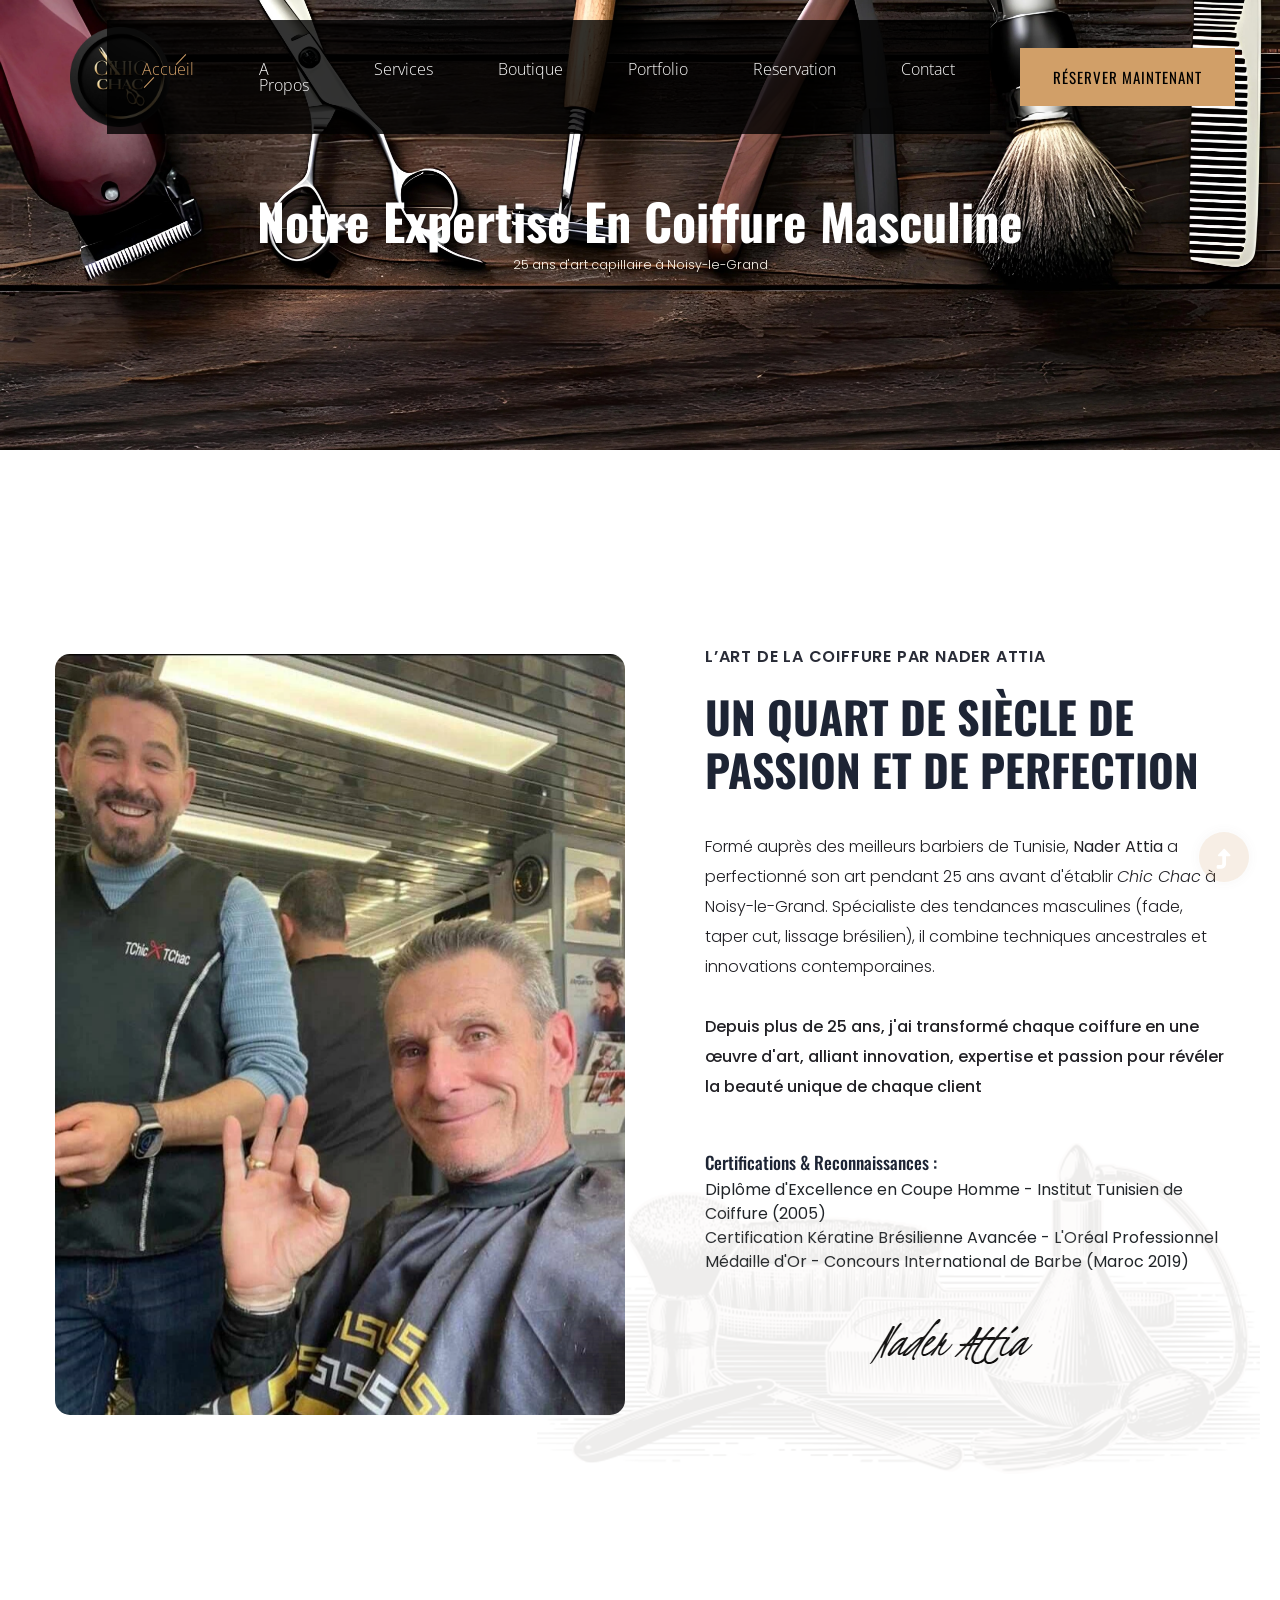
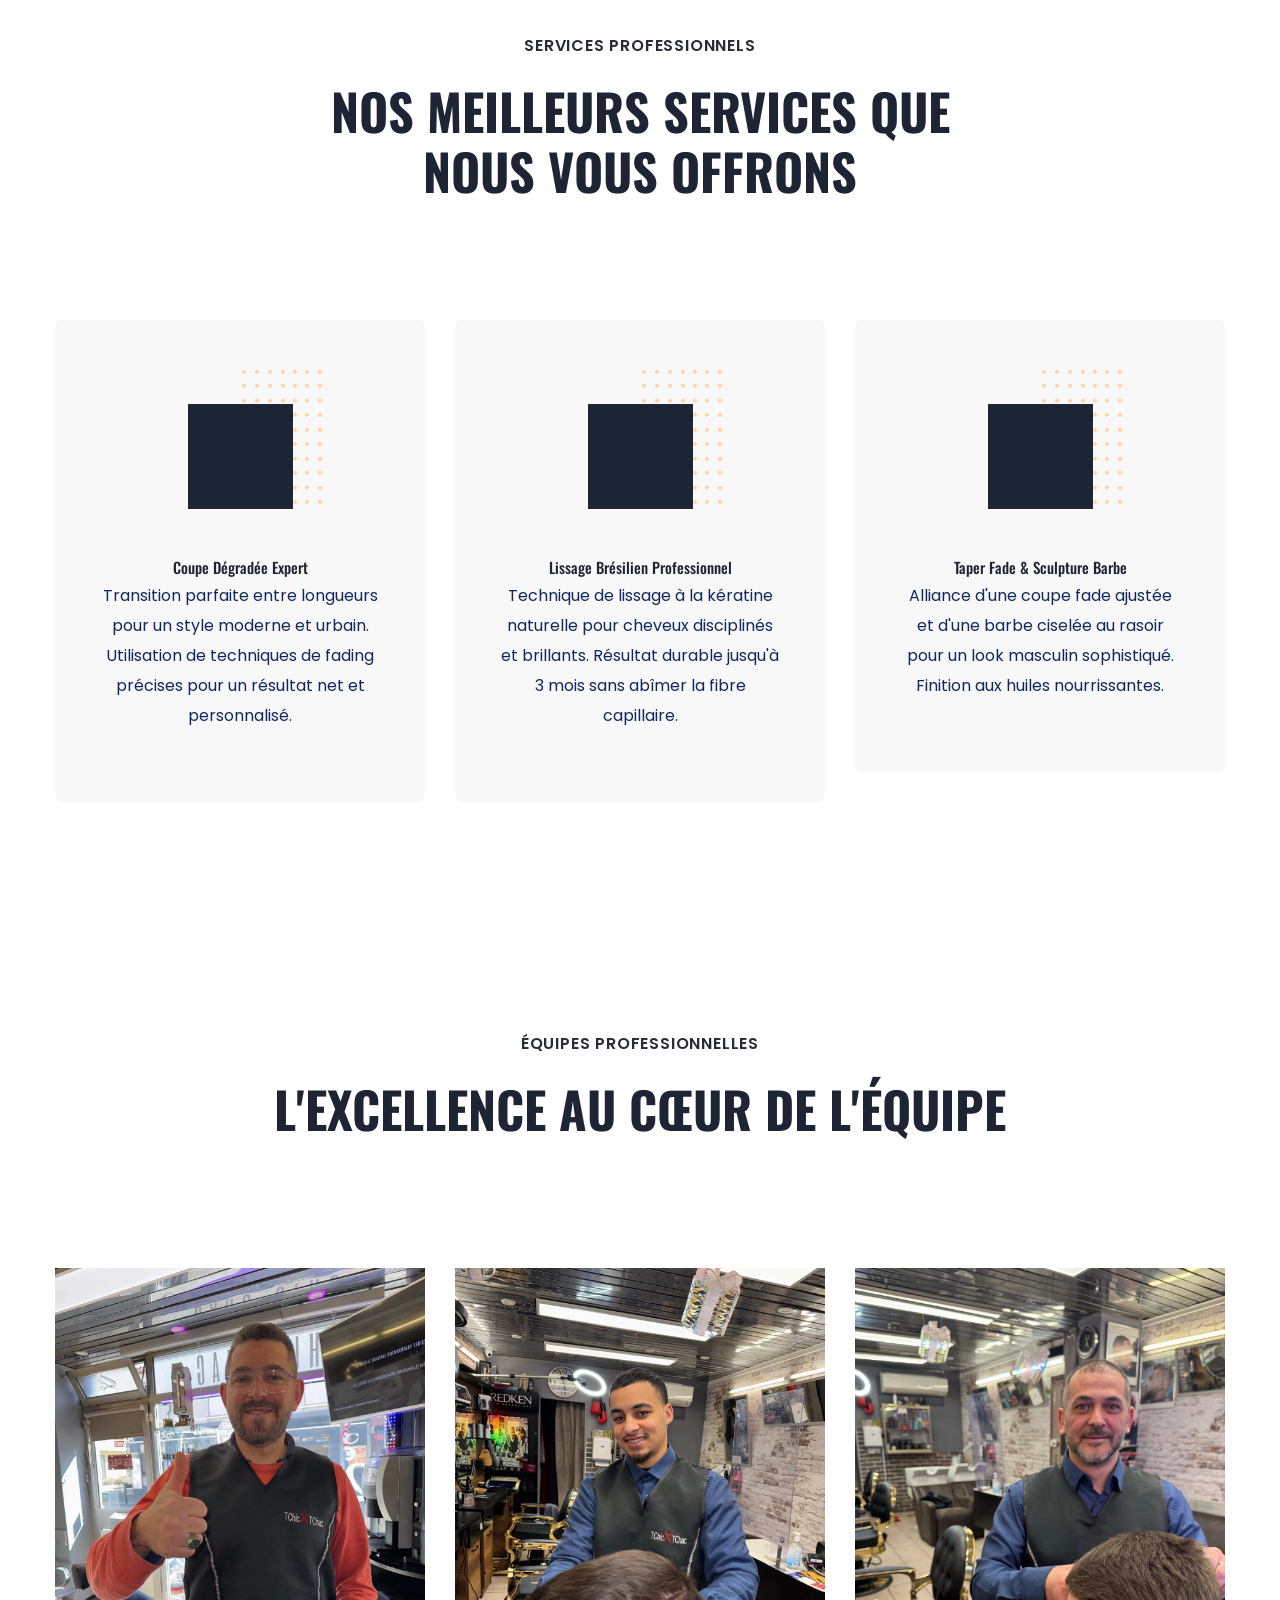
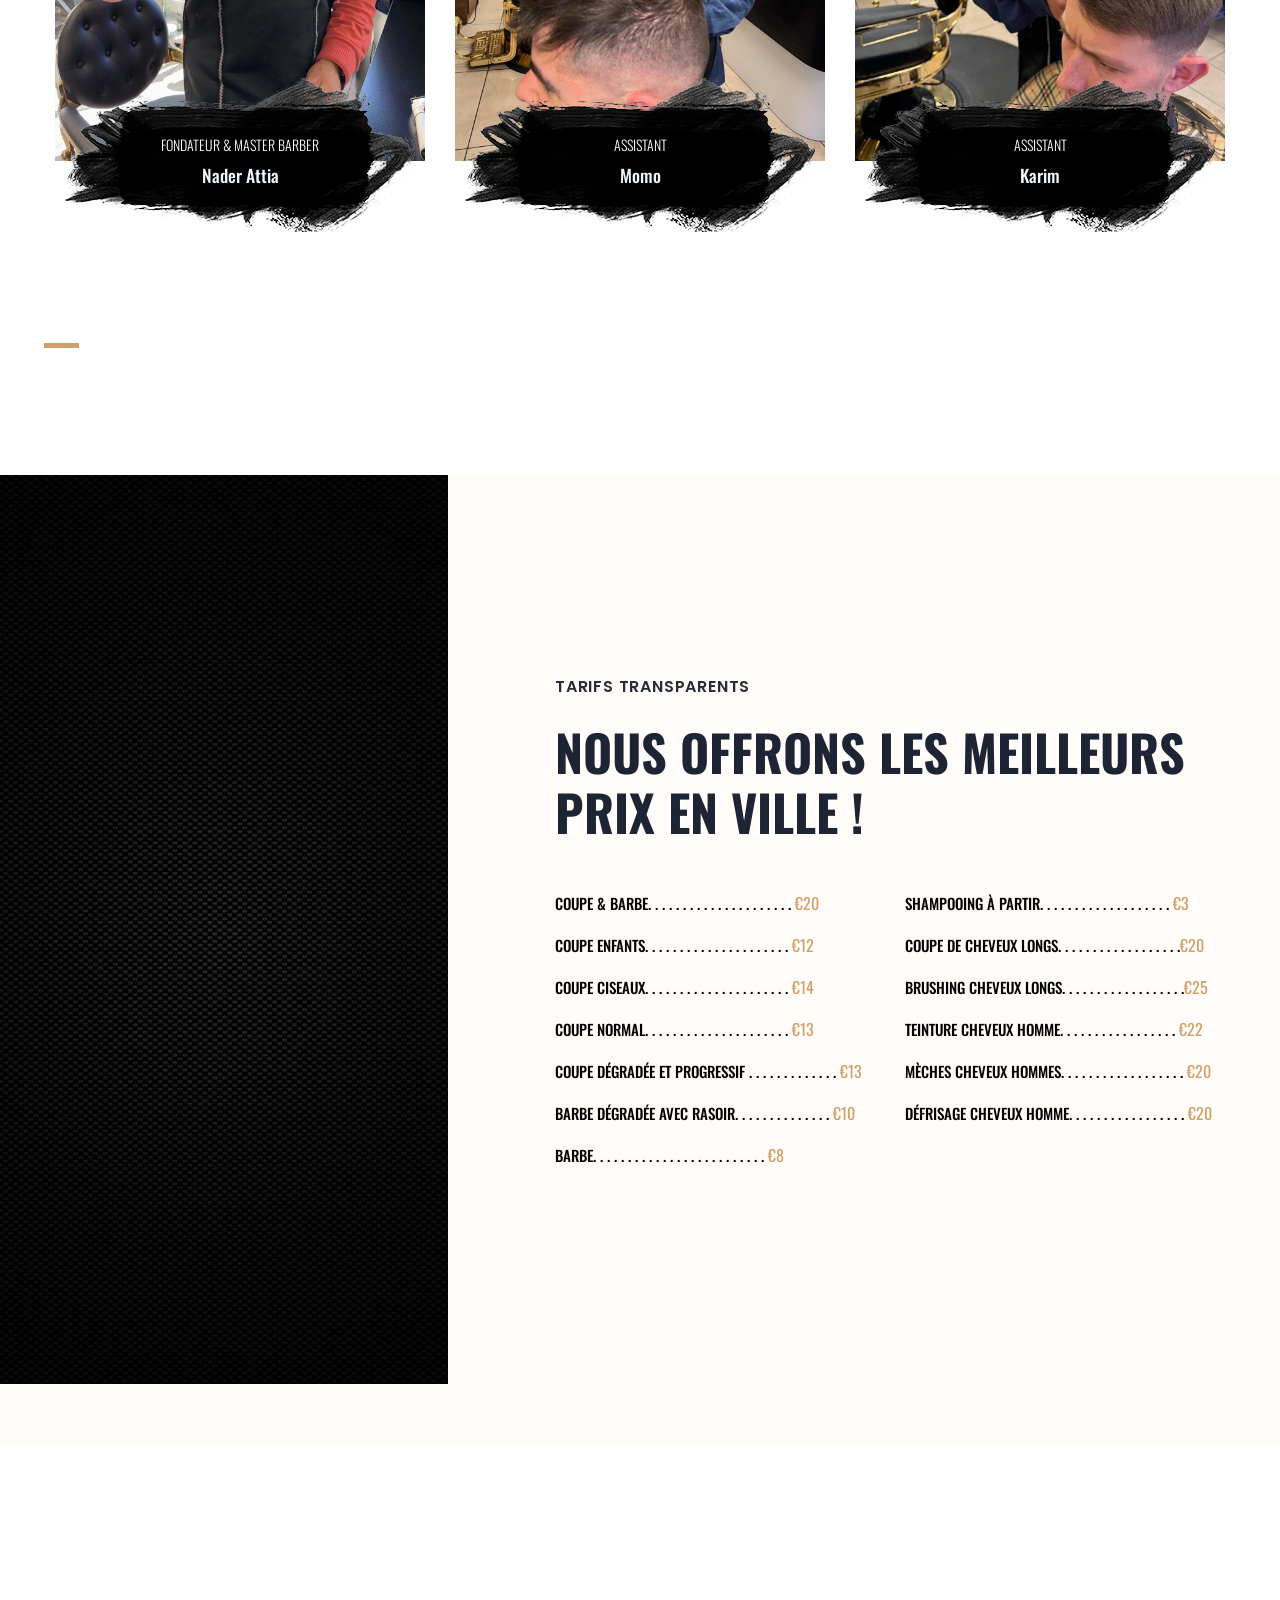
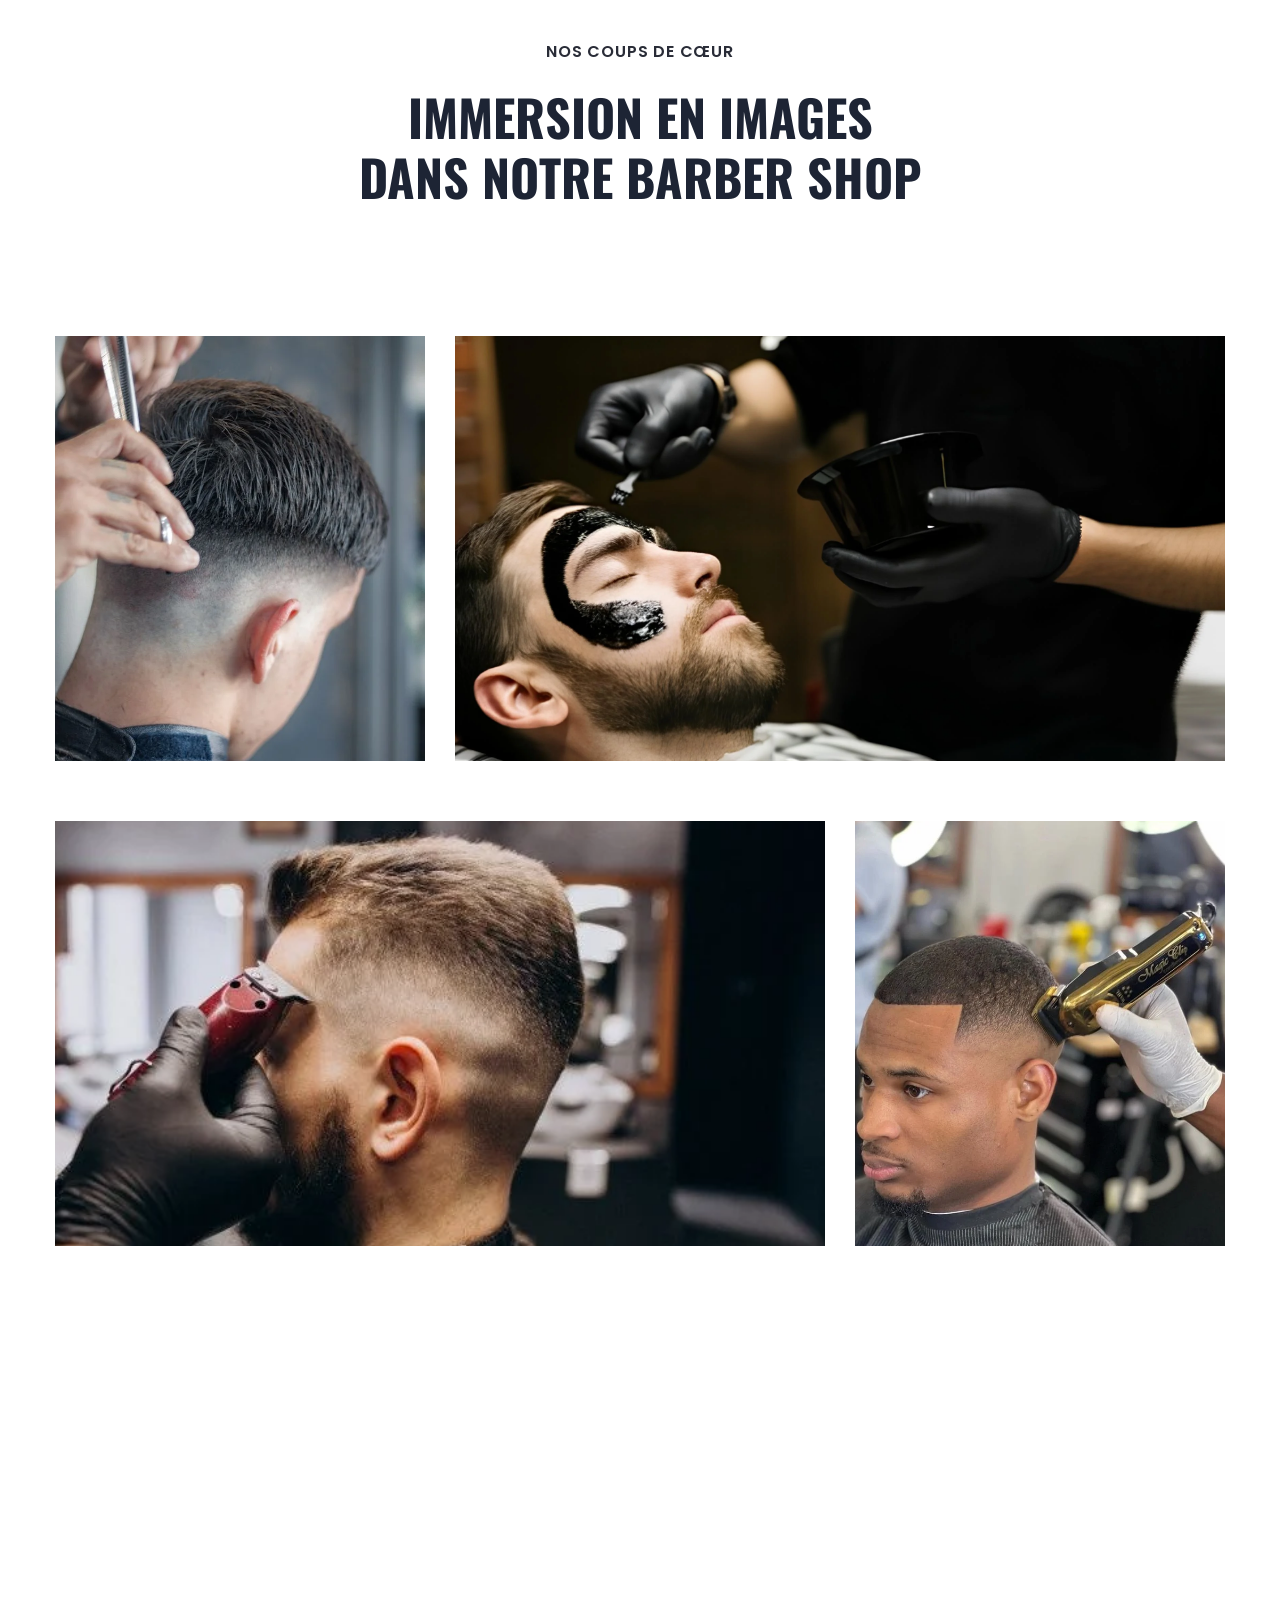
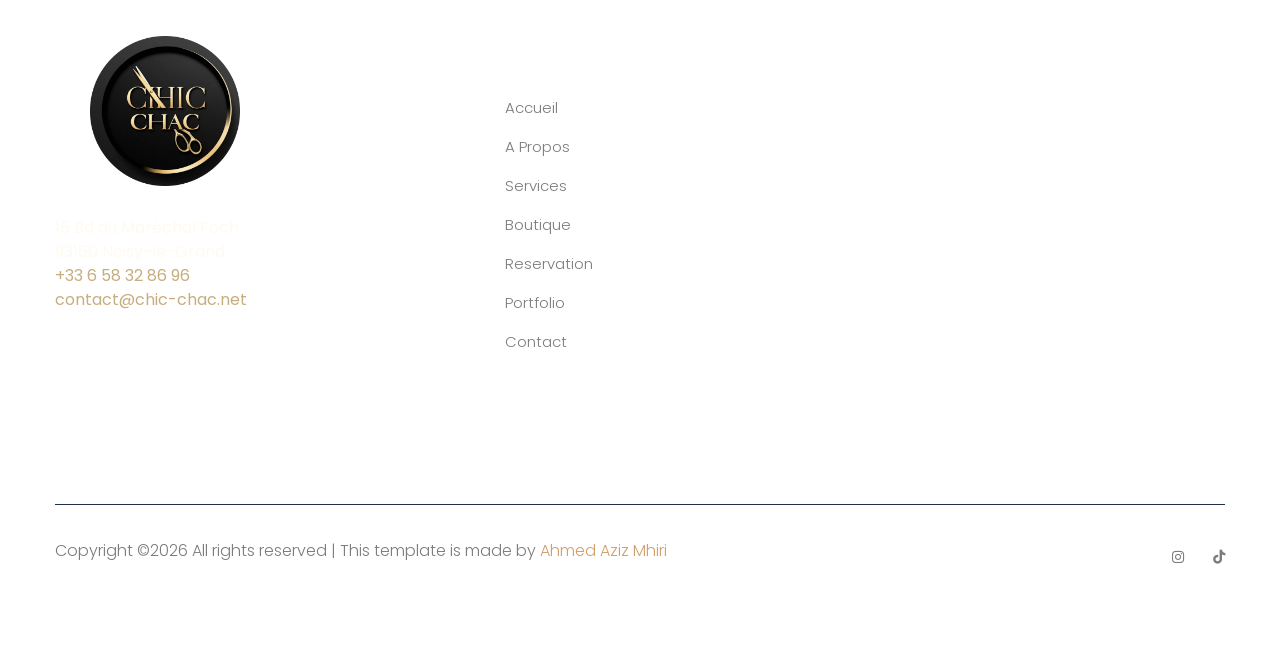
==== about.html @ d38f0640 "Chic Chac website - first commit" ====
<!doctype html>
<html class="no-js" lang="fr" dir="ltr">
<head>
    <script async src="https://www.googletagmanager.com/gtag/js?id=G-BL8CVHNL11"></script>
<script>
  window.dataLayer = window.dataLayer || [];
  function gtag(){dataLayer.push(arguments);}
  gtag('js', new Date());

  gtag('config', 'G-BL8CVHNL11');
</script>
<script>
    const CACHE_VERSION = 1.23; // Incrémentez ce numéro à CHAQUE modification
    document.write(`<link rel="stylesheet" href="assets/css/style.css?v=${CACHE_VERSION}">`);
  </script>
    <meta charset="utf-8">
    <meta http-equiv="x-ua-compatible" content="ie=edge">
    <title>À Propos | Chic Chac - Coiffeur Expert Homme à Noisy-le-Grand (93160)</title>
    <meta name="description" content="Découvrez Nader Attia, coiffeur expert homme à Noisy-le-Grand avec 25 ans d'expérience. Certifications professionnelles, tendances actuelles & savoir-faire artisanal.">
    <meta name="viewport" content="width=device-width, initial-scale=1">
    <meta name="geo.placename" content="Noisy-le-Grand">
    <meta name="geo.position" content="48.8478;2.5526">
    <meta name="ICBM" content="48.8478, 2.5526">
    <meta property="og:type" content="website">
    <meta property="og:title" content="Chic Chac - 25 ans d'expertise en coiffure masculine à Noisy-le-Grand">
    <meta property="og:image" content="https://www.chic-chac.net/assets/img/logo/logo-chicchac.webp">
    <link rel="manifest" href="site.webmanifest">
    <link rel="shortcut icon" type="image/x-icon" href="assets/img/logo/logo-chicchac.webp">

	<!-- CSS here -->
	<link rel="stylesheet" href="assets/css/bootstrap.min.css">
	<link rel="stylesheet" href="assets/css/owl.carousel.min.css">
	<link rel="stylesheet" href="assets/css/slicknav.css">
    <link rel="stylesheet" href="assets/css/flaticon.css">
    <link rel="stylesheet" href="assets/css/gijgo.css">
    <link rel="stylesheet" href="assets/css/animate.min.css">
    <link rel="stylesheet" href="assets/css/animated-headline.css">
	<link rel="stylesheet" href="assets/css/magnific-popup.css">
	<link rel="stylesheet" href="assets/css/fontawesome-all.min.css">
	<link rel="stylesheet" href="assets/css/themify-icons.css">
	<link rel="stylesheet" href="assets/css/slick.css">
	<link rel="stylesheet" href="assets/css/nice-select.css">
	<link rel="stylesheet" href="assets/css/style.css">
    <link rel='stylesheet' href='https://cdn-uicons.flaticon.com/2.6.0/uicons-thin-straight/css/uicons-thin-straight.css'>
    <link rel='stylesheet' href='https://cdn-uicons.flaticon.com/2.6.0/uicons-solid-straight/css/uicons-solid-straight.css'>
    <link rel='stylesheet' href='https://cdn-uicons.flaticon.com/2.6.0/uicons-regular-straight/css/uicons-regular-straight.css'>
    <link rel="stylesheet" href="https://cdnjs.cloudflare.com/ajax/libs/font-awesome/6.4.0/css/all.min.css">
</head>
<body>
    <!-- ? Preloader Start -->
    <div id="preloader-active">
        <div class="preloader d-flex align-items-center justify-content-center">
            <div class="preloader-inner position-relative">
                <div class="preloader-circle"></div>
                <div class="preloader-img pere-text">
                    <img src="assets/img/logo/logo-chicchac.webp" alt="Logo Chic Chac - Coiffeur homme Noisy-le-Grand">
                </div>
            </div>
        </div>
    </div>
    <a class="sr-only sr-only-focusable" href="#main-content">Aller au contenu principal</a>
    <!-- Preloader Start -->
    <header>
        <!--? Header Start -->
        <div class="header-area header-transparent pt-20">
            <div class="main-header header-sticky">
                <div class="container-fluid">
                    <div class="row align-items-center justify-content-between">
                        <!-- Logo -->
                        <div class="col-xl-2 col-lg-2 col-md-1">
                            <div class="logo">
                                <a href="index.html"><img src="assets/img/logo/logo-chicchac.webp" alt="Logo Chic Chac - Coiffeur homme Noisy-le-Grand"></a>
                            </div>
                        </div>
                        <div class="col-xl-10 col-lg-10 col-md-10">
                            <div class="menu-main d-flex align-items-center justify-content-end">
                                <!-- Main-menu -->
                                <div class="main-menu f-right d-none d-lg-block">
                                    <nav aria-label="Navigation principale">
                                        <ul id="navigation">
                                            <li class="active"><a href="index.html">Accueil</a></li>
                                            <li><a href="about.html">A Propos</a></li>
                                            <li><a href="services.html">Services</a></li>
                                            <li><a href="shop.html">Boutique</a></li>
                                            <li><a href="portfolio.html">Portfolio</a></li>
                                            <li><a href="reservation.html">Reservation</a></li>
                                            <li><a href="contact.html">Contact</a></li>
                                        </ul>
                                    </nav>
                                </div>
                                <div class="header-right-btn f-right d-none d-lg-block ml-30">
                                    <a href="reservation.html" class="btn header-btn">Réserver maintenant</a>
                                </div>
                            </div>
                        </div>   
                        <!-- Mobile Menu -->
                        <div class="col-12 d-block d-lg-none">
                            <button class="mobile-menu-toggle">
                              <i class="fas fa-bars"></i>
                            </button>
                          
                            <!-- Menu Latéral -->
                            <div class="mobile-sidebar">
                              <div class="mobile-menu-overlay"></div>
                              <nav class="mobile-nav">
                                <div class="mobile-nav-header">
                                  <button class="mobile-menu-close">&times;</button>
                                </div>
                                <ul>
                                  <li><a href="index.html">Accueil</a></li>
                                  <li><a href="about.html">À Propos</a></li>
                                  <li><a href="services.html">Services</a></li>
                                  <li><a href="shop.html">Boutique</a></li>
                                  <li><a href="portfolio.html">Portfolio</a></li>
                                  <li><a href="reservation.html">Réservation</a></li>
                                  <li><a href="contact.html">Contact</a></li>
                                </ul>
                              </nav>
                            </div>
                          </div>
                    </div>
                </div>
            </div>
        </div>
        <!-- Header End -->
    </header>
    <main id="main-content">
        
        <!--? Hero Start -->
        <div class="slider-area2">
            <div class="slider-height2 d-flex align-items-center">
                <div class="container">
                    <div class="row">
                        <div class="col-xl-12">
                            <div class="hero-cap hero-cap2 pt-70 text-center">
                                <h2>Notre Expertise en Coiffure Masculine</h2>
                                <p class="lead" style="color: floralwhite;">25 ans d'art capillaire à Noisy-le-Grand</p>
                            </div>
                        </div>
                    </div>
                </div>
            </div>
        </div>
        <!-- Hero End -->
        <!--? About Area Start -->
        <section class="about-area section-padding30 position-relative">
            <div class="container">
                <div class="row align-items-center">
                    <div class="col-lg-6 col-md-11">
                        <!-- about-img -->
                        <div class="about-img ">
                            <img src="assets/img/gallery/neder-et-client.webp" alt="Nader Attia en démonstration de coupe homme - Salon Chic Chac">
                        </div>
                    </div>
                    <div class="col-lg-6 col-md-12">
                        <div class="about-caption">
                            <!-- Section Tittle -->
                            <div class="section-tittle section-tittle3 mb-35">
                                <span>L’Art de la Coiffure par Nader Attia</span>
                                <h2>Un Quart de Siècle de Passion et de Perfection</h2>
                            </div>
                            <p class="mb-30 pera-bottom">Formé auprès des meilleurs barbiers de Tunisie, <strong>Nader Attia</strong> a perfectionné son art pendant 25 ans avant d'établir <em>Chic Chac</em> à Noisy-le-Grand. Spécialiste des tendances masculines (fade, taper cut, lissage brésilien), il combine techniques ancestrales et innovations contemporaines.</p>
                            <p class="pera-top mb-50">Depuis plus de 25 ans, j'ai transformé chaque coiffure en une œuvre d'art, alliant innovation, expertise et passion pour révéler la beauté unique de chaque client</p>
                            <div class="certifications mt-4">
                                <h3>Certifications &amp; Reconnaissances :</h3>
                                <ul>
                                    <li>Diplôme d'Excellence en Coupe Homme - Institut Tunisien de Coiffure (2005)</li>
                                    <li>Certification Kératine Brésilienne Avancée - L'Oréal Professionnel</li>
                                    <li>Médaille d'Or - Concours International de Barbe (Maroc 2019)</li>
                            <img src="assets/img/gallery/signature.png" alt="Signature Nader Attia Chic Chac - Coiffeur homme Noisy-le-Grand">
                        </div>
                    </div>
                </div>
            </div>
            <!-- About Shape -->
            <div class="about-shape">
                <img src="assets/img/gallery/about-shape.png" alt="Chic Chac - Coiffeur homme Noisy-le-Grand">
            </div>
        </section>
        <!-- About-2 Area End -->
        <!--? Services Area Start -->
        <section class="service-area pb-170">
            <div class="container">
                <!-- Section Tittle -->
                <div class="row d-flex justify-content-center">
                    <div class="col-xl-7 col-lg-8 col-md-11 col-sm-11">
                        <div class="section-tittle text-center mb-90">
                            <span>Services Professionnels</span>
                            <h2>Nos Meilleurs Services Que Nous Vous Offrons</h2>
                        </div>
                    </div>
                </div>
                <!-- Section caption -->
                <div class="row">
                    <div class="col-xl-4 col-lg-4 col-md-6" itemscope itemtype="https://schema.org/Service">
                        <div class="services-caption text-center mb-30">
                            <div class="service-icon">
                                <i class="fi fi-ts-barber-shop"></i>
                            </div>
                            <div class="service-cap">
                                <h4 itemprop="name">Coupe Dégradée Expert</h4>
                                <p itemprop="description">Transition parfaite entre longueurs pour un style moderne et urbain. Utilisation de techniques de fading précises pour un résultat net et personnalisé.</p>
                                <meta itemprop="price" content="20 EUR">
                                <meta itemprop="serviceType" content="Coupe homme">
                            </div>
                        </div>
                    </div>
                    <div class="col-xl-4 col-lg-4 col-md-6" itemscope itemtype="https://schema.org/Service">
                        <div class="services-caption active text-center mb-30">
                            <div class="service-icon">
                                <i class="fi fi-ss-soap"></i>
                            </div>
                            <div class="service-cap">
                                <h4 itemprop="name">Lissage Brésilien Professionnel</h4>
                                <p itemprop="description">Technique de lissage à la kératine naturelle pour cheveux disciplinés et brillants. Résultat durable jusqu'à 3 mois sans abîmer la fibre capillaire.</p>
                                <meta itemprop="price" content="25 EUR">
                                <meta itemprop="serviceType" content="Soin capillaire">
                            </div>
                        </div>
                    </div>
                    <div class="col-xl-4 col-lg-4 col-md-6" itemscope itemtype="https://schema.org/Service">
                        <div class="services-caption text-center mb-30">
                            <div class="service-icon">
                                <i class="fi fi-rs-hair-clipper"></i>
                            </div>
                            <div class="service-cap">
                                <h4 itemprop="name">Taper Fade & Sculpture Barbe</h4>
                                <p itemprop="description">Alliance d'une coupe fade ajustée et d'une barbe ciselée au rasoir pour un look masculin sophistiqué. Finition aux huiles nourrissantes.</p>
                                <meta itemprop="price" content="30 EUR">
                                <meta itemprop="serviceType" content="Coupe barbe">
                            </div>
                        </div>
                    </div>
                    

                    <!-- Ajouter les autres services avec la même structure -->
                </div>
                    
                </div>
            </div>
        </section>
        <!-- Services Area End -->
        <!--? Team Start -->
        <div class="team-area pb-180">
            <div class="container">
                <!-- Section Tittle -->
                <div class="row justify-content-center">
                    <div class="col-xl-8 col-lg-8 col-md-11 col-sm-11">
                        <div class="section-tittle text-center mb-100">
                            <span>Équipes Professionnelles</span>
                            <h2>L'excellence au cœur de l'équipe</h2>
                        </div>
                    </div>
                </div>
                <div class="row team-active dot-style">
                    <!-- single Tem -->
                    <div class="col-xl-4 col-lg-4 col-md-6 col-sm-"itemscope itemtype="https://schema.org/Person">
                        <div class="single-team mb-80 text-center">
                            <div class="team-img">
                                <img src="assets/img/Equipe/Nader-Master-Barber.webp" alt="Nader Attia - Fondateur & Master Barber" itemprop="image">
                            </div>
                            <div class="team-caption">
                                <span itemprop="jobTitle">Fondateur & Master Barber</span>
                                <h3 itemprop="name" style="color: aliceblue;">Nader Attia</h3>
                                <meta itemprop="affiliation" content="Chic Chac">
                                <meta itemprop="email" content="contact@chic-chac.net">
                            </div>
                        </div>
                    </div>
                    <div class="col-xl-4 col-lg-4 col-md-6 col-sm-" itemscope itemtype="https://schema.org/Person">
                        <div class="single-team mb-80 text-center">
                            <div class="team-img">
                                <img src="assets/img/Equipe/Momo-Assistant.webp" alt="Momo - Assistant" itemprop="image" >
                            </div>
                            <div class="team-caption">
                                <span itemprop="jobTitle">Assistant</span>
                                <h3 itemprop="name" style="color: aliceblue;">Momo</h3>
                                <meta itemprop="affiliation" content="Chic Chac">
                                <meta itemprop="email" content="contact@chic-chac.net">
                            </div>
                        </div>
                    </div>
                    <div class="col-xl-4 col-lg-4 col-md-6 col-sm-" itemscope itemtype="https://schema.org/Person">
                        <div class="single-team mb-80 text-center">
                            <div class="team-img">
                                <img src="assets/img/Equipe/karim-Assistant.webp" alt="Karim - Assistant " itemprop="image">
                            </div>
                            <div class="team-caption">
                                <span itemprop="jobTitle">Assistant</span>
                                <h3 itemprop="name" style="color: aliceblue;">Karim</h3>
                                <meta itemprop="affiliation" content="Chic Chac">
                                <meta itemprop="email" content="contact@chic-chac.net">
                            </div>
                        </div>
                    </div>
                </div>
            </div>
        </div>
        <!-- Team End -->
        <!-- Best Pricing Area Start -->
        <div class="best-pricing section-padding2 position-relative">
            <div class="container">
                <div class="row justify-content-end">
                    <div class="col-xl-7 col-lg-7">
                        <div class="section-tittle mb-50">
                            <span>Tarifs Transparents</span>
                            <h2>Nous offrons les meilleurs prix en ville !</h2>
                        </div>
                        <!-- Pricing  -->
                        <div class="row">
                            <div class="col-lg-6 col-md-6 col-sm-6">
                                <div class="pricing-list">
                                    <ul>
                                        <li>Coupe & Barbe. . . . . . . . . . . . . . . . . . . . . <span>€20</span></li>
                                        <li>Coupe enfants. . . . . . . . . . . . . . . . . . . . . <span>€12</span></li>
                                        <li>Coupe ciseaux. . . . . . . . . . . . . . . . . . . . . <span>€14</span></li>
                                        <li>Coupe normal. . . . . . . . . . . . . . . . . . . . .  <span>€13</span></li>
                                        <li>Coupe dégradée et progressif . . . . . . . . . . . . . <span>€13</span></li>
                                        <li>Barbe dégradée avec rasoir. . . . . . . . . . . . .  . <span>€10</span></li>
                                        <li>Barbe. . . . . . . . . . . . . . . . . . . . . . . . . <span>€8</span></li>
                                    </ul>
                                </div>
                            </div>
                            <div class="col-lg-6 col-md-6 col-sm-6">
                                <div class="pricing-list">
                                    <ul>
                                        <li>Shampooing à partir. . . . . . . . . . . . . . . . . . . <span>€3</span></li>
                                        <li>Coupe de cheveux longs. . . . . . . . . . . . . . . . . .<span>€20</span></li>
                                        <li>Brushing cheveux longs. . . . . . . . . . . . . . . . . .<span>€25</span></li>
                                        <li>Teinture cheveux homme. . . . . . . . . . . . . . . . .  <span>€22</span></li>
                                        <li>Mèches cheveux hommes. . . . . . . . . . . . . . . . . . <span>€20</span></li>
                                        <li>Défrisage cheveux homme. . . . . . . . . . . . . . . . . <span>€20</span></li>
                                    </ul>
                                </div>
                            </div>
                        </div>
                    </div>
                </div>
            </div>
            <!-- pricing img -->
            <div class="pricing-img">
                <img class="pricing-img1" src="assets/img/gallery/bg.jpg" alt="Prix Chic Chac - Coiffeur homme Noisy-le-Grand">
              <!--   <img class="pricing-img2" src="assets/img/gallery/salon.png" alt="Prix Chic Chac - Coiffeur homme Noisy-le-Grand"> -->
            </div>
        </div>
        <!-- Best Pricing Area End -->
        <!--? Gallery Area Start -->
        <div class="gallery-area section-padding30">
            <div class="container">
                <!-- Section Tittle -->
                <div class="row justify-content-center">
                    <div class="col-xl-6 col-lg-7 col-md-9 col-sm-10">
                        <div class="section-tittle text-center mb-100">
                            <span>Nos coups de cœur</span>
                            <h2>Immersion en images dans notre barber shop</h2>
                        </div>
                    </div>
                </div>
                <div class="row">
                    <div class="col-lg-4 col-md-6 col-sm-6">
                        <div class="box snake mb-30">
                            <div class="gallery-img " style="background-image: url(assets/img/Coupe/Degrade-Progressif.webp);"></div>
                            <div class="overlay"></div>
                        </div>
                    </div>
                    <div class="col-lg-8 col-md-6 col-sm-6">
                        <div class="box snake mb-30">
                            <div class="gallery-img " style="background-image: url(assets/img/Coupe/Soin-De-Visage.webp);"></div>
                            <div class="overlay"></div>
                        </div>
                    </div>
                    <div class="col-lg-8 col-md-6 col-sm-6">
                        <div class="box snake mb-30">
                            <div class="gallery-img " style="background-image: url(assets/img/Coupe/Coupe-Barbe-Degrade.webp);"></div>
                            <div class="overlay"></div>
                        </div>
                    </div>
                    <div class="col-lg-4 col-md-6 col-sm-6">
                        <div class="box snake mb-30">
                            <div class="gallery-img " style="background-image: url(assets/img/Coupe/Buzz-Cut.webp);"></div>
                            <div class="overlay"></div>
                        </div>
                    </div>
                </div>
            </div>
        </div>
        <!-- Gallery Area End -->


    </main>
    <footer>
        <!--? Footer Start-->
        <div class="footer-area section-bg" data-background="assets/img/gallery/footer_bg.png">
            <div class="container">
                <div class="footer-top footer-padding">
                    <div class="row d-flex justify-content-between">
                        <div class="col-xl-3 col-lg-4 col-md-5 col-sm-8">
                            <div class="single-footer-caption mb-50">
                                <!-- logo -->
                                <div class="footer-logo">
                                    <a href="index.html"><img src="assets/img/logo/logo-chicchac.webp" alt="Chic Chac - Coiffeur homme 93160 Noisy-le-Grand"></a>
                                </div>
                                <address class="footer-number" itemprop="address" itemscope itemtype="http://schema.org/PostalAddress"> <!-- SEO: Microdata -->
                                    <span itemprop="streetAddress" style="color: floralwhite;" >15 Bd du Maréchal Foch</span><br>
                                    <span itemprop="postalCode" style="color: floralwhite;">93160</span> 
                                    <span itemprop="addressLocality" style="color: floralwhite;">Noisy-le-Grand</span><br>
                                    <a href="tel:+336583286296" itemprop="telephone" style="color:#c8ad7f;">+33 6 58 32 86 96</a><br> <!-- SEO: Tel cliquable -->
                                    <a href="mailto:contact@chic-chac.net" itemprop="email" style="color:#c8ad7f;">contact@chic-chac.net</a>
                                </address>
                            </div>
                        </div>
                        <div class="col-xl-2 col-lg-2 col-md-3 col-sm-5">
                            <div class="single-footer-caption mb-50">
                                <div class="footer-tittle">
                                    <h4>Liens</h4>
                                    <ul>
                                        <li><a href="index.html">Accueil</a></li>
                                        <li><a href="about.html">A propos</a></li>
                                        <li><a href="services.html">Services</a></li>
                                        <li><a href="shop.html">Boutique</a></li>
                                        <li><a href="reservation.html">Reservation</a></li>
                                        <li><a href="portfolio.html">Portfolio</a></li>
                                        <li><a href="contact.html">Contact</a></li>
                                    </ul>
                                </div>
                            </div>
                        </div>
                       
                        <div class="col-xl-4 col-lg-4 col-md-6 col-sm-8">
                            <div class="single-footer-caption mb-50">
                                <div class="footer-tittle">
                                    <h4>Confidentialité</h4>
                                    <p class="privacy-text">
                                        Nous respectons votre vie privée. Aucune donnée personnelle n'est collectée ou utilisée, 
                                        à l'exception de votre numéro de téléphone qui est exclusivement utilisé pour vous prévenir 
                                        en cas de modification de votre rendez-vous.
                                    </p>
                                    <a href="javascript:void(0)" class="footer-link" onclick="openPrivacyModal()">Politique de confidentialité</a>
                                </div>
                            </div>
                        </div>
                    </div>
                </div>
                <div class="footer-bottom">
                    <div class="row d-flex justify-content-between align-items-center">
                        <div class="col-xl-9 col-lg-8">
                            <div class="footer-copy-right">
                                <p><!-- Link back to Colorlib can't be removed. Template is licensed under CC BY 3.0. -->
  Copyright &copy;<script>document.write(new Date().getFullYear());</script> All rights reserved | This template is made  by <a href="https://github.com/azizmhiri" target="_blank">Ahmed Aziz Mhiri</a>
  <!-- Link back to Colorlib can't be removed. Template is licensed under CC BY 3.0. --></p>
                            </div>
                        </div>
                        <div class="col-xl-3 col-lg-4">
                            <!-- Footer Social -->
                            <div class="footer-social f-right">
                                <a href="https://www.instagram.com/chicchac.barber/" aria-label="Instagram Chic Chac" rel="nofollow"><i class="fab fa-instagram"></i></a>
                                <a href="https://www.tiktok.com/@chicchacparis" aria-label="TikTok Chic Chac" rel="nofollow"><i class="fab fa-tiktok"></i></a>
                            </div>
                        </div>
                    </div>
                </div>
            </div>
        </div>
        <!-- Footer End-->
    </footer>
        
    <!-- Scroll Up -->
    <div id="back-top" >
        <a title="Go to Top" href="#"> <i class="fas fa-level-up-alt"></i></a>
    </div>

    <!-- JS here -->

    <script src="./assets/js/vendor/modernizr-3.5.0.min.js"></script>
    <!-- Jquery, Popper, Bootstrap -->
    <script src="./assets/js/vendor/jquery-1.12.4.min.js"></script>
    <script src="./assets/js/popper.min.js"></script>
    <script src="./assets/js/bootstrap.min.js"></script>
    <!-- Jquery Mobile Menu -->
    <script src="./assets/js/jquery.slicknav.min.js"></script>

    <!-- Jquery Slick , Owl-Carousel Plugins -->
    <script src="./assets/js/owl.carousel.min.js"></script>
    <script src="./assets/js/slick.min.js"></script>
    <!-- One Page, Animated-HeadLin -->
    <script src="./assets/js/wow.min.js"></script>
    <script src="./assets/js/animated.headline.js"></script>
    <script src="./assets/js/jquery.magnific-popup.js"></script>

    <!-- Date Picker -->
    <script src="./assets/js/gijgo.min.js"></script>
    <!-- Nice-select, sticky -->
    <script src="./assets/js/jquery.nice-select.min.js"></script>
    <script src="./assets/js/jquery.sticky.js"></script>
    
    <!-- counter , waypoint,Hover Direction -->
    <script src="./assets/js/jquery.counterup.min.js"></script>
    <script src="./assets/js/waypoints.min.js"></script>
    <script src="./assets/js/jquery.countdown.min.js"></script>
    <script src="./assets/js/hover-direction-snake.min.js"></script>

    <!-- contact js -->
    <script src="./assets/js/contact.js"></script>
    <script src="./assets/js/jquery.form.js"></script>
    <script src="./assets/js/jquery.validate.min.js"></script>
    <script src="./assets/js/mail-script.js"></script>
    <script src="./assets/js/jquery.ajaxchimp.min.js"></script>
    
    <!-- Jquery Plugins, main Jquery -->	
    <script src="./assets/js/plugins.js"></script>
    <script src="./assets/js/main.js"></script>

    <script>
        window.__ow = window.__ow || {};
        window.__ow.organizationId = "2f47ddd8-2a41-41f1-8153-087cf910a4b9";
        window.__ow.integration_name = "manual_settings";
        window.__ow.product_name = "openwidget";   
        ;(function(n,t,c){function i(n){return e._h?e._h.apply(null,n):e._q.push(n)}var e={_q:[],_h:null,_v:"2.0",on:function(){i(["on",c.call(arguments)])},once:function(){i(["once",c.call(arguments)])},off:function(){i(["off",c.call(arguments)])},get:function(){if(!e._h)throw new Error("[OpenWidget] You can't use getters before load.");return i(["get",c.call(arguments)])},call:function(){i(["call",c.call(arguments)])},init:function(){var n=t.createElement("script");n.async=!0,n.type="text/javascript",n.src="https://cdn.openwidget.com/openwidget.js",t.head.appendChild(n)}};!n.__ow.asyncInit&&e.init(),n.OpenWidget=n.OpenWidget||e}(window,document,[].slice))
      </script>
      <noscript>You need to <a href="https://www.openwidget.com/enable-javascript" rel="noopener nofollow">enable JavaScript</a> to use the communication tool powered by <a href="https://www.openwidget.com/" rel="noopener nofollow" target="_blank">OpenWidget</a></noscript>
      <div id="privacyModal" class="privacy-modal">
        <div class="modal-content">
            <span class="close-modal">&times;</span>
            <h2>Politique de confidentialité complète</h2>
            <div class="policy-text">
                <h3>1. Collecte des données</h3>
                <p>Seul votre numéro de téléphone est collecté lors de la prise de rendez-vous.</p>
    
                <h3>2. Utilisation</h3>
                <p>Utilisé exclusivement pour :</p>
                <ul>
                    <li>Confirmation des rendez-vous</li>
                    <li>Alerte en cas de modification</li>
                </ul>
    
                <h3>3. Conservation</h3>
                <p>Vos données sont supprimées :</p>
                <ul>
                    <li>6 mois après votre dernier rendez-vous</li>
                    <li>Sur simple demande à <a href="mailto:contact@chic-chac.net">contact@chic-chac.net</a></li>
                </ul>
    
                <h3>4. Sécurité</h3>
                <p>Vos informations sont stockées dans un système sécurisé et ne sont jamais partagées avec des tiers.</p>
            </div>
        </div>
    </div>
    
    <style>
    .privacy-modal {
        display: none;
        position: fixed;
        top: 0;
        left: 0;
        width: 100%;
        height: 100%;
        background: rgba(0,0,0,0.8);
        z-index: 10000;
    }
    
    .modal-content {
        background: #1a1a1a;
        margin: 5% auto;
        padding: 30px;
        width: 80%;
        max-width: 700px;
        border-radius: 10px;
        position: relative;
        color: #fff; /* Texte principal en blanc */
    }
    
    .close-modal {
        color: #fff;
        position: absolute;
        top: 15px;
        right: 25px;
        font-size: 28px;
        cursor: pointer;
    }
    
    .policy-text {
        max-height: 70vh;
        overflow-y: auto;
        padding-right: 15px;
    }
    
    .policy-text h3 {
        color: #fff;
        margin-top: 25px;
    }
    .modal-content * {
        color: #fff !important;
    }
    .modal-content a {
        color: #fff !important;
        text-decoration: underline;
    }
    .modal-content a:hover {
        color: #e6e6e6 !important; /* Léger changement au survol */
    }
    .close-modal {
        color: #fff !important;
    }
    </style>
    
    <script>
    // Fonction pour ouvrir la modal
    function openPrivacyModal() {
        document.getElementById('privacyModal').style.display = 'block';
    }
    
    // Fermer en cliquant sur ×
    document.querySelector('.close-modal').onclick = function() {
        document.getElementById('privacyModal').style.display = 'none';
    }
    
    // Fermer en cliquant en dehors
    window.onclick = function(event) {
        if (event.target == document.getElementById('privacyModal')) {
            document.getElementById('privacyModal').style.display = 'none';
        }
    }
    </script> 
    </body>
</html>
---- assets/css/style.css ----
@import url(https://fonts.googleapis.com/css2?family=Open+Sans:wght@400;600;700&family=Oswald:wght@300;400;500;600;700&family=Poppins:wght@300;400;500;600&display=swap);.boxed-btn,.btn,body,p{font-weight:400}.single-post-area .blog-author h4,body,p{font-size:16px}.boxed-btn,.uppercase{text-transform:uppercase}hr,ul{padding:0}.categories_post img,.img,img{max-width:100%}.boxed-btn{background:#fff;color:#d19f68!important;display:inline-block;padding:18px 44px;font-family:Oswald,sans-serif;font-size:14px;border:1px solid #d19f68;letter-spacing:3px;text-align:center;cursor:pointer}.boxed-btn:hover{background:#d19f68;color:#fff!important;border:1px solid #d19f68}.boxed-btn:focus,.genric-btn:focus,.single-input:focus,.single-textarea:focus,.slick-initialized .slick-slide,a,button,button:focus,input:focus,textarea,textarea:focus{outline:0}.boxed-btn.large-width{width:220px}[data-overlay]{position:relative;background-size:cover;background-repeat:no-repeat;background-position:center center}[data-overlay]::before{position:absolute;left:0;top:0;right:0;bottom:0;content:""}.about-img,.blog_item_img,.border-btn,.box,.btn,.btn-primary,.causes_item .causes_img,.footer-area .footer-top .single-footer-caption .footer-form form,.form-group,.full_image.single-blog,.gallery-area .box,.input-group-icon,.modal-title,.team-area .single-team,.theme-overlay,label{position:relative}[data-opacity="1"]::before{opacity:.1}[data-opacity="2"]::before{opacity:.2}[data-opacity="3"]::before{opacity:.3}[data-opacity="4"]::before{opacity:.4}.single-post-area .navigation-area .nav-left:hover .thumb img,.single-post-area .navigation-area .nav-right:hover .thumb img,[data-opacity="5"]::before{opacity:.5}[data-opacity="6"]::before{opacity:.6}[data-opacity="7"]::before{opacity:.7}[data-opacity="8"]::before{opacity:.8}.logo a:hover img,[data-opacity="9"]::before{opacity:.9}body{font-family:Poppins,sans-serif;font-style:normal}.btn,h1,h2,h3,h4,h5,h6{font-family:Oswald,sans-serif}h1,h2,h3,h4,h5,h6{color:#1d2434;margin-top:0;font-style:normal;font-weight:500;text-transform:normal}.popup_box .nice-select,.slider-area .hero__caption p,p{font-family:Poppins,sans-serif}p{color:#10285d;line-height:30px;margin-bottom:15px}#scrollUp:hover,.blog_right_sidebar .popular_post_widget .post_item .media-body a:hover,.blog_right_sidebar .search_widget .input-group button i,.footer-area .footer-bottom .footer-copy-right p a:hover,.footer-area .footer-social a:hover,.footer-area .footer-top .single-footer-caption .footer-number h4 span,.full_image.single-blog .date,.main-menu nav ul li a:hover,.section-tittle2 h2,.white-color,a,a:hover,button{color:#fff}.bg-img-1{background-image:url(../img/slider/slider-img-1.jpg)}.bg-img-2{background-image:url(../img/background-img/bg-img-2.jpg)}.cta-bg-1{background-image:url(../img/background-img/bg-img-3.jpg)}.button,.img,.single-post-area .navigation-area .nav-left .thumb img,.single-post-area .navigation-area .nav-right .thumb img,a{-webkit-transition:.3s;-moz-transition:.3s;-o-transition:.3s;transition:.3s}.f-left{float:left}.f-right{float:right}.fix,.pricing-area,.single-blog,.single-recent-blog-post .thumb,.slider-area .hero__caption,.team-area .single-team .team-img{overflow:hidden}.clear{clear:both}.button:focus,a:focus{text-decoration:none;outline:0}.genric-btn.link,.genric-btn.link-border{text-decoration:underline}.footer -menu li a:hover,.portfolio-cat a:hover,a:focus,a:hover{text-decoration:none}input:focus::-moz-placeholder{opacity:0;-webkit-transition:.4s;-o-transition:.4s;transition:.4s}.header-area .main-header .main-menu ul li.active>a::after,.header-area .main-header .main-menu ul li.active>a::before,.header-area .main-header .main-menu ul li:hover>a::after,.header-area .main-header .main-menu ul li:hover>a::before,.owl-carousel .owl-nav div,.owl-carousel:hover .owl-nav div,.team-area .single-team:hover .team-caption::before{opacity:1;visibility:visible}.border-btn,.btn{letter-spacing:1px;transition:color .4s linear;display:inline-block;-moz-user-select:none;overflow:hidden;cursor:pointer}.capitalize{text-transform:capitalize}h1 a,h2 a,h3 a,h4 a,h5 a,h6 a{color:inherit}.single-post-area .navigation-top .social-icons li:last-child,.slicknav_btn,ul{margin:0}li{list-style:none}hr{border-bottom:1px solid #eceff8;border-top:0;margin:30px 0}.overlay2::before,.theme-overlay::before{position:absolute;content:"";top:0;left:0;height:100%;width:100%}.theme-overlay::before{background:#1696e7;opacity:.6}.overlay2::before{background-color:#2e2200;z-index:-1;opacity:.5}.border-btn::before,.btn::before{position:absolute;width:101%;height:101%;transition:transform .5s cubic-bezier(.5,1.6,.4,.7);left:0;content:""}.overlay2{position:relative;z-index:0}.section-padding{padding-top:120px;padding-bottom:120px}.separator{border-top:1px solid #f2f2f2}@media (max-width:767px){.mb-90,.single-post-area .navigation-area .nav-left{margin-bottom:30px}}@media (min-width:768px) and (max-width:991px){.mb-90{margin-bottom:45px}}.owl-carousel .owl-nav div{background:rgba(255,255,255,.8);height:40px;left:20px;line-height:40px;font-size:22px;color:#646464;position:absolute;text-align:center;top:50%;transform:translateY(-50%);transition:.3s;width:40px}.owl-carousel .owl-nav div.owl-next{left:auto;right:-30px}.owl-carousel .owl-nav div.owl-next i{position:relative;right:0;top:1px}.owl-carousel .owl-nav div.owl-prev i{position:relative;right:1px;top:0}.owl-carousel:hover .owl-nav div:hover{color:#fff;background:#ff3500}.btn{background:#d19f68;text-transform:uppercase;padding:27px 44px;color:#000;font-size:15px;border-radius:0;line-height:0;margin:0;z-index:1;border:0}.btn::before{top:0;background:#af804d;z-index:1;border-radius:0;transform-origin:0 0;transform:scaleX(0)}.btn:hover::before{transform:scaleX(1);color:#fff!important;z-index:-1}.btn:hover{background-position:right}.btn.focus,.btn:focus,.comment-form .form-control:focus,.form-contact .form-control:focus{outline:0;box-shadow:none}.about-btn{padding:19px 97px 19px 20px}.header-btn{padding:29px 33px}.hero-btn{padding:32px 41px}.white-btn{padding:30px 39px;color:#331391!important}.black-btn{padding:14px 35px;background:#000}.black-btn::before{background:#331391}.submit-btn2{background:#ec5b53;width:100%;height:60px;padding:10px 20px;border:0;color:#fff;text-transform:capitalize;cursor:pointer;font-size:16px;border-radius:0}.button-area,.causes_item,.white-bg,.white-btn{background:#fff}.white-btn::before{background:#000;color:#fff}.border-btn{border:1px solid #ff5600;color:#464d65;background:0 0;border-radius:5px;text-transform:capitalize;padding:19px 47px;font-size:14px;font-weight:500;margin:0}.btn-primary,.modal-title,.section-tittle span,label{letter-spacing:.05em}.border-btn::before{border:1px solid transparent;top:0;background:#d19f68;z-index:-1;transform-origin:0 0;transform:scaleY(0);border-radius:0}.preloader,.preloader .preloader-circle{-webkit-transition:.6s;-o-transition:.6s}.border-btn:hover::before{transform:scaleY(1);border:1px solid transparent}.breadcrumb>.active{color:#888}#back-top,#scrollUp{background:#d19f68;height:50px;width:50px;right:31px;bottom:18px;position:fixed;color:#fff;font-size:20px;text-align:center;border-radius:50%;line-height:48px;border:2px solid transparent;box-shadow:0 0 10px 3px rgba(108,98,98,.2)}#back-top a i,#scrollUp a i{display:block;line-height:50px}.sticky-bar{left:0;margin:auto;position:fixed;top:0;width:100%;box-shadow:0 10px 15px rgba(25,25,25,.1);z-index:9999;-webkit-animation:.3s ease-in-out fadeInDown;animation:.3s ease-in-out fadeInDown;-webkit-box-shadow:0 10px 15px rgba(25,25,25,.1);background:#fff}.mt-5{margin-top:5px}.mt-15{margin-top:15px}.blog_right_sidebar .popular_post_widget .post_item+.post_item,.mt-20{margin-top:20px}.mt-25{margin-top:25px}.mt-35{margin-top:35px}.mt-40{margin-top:40px}.mt-45{margin-top:45px}.mt-50{margin-top:50px}.mt-55{margin-top:55px}.mt-60{margin-top:60px}.mt-65{margin-top:65px}.mt-70{margin-top:70px}.mt-75{margin-top:75px}.blog-pagination,.mt-80{margin-top:80px}.mt-85{margin-top:85px}.mt-90{margin-top:90px}.mt-95{margin-top:95px}.mt-100{margin-top:100px}.mt-105{margin-top:105px}.mt-110{margin-top:110px}.mt-115{margin-top:115px}.mt-120{margin-top:120px}.mt-125{margin-top:125px}.mt-130{margin-top:130px}.mt-135{margin-top:135px}.mt-140{margin-top:140px}.mt-145{margin-top:145px}.mt-150{margin-top:150px}.mt-155{margin-top:155px}.mt-160{margin-top:160px}.mt-165{margin-top:165px}.mt-170{margin-top:170px}.mt-175{margin-top:175px}.mt-180{margin-top:180px}.mt-185{margin-top:185px}.mt-190{margin-top:190px}.mt-195{margin-top:195px}.mt-200{margin-top:200px}.mb-5{margin-bottom:5px}.mb-10,.switch-wrap{margin-bottom:10px}.mb-15{margin-bottom:15px}.mb-20{margin-bottom:20px}.contact-info,.mb-25{margin-bottom:25px}.mb-35{margin-bottom:35px}.mb-40{margin-bottom:40px}.mb-45{margin-bottom:45px}.blog_item,.mb-50{margin-bottom:50px}.mb-55{margin-bottom:55px}.mb-60{margin-bottom:60px}.mb-65{margin-bottom:65px}.latest-blog-area .area-heading,.mb-70{margin-bottom:70px}.mb-75{margin-bottom:75px}.mb-80{margin-bottom:80px}.mb-85{margin-bottom:85px}.mb-90{margin-bottom:90px}.mb-95{margin-bottom:95px}.mb-100{margin-bottom:100px}.mb-105{margin-bottom:105px}.mb-110{margin-bottom:110px}.mb-115{margin-bottom:115px}.mb-120{margin-bottom:120px}.mb-125{margin-bottom:125px}.mb-130{margin-bottom:130px}.mb-135{margin-bottom:135px}.mb-140{margin-bottom:140px}.mb-145{margin-bottom:145px}.mb-150{margin-bottom:150px}.mb-155{margin-bottom:155px}.mb-160{margin-bottom:160px}.mb-165{margin-bottom:165px}.mb-170{margin-bottom:170px}.mb-175{margin-bottom:175px}.mb-180{margin-bottom:180px}.mb-185{margin-bottom:185px}.mb-190{margin-bottom:190px}.mb-195{margin-bottom:195px}.mb-200{margin-bottom:200px}.ml-5{margin-left:5px}.genric-btn.arrow span,.ml-10{margin-left:10px}.ml-15{margin-left:15px}.ml-20{margin-left:20px}.ml-25{margin-left:25px}.ml-30,.ordered-list{margin-left:30px}.ml-35{margin-left:35px}.ml-40{margin-left:40px}.ml-45{margin-left:45px}.ml-50{margin-left:50px}.ml-55{margin-left:55px}.ml-60{margin-left:60px}.ml-65{margin-left:65px}.ml-70{margin-left:70px}.ml-75{margin-left:75px}.ml-80{margin-left:80px}.ml-85{margin-left:85px}.ml-90{margin-left:90px}.ml-95{margin-left:95px}.ml-100{margin-left:100px}.ml-105{margin-left:105px}.ml-110{margin-left:110px}.ml-115{margin-left:115px}.ml-120{margin-left:120px}.ml-125{margin-left:125px}.ml-130{margin-left:130px}.ml-135{margin-left:135px}.ml-140{margin-left:140px}.ml-145{margin-left:145px}.ml-150{margin-left:150px}.ml-155{margin-left:155px}.ml-160{margin-left:160px}.ml-165{margin-left:165px}.ml-170{margin-left:170px}.ml-175{margin-left:175px}.ml-180{margin-left:180px}.ml-185{margin-left:185px}.ml-190{margin-left:190px}.ml-195{margin-left:195px}.ml-200{margin-left:200px}.mr-5{margin-right:5px}.mr-10{margin-right:10px}.mr-15,.progress-table .table-row .country img{margin-right:15px}.comments-area .thumb,.contact-info__icon,.mr-20{margin-right:20px}.mr-25{margin-right:25px}.mr-30{margin-right:30px}.mr-35{margin-right:35px}.mr-40{margin-right:40px}.mr-45{margin-right:45px}.mr-50{margin-right:50px}.mr-55{margin-right:55px}.mr-60{margin-right:60px}.mr-65{margin-right:65px}.mr-70{margin-right:70px}.mr-75{margin-right:75px}.mr-80{margin-right:80px}.mr-85{margin-right:85px}.mr-90{margin-right:90px}.mr-95{margin-right:95px}.mr-100{margin-right:100px}.mr-105{margin-right:105px}.mr-110{margin-right:110px}.mr-115{margin-right:115px}.mr-120{margin-right:120px}.mr-125{margin-right:125px}.mr-130{margin-right:130px}.mr-135{margin-right:135px}.mr-140{margin-right:140px}.mr-145{margin-right:145px}.mr-150{margin-right:150px}.mr-155{margin-right:155px}.mr-160{margin-right:160px}.mr-165{margin-right:165px}.mr-170{margin-right:170px}.mr-175{margin-right:175px}.mr-180{margin-right:180px}.mr-185{margin-right:185px}.mr-190{margin-right:190px}.mr-195{margin-right:195px}.mr-200{margin-right:200px}.pt-5{padding-top:5px}.pt-10,.single-post-area .social-links{padding-top:10px}.blog_right_sidebar .post_category_widget .cat-list li+li,.pt-15{padding-top:15px}.pt-20{padding-top:20px}.pt-25{padding-top:25px}.pt-30,.single-recent-blog-post .details{padding-top:30px}.pt-35{padding-top:35px}.pt-40{padding-top:40px}.pt-45{padding-top:45px}.pt-50{padding-top:50px}.pt-55{padding-top:55px}.pt-60{padding-top:60px}.pt-65{padding-top:65px}.pt-70{padding-top:70px}.pt-75{padding-top:75px}.pt-80{padding-top:80px}.pt-85{padding-top:85px}.pt-90{padding-top:90px}.pt-95{padding-top:95px}.pt-100{padding-top:100px}.pt-105{padding-top:105px}.pt-110{padding-top:110px}.pt-115{padding-top:115px}.pt-120{padding-top:120px}.pt-125{padding-top:125px}.pt-130{padding-top:130px}.pt-135{padding-top:135px}.pt-140{padding-top:140px}.pt-145{padding-top:145px}.pt-150{padding-top:150px}.pt-155{padding-top:155px}.pt-160{padding-top:160px}.pt-165{padding-top:165px}.pt-170{padding-top:170px}.pt-175{padding-top:175px}.pt-180{padding-top:180px}.pt-185{padding-top:185px}.pt-190{padding-top:190px}.pt-195{padding-top:195px}.pb-top,.pt-200,.section-padding2{padding-top:200px}.pt-260{padding-top:260px}.pb-5{padding-bottom:5px}.pb-10{padding-bottom:10px}.pb-15{padding-bottom:15px}.pb-20{padding-bottom:20px}.pb-25{padding-bottom:25px}.pb-30{padding-bottom:30px}.pb-35{padding-bottom:35px}.pb-40{padding-bottom:40px}.pb-45{padding-bottom:45px}.pb-50{padding-bottom:50px}.pb-55{padding-bottom:55px}.pb-60{padding-bottom:60px}.pb-65{padding-bottom:65px}.pb-70{padding-bottom:70px}.pb-75{padding-bottom:75px}.pb-80{padding-bottom:80px}.pb-85{padding-bottom:85px}.pb-90{padding-bottom:90px}.pb-95{padding-bottom:95px}.pb-100{padding-bottom:100px}.pb-105{padding-bottom:105px}.pb-110{padding-bottom:110px}.pb-115{padding-bottom:115px}.pb-120{padding-bottom:120px}.pb-125{padding-bottom:125px}.pb-130{padding-bottom:130px}.pb-135{padding-bottom:135px}.pb-140{padding-bottom:140px}.pb-145{padding-bottom:145px}.pb-150{padding-bottom:150px}.pb-155{padding-bottom:155px}.pb-160{padding-bottom:160px}.pb-165{padding-bottom:165px}.pb-170{padding-bottom:170px}.pb-175{padding-bottom:175px}.pb-180{padding-bottom:180px}.pb-185{padding-bottom:185px}.pb-190{padding-bottom:190px}.pb-195{padding-bottom:195px}.pb-200,.pb-bottom,.section-padding2{padding-bottom:200px}.pl-5{padding-left:5px}.pl-10{padding-left:10px}.pl-15{padding-left:15px}.pl-20{padding-left:20px}.comments-area .comment-list.left-padding,.pl-25,label{padding-left:25px}.pl-30{padding-left:30px}.pl-35{padding-left:35px}.pl-40{padding-left:40px}.input-group-icon .single-input,.pl-45{padding-left:45px}.about-area .about-caption,.pl-50{padding-left:50px}.pl-55{padding-left:55px}.pl-60{padding-left:60px}.pl-65{padding-left:65px}.pl-70{padding-left:70px}.pl-75{padding-left:75px}.pl-80{padding-left:80px}.pl-85{padding-left:85px}.pl-90{padding-left:90px}.pl-95{padding-left:95px}.pl-100{padding-left:100px}.pl-105{padding-left:105px}.pl-110{padding-left:110px}.pl-115{padding-left:115px}.pl-120{padding-left:120px}.pl-125{padding-left:125px}.pl-130{padding-left:130px}.pl-135{padding-left:135px}.pl-140{padding-left:140px}.pl-145{padding-left:145px}.pl-150{padding-left:150px}.pl-155{padding-left:155px}.pl-160{padding-left:160px}.pl-165{padding-left:165px}.pl-170{padding-left:170px}.pl-175{padding-left:175px}.pl-180{padding-left:180px}.pl-185{padding-left:185px}.pl-190{padding-left:190px}.pl-195{padding-left:195px}.pl-200{padding-left:200px}.pr-5{padding-right:5px}.pr-10{padding-right:10px}.pr-15{padding-right:15px}.pr-20{padding-right:20px}.pr-25{padding-right:25px}.pr-30{padding-right:30px}.pr-35{padding-right:35px}.pr-40{padding-right:40px}.pr-45{padding-right:45px}.pr-50{padding-right:50px}.pr-55{padding-right:55px}.pr-60{padding-right:60px}.pr-65{padding-right:65px}.pr-70{padding-right:70px}.pr-75{padding-right:75px}.pr-80{padding-right:80px}.pr-85{padding-right:85px}.pr-90{padding-right:90px}.pr-95{padding-right:95px}.pr-100{padding-right:100px}.pr-105{padding-right:105px}.pr-110{padding-right:110px}.pr-115{padding-right:115px}.pr-120{padding-right:120px}.pr-125{padding-right:125px}.pr-130{padding-right:130px}.pr-135{padding-right:135px}.pr-140{padding-right:140px}.pr-145{padding-right:145px}.pr-150{padding-right:150px}.pr-155{padding-right:155px}.pr-160{padding-right:160px}.pr-165{padding-right:165px}.pr-170{padding-right:170px}.pr-175{padding-right:175px}.pr-180{padding-right:180px}.pr-185{padding-right:185px}.pr-190{padding-right:190px}.pr-195{padding-right:195px}.pr-200{padding-right:200px}.bounce-animate{animation-name:float-bob;animation-duration:2s;animation-iteration-count:infinite;-moz-animation-name:float-bob;-moz-animation-duration:2s;-moz-animation-iteration-count:infinite;-moz-animation-timing-function:linear;-ms-animation-name:float-bob;-ms-animation-duration:2s;-ms-animation-iteration-count:infinite;-ms-animation-timing-function:linear;-o-animation-name:float-bob;-o-animation-duration:2s;-o-animation-iteration-count:infinite;-o-animation-timing-function:linear}@-webkit-keyframes float-bob{0%,100%{-webkit-transform:translateY(-20px);transform:translateY(-20px)}50%{-webkit-transform:translateY(-10px);transform:translateY(-10px)}}.heartbeat{animation:1s infinite alternate heartbeat}@-webkit-keyframes heartbeat{to{-webkit-transform:scale(1.03);transform:scale(1.03)}}.rotateme{-webkit-animation-name:rotateme;animation-name:rotateme;-webkit-animation-duration:30s;animation-duration:30s;-webkit-animation-iteration-count:infinite;animation-iteration-count:infinite;-webkit-animation-timing-function:linear;animation-timing-function:linear}@keyframes rotateme{from{-webkit-transform:rotate(0);transform:rotate(0)}to{-webkit-transform:rotate(360deg);transform:rotate(360deg)}}@-webkit-keyframes rotateme{from{-webkit-transform:rotate(0)}to{-webkit-transform:rotate(360deg)}}.preloader{background-color:#f7f7f7;width:100%;height:100%;position:fixed;top:0;left:0;right:0;bottom:0;z-index:999999;transition:.6s;margin:0 auto}.preloader .preloader-circle{width:100px;height:100px;position:relative;border-style:solid;border-width:1px;border-color:#d19f68 transparent transparent;z-index:10;border-radius:50%;-webkit-box-shadow:0 1px 5px 0 rgba(35,181,185,.15);box-shadow:0 1px 5px 0 rgba(35,181,185,.15);background-color:#fff;-webkit-animation:2s infinite zoom;animation:2s infinite zoom;transition:.6s}.preloader .preloader-circle2{border-top-color:#0078ff}.preloader .preloader-img{position:absolute;top:50%;z-index:200;left:0;right:0;margin:0 auto;text-align:center;display:inline-block;-webkit-transform:translateY(-50%);-ms-transform:translateY(-50%);transform:translateY(-50%);padding-top:6px;-webkit-transition:.6s;-o-transition:.6s;transition:.6s}.preloader .preloader-img img{max-width:55px}.preloader .pere-text strong{font-weight:800;color:#dca73a;text-transform:uppercase}@-webkit-keyframes zoom{0%{-webkit-transform:rotate(0);transform:rotate(0);-webkit-transition:.6s;-o-transition:.6s;transition:.6s}100%{-webkit-transform:rotate(360deg);transform:rotate(360deg);-webkit-transition:.6s;-o-transition:.6s;transition:.6s}}@keyframes zoom{0%{-webkit-transform:rotate(0);transform:rotate(0);-webkit-transition:.6s;-o-transition:.6s;transition:.6s}100%{-webkit-transform:rotate(360deg);transform:rotate(360deg);-webkit-transition:.6s;-o-transition:.6s;transition:.6s}}.testimonial-padding{padding-top:190px;padding-bottom:170px}.w-padding{padding-top:100px;padding-bottom:95px}.section-padding30{padding-top:195px;padding-bottom:180px}.services-padding{padding-top:145px;padding-bottom:170px}.section-paddingt30{padding-top:195px;padding-bottom:90px}.section-padding3{padding-top:150px;padding-bottom:0}.footer-padding{padding-top:150px;padding-bottom:70px}.section-tittle span{font-size:16px;font-weight:600;margin-bottom:22px;color:#292c37;text-transform:uppercase;display:inline-block}.section-tittle h2{font-size:50px;display:block;color:#1d2434;font-weight:700;text-transform:uppercase}.section-tittle3 h2{font-size:44px}.section-bg{background-size:cover;background-repeat:no-repeat;background-position:center center;background-attachment:fixed}.gray-bg{background:#f7f7fd}.black-bg{background:#16161a}.home-blog-single:hover .blog-img-cap .blog-img .blog-date,.services-caption:hover .service-icon i,.theme-bg{background:#d19f68}.brand-bg{background:#f1f4fa}.testimonial-bg{background:#f9fafc}.slider-area,.slider-area2{background-repeat:no-repeat}.slider-area,.slider-area2,.slider-height2{background-size:cover}.black-color{color:#16161a}.blog_details a:hover,.footer-area .footer-bottom .footer-copy-right p a,.footer-area .footer-bottom .footer-copy-right p i,.header-area .main-header .main-menu ul li.active>a,.header-area .main-header .main-menu ul li:hover>a,.home-blog-area .home-blog-single .blog-img-cap .blog-cap h3 a:hover,.service-area .services-caption .service-cap h4 a:hover,.single-post-area .blog-author a:hover,.theme-color{color:#d19f68}.header-area .main-header{padding:0 130px}.header-area .main-header .main-menu ul li{display:inline-block;position:relative;z-index:1}.header-area .main-header .main-menu ul li a{color:#fff;font-weight:300;padding:39px 25px;display:block;font-size:16px;-webkit-transition:.3s;-moz-transition:.3s;-o-transition:.3s;transition:.3s;text-transform:capitalize;font-family:"Open Sans",sans-serif;position:relative}.header-area .main-header .main-menu ul li a::before{position:absolute;content:"";width:14px;height:1px;background:#d19f68;left:25px;bottom:33px;transform:rotate(-46deg);opacity:0;visibility:hidden;-webkit-transition:.4s;-moz-transition:.4s;-o-transition:.4s;transition:.4s}.header-area .main-header .main-menu ul li a::after{position:absolute;content:"";width:14px;height:1px;background:#d19f68;left:57px;top:37px;transform:rotate(-46deg);opacity:0;visibility:hidden;-webkit-transition:.4s;-moz-transition:.4s;-o-transition:.4s;transition:.4s}.header-area .main-header .main-menu ul ul.submenu{position:absolute;width:170px;background:rgba(43,43,43,.7);left:0;top:80%;visibility:hidden;opacity:0;box-shadow:0 0 10px 3px rgba(0,0,0,.05);padding:17px 0;-webkit-transition:.3s;-moz-transition:.3s;-o-transition:.3s;transition:.3s}.header-area .main-header .main-menu ul ul.submenu>li{margin-left:7px;display:block}.header-area .main-header .main-menu ul ul.submenu>li>a{padding:6px 10px!important;font-size:16px;text-transform:capitalize;margin:0}.header-area .main-header .main-menu ul ul.submenu>li>a:hover{color:#d19f68;background:0 0}.header-area .main-header .main-menu ul ul.submenu>li>a::after,.header-area .main-header .main-menu ul ul.submenu>li>a::before{position:unset}.header-area .main-menu ul ul.submenu>li>a:hover{padding-left:13px!important}.header-area .main-menu ul>li:hover>ul.submenu{visibility:visible;opacity:1;top:100%}.header-sticky.sticky-bar{background:#000}.header-sticky.sticky-bar.sticky .main-menu ul li a{padding:20px!important}.mobile_menu{position:absolute;right:0;width:100%;z-index:99}.mobile_menu .slicknav_menu{background:0 0;margin-top:0!important}.mobile_menu .slicknav_menu .slicknav_btn{top:-36px}.mobile_menu .slicknav_menu .slicknav_btn .slicknav_icon-bar{background-color:#d19f68!important}.mobile_menu .slicknav_menu .slicknav_nav{margin-top:16px!important}.mobile_menu .slicknav_menu .slicknav_nav a:hover{background:0 0;color:#d19f68}.mobile_menu .slicknav_menu .slicknav_nav a{font-size:15px;padding:7px 10px}.mobile_menu .slicknav_menu .slicknav_nav .slicknav_item a{padding:0!important}.slider-height{height:1000px}.slider-height2{height:450px}.slider-area2{background-image:url(../img/Carrousel/Deuxieme-Slider-Chic-Chac-Noisy-Le-Grand.webp)}.slider-area{margin-top:-1px;background-image:url(../img/Carrousel/Deuxieme-Slider-Chic-Chac-Noisy-Le-Grand.webp);background-position:top center;background-attachment:fixed}.slider-area .hero__caption span{overflow:hidden;font-size:20px;color:#d19f68;font-weight:500;margin-bottom:26px;display:block;text-transform:uppercase;letter-spacing:.08em}.slider-area .hero__caption h1{overflow:hidden;font-size:60px;font-weight:700;margin-bottom:14px;color:#fff;line-height:1.4;text-transform:uppercase}.slider-area .hero__caption p{font-size:18px;color:#fff;margin-bottom:50px;padding-right:35px}.slider-area .stock-text{position:absolute;left:22px;bottom:345px;width:100%}.slider-area .stock-text h2{font-size:122px;font-weight:700;font-family:Oswald,sans-serif;color:#fff;margin:0;line-height:1;text-transform:uppercase;position:absolute}.slider-area .stock-text h2:first-child{color:transparent;-webkit-text-stroke:1px rgba(255,255,255,0.1);-webkit-text-fill-color:transparent}.slider-area .stock-text h2:nth-child(2){color:rgba(0,0,0,.2);-webkit-animation:4s ease-in-out infinite animate;animation:4s ease-in-out infinite animate}@keyframes animate{0%,100%{clip-path:polygon(0% 45%,15% 44%,32% 50%,54% 60%,70% 61%,84% 69%,100% 52%,100% 100%,0% 100%)}50%{clip-path:polygon(0% 60%,16% 65%,34% 66%,51% 62%,67% 50%,84% 45%,100% 46%,100% 100%,0% 100%)}}.slider-area .thumb-content-box{position:absolute;bottom:0;right:0;z-index:2;width:35%}.slider-area .thumb-content-box .thumb-content{-webkit-box-align:end;-ms-flex-align:end;align-items:end;display:-webkit-box;display:-ms-flexbox;display:flex;-webkit-box-pack:justify;-ms-flex-pack:justify;justify-content:space-between;padding:50px 143px 45px 80px;width:100%;line-height:1;background:rgba(209,159,104,.7)}.slider-area .thumb-content-box .thumb-content h3{color:#000;font-weight:600;font-size:20px;margin:0;text-transform:uppercase}.slider-area .thumb-content-box .thumb-content a{color:#000;display:block;position:relative;right:-34px;top:6px;font-size:30px}.hero-overly{position:relative;z-index:1}.hero-overly::before{position:absolute;content:"";background-color:rgba(1,10,28,.3);width:100%;height:100%;left:0;top:0;bottom:0;right:0;z-index:-1;background-repeat:no-repeat}.header-transparent{position:absolute;top:0;right:0;left:0;z-index:9}.slider-area2 .hero-cap h2{color:#fff;font-size:50px;font-weight:800;text-transform:capitalize;line-height:1}@media only screen and (min-width:1200px) and (max-width:1600px){.section-padding2{padding-top:200px;padding-bottom:200px}.header-area .main-header{padding:0 30px}.slider-area .thumb-content-box .thumb-content{padding:50px 69px 45px 61px}.about-area .about-caption{padding-left:50px}}.about-area .about-caption .pera-top{font-size:16px;font-weight:500;color:#212025}.about-area .about-caption .pera-bottom{font-size:16px;color:#212025;font-weight:300}.about-area .about-img img,.box img,.main-menu nav ul li:hover::after{width:100%}.about-area .about-shape{position:absolute;right:20px;bottom:160px}.service-area .services-caption{background:#f8f8f8;padding:84px 45px 56px;border-radius:7px;-webkit-transition:.5s;-moz-transition:.5s;-o-transition:.5s;transition:.5s}.service-area .services-caption .service-icon{display:inline-block;position:relative}.service-area .services-caption .service-icon::before{background-image:url(../img/gallery/dot.png);content:"";width:80px;height:135px;position:absolute;right:-29px;top:-35px;z-index:0;-webkit-transition:.5s;-moz-transition:.5s;-o-transition:.5s;transition:.5s}.service-area .services-caption .service-icon i{position:relative;color:#fff;font-size:40px;height:105px;width:105px;display:block;line-height:105px;text-align:center;background:#1d2434;margin-bottom:42px;-webkit-transition:.5s;-moz-transition:.5s;-o-transition:.5s;transition:.5s}.service-area .services-caption .service-cap h4 a{font-size:24px;font-weight:700;line-height:1.2;margin-bottom:27px;display:inline-block}.services-caption:hover .service-icon::before{right:-32px}.best-pricing{background:#fffcf9}.best-pricing .pricing-list ul li{font-family:Oswald,sans-serif;text-transform:uppercase;font-size:15px;font-weight:500;color:#010101;margin-bottom:18px}.best-pricing .pricing-list ul li span{color:#d19f68!important;font-weight:400;font-size:16px}.best-pricing .pricing-img .pricing-img1{position:absolute;left:0;top:0;height:909px;width:36%}.best-pricing .pricing-img .pricing-img2{position:absolute;bottom:10%;left:17%}@media only screen and (min-width:1200px) and (max-width:1400px){.best-pricing .pricing-img .pricing-img1{width:35%}.best-pricing .pricing-img .pricing-img2{left:8%;width:33%}}@media (min-width:1401px) and (max-width:1600px){.best-pricing .pricing-img .pricing-img1{width:35%}.best-pricing .pricing-img .pricing-img2{left:9%;width:33%}}@media only screen and (min-width:1601px) and (max-width:1800px){.best-pricing .pricing-img .pricing-img1{width:33%}.best-pricing .pricing-img .pricing-img2{left:13%}}.cut-details .single-cut{margin-right:50px;padding-right:50px}.cut-details .single-cut .cut-descriptions p{color:#fff;margin-bottom:20px;padding-bottom:30px;border-bottom:1px solid #fff}.cut-details .single-cut .cut-descriptions span{color:#d19f68;font-size:12px}.cut-details .dot-style .slick-dots{text-align:center;bottom:-105px;position:relative}.blog_right_sidebar .tag_cloud_widget ul li,.cut-details .dot-style .slick-dots li,.single-post-area .blog-author a,.team-area .dot-style .slick-dots li{display:inline-block}.cut-details .dot-style .slick-dots li button,.team-area .dot-style .slick-dots li button{text-indent:-999999px;padding:0;height:5px;width:20px;margin:0 4px;border:0;background:#bfbfbf;transition:.3s;cursor:pointer}.cut-details .dot-style .slick-dots li.slick-active button,.team-area .dot-style .slick-dots li.slick-active button{background:#d19f68;width:35px}.gallery-area .box .gallery-img{height:425px;background-size:cover;background-repeat:no-repeat;transform:scale(1.06);-webkit-transition:.4s;-moz-transition:.4s;-o-transition:.4s;transition:.4s}.gallery-area .box .big-img{height:900px}.gallery-area .box .small-img{height:435px}.gallery-area .box .overlay,.overlay{position:absolute;text-align:center;width:100%;height:100%;background-color:rgba(0,0,0,.3);top:0;left:0}.gallery-area .box .overlay .overlay-content{position:absolute;top:50%;transform:translateY(-50%);left:0;right:0;margin:0 auto}.box.snake,.gallery-area .box.snake{position:relative;overflow:hidden}.team-area .single-team .team-caption,.team-area .single-team .team-caption::before{position:absolute;width:350px;height:155px;background-repeat:no-repeat;margin:0 auto;background-size:contain}.box:hover .gallery-img{transform:scale(1)}.team-area .single-team .team-img img{width:100%;transform:scale(1);transition:.6s ease-out}.team-area .single-team .team-caption{background-image:url(../img/gallery/team_bg.png);padding-top:57px;left:0;right:0;z-index:1;bottom:-71px;-webkit-transition:.4s;-moz-transition:.4s;-o-transition:.4s;transition:.4s}.team-area .single-team .team-caption::before{background-image:url(../img/gallery/team_bg2.png);content:"";transform:translateY(-53%);left:1px;bottom:-84px;z-index:-1;opacity:0;visibility:hidden;-webkit-transition:.4s;-moz-transition:.4s;-o-transition:.4s;transition:.4s}.blog_details p,.comment-form .form-group,.footer-area .footer-top .single-footer-caption .footer-cap,.footer-area .footer-top .single-footer-caption .footer-form,.footer-area .footer-top .single-footer-caption .footer-logo,.form-contact .form-group,.mb-30,.single-blog,.single-recent-blog-post{margin-bottom:30px}.team-area .single-team .team-caption span{color:#fff;font-size:14px;font-weight:300;font-family:Oswald,sans-serif;text-transform:uppercase;display:block;margin-bottom:10px}.team-area .single-team .team-caption h3 a{color:#ffff;font-weight:600;font-size:18px;margin-bottom:10px;display:block;text-transform:uppercase}.team-area .dot-style .slick-dots{text-align:center;bottom:-72px;position:relative}.about-img:hover img,.single-team:hover .team-img img{transform:scale(1.05)}.footer-area .footer-top{border-bottom:1px solid #233148}.footer-area .footer-top .single-footer-caption .footer-pera .info1{line-height:1.8;margin-bottom:35px;color:#7c7c7c}.footer-area .footer-top .single-footer-caption .footer-number h4{color:#d19f68;font-size:30px;font-weight:500;text-transform:capitalize}.footer-area .footer-top .single-footer-caption .footer-number p{color:#bdbdbd}.footer-area .footer-top .single-footer-caption .footer-tittle h4{color:#fff;font-family:Poppins,sans-serif;font-size:18px;margin-bottom:38px;font-weight:500;text-transform:uppercase}.footer-area .footer-top .single-footer-caption .footer-tittle ul li{color:#7c7c7c;margin-bottom:15px;text-transform:capitalize}.footer-area .footer-top .single-footer-caption .footer-tittle ul li a{color:#7c7c7c;font-weight:300;font-size:15px}.footer-area .footer-top .single-footer-caption .footer-tittle ul li a:hover{color:#fff;padding-left:5px}.footer-area .footer-top .single-footer-caption .footer-form form input{width:100%;height:43px;padding:10px 20px;border:0;background:#101720;color:#fff}.footer-area .footer-top .single-footer-caption .footer-form form input::placeholder{color:#9fa6bd;font-weight:300;font-size:14px}.footer-area .footer-top .single-footer-caption .footer-form form .form-icon button{position:absolute;top:0;right:0;background:#0a0f17;border:0;cursor:pointer;padding:14px 22px;line-height:1;color:#d19f68;font-size:14px;font-weight:300}.footer-area .footer-top .single-footer-caption .info.error{color:red}.footer-area .footer-top .single-footer-caption .footer-cap span{color:#d19f68;font-size:16px;font-weight:300;margin-bottom:10px;display:block}.footer-area .footer-top .single-footer-caption .footer-cap p{color:#7c7c7c;font-size:16px}.footer-area .footer-bottom{padding-bottom:50px;padding-top:30px}.footer-area .footer-bottom .footer-copy-right p{color:#7c7c7c;font-weight:300;font-size:16px;line-height:2;margin-bottom:12px}.footer-area .footer-social span{color:#fff;position:relative;margin-right:57px}.footer-area .footer-social span::before{position:absolute;content:"";width:43px;height:2px;background:#3b3647;top:50%;transform:translateY(-50%);right:-56px}.footer-area .footer-social a{color:#7c7c7c;font-size:14px;padding-left:25px}.footer-area .footer-social a i{-webkit-transition:.4s;-moz-transition:.4s;-o-transition:.4s;transition:.4s;transform:rotateY(0)}.footer-area .footer-social a:hover i{transform:rotateY(180deg)}.home-blog-area .home-blog-single{-webkit-transition:.4s;-moz-transition:.4s;-o-transition:.4s;transition:.4s}.home-blog-area .home-blog-single .blog-img-cap .blog-img,.single-blog .thumb{overflow:hidden;position:relative}.home-blog-area .home-blog-single .blog-img-cap .blog-img img{width:100%;-webkit-transform:scale 1;-moz-transform:scale 1;-ms-transform:scale 1;transform:scale 1;transition:.5s ease-out}.home-blog-area .home-blog-single .blog-img-cap .blog-img .blog-date{background:#070b11;padding:15px 34px;display:inline-block;position:absolute;bottom:0;left:0;-webkit-transition:.4s;-moz-transition:.4s;-o-transition:.4s;transition:.4s}.home-blog-area .home-blog-single .blog-img-cap .blog-img .blog-date span{color:#fff;font-size:25px;font-weight:600;line-height:1;margin:0}.home-blog-area .home-blog-single .blog-img-cap .blog-img .blog-date p{color:#fff;margin:0}.home-blog-area .home-blog-single .blog-img-cap .blog-cap{background:#fff;padding:37px 129px 37px 50px;border:1px solid #f7f7f7;border-top:0;-webkit-transition:.4s;-moz-transition:.4s;-o-transition:.4s;transition:.4s}@media only screen and (min-width:992px) and (max-width:1199px){.pb-bottom,.section-padding2{padding-bottom:200px}.section-padding2{padding-top:200px}.testimonial-padding{padding-top:190px;padding-bottom:170px}.section-padding30{padding-top:150px;padding-bottom:140px}.services-padding{padding-top:145px;padding-bottom:170px}.section-paddingt30{padding-top:150px;padding-bottom:90px}.section-padding3{padding-top:150px;padding-bottom:0}.footer-padding{padding-top:150px;padding-bottom:70px}.section-tittle h2{font-size:48px}.section-tittle2 h2{font-size:39px}.section-tittle3 h2{font-size:38px}.header-area .main-header{padding:0 15px}.header-area .main-header .main-menu ul li a{padding:39px 15px}.header-area .main-header .main-menu ul li a::before{left:17px}.header-area .main-header .main-menu ul li a::after{left:45px}.slider-height{height:800px}.slider-area .hero__caption h1{font-size:54px}.slider-area .stock-text{bottom:235px}.slider-area .stock-text h2{font-size:90px}.slider-area .thumb-content-box{width:40%}.slider-area .thumb-content-box .thumb-content{padding:28px 69px 31px 45px}.about-area .about-caption{padding-left:0}.about-area .about-shape{right:48px}.service-area .services-caption{padding:84px 25px 56px}.best-pricing .pricing-list ul li{font-size:14px}.best-pricing .pricing-img .pricing-img1{width:39%;height:905px}.best-pricing .pricing-img .pricing-img2{display:none}.team-area .single-team .team-caption{width:256px;padding-top:32px;bottom:-92px}.team-area .single-team .team-caption::before{width:256px}.footer-area .footer-top .single-footer-caption .footer-pera .info1{padding-right:0}.home-blog-area .home-blog-single .blog-img-cap .blog-cap{padding:37px 23px 37px 45px}}.home-blog-area .home-blog-single .blog-img-cap .blog-cap p{color:#707b8e}.home-blog-area .home-blog-single .blog-img-cap .blog-cap h3 a{color:#191d34;font-size:24px;font-weight:700;line-height:1.4;margin-bottom:20px;display:block;text-transform:uppercase}@media only screen and (min-width:768px) and (max-width:991px){.section-padding2{padding-top:100px;padding-bottom:100px}.pb-bottom{padding-bottom:50px}.pb-top{padding-top:70px}.testimonial-padding{padding-top:70px;padding-bottom:60px}.section-padding30,.services-padding{padding-top:100px;padding-bottom:70px}.section-paddingt30{padding-top:100px;padding-bottom:40px}.section-padding3{padding-top:60px;padding-bottom:0}.footer-padding{padding-top:100px;padding-bottom:50px}.header-area .main-header{padding:22px 50px}.header-sticky.sticky-bar.sticky{padding:15px 0}.slider-height{height:650px}.slider-height2{height:350px}.slider-area .hero__caption h1{font-size:50px}.slider-area .hero__caption p{padding-right:13px}.slider-area .stock-text{bottom:178px}.slider-area .stock-text h2{font-size:60px}.slider-area .thumb-content-box{width:45%}.slider-area .thumb-content-box .thumb-content{padding:21px 56px 25px 29px}.slider-area .thumb-content-box .thumb-content h3{font-size:16px}.about-area .about-caption{padding-top:50px;padding-left:0}.about-area .about-shape{right:63px}.service-area,.team-area{padding-bottom:100px}.best-pricing .pricing-img{padding-top:80px}.best-pricing .pricing-img .pricing-img1{position:unset;width:70%}.best-pricing .pricing-img .pricing-img2{bottom:9%}.cut-details .dot-style .slick-dots{bottom:-50px}.gallery-area .box .big-img{height:435px}.team-area .single-team .team-caption{width:260px;padding-top:32px;bottom:-92px}.team-area .single-team .team-caption::before{width:260px}.team-area .dot-style .slick-dots{bottom:-36px}.footer-area .footer-top .single-footer-caption .footer-pera .info1{padding-right:0}.footer-area .footer-social{float:left;padding-top:10px}.home-blog-area .home-blog-single .blog-img-cap .blog-img .blog-date{padding:8px 20px}.home-blog-area .home-blog-single .blog-img-cap .blog-img .blog-date span{font-size:22px}.home-blog-area .home-blog-single .blog-img-cap .blog-cap{padding:19px 8px 17px 18px}.home-blog-area .home-blog-single .blog-img-cap .blog-cap h3 a{font-size:19px}}@media only screen and (min-width:576px) and (max-width:767px){.section-padding2,.w-padding{padding-top:70px;padding-bottom:70px}.pb-bottom{padding-bottom:10px}.pb-top{padding-top:70px}.testimonial-padding{padding-top:60px;padding-bottom:40px}.section-padding30,.services-padding{padding-top:65px;padding-bottom:70px}.section-paddingt30{padding-top:65px;padding-bottom:10px}.section-padding3{padding-top:60px;padding-bottom:0}.footer-padding{padding-top:80px;padding-bottom:50px}.section-tittle{margin-bottom:50px}.section-tittle h2{font-size:31px}.header-area .main-header{padding:22px 20px}.header-sticky.sticky-bar.sticky{padding:15px 0}.slider-height{height:600px}.slider-height2{height:260px}.slider-area .hero__caption h1{font-size:35px}.footer-area .footer-top .single-footer-caption .footer-pera .info1,.slider-area .hero__caption p{padding-right:0}.slider-area .stock-text{bottom:178px}.slider-area .stock-text h2{font-size:52px}.slider-area .thumb-content-box{width:58%}.slider-area .thumb-content-box .thumb-content{padding:11px 49px 14px 26px}.slider-area .thumb-content-box .thumb-content a{top:4px}.slider-area2 .hero-cap h2{font-size:50px}.about-area .about-caption{padding-top:50px;padding-left:0}.about-area .about-shape{right:82px;bottom:61px}.service-area{padding-bottom:70px}.best-pricing .pricing-list ul li{font-size:13px}.best-pricing .pricing-img{padding-top:60px}.best-pricing .pricing-img .pricing-img1{position:unset;width:80%;height:450px}.best-pricing .pricing-img .pricing-img2{display:none}.cut-details .dot-style .slick-dots{bottom:-30px}.gallery-area .box .big-img{height:435px}.team-area{padding-bottom:50px}.team-area .single-team .team-caption{width:220px;padding-top:25px;bottom:-92px}.team-area .single-team .team-caption::before{width:220px}.team-area .dot-style .slick-dots{bottom:0}.footer-area .footer-social{float:left;padding-top:10px}.home-blog-area .home-blog-single .blog-img-cap .blog-img .blog-date{padding:8px 20px}.home-blog-area .home-blog-single .blog-img-cap .blog-img .blog-date span{font-size:22px}.home-blog-area .home-blog-single .blog-img-cap .blog-cap{padding:19px 8px 17px 18px}.home-blog-area .home-blog-single .blog-img-cap .blog-cap h3 a{font-size:19px}}.home-blog-area .home-blog-single .blog-img-cap .blog-cap .more-btn{text-transform:uppercase;font-size:14px;font-family:Oswald,sans-serif;color:#3a3a3a}.home-blog-area .home-blog-single .blog-img-cap .blog-cap .more-btn:hover{color:#014b85}.home-blog-single:hover .blog-img-cap .blog-img img{-webkit-transform:scale(1.04);-moz-transform:scale(1.04);-ms-transform:scale(1.04);transform:scale(1.04)}.home-blog-single:hover .blog-img-cap .blog-cap{border:1px solid #d19f68;border-top:0}.blog_area a{color:"Oswald",sans-serif!important;text-decoration:none;transition:.4s}.blog_area a :hover,.blog_area a:hover{background:-webkit-linear-gradient(131deg,#d19f68 0,#d19f68 99%);-webkit-background-clip:text;-webkit-text-fill-color:transparent;text-decoration:none;transition:.4s}.single-blog:hover{box-shadow:0 10px 20px 0 rgba(42,34,123,.1)}.single-blog .thumb:after{content:'';position:absolute;left:0;top:0;width:100%;height:100%;background:#000;opacity:0;-webkit-transition:.3s;-moz-transition:.3s;-o-transition:.3s;transition:.3s}.single-blog h4{border-bottom:1px solid #dfdfdf;padding-bottom:34px;margin-bottom:25px}.full_image.single-blog a,.single-blog a,.single-post-area .arrow .lnr{font-size:20px;font-weight:600}.single-blog .date{color:#666;text-align:left;display:inline-block;font-size:13px;font-weight:300}.single-blog .tag{text-align:left;display:inline-block;float:left;font-size:13px;font-weight:300;margin-right:22px;position:relative}.single-blog .tag:after{content:'';position:absolute;width:1px;height:10px;background:#acacac;right:-12px;top:7px}.single-blog .likes{margin-right:16px}@media (max-width:800px){.single-blog{margin-bottom:30px}}.single-blog .single-blog-content{padding:30px}.single-blog .single-blog-content .meta-bottom p{font-size:13px;font-weight:300}.single-blog .single-blog-content .meta-bottom i{color:#fdcb9e;font-size:13px;margin-right:7px}.single-blog:hover .thumb:after{opacity:.7;-webkit-transition:.3s;-moz-transition:.3s;-o-transition:.3s;transition:.3s}.full_image.single-blog .single-blog-content{position:absolute;left:35px;bottom:0;opacity:0;visibility:hidden;-webkit-transition:.3s;-moz-transition:.3s;-o-transition:.3s;transition:.3s}@media (min-width:992px){.full_image.single-blog .single-blog-content{bottom:100px}}.full_image.single-blog h4{-webkit-transition:.3s;-moz-transition:.3s;-o-transition:.3s;transition:.3s;border-bottom:none;padding-bottom:5px}.full_image.single-blog:hover .single-blog-content{opacity:1;visibility:visible;-webkit-transition:.3s;-moz-transition:.3s;-o-transition:.3s;transition:.3s}.l_blog_item .l_blog_text .date{margin-top:24px;margin-bottom:15px}.l_blog_item .l_blog_text .date a{font-size:12px}.l_blog_item .l_blog_text h4{font-size:18px;border-bottom:1px solid #eee;margin-bottom:0;padding-bottom:20px;-webkit-transition:.3s;-moz-transition:.3s;-o-transition:.3s;transition:.3s}.l_blog_item .l_blog_text p{margin-bottom:0;padding-top:20px}.causes_slider .owl-dots{text-align:center;margin-top:80px}.causes_slider .owl-dots .owl-dot{height:14px;width:14px;background:#eee;display:inline-block;margin-right:7px}.blog-pagination .page-item:last-child .page-link,.button-group-area .genric-btn:last-child,.causes_slider .owl-dots .owl-dot:last-child{margin-right:0}.causes_item .causes_img .c_parcent{position:absolute;bottom:0;width:100%;left:0;height:3px;background:rgba(255,255,255,.5)}.causes_item .causes_img .c_parcent span{width:70%;height:3px;position:absolute;left:0;bottom:0}.causes_item .causes_img .c_parcent span:before{content:"75%";position:absolute;right:-10px;bottom:0;color:#fff;padding:0 5px}.causes_item .causes_text{padding:30px 35px 40px 30px}.causes_item .causes_text h4{font-size:18px;font-weight:600;margin-bottom:15px;cursor:pointer}.causes_item .causes_text p{font-size:14px;line-height:24px;font-weight:300;margin-bottom:0}.causes_item .causes_bottom a{width:50%;border:1px solid;text-align:center;float:left;line-height:50px;color:#fff;font-size:14px;font-weight:500}.causes_item .causes_bottom a+a{border-color:#eee;background:#fff;font-size:14px}.latest_blog_area{background:#f9f9ff}.single-recent-blog-post .thumb img{transition:.7s linear}.single-recent-blog-post .details .sec_h4{line-height:24px;padding:10px 0 13px;transition:.3s linear}.single-recent-blog-post .date{font-size:14px;line-height:24px;font-weight:400}.single-recent-blog-post:hover img{transform:scale(1.23) rotate(10deg)}.tags .tag_btn{font-size:12px;font-weight:500;line-height:20px;border:1px solid #eee;display:inline-block;padding:1px 18px;text-align:center}.tags .tag_btn+.tag_btn{margin-left:2px}.blog_categorie_area{padding-top:30px;padding-bottom:30px}@media (min-width:900px){.blog_categorie_area{padding-top:80px;padding-bottom:80px}}@media (min-width:1100px){.blog_categorie_area{padding-top:120px;padding-bottom:120px}}.categories_post{position:relative;text-align:center;cursor:pointer}.categories_post .categories_details{position:absolute;top:20px;left:20px;right:20px;bottom:20px;background:rgba(34,34,34,.75);color:#fff;transition:.3s linear;display:flex;align-items:center;justify-content:center}.categories_post .categories_details h5{margin-bottom:0;font-size:18px;line-height:26px;text-transform:uppercase;color:#fff;position:relative}.categories_post .categories_details p{font-weight:300;font-size:14px;line-height:26px;margin-bottom:0}.categories_post .categories_details .border_line{margin:10px 0;background:#fff;width:100%;height:1px}.categories_post:hover .categories_details{background:rgba(222,99,32,.85)}.blog_details{padding:30px 0 20px 10px;box-shadow:0 10px 20px 0 rgba(221,221,221,.3)}.blog_details a{color:#242b5e}.blog_details h2{font-size:18px;font-weight:600;margin-bottom:8px}.blog-info-link li{float:left;font-size:14px}.blog-info-link li a{color:#999}.blog-info-link li i,.blog-info-link li span{font-size:13px;margin-right:5px}.blog-info-link li::after{content:"|";padding-left:10px;padding-right:10px}.blog-info-link li:last-child::after{display:none}.blog-info-link::after{content:"";clear:both;display:table}.blog_item_img .blog_item_date{position:absolute;bottom:-10px;left:10px;display:block;color:#fff;background-color:#d19f68;padding:8px 15px;border-radius:5px}.blog_item_img .blog_item_date h3{font-size:22px;font-weight:600;color:#fff;margin-bottom:0;line-height:1.2}.blog_item_img .blog_item_date p{font-size:18px;margin-bottom:0;color:#fff}.blog_right_sidebar .widget_title{font-size:20px;margin-bottom:40px}.blog_right_sidebar .widget_title::after{content:"";display:block;padding-top:15px;border-bottom:1px solid #f0e9ff}.blog_right_sidebar .single_sidebar_widget{background:#fbf9ff;padding:30px;margin-bottom:30px}.blog_right_sidebar .single_sidebar_widget .btn_1{margin-top:0}.blog_right_sidebar .search_widget .form-control{height:50px;border-color:#f0e9ff;font-size:13px;color:#999;padding-left:20px;border-radius:0;border-right:0}.blog_right_sidebar .search_widget .form-control::placeholder{color:#999}.blog_right_sidebar .newsletter_widget .form-control:focus,.blog_right_sidebar .search_widget .form-control:focus{border-color:#f0e9ff;outline:0;box-shadow:none}.blog_right_sidebar .search_widget .input-group button{background:#d19f68;border-left:0;border:1px solid #f0e9ff;padding:4px 15px;cursor:pointer}.blog_right_sidebar .search_widget .input-group button span,.single-post-area .navigation-top .social-icons li i,.single-post-area .navigation-top .social-icons li span{font-size:14px;color:#999}.blog_right_sidebar .newsletter_widget .form-control{height:50px;border-color:#f0e9ff;font-size:13px;color:#999;padding-left:20px;border-radius:0}.blog_right_sidebar .newsletter_widget .form-control::placeholder{color:#999}.blog_right_sidebar .newsletter_widget .input-group button{background:#fff;border-left:0;border:1px solid #f0e9ff;padding:4px 15px}.blog_right_sidebar .newsletter_widget .input-group button i,.blog_right_sidebar .newsletter_widget .input-group button span{font-size:14px;color:#fff}.blog_right_sidebar .post_category_widget .cat-list li{border-bottom:1px solid #f0e9ff;transition:.3s;padding-bottom:12px}.blog_right_sidebar .post_category_widget .cat-list li:last-child{border-bottom:0}.blog_right_sidebar .post_category_widget .cat-list li a{font-size:14px;line-height:20px;color:#888}.blog_right_sidebar .post_category_widget .cat-list li a p,.single-post-area .navigation-area p,.single-post-area .navigation-top p{margin-bottom:0}.blog_right_sidebar .popular_post_widget .post_item .media-body{justify-content:center;align-self:center;padding-left:20px}.blog_right_sidebar .popular_post_widget .post_item .media-body h3{font-size:16px;line-height:20px;margin-bottom:6px;transition:.3s linear}.blog_right_sidebar .popular_post_widget .post_item .media-body p{font-size:14px;line-height:21px;margin-bottom:0}.blog_right_sidebar .tag_cloud_widget ul li a{display:inline-block;border:1px solid #eee;background:#fff;padding:4px 20px;margin-bottom:8px;margin-right:3px;transition:.3s;color:#888;font-size:13px}.blog_right_sidebar .tag_cloud_widget ul li a:hover{background:#d19f68;color:#fff!important;-webkit-text-fill-color:#fff;text-decoration:none;-webkit-transition:.5s;transition:.5s}.blog_right_sidebar .instagram_feeds .instagram_row{display:flex;margin-right:-6px;margin-left:-6px}.blog_right_sidebar .instagram_feeds .instagram_row li{width:33.33%;float:left;padding-right:6px;padding-left:6px;margin-bottom:15px}.blog_right_sidebar .br{width:100%;height:1px;background:#eee;margin:30px 0}.blog-pagination .page-link{font-size:14px;position:relative;display:block;padding:0;text-align:center;margin-left:-1px;line-height:45px;width:45px;height:45px;border-radius:0!important;color:#8a8a8a;border:1px solid #f0e9ff;margin-right:10px}.blog-pagination .page-link i,.blog-pagination .page-link span{font-size:13px}.blog-pagination .page-item.active .page-link{background-color:#fbf9ff;border-color:#f0e9ff;color:#888}.comment-form,.comments-area{border-top:1px solid #eee;margin-top:50px}.single-post-area .blog_details{box-shadow:none;padding:26px 0 0}.single-post-area .social-links li{display:inline-block;margin-bottom:10px}.single-post-area .social-links li a{color:#ccc;padding:7px;font-size:14px;transition:.2s linear}.single-post-area .blog_details p{margin-bottom:20px;font-size:15px}.single-post-area .quote-wrapper{background:rgba(130,139,178,.1);padding:15px;line-height:1.733;color:#888;font-style:italic;margin-top:25px;margin-bottom:25px}.single-post-area .quotes{background:#fff;padding:15px 15px 15px 20px;border-left:2px solid}@media (min-width:768px){.blog_details{padding:60px 30px 35px 35px}.blog_details h2{font-size:24px;margin-bottom:15px}.blog_item_img .blog_item_date{bottom:-20px;left:40px;padding:13px 30px}.blog_item_img .blog_item_date h3{font-size:30px}.blog_item_img .blog_item_date p{font-size:18px}.single-post-area .quote-wrapper{padding:30px}.single-post-area .quotes{padding:25px 25px 25px 30px}}.single-post-area .arrow{position:absolute}.single-post-area .thumb .overlay-bg{background:rgba(0,0,0,.8)}.single-post-area .navigation-top{padding-top:15px;border-top:1px solid #f0e9ff}.form-contact label,.single-post-area .navigation-top .comment-count,.single-post-area .navigation-top .like-info{font-size:14px}.single-post-area .navigation-top .comment-count i,.single-post-area .navigation-top .comment-count span,.single-post-area .navigation-top .like-info i,.single-post-area .navigation-top .like-info span{font-size:16px;margin-right:5px}.single-post-area .navigation-top .social-icons li{display:inline-block;margin-right:15px}.single-post-area .blog-author{padding:40px 30px;background:#fbf9ff;margin-top:50px}.single-post-area .blog-author img{width:90px;height:90px;border-radius:50%;margin-right:30px}@media (max-width:600px){.single-post-area .blog-author{padding:20px 8px}.single-post-area .blog-author img{margin-right:15px;width:45px;height:45px}}.single-post-area .blog-author p{margin-bottom:0;font-size:15px}.single-post-area .navigation-area{border-bottom:1px solid #eee;padding-bottom:30px;margin-top:55px}.single-post-area .navigation-area h4{font-size:18px;line-height:25px}.single-post-area .navigation-area .nav-left{text-align:left}.single-post-area .navigation-area .nav-left .thumb{margin-right:20px;background:#000}.single-post-area .navigation-area .nav-left .lnr{margin-left:20px;opacity:0;-webkit-transition:.3s;-moz-transition:.3s;-o-transition:.3s;transition:.3s}.about-img:hover::before,.single-post-area .navigation-area .nav-left:hover .lnr,.single-post-area .navigation-area .nav-right:hover .lnr{opacity:1}.single-post-area .navigation-area .nav-right{text-align:right}.single-post-area .navigation-area .nav-right .thumb{margin-left:20px;background:#000}.single-post-area .navigation-area .nav-right .lnr{margin-right:20px;opacity:0;-webkit-transition:.3s;-moz-transition:.3s;-o-transition:.3s;transition:.3s}.comments-area{background:0 0;padding:45px 0}@media (max-width:414px){.comments-area{padding:50px 8px}}.comments-area h4{margin-bottom:35px;font-size:18px}.comments-area h5{font-size:16px;margin-bottom:0}.comments-area .comment-list{padding-bottom:48px}.comments-area .comment-list:last-child{padding-bottom:0}@media (max-width:413px){.comments-area .comment-list .single-comment h5{font-size:12px}.comments-area .comment-list .single-comment .date{font-size:11px}.comments-area .comment-list .single-comment .comment{font-size:10px}}.comments-area .thumb img{width:70px;border-radius:50%}.comments-area .date{font-size:14px;color:#999;margin-bottom:0;margin-left:20px}.comments-area .comment{margin-bottom:10px;color:#777;font-size:15px}.comments-area .btn-reply{background-color:transparent;color:#888;padding:5px 18px;font-size:14px;display:block;font-weight:400}.comment-form{padding-top:45px;margin-bottom:20px}.comment-form h4{margin-bottom:40px;font-size:18px;line-height:22px}.ordered-list li,.ordered-list-alpha li,.ordered-list-roman li,.unordered-list li{line-height:1.82em!important}.comment-form .name{padding-left:0}.comment-form .email{padding-right:0}.comment-form .form-control,.form-contact .form-control{height:48px;padding-left:18px;font-size:13px;background:0 0}.comment-form .form-control{border:1px solid #f0e9ff;border-radius:5px}.comment-form .form-control::placeholder{font-weight:300;color:#777}.comment-form textarea{padding-top:18px;border-radius:12px;height:100%!important}.comment-form ::-webkit-input-placeholder{font-size:13px;color:#777}.comment-form ::-moz-placeholder{font-size:13px;color:#777}.comment-form :-ms-input-placeholder{font-size:13px;color:#777}.comment-form :-moz-placeholder{font-size:13px;color:#777}.dropdown .dropdown-menu{-webkit-transition:.3s;-moz-transition:.3s;-ms-transition:.3s;-o-transition:.3s;transition:.3s}.contact-info__icon i,.contact-info__icon span{color:#8f9195;font-size:27px}.contact-info .media-body h3{margin-bottom:0;font-size:16px;color:#2a2a2a}.contact-info .media-body h3 a:hover,b,del,sub,sup,u{color:#1f2b7b}.contact-info .media-body p{color:#8a8a8a}.contact-title{font-size:27px;font-weight:600;margin-bottom:20px}.form-contact .form-control{border:1px solid #e5e6e9;border-radius:0}.form-contact .form-control::placeholder{font-weight:300;color:#999}.form-contact textarea{border-radius:0;height:100%!important}.modal-message .modal-dialog{position:absolute;top:36%;left:50%;transform:translateX(-50%) translateY(-50%)!important;margin:0;max-width:500px;width:100%}.modal-message .modal-dialog .modal-content .modal-header{text-align:center;display:block;border-bottom:none;padding-top:50px;padding-bottom:50px}.modal-message .modal-dialog .modal-content .modal-header .close{position:absolute;right:-15px;top:-15px;padding:0;color:#fff;opacity:1;cursor:pointer}.modal-message .modal-dialog .modal-content .modal-header h2{display:block;text-align:center;padding-bottom:10px}.modal-message .modal-dialog .modal-content .modal-header p{display:block}.contact-section{padding:130px 0 100px}@media (max-width:991px){.single-post-area .sidebar-widgets{padding-bottom:0}.comment-form .email{padding-left:0}.contact-section{padding:70px 0 40px}}@media only screen and (min-width:992px) and (max-width:1200px){.contact-section{padding:80px 0 50px}}.contact-section .btn_2{background-color:#191d34;padding:18px 60px;border-radius:50px;margin-top:0}.contact-section .btn_2:hover{background-color:#1f2b7b}.breadcam_bg{background-image:url(../img/banner/bradcam.png)}.breadcam_bg_1{background-image:url(../img/banner/bradcam2.png)}.breadcam_bg_2{background-image:url(../img/banner/bradcam3.png)}.bradcam_area{background-size:cover;padding:160px 0;background-position:bottom;background-repeat:no-repeat}.bradcam_area h3{font-size:50px;color:#fff;font-weight:900;margin-bottom:0;font-family:Oswald,sans-serif;text-transform:capitalize}@media (max-width:767px){.comment-form .name{padding-right:0;margin-bottom:1rem}.bradcam_area{padding:150px 0}.bradcam_area h3{font-size:30px}}@media (min-width:768px) and (max-width:991px){.bradcam_area{padding:150px 0}.bradcam_area h3{font-size:40px}}.popup_box{background:#fff;display:inline-block;z-index:9;width:681px;padding:60px 40px}@media (max-width:767px){.popup_box{width:320px;padding:45px 30px}}@media only screen and (min-width:480px) and (max-width:767px){.popup_box{width:420px!important;padding:45px 30px}}.popup_box h3{text-align:center;font-size:22px;color:#1f1f1f;margin-bottom:46px}.popup_box .boxed-btn3{width:100%;text-transform:capitalize}.popup_box .nice-select{-webkit-tap-highlight-color:transparent;background-color:#fff;border:1px solid #e2e2e2;box-sizing:border-box;clear:both;cursor:pointer;display:block;float:left;width:100%!important;line-height:50px;outline:0;padding-left:18px;padding-right:30px;position:relative;text-align:left!important;-webkit-transition:.2s ease-in-out;transition:.2s ease-in-out;-webkit-user-select:none;-moz-user-select:none;-ms-user-select:none;user-select:none;white-space:nowrap;border-radius:0;margin-bottom:30px;height:50px!important;font-size:16px;font-weight:400;color:#919191}.popup_box .nice-select::after{content:"\f0d7";display:block;height:5px;margin-top:-5px;pointer-events:none;position:absolute;right:17px;top:3px;transition:.15s ease-in-out;width:5px;font-family:fontawesome;color:#919191;font-size:15px}.default-select .nice-select .list .option,.genric-btn{-webkit-transition:.3s;-moz-transition:.3s;-o-transition:.3s}.popup_box .nice-select.open .list{opacity:1;pointer-events:auto;-webkit-transform:scale(1) translateY(0);-ms-transform:scale(1) translateY(0);transform:scale(1) translateY(0);height:200px;overflow-y:scroll}.popup_box .nice-select.list{height:200px;overflow-y:scroll}#test-form{display:inline-block;margin:auto;text-align:center;position:absolute;left:50%;top:50%;-webkit-transform:translate(-50%,-50%);-moz-transform:translate(-50%,-50%);-ms-transform:translate(-50%,-50%);transform:translate(-50%,-50%)}#test-form .mfp-close-btn-in .mfp-close{color:#333;display:none!important}#test-form button.mfp-close{display:none!important}@media (max-width:767px){#test-form{top:0;left:0;width:100%;height:100%;-webkit-transform:none;-moz-transform:none;-ms-transform:none;transform:none}#test-form button.mfp-close{display:block!important;position:absolute;left:0;right:0;margin:auto}.gj-picker.gj-picker-md.timepicker{width:310px;left:6px!important}}#test-form button.mfp-close{overflow:visible;cursor:pointer;background:#4a3600;border:0;-webkit-appearance:none;outline:0;padding:0;z-index:1046;box-shadow:none;touch-action:manipulation;width:40px;height:40px;text-align:center;line-height:20px;border-bottom-right-radius:20px;border-bottom-left-radius:20px;position:absolute;right:-6px;color:#fff!important}.mfp-bg{top:0;left:0;width:100%;height:100%;z-index:1042;overflow:hidden;position:fixed;background:#4a3600;opacity:.6}.flex-center-start{display:-webkit-box;display:-ms-flexbox;display:flex;-webkit-box-align:center;-ms-flex-align:center;align-items:center;-webkit-box-pack:start;-ms-flex-pack:start;justify-content:start}.overlay2::before{background-image:-moz-linear-gradient(170deg,rgba(34,34,34,0) 0,#000 100%);background-image:-webkit-linear-gradient(170deg,rgba(34,34,34,0) 0,#000 100%);background-image:-ms-linear-gradient(170deg,rgba(34,34,34,0) 0,#000 100%)}.sample-text-area{background:#fff;padding:100px 0 70px}.text-heading{margin-bottom:30px;font-size:24px}.typography h1,.typography h2,.typography h3,.typography h4,.typography h5,.typography h6{color:#828bb2}.button-area .border-top-generic{padding:70px 15px;border-top:1px dotted #eee}.button-group-area .genric-btn{margin-right:10px;margin-top:10px}.genric-btn{display:inline-block;outline:0;line-height:40px;padding:0 30px;font-size:.8em;text-align:center;text-decoration:none;font-weight:500;cursor:pointer;transition:.3s}.genric-btn.e-large{padding:0 40px;line-height:50px}.genric-btn.large{line-height:45px}.genric-btn.medium{line-height:30px}.genric-btn.small{line-height:25px}.genric-btn.radius{border-radius:3px}.genric-btn.circle{border-radius:20px}.genric-btn.arrow{display:-webkit-inline-box;display:-ms-inline-flexbox;display:inline-flex;-webkit-box-align:center;-ms-flex-align:center;align-items:center}.genric-btn.default,.genric-btn.default-border:hover,.genric-btn.link,.genric-btn.link-border:hover{color:#415094;background:#f9f9ff;border:1px solid transparent}.genric-btn.default-border,.genric-btn.default:hover{border:1px solid #f9f9ff;background:#fff}.genric-btn.primary,.genric-btn.primary-border:hover{color:#fff;background:#1f2b7b;border:1px solid transparent}.genric-btn.primary-border,.genric-btn.primary:hover{color:#1f2b7b;border:1px solid #1f2b7b;background:#fff}.genric-btn.success,.genric-btn.success-border:hover{color:#fff;background:#4cd3e3;border:1px solid transparent}.genric-btn.success-border,.genric-btn.success:hover{color:#4cd3e3;border:1px solid #4cd3e3;background:#fff}.genric-btn.info,.genric-btn.info-border:hover{color:#fff;background:#38a4ff;border:1px solid transparent}.genric-btn.info-border,.genric-btn.info:hover{color:#38a4ff;border:1px solid #38a4ff;background:#fff}.genric-btn.warning,.genric-btn.warning-border:hover{color:#fff;background:#f4e700;border:1px solid transparent}.genric-btn.warning-border,.genric-btn.warning:hover{color:#f4e700;border:1px solid #f4e700;background:#fff}.genric-btn.danger,.genric-btn.danger-border:hover{color:#fff;background:#f44a40;border:1px solid transparent}.genric-btn.danger-border,.genric-btn.danger:hover{color:#f44a40;border:1px solid #f44a40;background:#fff}.genric-btn.link-border,.genric-btn.link:hover{border:1px solid #f9f9ff;color:#415094;background:#fff}.genric-btn.disable{color:#222,.3;background:#f9f9ff;border:1px solid transparent;cursor:not-allowed}.generic-blockquote{padding:30px 50px 30px 30px;background:#f9f9ff;border-left:2px solid #1f2b7b}.progress-table-wrap{overflow-x:scroll}.progress-table{background:#f9f9ff;padding:15px 0 30px;min-width:800px}.progress-table .serial{width:11.83%;padding-left:30px}.progress-table .country{width:28.07%}.progress-table .visit{width:19.74%}.progress-table .percentage{width:40.36%;padding-right:50px}.progress-table .table-head{display:flex}.progress-table .table-head .country,.progress-table .table-head .percentage,.progress-table .table-head .serial,.progress-table .table-head .visit{color:#415094;line-height:40px;text-transform:uppercase;font-weight:500}.progress-table .table-row{padding:15px 0;border-top:1px solid #edf3fd;display:flex}.progress-table .table-row .country,.progress-table .table-row .percentage,.progress-table .table-row .serial,.progress-table .table-row .visit{display:flex;align-items:center}.progress-table .table-row .percentage .progress{width:80%;border-radius:0;background:0 0}.progress-table .table-row .percentage .progress .progress-bar{height:5px;line-height:5px}.progress-table .table-row .percentage .progress .progress-bar.color-1,.progress-table .table-row .percentage .progress .progress-bar.color-6{background-color:#6382e6}.progress-table .table-row .percentage .progress .progress-bar.color-2,.progress-table .table-row .percentage .progress .progress-bar.color-8{background-color:#e66686}.progress-table .table-row .percentage .progress .progress-bar.color-3{background-color:#f09359}.progress-table .table-row .percentage .progress .progress-bar.color-4,.progress-table .table-row .percentage .progress .progress-bar.color-5{background-color:#73fbaf}.progress-table .table-row .percentage .progress .progress-bar.color-7{background-color:#a367e7}.single-gallery-image{margin-top:30px;background-repeat:no-repeat!important;background-position:center center!important;background-size:cover!important;height:200px}.list-style{width:14px;height:14px}.unordered-list li{position:relative;padding-left:30px}.unordered-list li:before{content:"";position:absolute;width:14px;height:14px;border:3px solid #1f2b7b;background:#fff;top:4px;left:0;border-radius:50%}.single-input,.single-textarea{border:none;line-height:40px;padding:0 20px;outline:0;width:100%;background:#f9f9ff;display:block}.ordered-list li{list-style-type:decimal-leading-zero;color:#1f2b7b;font-weight:500}.ordered-list li span,.ordered-list-alpha li span,.ordered-list-roman li span{font-weight:300;color:#828bb2}.ordered-list-alpha li{margin-left:30px;list-style-type:lower-alpha;color:#1f2b7b;font-weight:500}.ordered-list-roman li{margin-left:30px;list-style-type:lower-roman;color:#1f2b7b;font-weight:500}.input-group-icon .icon{position:absolute;left:20px;top:0;line-height:40px;z-index:3}.input-group-icon .icon i{color:#797979}.single-textarea{height:100px;resize:none}.single-input-accent,.single-input-primary,.single-input-secondary{display:block;width:100%;line-height:40px;border:1px solid transparent;outline:0;background:#f9f9ff;padding:0 20px}.single-input-primary:focus{outline:0;border:1px solid #1f2b7b}.single-input-accent:focus{outline:0;border:1px solid #eb6b55}.single-input-secondary:focus{outline:0;border:1px solid #f09359}.confirm-switch,.default-switch,.primary-switch{width:35px;height:17px;border-radius:8.5px;background:#f9f9ff;position:relative;cursor:pointer}.default-switch input{position:absolute;left:0;top:0;right:0;bottom:0;width:100%;height:100%;opacity:0;cursor:pointer}.default-switch input+label{position:absolute;top:1px;left:1px;width:15px;height:15px;border-radius:50%;background:#1f2b7b;-webkit-transition:.2s;-moz-transition:.2s;-o-transition:.2s;transition:.2s;box-shadow:0 4px 5px 0 rgba(0,0,0,.2);cursor:pointer}.confirm-switch input:checked+label:after,.default-switch input:checked+label,.primary-switch input:checked+label:after{left:19px}.confirm-switch input+label,.primary-switch input+label,.primary-switch input+label:before{left:0;top:0;width:100%;height:100%;right:0;bottom:0;position:absolute}.confirm-checkbox input,.confirm-radio input,.confirm-switch input,.disabled-checkbox input,.disabled-radio input,.primary-checkbox input,.primary-radio input,.primary-switch input{position:absolute;left:0;top:0;right:0;bottom:0;width:100%;height:100%;opacity:0}.primary-switch input+label:before{content:"";background:0 0;border-radius:8.5px;cursor:pointer;-webkit-transition:.2s;-moz-transition:.2s;-o-transition:.2s;transition:.2s}.confirm-switch input+label:after,.primary-switch input+label:after{content:"";position:absolute;top:1px;left:1px;width:15px;height:15px;border-radius:50%;background:#fff;-webkit-transition:.2s;-moz-transition:.2s;-o-transition:.2s;transition:.2s;box-shadow:0 4px 5px 0 rgba(0,0,0,.2);cursor:pointer}.primary-switch input:checked+label:before{background:#1f2b7b}.confirm-switch input+label:before{content:"";position:absolute;left:0;top:0;right:0;bottom:0;width:100%;height:100%;background:0 0;border-radius:8.5px;-webkit-transition:.2s;-moz-transition:.2s;-o-transition:.2s;transition:.2s;cursor:pointer}.confirm-switch input:checked+label:before{background:#4cd3e3}.confirm-checkbox,.disabled-checkbox,.primary-checkbox{width:16px;height:16px;border-radius:3px;background:#f9f9ff;position:relative;cursor:pointer}.confirm-checkbox input+label,.disabled-checkbox input+label,.primary-checkbox input+label{position:absolute;left:0;top:0;right:0;bottom:0;width:100%;height:100%;border-radius:3px;cursor:pointer;border:1px solid #f1f1f1}.primary-checkbox input:checked+label{background:url(../img/elements/primary-check.png) center center/cover no-repeat;border:none}.confirm-checkbox input:checked+label{background:url(../img/elements/success-check.png) center center/cover no-repeat;border:none}.disabled-checkbox input:disabled,.disabled-radio input:disabled{cursor:not-allowed;z-index:3}.disabled-checkbox input:checked+label{background:url(../img/elements/disabled-check.png) center center/cover no-repeat;border:none}.confirm-radio,.disabled-radio,.primary-radio{width:16px;height:16px;border-radius:8px;background:#f9f9ff;position:relative;cursor:pointer}.confirm-radio input+label,.disabled-radio input+label,.primary-radio input+label{position:absolute;left:0;top:0;right:0;bottom:0;width:100%;height:100%;border-radius:8px;cursor:pointer;border:1px solid #f1f1f1}.primary-radio input:checked+label{background:url(../img/elements/primary-radio.png) center center/cover no-repeat;border:none}.confirm-radio input:checked+label{background:url(../img/elements/success-radio.png) center center/cover no-repeat;border:none}.disabled-radio input:checked+label{background:url(../img/elements/disabled-radio.png) center center/cover no-repeat;border:none}.default-select{height:40px}.default-select .nice-select{border:none;border-radius:0;height:40px;background:#f9f9ff;padding-left:20px;padding-right:40px}.default-select .nice-select .list,.form-select .nice-select .list{margin-top:0;border:none;border-radius:0;box-shadow:none;width:100%;padding:10px 0}.default-select .nice-select .list .option{font-weight:300;transition:.3s;line-height:28px;min-height:28px;font-size:12px;padding-left:20px}.default-select .nice-select .list .option.selected,.default-select .nice-select .list .option:hover,.form-select .nice-select .list .option.selected,.form-select .nice-select .list .option:hover{color:#1f2b7b;background:0 0}.default-select .current,.form-select .current{margin-right:50px;font-weight:300}.default-select .nice-select::after,.form-select .nice-select::after{right:20px}.form-select{height:40px;width:100%}.form-select .nice-select{border:none;border-radius:0;height:40px;background:#f9f9ff;padding-left:45px;padding-right:40px;width:100%}.form-select .nice-select .list .option{font-weight:300;-webkit-transition:.3s;-moz-transition:.3s;-o-transition:.3s;transition:.3s;line-height:28px;min-height:28px;font-size:12px;padding-left:45px}.mt-10{margin-top:10px}.section-top-border{padding:50px 0;border-top:1px dotted #eee}.mt-30{margin-top:30px}.main-header{max-height:30%}.is-invalid{border-color:red;box-shadow:0 0 0 .2rem rgba(255,0,0,.25)}.logo img{width:150px!important;height:100px!important;object-fit:contain;transition:opacity .3s}.main-menu{background:rgba(0,0,0,.8);padding:2px 0;animation:.8s ease-in-out slideDown}.main-menu nav ul{list-style:none;display:flex;gap:15px;margin:0;padding:0 10px}.main-menu nav ul li{position:relative;line-height:1}.main-menu nav ul li a{color:#d4af37;font-size:16px;font-weight:700;text-transform:uppercase;transition:color .3s ease-in-out;padding:4px 0;display:block}.main-menu nav ul li::after{content:"";position:absolute;width:0%;height:2px;background:#d4af37;left:50%;bottom:-2px;transition:.3s ease-in-out;transform:translateX(-50%)}@keyframes slideDown{from{opacity:0;transform:translateY(-20px)}to{opacity:1;transform:translateY(0)}}.hero__caption h1{position:relative;padding:10px;background:linear-gradient(to right,transparent 20%,rgba(0,0,0,.4) 50%,transparent 80%)}.product-area{background:#f8f9fa}.product-card{background:#fff;border-radius:8px;overflow:hidden;transition:.3s;margin-bottom:30px;box-shadow:0 5px 15px rgba(0,0,0,.08)}.product-card:hover{transform:translateY(-5px);box-shadow:0 10px 25px rgba(0,0,0,.12)}.product-img{height:250px;background-size:cover;background-position:center;position:relative}.modal-title::after,.product-badge{position:absolute;background:#d4af37}.product-badge{top:15px;right:15px;color:#fff;padding:5px 15px;border-radius:20px;font-size:12px}.product-content{padding:25px}.product-price{color:#d4af37;font-size:24px;font-weight:700;margin:10px 0}.product-description{color:#666;margin-bottom:20px}.add-to-cart,.thumb-content-box:hover a i{color:#fff;transition:.3s}.add-to-cart{background:#2a2a2a;border:none;padding:12px 30px;border-radius:25px;cursor:pointer}.add-to-cart:hover{background:#d4af37;transform:scale(1.05)}.modal-content{border:none;border-radius:15px;box-shadow:0 10px 30px rgba(0,0,0,.3);overflow:hidden;animation:.4s cubic-bezier(.23,1,.32,1) slideIn}.modal-header{border-bottom:2px solid #d4af37;background:linear-gradient(45deg,#2b1d13 0,#3d2b1f 100%);padding:1.5rem 2rem}.modal-title{color:#f5e6d3;font-family:'Playfair Display',serif;font-size:2rem}.modal-title::after{content:'';bottom:-10px;left:0;width:50px;height:2px}.about-img::before,.btn-primary::before{top:0;height:100%;width:100%;position:absolute;content:''}.close{color:#f5e6d3;opacity:.8;transition:.3s}.close:hover{opacity:1;transform:rotate(90deg)}.form-control{background:rgba(245,230,211,.1);border:1px solid #3d2b1f;color:#f5e6d3;border-radius:4px;padding:12px 20px;transition:.3s}.form-control:focus{background:rgba(245,230,211,.05);border-color:#d4af37;box-shadow:0 0 0 3px rgba(212,175,55,.1)}.form-control::placeholder{color:#7a6855;font-style:italic}label{color:beige;font-weight:500;margin-bottom:8px;display:block}label::before{position:absolute;left:0;top:50%;transform:translateY(-50%);width:15px;height:15px;border:2px solid beige;border-radius:3px}select.form-control{appearance:none;background-image:url("data:image/svg+xml;charset=UTF-8,%3csvg xmlns='http://www.w3.org/2000/svg' viewBox='0 0 24 24' fill='%23D4AF37'%3e%3cpath d='M7 10l5 5 5-5z'/%3e%3c/svg%3e");background-repeat:no-repeat;background-position:right 1rem center;background-size:1em}.btn-primary{background:linear-gradient(45deg,#3d2b1f 0,#2b1d13 100%);border:none;border-radius:30px;padding:15px 30px;font-weight:600;text-transform:uppercase;overflow:hidden;transition:.4s cubic-bezier(.23, 1, .32, 1)}.btn-primary::before{left:-100%;background:linear-gradient(120deg,transparent,rgba(212,175,55,.2),transparent);transition:.6s}.btn-primary:hover{transform:translateY(-2px);box-shadow:0 5px 15px rgba(61,43,31,.4)}.btn-primary:hover::before{left:100%}@keyframes slideIn{from{transform:translateY(-20px);opacity:0}to{transform:translateY(0);opacity:1}}.form-group i{position:absolute;right:20px;top:38px;color:beige;font-size:1.1em}.thumb-content-box:hover a{transform:translateX(5px)}.about-img{overflow:hidden;border-radius:15px;transform:translateZ(0)}.about-img img{display:block;width:100%;height:auto;transition:.6s cubic-bezier(.25, .46, .45, .94);transform:scale(1);animation:1.2s cubic-bezier(.25,.46,.45,.94) forwards fadeInZoom}.about-img::before{left:0;background:linear-gradient(45deg,rgba(212,175,55,.1) 0,rgba(0,0,0,.4) 100%);opacity:0;transition:opacity .5s;z-index:1}.about-img::after{content:'';position:absolute;top:50%;left:50%;width:300%;height:300%;background:radial-gradient(circle,rgba(255,255,255,.3) 10%,transparent 70%);transform:translate(-50%,-50%) scale(0);transition:transform .8s cubic-bezier(.25, .46, .45, .94);z-index:2}.about-img:hover::after{transform:translate(-50%,-50%) scale(1);opacity:0}@keyframes fadeInZoom{0%{opacity:0;transform:scale(.95)}100%{opacity:1;transform:scale(1)}}@media (max-width:1199px){.single-blog .tag{margin-right:8px}.single-blog .tag:after{display:none}.single-blog .single-blog-content{padding:15px}.single-blog h4{transition:.3s linear;border-bottom:1px solid #dfdfdf;padding-bottom:14px;margin-bottom:12px}.single-blog h4 a{font-size:18px}.hero__caption h1{font-size:45px}.about-caption{padding-left:20px}.services-caption{padding:25px}}@media (max-width:991px){.main-menu{display:none}.mobile_menu{display:block!important}.hero__caption h1{font-size:38px;line-height:1.3}.about-img img{margin:0 auto 30px}.about-caption{padding-left:0;text-align:center}.team-single{margin-bottom:30px}.logo img{max-width:180px;height:auto;transition:.3s}.header-area .logo{max-width:200px;padding:10px 0}.pricing-img,.pricing-img1,.pricing-img2{position:relative!important;width:100%!important}.pricing-img{height:auto!important}.pricing-img1,.pricing-img2{height:400px!important;object-fit:cover;margin-bottom:30px}.pricing-img2{margin-top:-80px}}.container,[class*=col-]{padding:0 15px}@media (max-width:767px){.gj-picker.gj-picker-md.datepicker.gj-unselectable{width:320px;left:0!important}.footer-tittle,.pricing-list ul,.services-caption{margin-bottom:30px}.hero__caption h1{font-size:32px}.stock-text h2{font-size:60px}.gallery-img{height:250px}.footer-tittle{text-align:center}.modal-dialog{max-width:95%;margin:10px auto}}img{height:auto}[class*=col-]{width:100%;margin-bottom:30px}.row{display:flex;flex-wrap:wrap;margin:0 -15px}.slicknav_menu{background:0 0;position:absolute;right:15px;top:50%;transform:translateY(-50%)}@media (max-width:575px){.best-pricing .pricing-img .pricing-img2,.border-btn{display:none}#back-top,#scrollUp{right:16px}.section-padding2,.w-padding{padding-top:70px;padding-bottom:70px}.pb-bottom{padding-bottom:10px}.pb-top{padding-top:70px}.testimonial-padding{padding-top:60px;padding-bottom:40px}.section-padding30,.services-padding{padding-top:65px;padding-bottom:70px}.section-paddingt30{padding-top:65px;padding-bottom:10px}.section-padding3{padding-top:60px;padding-bottom:0}.footer-padding{padding-top:80px;padding-bottom:0}.section-tittle{margin-bottom:50px}.section-tittle span,.slider-area .thumb-content-box .thumb-content h3{font-size:14px}.section-tittle2 h2{font-size:25px}.hero__caption h1,.section-tittle3 h2{font-size:26px}.header-area .main-header{padding:22px 14px}.header-sticky.sticky-bar.sticky{padding:15px 0}.slider-height{height:460px}.slider-height2{height:260px}.slider-area .hero__caption h1{font-size:29px;line-height:1.5}.slider-area .hero__caption p{padding-right:0;font-size:15px}.slider-area .stock-text{bottom:135px}.slider-area .stock-text h2{font-size:27px;margin-bottom:25px}.slider-area .thumb-content-box{width:86%}.slider-area .thumb-content-box .thumb-content{padding:10px 66px 12px 10px}.slider-area .thumb-content-box .thumb-content a{top:7px}.slider-area2 .hero-cap h2{font-size:35px}.about-area .about-caption{padding-top:40px;padding-left:0}.about-area .about-shape{right:27px;bottom:27px}.service-area{padding-bottom:70px}.best-pricing .pricing-img{padding-top:60px}.best-pricing .pricing-img .pricing-img1{position:unset;width:90%;height:320px}.cut-details .dot-style .slick-dots{bottom:-40px}.team-area{padding-bottom:50px}.team-area .single-team .team-caption{width:235px;padding-top:25px;bottom:-92px}.team-area .single-team .team-caption::before{width:235px}.team-area .dot-style .slick-dots{bottom:-10px}.footer-area .footer-social{float:left;padding-top:10px}.home-blog-area .home-blog-single .blog-img-cap .blog-img .blog-date{padding:8px 20px}.home-blog-area .home-blog-single .blog-img-cap .blog-img .blog-date span{font-size:22px}.home-blog-area .home-blog-single .blog-img-cap .blog-cap{padding:19px 8px 17px 18px}.home-blog-area .home-blog-single .blog-img-cap .blog-cap h3 a{font-size:19px}.stock-text h2{font-size:40px}.section-tittle h2{font-size:24px}.services-caption h4{font-size:18px}.thumb-content-box{right:10px;bottom:10px}.footer-form input{width:100%}.product-card{max-width:300px;margin:0 auto 30px}.cut-details .single-cut{margin-right:15px;padding:15px}.logo img{max-width:150px}}@media (max-width:767px){.pricing-img1,.pricing-img2{height:300px!important}.pricing-img2{margin-top:-40px}}@media (max-width:480px){.pricing-img1,.pricing-img2{height:250px!important;margin-top:0}.pricing-img{display:flex;flex-direction:column}}.slider-area .single-slider{height:80vh!important;min-height:500px}.slider-area .single-slider::before{content:'';position:absolute;width:100%;height:100%;background:rgba(0,0,0,.3);z-index:1}.slider-area .slider-active .single-slider{background-size:cover!important;background-position:center center!important}@media (max-width:991px){.slider-area .single-slider{height:70vh!important;min-height:400px}.hero__caption{padding-top:100px!important}.stock-text h2{font-size:80px!important;top:60%!important}}@media (max-width:767px){.slider-area .single-slider{height:60vh!important;min-height:350px}.hero__caption h1{font-size:34px!important;line-height:1.2!important}.stock-text h2{font-size:60px!important;top:55%!important}}@media (max-width:575px){.slider-area .single-slider{height:50vh!important;min-height:300px}.hero__caption h1{font-size:28px!important;max-width:90%!important}.stock-text h2{font-size:40px!important;top:50%!important}.thumb-content-box{bottom:20px!important;right:20px!important}}.single-cut{position:relative;padding:25px;margin:20px 0;border-radius:8px;background:rgba(0,0,0,.05);border:1px solid rgba(0,0,0,.2);backdrop-filter:blur(2px);transition:.3s cubic-bezier(.4, 0, .2, 1)}.single-cut::before{content:'';position:absolute;top:-1px;left:-1px;right:-1px;bottom:-1px;border-radius:8px;border:1px solid rgba(0,0,0,.1);pointer-events:none}.single-cut:hover{background:rgba(0,0,0,.08);border-color:rgba(0,0,0,.3);box-shadow:0 4px 6px rgba(0,0,0,.1)}.cut-descriptions p{color:#333}.cut-descriptions span{color:#666;font-weight:500}.cut-icon svg image{filter:invert(15%)}.footer-logo img{width:250px!important;height:150px!important;object-fit:contain;transition:.3s;margin:0 auto;display:block}@media (max-width:768px){.footer-logo img{width:180px!important;height:108px!important}}.footer-logo img:hover{transform:scale(1.03);opacity:.9}
/* ======================== */
/* VARIABLES & BASE STYLES */
/* ======================== */
:root {
  --primary-color: #d19f68;
  --text-light: #ffffff;
  --bg-dark: #1a1a1a;
}

/* ======================== */
/* HEADER MOBILE */
/* ======================== */
@media (max-width: 991px) {
  .header-area {
    padding: 15px 0;
    height: 60px; /* Hauteur fixe */
    display: flex;
    align-items: center;
    box-shadow: none !important; /* Suppression ombre */
  }

  .header-area.hidden {
    transform: translateY(-100%);
  }

  .logo,
  .logo img {
    display: none !important; /* Suppression de tous les logos */
  }

  .mobile-menu-toggle {
    display: block !important;
    position: fixed !important;
    top: 20px !important;
    right: 20px !important;
    z-index: 1001 !important;
    background: rgba(0,0,0,0.5) !important;
    border: none !important;
    padding: 12px !important;
    border-radius: 50%;
  }

  .mobile-menu-toggle i {
    color: var(--text-light) !important;
    font-size: 1.5em !important;
  }

  .mobile-sidebar {
    top: 60px;
    height: calc(100vh - 60px);
    position: fixed;
    right: -100%;
    width: 85%;
    max-width: 300px;
    background: var(--bg-dark);
    z-index: 1002;
    transition: right 0.3s ease;
    padding: 30px 20px;
    overflow-y: auto;
    box-shadow: -5px 0 15px rgba(0,0,0,0.2);
  }

  .mobile-sidebar.active {
    right: 0;
  }

  .mobile-nav ul {
    margin-top: 60px;
    padding: 0;
  }

  .mobile-nav li {
    margin: 20px 0;
    text-align: center;
  }

  .mobile-nav a {
    color: var(--text-light) !important;
    font-size: 1.1rem !important;
    padding: 12px 0 !important;
    display: block !important;
    transition: opacity 0.3s ease;
  }

  .mobile-nav a:hover {
    opacity: 0.8;
  }

  .mobile-menu-close {
    position: absolute;
    top: 25px;
    right: 25px;
    color: var(--text-light) !important;
    font-size: 1.8rem !important;
    background: none !important;
  }

  .mobile-menu-overlay {
    display: block;
    opacity: 0;
    transition: opacity 0.3s;
  }

  .mobile-menu-overlay.active {
    opacity: 1;
  }
}

/* ======================== */
/* FOOTER MOBILE */
/* ======================== */
@media (max-width: 767px) {
  .footer-number {
    text-align: center !important;
    margin-top: 25px;
  }

  .footer-logo {
    margin: 0 auto 30px !important;
  }

  .privacy-text {
    font-size: 13px !important;
    text-align: center;
  }
}

/* ======================== */
/* STYLES GLOBAUX */
/* ======================== */
.privacy-text {
  color: var(--text-light) !important;
}

@media (min-width: 992px) {
  .footer-logo {
    margin-right: 50px !important;
  }
}
---- assets/css/gijgo.css ----
.gj-button {
    background-color: #f5f5f5;
    border: 1px solid #ddd;
    color: #000;
    border-radius: 3px;
    padding: 6px 10px;
    cursor: pointer;
}

.gj-unselectable {
    -webkit-touch-callout: none;
    -webkit-user-select: none;
    -khtml-user-select: none;
    -moz-user-select: none;
    -ms-user-select: none;
    user-select: none;
}

.gj-row {
    display: -webkit-box;
    display: -ms-flexbox;
    display: flex;
    -ms-flex-wrap: wrap;
    flex-wrap: wrap;
}

.gj-margin-left-5 {
    margin-left: 5px;
}

.gj-margin-left-10 {
    margin-left: 10px;
}

.gj-width-full {
    width: 100%;
}

.gj-cursor-pointer {
    cursor: pointer;
}

.gj-text-align-center {
    text-align: center;
}

.gj-font-size-16 {
    font-size: 16px;
}

.gj-hidden {
    display: none;
}

/** Material Design */
.gj-button-md {
    background: 0 0;
    border: none;
    border-radius: 2px;
    color: rgba(0, 0, 0, 0.87);
    position: relative;
    height: 36px;
    margin: 0;
    min-width: 64px;
    padding: 0 16px;
    display: inline-block;
    font-family: "Roboto","Helvetica","Arial",sans-serif;
    font-size: 1rem;
    font-weight: 500;
    text-transform: uppercase;
    letter-spacing: 0;
    overflow: hidden;
    will-change: box-shadow;
    transition: box-shadow .2s cubic-bezier(.4,0,1,1),background-color .2s cubic-bezier(.4,0,.2,1),color .2s cubic-bezier(.4,0,.2,1);
    outline: none;
    cursor: pointer;
    text-decoration: none;
    text-align: center;
    line-height: 36px;
    vertical-align: middle;
    overflow: hidden;
    -webkit-user-select: none;
    -moz-user-select: none;
    -ms-user-select: none;
    user-select: none;
}

.gj-button-md:hover {
    background-color: rgba(158,158,158,.2);
}

.gj-button-md:disabled {
    color: rgba(0,0,0,.26);
    background: 0 0;
}

.gj-button-md .material-icons,
.gj-button-md .gj-icon {
    vertical-align: middle;
    /*font-size: 1.3rem;
    margin-right: 4px;*/
}

.gj-button-md.gj-button-md-icon {
    width: 24px;
    height: 31px;
    min-width: 24px;
    padding: 0px;
    display: table;
}

.gj-button-md.gj-button-md-icon .material-icons,
.gj-button-md.gj-button-md-icon .gj-icon {
    display: table-cell;
    margin-right: 0px;
    width: 24px;
    height: 24px;
}

.gj-button-md.active {
    background-color: rgba(158,158,158,.4);
}

.gj-button-md-group {
    position: relative;
    display: inline-block;
    vertical-align: middle;
}
.gj-textbox-md {
	/* border: none; */
	/* border-bottom: 1px solid rgba(0,0,0,.42); */
	display: block;
	font-family: "Helvetica","Arial",sans-serif;
	font-size: 16px;
	line-height: 16px;
	/* padding: 4px 0px; */
	margin: 0;
	/* width: 100%; */
	background: 0 0;
	/* text-align: ; */
	color: rgba(0,0,0,.87);
	padding-left: 44px;
	border: 1px solid #dca73a;
	/* padding: 15px 15px; */
	/* text-align: center; */
	width: 177px;
	height: 55px;
	border-radius: 5px;
}
.gj-textbox-md:focus,
.gj-textbox-md:active {
    /* border-bottom: 2px solid rgba(0,0,0,.42); */
    outline: none;
}

.gj-textbox-md::placeholder {
    color: #8e8e8e;
}

.gj-textbox-md:-ms-input-placeholder {
    color: #8e8e8e;
}

.gj-textbox-md::-ms-input-placeholder {
    color: #8e8e8e;
}

.gj-md-spacer-24 {
    min-width: 24px;
    width: 24px;
    display: inline-block;
}

.gj-md-spacer-32 {
    min-width: 32px;
    width: 32px;
    display: inline-block;
}

.gj-modal {
    position: fixed;
    top: 0;
    right: 0;
    bottom: 0;
    left: 0;
    z-index: 1203;
    display: none;
    overflow: hidden;
    -webkit-overflow-scrolling: touch;
    outline: 0;
    background-color: rgba(0, 0, 0, 0.54118);
    transition: 200ms ease opacity;
    will-change: opacity;
}

/* List */
ul.gj-list li [data-role="wrapper"] {
    display: table;
    width: 100%;
}

ul.gj-list li [data-role="checkbox"] {
    display: table-cell;
    vertical-align:middle;
    text-align:center;
}

ul.gj-list li [data-role="image"] {
    display: table-cell;
    vertical-align:middle;
    text-align:center;
}

ul.gj-list li [data-role="display"] {
    display: table-cell;
    vertical-align:middle;
    cursor: pointer;
}

ul.gj-list li [data-role="display"]:empty:before {
  content: "\200b"; /* unicode zero width space character */
}

/* List - Bootstrap */
ul.gj-list-bootstrap {
    padding-left: 0px;
    margin-bottom: 0px;
}

ul.gj-list-bootstrap li {
    padding: 0px;
}

ul.gj-list-bootstrap li [data-role="wrapper"] {
    padding: 0px 10px;
}

ul.gj-list-bootstrap li [data-role="checkbox"] {
    width: 24px;
    padding: 3px;
}

ul.gj-list-bootstrap li [data-role="image"] {
    width: 24px;
    height: 24px;
}

ul.gj-list-bootstrap li [data-role="display"] {
    padding: 8px 0px 8px 4px;
}

.list-group-item.active ul li, .list-group-item.active:focus ul li, .list-group-item.active:hover ul li {
    text-shadow: none;
    color:initial;
}

/* List - Material Design */
ul.gj-list-md {
    padding: 0px;
    list-style: none;
    list-style-type: none;
    line-height: 24px;
    letter-spacing: 0;
    color: #616161; /* Gray 700 */
}

ul.gj-list-md li {
    display: list-item;
    list-style-type: none;
    padding: 0px;
    min-height: unset;
    box-sizing: border-box;
    align-items: center;
    cursor: default;
    overflow: hidden;

    font-family: "Roboto","Helvetica","Arial",sans-serif;
    font-size: 16px;
    font-weight: 400;
    letter-spacing: .04em;
    line-height: 1;
    
    -webkit-flex-direction: row;
    -ms-flex-direction: row;
    flex-direction: row;
    -webkit-flex-wrap: nowrap;
    -ms-flex-wrap: nowrap;
    flex-wrap: nowrap;
}

ul.gj-list-md li [data-role="checkbox"] {
    height: 24px;
    width: 24px;
}

ul.gj-list-md li [data-role="image"] {
    height: 24px;
    width: 24px;
}

ul.gj-list-md li [data-role="display"] {
    padding: 8px 0px 8px 5px;
    order: 0;
    flex-grow: 2;
    text-decoration: none;
    box-sizing: border-box;
    align-items: center;
    text-align: left;
    color: rgba(0,0,0,.87);
}

ul.gj-list-md li.disabled>[data-role="wrapper"]>[data-role="display"] {
    color: #9E9E9E; /* Gray 500 */
}

.gj-list-md-active {
    background: #e0e0e0;
    color: #3f51b5;
}


/* Picker */
.gj-picker {
    position: absolute;
    z-index: 1203;
    background-color: #fff;
}

.gj-picker .selected {
    color: #fff;
}

/* Material Design */
.gj-picker-md {
    font-family: "Roboto","Helvetica","Arial",sans-serif;
    font-size: 16px;
    font-weight: 400;
    letter-spacing: .04em;
    line-height: 1;
    color: rgba(0,0,0,.87);
    border: 1px solid #E0E0E0;
}

.gj-modal .gj-picker-md {
    border: 0px;
}

.gj-picker-md [role="header"] {
    color: rgba(255, 255, 255, 0.54);
    display: flex;
    background: #2196f3;
    align-items: baseline;
    user-select: none;
    justify-content: center;
}

.gj-picker-md [role="footer"] {
    float: right;
    padding: 10px;
}

.gj-picker-md [role="footer"] button.gj-button-md {
    color: #2196f3;
    font-weight: bold;
    font-size: 13px;
}

/* Bootstrap */
.gj-picker-bootstrap {
    border-radius: 4px;
    border: 1px solid #E0E0E0;
}

.gj-picker-bootstrap .selected {
    color: #888;
}

.gj-picker-bootstrap [role="header"] {
    background: #eee;
    color: #AAA;
}
@font-face {
    font-family: 'gijgo-material';
    src: url('../fonts/gijgo-material.eot?235541');
    src: url('../fonts/gijgo-material.eot?235541#iefix') format('embedded-opentype'), url('../fonts/gijgo-material.ttf?235541') format('truetype'), url('../fonts/gijgo-material.woff?235541') format('woff'), url('../fonts/gijgo-material.svg?235541#gijgo-material') format('svg');
    font-weight: normal;
    font-style: normal;
}

.gj-icon {
    /* use !important to prevent issues with browser extensions that change fonts */
    font-family: 'gijgo-material' !important;
    font-size: 24px;
    speak: none;
    font-style: normal;
    font-weight: normal;
    font-variant: normal;
    text-transform: none;
    line-height: 1;
    /* Enable Ligatures ================ */
    letter-spacing: 0;
    -webkit-font-feature-settings: "liga";
    -moz-font-feature-settings: "liga=1";
    -moz-font-feature-settings: "liga";
    -ms-font-feature-settings: "liga" 1;
    font-feature-settings: "liga";
    -webkit-font-variant-ligatures: discretionary-ligatures;
    font-variant-ligatures: discretionary-ligatures;
    /* Better Font Rendering =========== */
    -webkit-font-smoothing: antialiased;
    -moz-osx-font-smoothing: grayscale;
}

.gj-icon.undo:before {
    content: "\e900";
}

.gj-icon.vertical-align-top:before {
    content: "\e901";
}

.gj-icon.vertical-align-center:before {
    content: "\e902";
}

.gj-icon.vertical-align-bottom:before {
    content: "\e903";
}

.gj-icon.arrow-dropup:before {
    content: "\e904";
}

.gj-icon.clock:before {
    content: "\e905";
}

.gj-icon.refresh:before {
    content: "\e906";
}

.gj-icon.last-page:before {
    content: "\e907";
}

.gj-icon.first-page:before {
    content: "\e908";
}

.gj-icon.cancel:before {
    content: "\e909";
}

.gj-icon.clear:before {
    content: "\e90a";
}

.gj-icon.check-circle:before {
    content: "\e90b";
}

.gj-icon.delete:before {
    content: "\e90c";
}

.gj-icon.arrow-upward:before {
    content: "\e90d";
}

.gj-icon.arrow-forward:before {
    content: "\e90e";
}

.gj-icon.arrow-downward:before {
    content: "\e90f";
}

.gj-icon.arrow-back:before {
    content: "\e910";
}

.gj-icon.list-numbered:before {
    content: "\e911";
}

.gj-icon.list-bulleted:before {
    content: "\e912";
}

.gj-icon.indent-increase:before {
    content: "\e913";
}

.gj-icon.indent-decrease:before {
    content: "\e914";
}

.gj-icon.redo:before {
    content: "\e915";
}

.gj-icon.align-right:before {
    content: "\e916";
}

.gj-icon.align-left:before {
    content: "\e917";
}

.gj-icon.align-justify:before {
    content: "\e918";
}

.gj-icon.align-center:before {
    content: "\e919";
}

.gj-icon.strikethrough:before {
    content: "\e91a";
}

.gj-icon.italic:before {
    content: "\e91b";
}

.gj-icon.underlined:before {
    content: "\e91c";
}

.gj-icon.bold:before {
    content: "\e91d";
}

.gj-icon.arrow-dropdown:before {
    content: "\e91e";
}

.gj-icon.done:before {
    content: "\e91f";
}

.gj-icon.pencil:before {
    content: "\e920";
}

.gj-icon.minus:before {
    content: "\e921";
}

.gj-icon.plus:before {
    content: "\e922";
}

.gj-icon.chevron-up:before {
    content: "\e923";
}

.gj-icon.chevron-right:before {
    content: "\e924";
}

.gj-icon.chevron-down:before {
    content: "\e925";
}

.gj-icon.chevron-left:before {
    content: "\e926";
}

.gj-icon.event:before {
    content: "\e927";
}
.gj-draggable {
    cursor: move;
}
.gj-resizable-handle {
    position: absolute;
    font-size: 0.1px;
    display: block;
    -ms-touch-action: none;
    touch-action: none;
    z-index: 1203;
}

.gj-resizable-n {
    cursor: n-resize;
    height: 7px;
    width: 100%;
    top: -5px;
    left: 0;
}
.gj-resizable-e {
    cursor: e-resize;
    width: 7px;
    right: -5px;
    top: 0;
    height: 100%;
}
.gj-resizable-s {
    cursor: s-resize;
    height: 7px;
    width: 100%;
    bottom: -5px;
    left: 0;
}
.gj-resizable-w {
	cursor: w-resize;
	width: 7px;
	left: -5px;
	top: 0;
	height: 100%;
}
.gj-resizable-se {
	cursor: se-resize;
	width: 12px;
	height: 12px;
	right: 1px;
	bottom: 1px;
}
.gj-resizable-sw {
	cursor: sw-resize;
	width: 9px;
	height: 9px;
	left: -5px;
	bottom: -5px;
}
.gj-resizable-nw {
	cursor: nw-resize;
	width: 9px;
	height: 9px;
	left: -5px;
	top: -5px;
}
.gj-resizable-ne {
	cursor: ne-resize;
	width: 9px;
	height: 9px;
	right: -5px;
	top: -5px;
}

.gj-dialog-footer {
    position: absolute;
    bottom: 0px;
    width: 100%;
    margin-top: 0px;
}

.gj-dialog-scrollable [data-role="body"] {
    overflow-x: hidden;
    overflow-y: scroll;
}

/** Bootstrap 3 **/
.gj-dialog-bootstrap {
    overflow: hidden;
    z-index: 1202;
}

.gj-dialog-bootstrap [data-role="title"] {
    display: inline;
}
.gj-dialog-bootstrap [data-role="close"] {
    line-height: 1.42857143;
}

/** Bootstrap 4 **/
.gj-dialog-bootstrap4 {
    overflow: hidden;
    z-index: 1202;
}

.gj-dialog-bootstrap4 [data-role="title"] {
    display: inline;
}
.gj-dialog-bootstrap4 [data-role="close"] {
    line-height: 1.5;
}

/** Material Design **/
.gj-dialog-md {
    background-color: #FFF;
    overflow: hidden;
    border: none;
    box-shadow: 0 11px 15px -7px rgba(0,0,0,.2), 0 24px 38px 3px rgba(0,0,0,.14), 0 9px 46px 8px rgba(0,0,0,.12);
    box-sizing: border-box;
    position: relative;
    display: -webkit-box;
    display: -webkit-flex;
    display: -ms-flexbox;
    display: flex;
    -webkit-box-orient: vertical;
    -webkit-box-direction: normal;
    -webkit-flex-direction: column;
    -ms-flex-direction: column;
    flex-direction: column;
    -webkit-background-clip: padding-box;
    background-clip: padding-box;
    outline: 0;
    z-index: 1202;
}

.gj-dialog-md-header {
    padding: 24px 24px 0px 24px;
    font-family: "Roboto","Helvetica","Arial",sans-serif;
}

.gj-dialog-md-title {
    margin: 0;
    font-weight: 400;
    display: inline;
    line-height: 28px;
    font-size: 20px;
}

.gj-dialog-md-close {
    -webkit-appearance: none;
    padding: 0;
    cursor: pointer;
    background: 0 0;
    border: 0;
    float: right;
    line-height: 28px;
    font-size: 28px;
}

.gj-dialog-md-body {
    padding: 20px 24px 24px 24px;
    color: rgba(0,0,0,.54);
    font-family: "Helvetica","Arial",sans-serif;
    font-size: 14px;
    font-weight: 400;
    line-height: 20px;
}

.gj-dialog-md-footer {
    padding: 8px 8px 8px 24px;
    display: -webkit-flex;
    display: -ms-flexbox;
    display: flex;
    -webkit-flex-direction: row-reverse;
    -ms-flex-direction: row-reverse;
    flex-direction: row-reverse;
    -webkit-flex-wrap: wrap;
    -ms-flex-wrap: wrap;
    flex-wrap: wrap;

    box-sizing: border-box;
}

.gj-dialog-md-footer>*:first-child {
    margin-right: 0;
}

.gj-dialog-md-footer>* {
    margin-right: 8px;
    height: 36px;
}
DIV.gj-grid-wrapper {
    margin: auto;
    position: relative;
    clear:both;
    z-index: 1;
}

TABLE.gj-grid {
    margin: auto;    
    border-collapse: collapse;
    width: 100%;
    table-layout: fixed;
}

TABLE.gj-grid THEAD TH [data-role="selectAll"] {
    margin: auto;
}

TABLE.gj-grid THEAD TH [data-role="title"] {
    display: inline-block;
}

TABLE.gj-grid THEAD TH [data-role="sorticon"] {
    display: inline-block;
}

TABLE.gj-grid THEAD TH {
    overflow: hidden;
    text-overflow: ellipsis;
}

TABLE.gj-grid.autogrow-header-row THEAD TH {
    overflow: auto;
    text-overflow: initial;
    white-space: pre-wrap;
    -ms-word-break: break-word;
    word-break: break-word;
}

TABLE.gj-grid > tbody > tr > td {
    overflow: hidden;
    position: relative;
}

table.gj-grid tbody div[data-role="display"] {
    vertical-align: middle;
    text-indent: 0;
    white-space: pre-wrap;
    -ms-word-break: break-word;
    word-break: break-word;
}

table.gj-grid.fixed-body-rows tbody div[data-role="display"] {
    overflow: hidden;
    text-overflow: ellipsis;
    white-space: nowrap;
    -ms-word-break: initial;
    word-break: initial;
}

table.gj-grid tfoot DIV[data-role="display"] {
    vertical-align: middle;
    text-indent: 0;
    display: flex;
}

TABLE.gj-grid .fa {
    padding: 2px;
}

TABLE.gj-grid > tbody > tr > td > div {
    padding: 2px;
    overflow: hidden;
}

DIV.gj-grid-wrapper DIV.gj-grid-loading-cover
{
    background: #BBBBBB;
    opacity: 0.5;
    position: absolute;
    vertical-align: middle;
}

DIV.gj-grid-wrapper DIV.gj-grid-loading-text
{
    position: absolute;
    font-weight: bold;
}

/* Bootstrap Theme */
table.gj-grid-bootstrap thead th {
    background-color: #f5f5f5;
    vertical-align:middle;
}

table.gj-grid-bootstrap thead th [data-role="sorticon"] {
    margin-left: 5px;
}

table.gj-grid-bootstrap thead th [data-role="sorticon"] i.gj-icon,
table.gj-grid-bootstrap thead th [data-role="sorticon"] i.material-icons {
    position: absolute;
    font-size: 20px;
    top: 15px;
}

table.gj-grid-bootstrap tbody tr td div[data-role="display"] {
    padding: 0px;
}

.gj-grid-bootstrap-4 .gj-checkbox-bootstrap {
    display: inline-block;
    padding-top: 2px;
}

.gj-grid-bootstrap-4 tbody tr.active {
    background-color: rgba(0,0,0,.075);
}

/* Material Design Theme */
.gj-grid-md {
    position: relative;
    border: 1px solid #e0e0e0;
    border-collapse: collapse;
    white-space: nowrap;
    font-size: 13px;
    font-family: "Roboto","Helvetica","Arial",sans-serif;
    background-color: #fff;
}

.gj-grid-md td:first-of-type, .gj-grid-md th:first-of-type {
    padding-left: 24px;
}

.gj-grid-md th {
    position: relative;
    vertical-align: bottom;
    font-weight: 700;
    line-height: 31px;
    letter-spacing: 0;
    height: 56px;
    font-size: 12px;
    color: rgba(0,0,0,.54);
    padding-bottom: 8px;
    box-sizing: border-box;
    padding: 12px 18px;
    text-align: right;
}

.gj-grid-md td {
    position: relative;
    height: 48px;
    border-top: 1px solid #e0e0e0;
    border-bottom: 1px solid #e0e0e0;
    padding: 12px 18px;
    box-sizing: border-box;
    text-align: left;
    color: rgba(0,0,0,.87);
}

.gj-grid-md tbody tr {
    position: relative;
    height: 48px;
    transition-duration: .28s;
    transition-timing-function: cubic-bezier(.4,0,.2,1);
    transition-property: background-color;
}

.gj-grid-md tbody tr:hover {
    background-color: #EEEEEE; /* Gray 200 */
}

.gj-grid-md tbody tr.gj-grid-md-select {
    background-color: #F5F5F5; /* Grey 100 */
}


table.gj-grid-md thead th [data-role="sorticon"] {
    margin-left: 5px;
}

table.gj-grid-md thead th [data-role="sorticon"] i.gj-icon,
table.gj-grid-md thead th [data-role="sorticon"] i.material-icons {
    position: absolute;
    font-size: 16px;
    top: 19px;
}

table.gj-grid-md thead th.gj-grid-select-all {
    padding-bottom: 3px;
}
/* Hide all prioritized columns by default */
@media only all {
	th.display-1120,
	td.display-1120,
	th.display-960,
	td.display-960,
	th.display-800,
	td.display-800,
	th.display-640,
	td.display-640,
	th.display-480,
	td.display-480,
	th.display-320,
	td.display-320 {
		display: none;
	}
}

/* Show at 320px (20em x 16px) */
@media screen and (min-width: 20em) {
	TABLE.gj-grid-bootstrap th.display-320,
	TABLE.gj-grid-bootstrap td.display-320 {
		display: table-cell;
	}
}
/* Show at 480px (30em x 16px) */
@media screen and (min-width: 30em) {
	TABLE.gj-grid-bootstrap th.display-480,
	TABLE.gj-grid-bootstrap td.display-480 {
		display: table-cell;
	}
}
/* Show at 640px (40em x 16px) */
@media screen and (min-width: 40em) {
	TABLE.gj-grid-bootstrap th.display-640,
	TABLE.gj-grid-bootstrap td.display-640 {
		display: table-cell;
	}
}
/* Show at 800px (50em x 16px) */
@media screen and (min-width: 50em) {
	TABLE.gj-grid-bootstrap th.display-800,
	TABLE.gj-grid-bootstrap td.display-800 {
		display: table-cell;
	}
}
/* Show at 960px (60em x 16px) */
@media screen and (min-width: 60em) {
	TABLE.gj-grid-bootstrap th.display-960,
	TABLE.gj-grid-bootstrap td.display-960 {
		display: table-cell;
	}
}
/* Show at 1,120px (70em x 16px) */
@media screen and (min-width: 70em) {
	TABLE.gj-grid-bootstrap th.display-1120,
	TABLE.gj-grid-bootstrap td.display-1120 {
		display: table-cell;
	}
}

/* Material Design Theme */
.gj-grid-md tfoot tr th {
    padding-right: 14px;
}

.gj-grid-md tfoot tr[data-role="pager"] .gj-grid-mdl-pager-label {
    padding-left: 5px;
    padding-right: 5px;
}

.gj-grid-md tfoot tr[data-role="pager"] .gj-dropdown-md {
    margin-left: 12px;
}

.gj-grid-md tfoot tr[data-role="pager"] .gj-dropdown-md [role="presenter"] {
    font-size: 12px;
    font-weight: bold;
    color: rgba(0,0,0,.54);
}

.gj-grid-md tfoot tr[data-role="pager"] .gj-dropdown-md [role="presenter"] [role="display"] {
    text-align: right;
}

.gj-grid-md tfoot tr[data-role="pager"] .gj-grid-md-limit-select {
    margin-left: 10px;
    font-size: 12px;
    font-weight: bold;
    color: rgba(0,0,0,.54);
}

/* Bootstrap */
.gj-grid-bootstrap tfoot tr[data-role="pager"] th {
    line-height: 30px;
    background-color: #f5f5f5;
}

.gj-grid-bootstrap tfoot tr[data-role="pager"] th > div > div {
    margin-right: 5px;
}

.gj-grid-bootstrap tfoot tr[data-role="pager"] th > div > button {
    margin-right: 5px;
}

.gj-grid-bootstrap-4 tfoot tr[data-role="pager"] th > div button {
    height: 34px;
}

.gj-grid-bootstrap-4 tfoot tr[data-role="pager"] th div .gj-dropdown-bootstrap-4 .gj-dropdown-expander-mi .gj-icon {
    top: 5px;
}

.gj-grid-bootstrap-3 tfoot tr[data-role="pager"] th > div > input {
    margin-right: 5px;
    width: 40px;
    text-align: right;
    display: inline-block;
    font-weight: bold;
}

.gj-grid-bootstrap-4 tfoot tr[data-role="pager"] th > div > div.input-group {
    width: 40px;
}

.gj-grid-bootstrap-4 tfoot tr[data-role="pager"] th > div > div.input-group input {
    text-align: right;
    font-weight: bold;
    height: 34px;
    padding-top: 2px;
    padding-bottom: 6px;
}

.gj-grid-bootstrap tfoot tr[data-role="pager"] th > div > select {
    display: inline-block;
    margin-right: 5px;
    width: 60px;
}

.gj-grid-bootstrap tfoot tr[data-role="pager"] th .gj-dropdown-bootstrap .gj-list-bootstrap [data-role="display"] {
    line-height: 14px;
}

.gj-grid-bootstrap tfoot tr[data-role="pager"] th .gj-dropdown-bootstrap [role="presenter"] [role="display"] {
    font-weight: bold;
}

.gj-grid-bootstrap tfoot tr[data-role="pager"] th .gj-dropdown-bootstrap-3 [role="presenter"] {
    padding: 2px 8px;
}

.gj-grid-bootstrap tfoot tr[data-role="pager"] th .gj-dropdown-bootstrap-4 [role="presenter"] {
    padding: 1px 8px;
}
.gj-grid thead tr th div.gj-grid-column-resizer-wrapper {
    position: relative;
    width: 100%;
    height: 0px; 
    top: 0px; 
    left: 0px; 
    padding: 0px;
}

span.gj-grid-column-resizer {
    position: absolute;
    right: 0px;
    width: 10px;
    top: -100px;
    height: 300px;
    z-index: 1203;
    cursor: e-resize;
}

.gj-grid-resize-cursor {
    cursor: e-resize;
}
.gj-grid-md tbody tr.gj-grid-top-border td {
  border-top: 2px solid #777;
}
.gj-grid-md tbody tr.gj-grid-bottom-border td {
  border-bottom: 2px solid #777;
}

.gj-grid-bootstrap tbody tr.gj-grid-top-border td {
  border-top: 2px solid #777;
}
.gj-grid-bootstrap tbody tr.gj-grid-bottom-border td {
  border-bottom: 2px solid #777;
}
.gj-grid-md thead tr th.gj-grid-left-border,
.gj-grid-md tbody tr td.gj-grid-left-border
{
    border-left: 3px solid #777;
}
.gj-grid-md thead tr th.gj-grid-right-border,
.gj-grid-md tbody tr td.gj-grid-right-border
{
    border-right: 3px solid #777;
}

.gj-grid-bootstrap thead tr th.gj-grid-left-border,
.gj-grid-bootstrap tbody tr td.gj-grid-left-border
{
    border-left: 5px solid #ddd;
}
.gj-grid-bootstrap thead tr th.gj-grid-right-border,
.gj-grid-bootstrap tbody tr td.gj-grid-right-border
{
    border-right: 5px solid #ddd;
}
.gj-dirty {
    position: absolute;
    top: 0px;
    left: 0px;
    border-style: solid;
    border-width: 3px;
    border-color: #f00 transparent transparent #f00;
    padding: 0;
    overflow: hidden;
    vertical-align: top;
}

/* Material Design */
.gj-grid-md tbody tr td.gj-grid-management-column {
    padding: 3px;
}

.gj-grid-md tbody tr td[data-mode="edit"] {
    padding: 0px 18px;
}

.gj-grid-md tbody .gj-dropdown-md [role="presenter"] [role="display"] {
    padding: 0px;
}

/* Bootstrap */
.gj-grid-bootstrap tbody tr td[data-mode="edit"] {
    padding: 0px;
}

.gj-grid-bootstrap tbody tr td[data-mode="edit"] [data-role="edit"] {
    padding: 0px;
}

/* Bootstrap 3 */
.gj-grid-bootstrap-3 tbody tr td.gj-grid-management-column {
    padding: 3px;
}

.gj-grid-bootstrap-3 tbody tr td[data-mode="edit"] {
    height: 38px;
}

.gj-grid-bootstrap-3 tbody tr td[data-mode="edit"] [data-role="edit"] input[type="text"] {
    height: 37px;
    padding: 8px;
}

.gj-grid-bootstrap-3 tbody tr td[data-mode="edit"] .gj-dropdown-bootstrap [role="presenter"] {
    border: 0px;
    border-radius: 0px;
    height: 37px;
    padding-left: 8px;
}

.gj-grid-bootstrap-3 tbody tr td[data-mode="edit"] .gj-datepicker-bootstrap {
    height: 37px;
}

.gj-grid-bootstrap-3 tbody tr td[data-mode="edit"] .gj-datepicker-bootstrap [role="input"] {
    height: 37px;
    border:0px;
    border-radius: 0px;
}

.gj-grid-bootstrap-3 tbody tr td[data-mode="edit"] .gj-datepicker-bootstrap [role="right-icon"] {
    border:0px;
    border-radius: 0px;
}

.gj-grid-bootstrap-3 tbody tr td[data-mode="edit"] .gj-checkbox-bootstrap {
    display: inline-block;
    padding-top: 10px;
    height: 32px;
}

/* Bootstrap 4 */
.gj-grid-bootstrap-4 tbody tr td.gj-grid-management-column {
    padding: 6px;
}

.gj-grid-bootstrap-4 tbody tr td[data-mode="edit"] [data-role="edit"] input[type="text"] {
    height: 48px;
    padding-left: 12px;
}

.gj-grid-bootstrap-4 tbody tr td[data-mode="edit"] .gj-dropdown-bootstrap [role="presenter"] {
    border: 0px;
    border-radius: 0px;
    height: 48px;
    padding-left: 12px;
    font-family: -apple-system,system-ui,BlinkMacSystemFont,"Segoe UI",Roboto,"Helvetica Neue",Arial,sans-serif;
}

.gj-grid-bootstrap-4 tbody tr td[data-mode="edit"] .gj-dropdown-bootstrap-4 [role="expander"].gj-dropdown-expander-mi .gj-icon,
.gj-grid-bootstrap-4 tbody tr td[data-mode="edit"] .gj-dropdown-bootstrap-4 [role="expander"].gj-dropdown-expander-mi .material-icons {
    top: 13px;
}

.gj-grid-bootstrap-4 tbody tr td[data-mode="edit"] .gj-datepicker-bootstrap {
    height: 48px;
}

.gj-grid-bootstrap-4 tbody tr td[data-mode="edit"] .gj-datepicker-bootstrap [role="input"] {
    height: 48px;
    border:0px;
    border-radius: 0px;
}

.gj-grid-bootstrap-4 tbody tr td[data-mode="edit"] .gj-datepicker-bootstrap [role="right-icon"] {
    background-color: #fff;
}

.gj-grid-bootstrap-4 tbody tr td[data-mode="edit"] .gj-datepicker-bootstrap [role="right-icon"] button {
    border: 0px;
    border-radius: 0px;
    width: 43px;
    position: relative;
}

.gj-grid-bootstrap-4 tbody tr td[data-mode="edit"] .gj-datepicker-bootstrap [role="right-icon"] .gj-icon,
.gj-grid-bootstrap-4 tbody tr td[data-mode="edit"] .gj-datepicker-bootstrap [role="right-icon"] .material-icons {
    top: 13px;
    left: 10px;
    font-size: 24px;
}

.gj-grid-bootstrap-4 tbody tr td[data-mode="edit"] .gj-checkbox-bootstrap {
    display: inline-block;
    padding-top: 15px;
    height: 42px;
}
.gj-grid-md thead tr[data-role="filter"] th {
    border-top: 1px solid #e0e0e0;
}

div.gj-grid-wrapper div.gj-grid-bootstrap-toolbar {
    background-color: #f5f5f5;
    padding: 8px;
    font-weight: bold;
    border: 1px solid #ddd;
}

div.gj-grid-wrapper div.gj-grid-bootstrap-4-toolbar {
    background-color: #f5f5f5;
    padding: 12px;
    font-weight: bold;
    border: 1px solid #ddd;
}

div.gj-grid-wrapper div.gj-grid-md-toolbar {
    font-weight: bold;
    font-size: 24px;
    font-family: "Helvetica","Arial",sans-serif;
    background-color: rgb(255, 255, 255);
    
    border-top: 1px solid #e0e0e0;
    border-left: 1px solid #e0e0e0;
    border-right: 1px solid #e0e0e0;
    border-bottom: 0px;
    border-collapse: collapse;

    padding: 0 18px 0px 18px;
    line-height: 56px;
}
table.gj-grid-scrollable tbody {
    overflow-y: auto;
    overflow-x: hidden;
    display: block;
}

/* Material Design */
table.gj-grid-md.gj-grid-scrollable {
    border-bottom: 0px;
}

table.gj-grid-md.gj-grid-scrollable tbody {
    border-right: 1px solid #e0e0e0;
    border-bottom: 1px solid #e0e0e0;
}

table.gj-grid-md.gj-grid-scrollable tfoot {
    border-bottom: 1px solid #e0e0e0;
}

/* Bootstrap 3 */
table.gj-grid-bootstrap.gj-grid-scrollable {
    border-bottom: 0px;
}

table.gj-grid-bootstrap.gj-grid-scrollable tbody {
    border-right: 1px solid #ddd;
    border-bottom: 1px solid #ddd;
}

table.gj-grid-bootstrap.gj-grid-scrollable tbody tr[data-role="row"]:first-child td {
    border-top: 0px;
}

table.gj-grid-bootstrap.gj-grid-scrollable tbody tr[data-role="row"] td:first-child {
    border-left: 0px;
}

table.gj-grid-bootstrap.gj-grid-scrollable tbody tr[data-role="row"] td:last-child {
    border-right: 0px;
}

table.gj-grid-bootstrap.gj-grid-scrollable tfoot {
    border-bottom: 1px solid #ddd;
}

ul.gj-list li [data-role="spacer"] {
    display: table-cell;
}

ul.gj-list li [data-role="expander"] {
    display: table-cell;
    vertical-align:middle;
    text-align:center;
    cursor: pointer;
}

[data-type="tree"] ul li [data-role="expander"].gj-tree-material-icons-expander {
    width: 24px;
}

[data-type="tree"] ul li [data-role="expander"].gj-tree-font-awesome-expander {
    width: 24px;
}

[data-type="tree"] ul li [data-role="expander"].gj-tree-glyphicons-expander {
    width: 24px;
}

[data-type="tree"] ul li [data-role="expander"].gj-tree-glyphicons-expander .glyphicon {
    top: 4px;
    height: 24px;
}

/* Bootstrap Theme */
.gj-tree-bootstrap-3 ul.gj-list-bootstrap li {
    border: 0px;
    border-radius: 0px;
    color: #333;
}

.gj-tree-bootstrap-3 ul.gj-list-bootstrap li.active {
    color: #fff;
}

.gj-tree-bootstrap-3 ul.gj-list-bootstrap li.disabled {
    color: #777;
    background-color: #eee;
}

.gj-tree-bootstrap-4 ul.gj-list-bootstrap li {
    border: 0px;
    border-radius: 0px;
    color: #212529;
}

.gj-tree-bootstrap-4 ul.gj-list-bootstrap li.active {
    color: #fff;
}

.gj-tree-bootstrap-4 ul.gj-list-bootstrap li.disabled {
    color: #868e96;
}

.gj-tree-bootstrap-4 ul.gj-list-bootstrap li ul.gj-list-bootstrap {
    width: 100%;
}

.gj-tree-bootstrap-border ul.gj-list-bootstrap li {
    border: 1px solid #ddd;
}

.gj-tree-bootstrap-border ul.gj-list-bootstrap li ul.gj-list-bootstrap li {
    border-left: 0px;
    border-right: 0px;
}

.gj-tree-bootstrap-border ul.gj-list-bootstrap li:first-child {
    border-top-left-radius: 4px;
    border-top-right-radius: 4px;
}

.gj-tree-bootstrap-border ul.gj-list-bootstrap li:last-child {
    border-bottom-left-radius: 4px;
    border-bottom-right-radius: 4px;
}

.gj-tree-bootstrap-border ul.gj-list-bootstrap li ul.gj-list-bootstrap li:first-child {
    border-top-left-radius: 0px;
    border-top-right-radius: 0px;
}

.gj-tree-bootstrap-border ul.gj-list-bootstrap li ul.gj-list-bootstrap li:last-child {
    border-bottom: 0px;
    border-bottom-left-radius: 0px;
    border-bottom-right-radius: 0px;
}

ul.gj-list-bootstrap li [data-role="expander"].gj-tree-material-icons-expander {
    padding-top: 8px;
    padding-bottom: 4px;
}

ul.gj-list-bootstrap li [data-role="expander"].gj-tree-material-icons-expander .gj-icon {
    width: 24px;
    height: 24px;
}

/* Material Design Theme */
ul.gj-list-md li.disabled > [data-role="wrapper"] > [data-role="expander"] {
    color: #9E9E9E; /* Gray 500 */
}

.gj-tree-md-border ul.gj-list-md li {
    border: 1px solid #616161; /* Gray 700 */
    margin-bottom: -1px;
}

.gj-tree-md-border ul.gj-list-md li ul.gj-list-md li {
    border-left: 0px;
    border-right: 0px;
}

.gj-tree-md-border ul.gj-list-md li ul.gj-list-md li:last-child {
    border-bottom: 0px;
}
.gj-tree-drop-above {    
    border-top: 1px solid #000;
}

.gj-tree-drop-below {
    border-bottom: 1px solid #000;
}

.gj-tree-bootstrap-3 ul.gj-list-bootstrap li [data-role="wrapper"].drop-above {
    border-top: 2px solid #000;
}

.gj-tree-bootstrap-3 ul.gj-list-bootstrap li [data-role="wrapper"].drop-below {
    border-bottom: 2px solid #000;
}

.gj-tree-bootstrap-4 ul.gj-list-bootstrap li [data-role="wrapper"].drop-above {
    border-top: 2px solid #000;
}

.gj-tree-bootstrap-4 ul.gj-list-bootstrap li [data-role="wrapper"].drop-below {
    border-bottom: 2px solid #000;
}

.gj-tree-drag-el {
    padding: 0px;
    margin: 0px;
    z-index: 1203;
}

.gj-tree-drag-el li {
    padding: 0px;
    margin: 0px;
}

.gj-tree-drag-el [data-role="wrapper"] {
    cursor: move;
    display: table;
}

.gj-tree-drag-el [data-role="indicator"] {
    width: 14px;
    padding: 0px 3px;
    display: table-cell;
    vertical-align: middle;
    text-align: center;
}

.gj-tree-bootstrap-drag-el li.list-group-item {
    border: 0px;
    background: unset;
}

.gj-tree-bootstrap-drag-el [data-role="indicator"] {
    width: 24px;
    height: 24px;
    padding: 0px;
}

.gj-tree-md-drag-el [data-role="indicator"] {
    width: 24px;
    height: 24px;
    padding: 0px;
}
/* Bootstrap */
.gj-checkbox-bootstrap {
    min-width: 0;
    font-size: 0;
    font-weight: normal;
    margin: 0px;
    text-align: center;
    width: 18px;
    height: 18px;
    position: relative;
    display: inline;
}

.gj-checkbox-bootstrap input[type="checkbox"] {
    display: none;
    margin-bottom: -12px;
}

.gj-checkbox-bootstrap span {
    background: #fff;
    display: block;
    content: " ";
    width: 18px;
    height: 18px;
    line-height: 11px;
    font-size: 11px;
    padding: 2px;
    color: #555555;
    border: 1px solid #CCCCCC;
    border-radius: 3px;
    transition: box-shadow 0.2s linear, border-color 0.2s linear;
    cursor: pointer;
    margin: auto;
}

.gj-checkbox-bootstrap input[type="checkbox"]:focus + span:before {
    outline: 0;
    box-shadow: 0 0 0 0 #66afe9, 0 0 6px rgba(102, 175, 233, .6);
    border-color: #66afe9;
}

.gj-checkbox-bootstrap input[type="checkbox"][disabled] + span {
    opacity: 0.6;
    cursor: not-allowed;
}

/* Bootstrap 4 */
.gj-checkbox-bootstrap.gj-checkbox-bootstrap-4 span {
    line-height: 16px;
    padding: 0px;
}

.gj-checkbox-bootstrap-4.gj-checkbox-material-icons input[type="checkbox"]:checked + span:after {
    font-size: 16px;
}

.gj-checkbox-bootstrap-4.gj-checkbox-material-icons input[type="checkbox"]:indeterminate + span:after {
    font-size: 16px;
}

/* Material Design */
.gj-checkbox-md {
    min-width: 0;
    font-size: 0;
    font-weight: normal;
    margin: 0px;
    text-align: center;
    width: 16px;
    height: 16px;
    position: relative;
}

.gj-checkbox-md input[type="checkbox"] {
    display: none;
    margin-bottom: -12px;
}

.gj-checkbox-md span {
    display: inline-block;
    box-sizing: border-box;
    width: 16px;
    height: 16px;
    margin: 0;
    cursor: pointer;
    overflow: hidden;
    border: 2px solid #616161; /* Gray 700 */
    border-radius: 2px;
    z-index: 2;
}

.gj-checkbox-md input[type="checkbox"]:checked + span {
    border: 2px solid #536DFE; /* Indigo A200 */
}

.gj-checkbox-md input[type="checkbox"]:checked + span:after {
    color: #FFF;
    background-color: #536DFE; /* Indigo A200 */
    position: absolute;
    left: 1px;
    top: -15px;
}

.gj-checkbox-md input[type="checkbox"]:indeterminate + span {
    border: 2px solid #616161; /* Gray 700 */
}

.gj-checkbox-md input[type="checkbox"]:indeterminate + span:after {    
    color: #616161;/*color: rgba(0, 0, 0, 1);*/
    position: absolute;
    left: 1px;
    top: -15px;
}

.gj-checkbox-md input[type="checkbox"][disabled] + span {
    border: 2px solid #9E9E9E;
}

.gj-checkbox-md input[type="checkbox"][disabled] + span:after {
    background-color: #9E9E9E;
}

.gj-checkbox-md input[type="checkbox"][disabled]:indeterminate + span:after {
    color: #FFFFFF;
}

/* Material Icons */
.gj-checkbox-material-icons input[type="checkbox"]:checked + span:after {
    content: "\e91f";
    font-size: 14px;
    font-weight: bold;
    white-space: pre;
}

.gj-checkbox-material-icons input[type="checkbox"]:indeterminate + span:after {
    content: "\e921";
    font-size: 14px;
    font-weight: bold;
    white-space: pre;
}

/* Glyphicons */
.gj-checkbox-glyphicons input[type="checkbox"]:checked + span:after {
    display: inline-block;
    font-family: 'Glyphicons Halflings';
    content: "\e013 ";
}

.gj-checkbox-glyphicons input[type="checkbox"]:indeterminate + span:after {
    display: inline-block;
    font-family: 'Glyphicons Halflings';
    content: "\2212 ";
    padding-right: 1px;
}

/* fontawesome */
.gj-checkbox-fontawesome .fa {
    font-size: 14px;
}
.gj-checkbox-bootstrap.gj-checkbox-fontawesome .fa {
    line-height: 18px;
}

.gj-checkbox-fontawesome input[type="checkbox"]:checked + span:before {
    content: "\f00c ";
}

.gj-checkbox-fontawesome input[type="checkbox"]:indeterminate + span:before {
    content: "\f068 ";
}
.gj-editor [role="body"] {
    overflow: auto;
    outline: 0px solid transparent;
    box-sizing: border-box;
}

/* Material Design */
.gj-editor-md {
    padding: 7px;
    font-family: "Roboto","Helvetica","Arial",sans-serif;
    font-size: 14px;
    font-weight: 500;
    letter-spacing: 0;
    border: 1px solid rgba(158,158,158,.2);
}

.gj-editor-md [role="toolbar"] {
    margin-bottom: 7px;
}

.gj-editor-md [role="toolbar"] .gj-button-md {
    min-width: 54px;
    margin-right: 5px;
}

.gj-editor-md [role="toolbar"] .gj-button-md .gj-icon {
    width: 24px;
    height: 24px;
}

.gj-editor-md [role="body"] {
    border: 1px solid rgba(158,158,158,.2);
}

.gj-editor-md p {
    margin: 0;
    padding: 0;
}

.gj-editor-md blockquote {
    font-size: 14px;
}

/* Bootstrap */
.gj-editor-bootstrap {
    padding: 7px;
    border: 1px solid #eceeef;
}

.gj-editor-bootstrap [role="toolbar"] {
    margin-bottom: 7px;
}

.gj-editor-bootstrap [role="toolbar"] .btn-group {
    margin-right: 10px;
}

.gj-editor-bootstrap [role="toolbar"] button {
    height: 36px;
}

.gj-editor-bootstrap [role="body"] {
    border: 1px solid #eceeef;
}

.gj-editor-bootstrap p {
    margin: 0;
    padding: 0;
}

.gj-editor-bootstrap blockquote {
    font-size: 14px;
}
.gj-dropdown {
    position: relative;
    border-collapse: separate;
}

.gj-dropdown [role="presenter"] {
    display: table;
    cursor: pointer;
    outline: none;
    position: relative;
}

.gj-dropdown [role="presenter"] [role="display"] {
    display: table-cell;
    text-align: left;
    width: 100%;
}

.gj-dropdown [role="presenter"] [role="expander"] {
    display: table-cell;
    vertical-align:middle;
    text-align:center;
    width: 24px;
    height: 24px;
}

/* Material Design */
.gj-dropdown-md [role="presenter"] {
    font-family: "Roboto","Helvetica","Arial",sans-serif;
    font-size: 16px;
    font-weight: 400;
    letter-spacing: .04em;
    line-height: 1;
    color: rgba(0,0,0,.87);
    padding: 0px;
    border: 0px;
    border-bottom: 1px solid rgba(0,0,0,.42);
    background: transparent;
}

.gj-dropdown-md [role="presenter"]:focus,
.gj-dropdown-md [role="presenter"]:active {
    border-bottom: 2px solid rgba(0,0,0,.42);
}

.gj-dropdown-md [role="presenter"] [role="display"] {
    padding: 4px 0px;
    line-height: 18px;
}

.gj-dropdown-md [role="presenter"] [role="display"] .placeholder {
    color: #8e8e8e;
}

.gj-dropdown-list-md {
    position: absolute;
    top: 0px;
    left: 0px;
    background-color: #f5f5f5;
    color: #000;
    margin: 0px;
    z-index: 1203;
}

.gj-dropdown-list-md li:hover, .gj-dropdown-list-md li.active {
    background-color: #eee;
}

/* Bootstrap */
.gj-dropdown-bootstrap [role="presenter"] [role="display"] {
    padding-right: 5px;
}

.gj-dropdown-bootstrap [role="presenter"] [role="expander"] {
    padding-left: 5px;
}

.gj-dropdown-bootstrap [role="presenter"] [role="expander"].gj-dropdown-expander-mi {
    width: 24px;
}

.gj-dropdown-bootstrap-3 [role="presenter"] [role="display"] {
    line-height: 20px;
}

.gj-dropdown-bootstrap-3 [role="presenter"] [role="display"] .placeholder {
    color: #9999b3;
}

.gj-dropdown-bootstrap-3 [role="presenter"] [role="expander"] {
    width: 20px;
    height: 20px;
}

.gj-dropdown-bootstrap-3 [role="presenter"] [role="expander"].gj-dropdown-expander-mi .gj-icon,
.gj-dropdown-bootstrap-3 [role="presenter"] [role="expander"].gj-dropdown-expander-mi .material-icons {
    top: 5px;
    right: 10px;
    position: absolute;
}

.gj-dropdown-bootstrap-4 [role="presenter"] {
    border: 1px solid #ced4da;
}

.gj-dropdown-bootstrap-4 [role="presenter"] [role="display"] {
    line-height: 24px;
}

.gj-dropdown-bootstrap-4 [role="presenter"] [role="expander"].gj-dropdown-expander-mi .gj-icon,
.gj-dropdown-bootstrap-4 [role="presenter"] [role="expander"].gj-dropdown-expander-mi .material-icons {
    top: 7px;
    right: 10px;
    position: absolute;
}

.gj-dropdown-list-bootstrap {
    position: absolute;
    top: 32px;
    left: 0px;
    margin: 0px;
    z-index: 1203;
}
.gj-datepicker [role="input"]::-ms-clear {
    display: none;
}

.gj-datepicker [role="right-icon"] {
    cursor: pointer;
}

.gj-picker div[role="navigator"] {
    display: -webkit-box;
    display: -ms-flexbox;
    display: flex;
    -ms-flex-wrap: wrap;
    flex-wrap: wrap;
}

.gj-picker div[role="navigator"] div {
    cursor: pointer;
    position: relative;
    flex-basis: 0;
    -webkit-box-flex: 1;
    -ms-flex-positive: 1;
    flex-grow: 1;
    max-width: 100%;
}

.gj-picker div[role="navigator"] div[role="period"] {
    width: 100%;
    text-align: center;
}

/* Material Design */
.gj-datepicker-md {
	font-family: "Roboto","Helvetica","Arial",sans-serif;
	font-size: 16px;
	font-weight: 400;
	letter-spacing: .04em;
	line-height: 1;
	color: #9d9d9d;
    position: relative;
    /* background-image: url(../img/logo/date-picker-icon.png); */
}
.gj-datepicker-md [role="right-icon"] {
	position: absolute;
	left: 13px;
	top: 16px;
	font-size: 24px;
}

.gj-datepicker-md.small .gj-textbox-md {
    font-size: 14px;
}

.gj-datepicker-md.small .gj-icon {
    font-size: 22px;
}

.gj-datepicker-md.large .gj-textbox-md {
    font-size: 18px;
}

.gj-datepicker-md.large .gj-icon {
    font-size: 28px;
}

.gj-picker-md.datepicker [role="header"] {
    padding: 20px 20px;
    display: block;
}

.gj-picker-md.datepicker [role="header"] [role="year"] {
    font-size: 17px;
    padding-bottom: 5px;
    cursor: pointer;
}

.gj-picker-md.datepicker [role="header"] [role="date"] {
    font-size: 36px;
    cursor: pointer;
}

.gj-picker-md div[role="navigator"] {
    height: 42px;
    line-height: 42px;
}

.gj-picker div[role="navigator"] div[role="period"] {
    font-weight: bold;
    font-size: 15px;
}

.gj-picker-md div[role="navigator"] div:first-child {
    max-width: 42px;
}

.gj-picker-md div[role="navigator"] div:last-child {
    max-width: 42px;
}

.gj-picker-md div[role="navigator"] div i.gj-icon,
.gj-picker-md div[role="navigator"] div i.material-icons {
    position: absolute;
    top: 8px;
}

.gj-picker-md div[role="navigator"] div:first-child i.gj-icon,
.gj-picker-md div[role="navigator"] div:first-child i.material-icons {
    left: 10px;
}

.gj-picker-md div[role="navigator"] div:last-child i.gj-icon,
.gj-picker-md div[role="navigator"] div:last-child i.material-icons {
    right: 11px;
}

.gj-picker-md table thead {
    color: #9E9E9E; /* Gray 500 */
}

.gj-picker-md table tr th div,
.gj-picker-md table tr td div {
    display: block;
    width: 40px;
    height: 40px;
    line-height: 40px;
    font-size: 13px;
    text-align: center;
    vertical-align: middle;
}

[type="year"].gj-picker-md table tr td div,
[type="decade"].gj-picker-md table tr td div,
[type="century"].gj-picker-md table tr td div {
    width: 73px;
    height: 73px;
    line-height: 73px;
    cursor: pointer;
}

.gj-picker-md table tr td.gj-cursor-pointer div:hover {
    background: #EEEEEE;
    border-radius: 50%;
    color: rgba(0,0,0,.87);
}

.gj-picker-md table tr td.other-month div,
.gj-picker-md table tr td.disabled div {
    color: #BDBDBD; /* Gray 400 */
}

.gj-picker-md table tr td.focused div {
    background: #E0E0E0; /* Gray 300 */
    border-radius: 50%;
}

.gj-picker-md table tr td.today div {
    color: #1976D2;
}

.gj-picker-md table tr td.selected.gj-cursor-pointer div {
    color: #FFFFFF;
    background: #1976D2; /* Blue 700 */
    border-radius: 50%;
}

.gj-picker-md table tr td.calendar-week div {
    font-weight: bold;
}

/* Bootstrap */
.gj-datepicker-bootstrap :focus,
.gj-datepicker-bootstrap :active {
    box-shadow: none;
}

.gj-picker-bootstrap {
    border: 1px solid rgba(0,0,0,0.15);
    border-radius: 4px;
    padding: 4px;
}

.gj-modal .gj-picker-bootstrap {
    padding: 0px;
}

.gj-picker-bootstrap.datepicker [role="header"] {
    padding: 10px 20px;
    display: block;
}

.gj-picker-bootstrap.datepicker [role="header"] [role="year"] {
    font-size: 15px;
    cursor: pointer;
}

.gj-picker-bootstrap [role="header"] [role="date"] {
    font-size: 24px;
    cursor: pointer;
}

.gj-modal .gj-picker-bootstrap.datepicker [role="body"] {
    padding: 15px;
}

.gj-picker-bootstrap div[role="navigator"] {
    height: 30px;
    line-height: 30px;
    text-align: center;
}

.gj-picker-bootstrap div[role="navigator"] div:first-child {
    max-width: 30px;
}

.gj-picker-bootstrap div[role="navigator"] div:last-child {
    max-width: 30px;
}

.gj-picker-bootstrap table tr td div,
.gj-picker-bootstrap table tr th div {
    display: block;
    width: 30px;
    height: 30px;
    line-height: 30px;
    text-align: center;
    vertical-align: middle;
}

[type="year"].gj-picker-bootstrap table tr td div,
[type="decade"].gj-picker-bootstrap table tr td div,
[type="century"].gj-picker-bootstrap table tr td div {
    width: 53px;
    height: 53px;
    line-height: 53px;
    cursor: pointer;
}

.gj-picker-bootstrap table tr th div i,
.gj-picker-bootstrap table tr th div span {
    line-height: 30px;
}

.gj-picker-bootstrap div[role="navigator"] .gj-icon,
.gj-picker-bootstrap div[role="navigator"] .material-icons {
    margin: 3px;
}

.gj-picker-bootstrap table tr td.focused div,
.gj-picker-bootstrap table tr td.gj-cursor-pointer div:hover {
    background: #EEEEEE;
    border-radius: 4px;
    color: #212529;
}

.gj-picker-bootstrap table tr td.today div {
    color: #204d74;
    font-weight: bold;
}

.gj-picker-bootstrap table tr td.selected.gj-cursor-pointer div {
    color: #fff;
    background-color: #204d74;
    border-color: #122b40;
    border-radius: 4px;
}

.gj-picker-bootstrap table tr td.other-month div,
.gj-picker-bootstrap table tr td.disabled div {
    color: #777;
}

/* Bootstrap 3 */
.gj-datepicker-bootstrap span[role="right-icon"].input-group-addon {
    border-top-left-radius: 0px;
    border-bottom-left-radius: 0px;
    border-top-right-radius: 4px;
    border-bottom-right-radius: 4px;
    border-left: 0px;
    position: relative;
    /*width: 38px;*/
}

.gj-datepicker-bootstrap span[role="right-icon"].input-group-addon .gj-icon,
.gj-datepicker-bootstrap span[role="right-icon"].input-group-addon .material-icons {
    position: absolute;
    top: 7px;
    left: 7px;
}

/* Bootstrap 4 */
.gj-datepicker-bootstrap [role="right-icon"] button {
    width: 38px;
    position: relative;
    border: 1px solid #ced4da;
}

.gj-datepicker-bootstrap [role="right-icon"] button:hover {
    color: #6c757d;
    background-color: transparent;
}

.gj-datepicker-bootstrap.input-group-sm [role="right-icon"] button {
    width: 30px;
}

.gj-datepicker-bootstrap.input-group-lg [role="right-icon"] button {
    width: 48px;
}

.gj-datepicker-bootstrap [role="right-icon"] button .gj-icon,
.gj-datepicker-bootstrap [role="right-icon"] button .material-icons {
    position: absolute;
    font-size: 21px;
    top: 9px;
    left: 9px;
}

.gj-datepicker-bootstrap.input-group-sm [role="right-icon"] button .gj-icon,
.gj-datepicker-bootstrap.input-group-sm [role="right-icon"] button .material-icons {
    top: 6px;
    left: 6px;
    font-size: 19px;
}

.gj-datepicker-bootstrap.input-group-lg [role="right-icon"] button .gj-icon,
.gj-datepicker-bootstrap.input-group-lg [role="right-icon"] button .material-icons {
    font-size: 27px;
    top: 10px;
    left: 10px;
}
.gj-timepicker [role="input"]::-ms-clear {
    display: none;
}

.gj-timepicker [role="right-icon"] {
    cursor: pointer;
}

.gj-picker.timepicker [role="header"] {
    font-size: 58px;
    padding: 20px 0;
    line-height: 58px;

    display: flex;
    align-items: baseline;
    user-select: none;
    justify-content: center;
}

.gj-picker.timepicker [role="header"] div {
    cursor: pointer;
    width: 66px;
    text-align: right;
}

.gj-picker [role="header"] [role="mode"] {
    position: relative;
    width: 0px;
}

.gj-picker [role="header"] [role="mode"] span {
    position: absolute;
    left: 7px;
    line-height: 18px;
    font-size: 18px;
}

.gj-picker [role="header"] [role="mode"] span[role="am"] {
    top: 7px;
}

.gj-picker [role="header"] [role="mode"] span[role="pm"] {
    bottom: 7px;
}

.gj-picker [role="body"] [role="dial"] {
    width: 256px;
    color: rgba(0, 0, 0, 0.87);
    height: 256px;
    position: relative;
    background: #eeeeee;
    border-radius: 50%;
    margin: 10px;
}

.gj-picker [role="body"] [role="hour"] {
    top: calc(50% - 16px);
    left: calc(50% - 16px);
    width: 32px;
    height: 32px;
    cursor: pointer;
    position: absolute;
    font-size: 14px;
    text-align: center;
    line-height: 32px;
    user-select: none;
    pointer-events: none;
}

.gj-picker [role="body"] [role="hour"].selected {
    color: rgba(255, 255, 255, 1);
}

.gj-picker [role="body"] [role="arrow"] {
    top: calc(50% - 1px);
    left: 50%;
    width: calc(50% - 20px);
    height: 2px;
    position: absolute;
    pointer-events: none;
    transform-origin: left center;
    transition: all 250ms cubic-bezier(0.4, 0, 0.2, 1);
    width: calc(50% - 52px);
}

.gj-picker .arrow-begin {
    top: -3px;
    left: -4px;
    width: 8px;
    height: 8px;
    position: absolute;
    border-radius: 50%;
}

.gj-picker .arrow-end {
    top: -15px;
    right: -16px;
    width: 0;
    height: 0;
    position: absolute;
    box-sizing: content-box;
    border-width: 16px;
    border-radius: 50%;
}

/* Material Design */
.gj-timepicker-md {
    font-family: "Roboto","Helvetica","Arial",sans-serif;
    font-size: 16px;
    font-weight: 400;
    letter-spacing: .04em;
    line-height: 1;
    color: rgba(0,0,0,.87);
    position: relative;
}

.gj-timepicker-md.small .gj-textbox-md {
    font-size: 14px;
}

.gj-timepicker-md.small .gj-icon {
    font-size: 22px;
}

.gj-timepicker-md.large .gj-textbox-md {
    font-size: 18px;
}

.gj-timepicker-md.large .gj-icon {
    font-size: 28px;
}

.gj-timepicker-md [role="right-icon"] {
    cursor: pointer;
    position: absolute;
    right: 0px;
    top: 0px;
    font-size: 24px;
}

.gj-picker-md .arrow-begin {
    background-color: #2196f3;
}
.gj-picker-md .arrow-end {
    border: 16px solid #2196f3;
}

.gj-picker-md [role="body"] [role="arrow"] {
    background-color: #2196f3;
}

/* Bootstrap */
.gj-timepicker-bootstrap :focus,
.gj-timepicker-bootstrap :active {
    box-shadow: none;
}

.gj-picker-bootstrap [role="body"] [role="arrow"] {
    background-color: #888;
}

.gj-picker-bootstrap .arrow-begin {
    background-color: #888;
}

.gj-picker-bootstrap .arrow-end {
    border: 16px solid #888;
}

/* Bootstrap 3 */
.gj-timepicker-bootstrap .input-group-addon {
    border-top-left-radius: 0px;
    border-bottom-left-radius: 0px;
    border-top-right-radius: 4px;
    border-bottom-right-radius: 4px;
    border-left: 0px;
    position: relative;
    width: 38px;
}

.gj-timepicker-bootstrap.input-group-sm .input-group-addon {
    width: 30px;
}

.gj-timepicker-bootstrap.input-group-lg .input-group-addon {
    width: 46px;
}

.gj-timepicker-bootstrap .input-group-addon .gj-icon,
.gj-timepicker-bootstrap .input-group-addon .material-icons {
    position: absolute;
    font-size: 21px;
    top: 6px;
    left: 8px;
}

.gj-timepicker-bootstrap.input-group-sm .input-group-addon .gj-icon,
.gj-timepicker-bootstrap.input-group-sm .input-group-addon .material-icons {
    font-size: 19px;
    top: 5px;
    left: 5px;
}

.gj-timepicker-bootstrap.input-group-lg .input-group-addon .gj-icon,
.gj-timepicker-bootstrap.input-group-lg .input-group-addon .material-icons {
    font-size: 27px;
    top: 10px;
    left: 10px;
}

/* Bootstrap 4 */
.gj-timepicker-bootstrap [role="right-icon"] button {
    width: 38px;
    position: relative;
}

.gj-timepicker-bootstrap.input-group-sm [role="right-icon"] button {
    width: 30px;
}

.gj-timepicker-bootstrap.input-group-lg [role="right-icon"] button {
    width: 48px;
}

.gj-timepicker-bootstrap [role="right-icon"] button .gj-icon,
.gj-timepicker-bootstrap [role="right-icon"] button .material-icons {
    position: absolute;
    font-size: 21px;
    top: 7px;
    left: 9px;
}

.gj-timepicker-bootstrap.input-group-sm [role="right-icon"] button .gj-icon,
.gj-timepicker-bootstrap.input-group-sm [role="right-icon"] button .material-icons {
    top: 4px;
    left: 6px;
    font-size: 19px;
}

.gj-timepicker-bootstrap.input-group-lg [role="right-icon"] button .gj-icon,
.gj-timepicker-bootstrap.input-group-lg [role="right-icon"] button .material-icons {
    font-size: 27px;
    top: 8px;
    left: 10px;
}
.gj-picker.datetimepicker [role="header"] [role="date"] {
    padding-bottom: 5px;
    text-align: center;
    cursor: pointer;
}

.gj-picker [role="switch"] {
    align-items: baseline;
    user-select: none;
    position: relative;
}

.gj-picker [role="switch"] [role="calendarMode"] {
    cursor: pointer;
    position: absolute;
    bottom: 2px;
    left: 0px;
}

.gj-picker [role="switch"] [role="time"] {
    width: 100%;
    text-align: center;
}

.gj-picker [role="switch"] [role="time"] div {
    display: inline;
    cursor: pointer;
}

.gj-picker [role="switch"] [role="calendarMode"] {
    cursor: pointer;
}

.gj-picker [role="switch"] [role="clockMode"] {
    position: absolute;
    right: 0px;
    bottom: 3px;
    cursor: pointer;
}

/* Material Design */
.gj-picker-md.datetimepicker [role="header"] {
    font-size: 36px;
    padding: 10px 20px;
    display: block;
}

.gj-picker-md [role="switch"] {
    color: rgba(255, 255, 255, 0.54);
    background: #2196f3;
    font-size: 32px;
}

/* Bootstrap */
.gj-picker-bootstrap.datetimepicker [role="header"] {
    font-size: 36px;
    padding: 10px 20px;
    display: block;
}

.gj-picker-bootstrap.datetimepicker [role="header"] [role="time"] {
    font-size: 22px;
}

.gj-slider {
    position: relative;
    padding: 8px 6px;
}

.gj-slider [role="track"] {
    width: 100%;
}

.gj-slider [role="progress"] {
    position: absolute;
    z-index: 1203;
}

.gj-slider [role="handle"] {
    position: absolute;
}

.gj-slider-md [role="track"] {
    display: -webkit-box;
    display: -ms-flexbox;
    display: flex;
    -webkit-box-orient: vertical;
    -webkit-box-direction: normal;
    -ms-flex-direction: column;
    flex-direction: column;
    -webkit-box-pack: center;
    -ms-flex-pack: center;
    justify-content: center;
    color: #fff;
    text-align: center;
    background-color: #e9ecef;
    height: 2px;
    background-color: rgba(0,0,0,.26);
}

.gj-slider-md [role="progress"] {
    display: -webkit-box;
    display: -ms-flexbox;
    display: flex;
    -webkit-box-orient: vertical;
    -webkit-box-direction: normal;
    -ms-flex-direction: column;
    flex-direction: column;
    -webkit-box-pack: center;
    -ms-flex-pack: center;
    justify-content: center;
    color: #fff;
    text-align: center;
    height: 2px;
    background-color: #536DFE; /* Indigo A200 */
    top: 8px;
    left: 6px;
}

.gj-slider-md [role="handle"] {
    top: 3px;
    left: 0px;
    width: 12px;
    height: 12px;
    background-color: #536DFE; /* Indigo A200 */
    filter: progid:DXImageTransform.Microsoft.gradient(startColorstr='#ff337ab7', endColorstr='#ff2e6da4', GradientType=0);
    filter: none;
    -webkit-box-shadow: inset 0 1px 0 rgba(255,255,255,.2), 0 1px 2px rgba(0,0,0,.05);
    box-shadow: inset 0 1px 0 rgba(255,255,255,.2), 0 1px 2px rgba(0,0,0,.05);
    border: 0px solid transparent;
    border-radius: 50%;
    cursor: pointer;
    z-index: 1204;
}

/* Bootstrap */
.gj-slider-bootstrap [role="track"] {
    border-radius: 4px;
    height: 10px;
}

.gj-slider-bootstrap [role="progress"] {
    height: 10px;
    border-radius: 4px;
    top: 8px;
    left: 6px;
    transition: none;
}

.gj-slider-bootstrap [role="handle"] {
    top: 2px;
    left: 0px;
    width: 20px;
    height: 20px;
    filter: progid:DXImageTransform.Microsoft.gradient(startColorstr='#ff337ab7', endColorstr='#ff2e6da4', GradientType=0);
    filter: none;
    -webkit-box-shadow: inset 0 1px 0 rgba(255,255,255,.2), 0 1px 2px rgba(0,0,0,.05);
    box-shadow: inset 0 1px 0 rgba(255,255,255,.2), 0 1px 2px rgba(0,0,0,.05);
    border: 0px solid transparent;
    border-radius: 50%;
    cursor: pointer;
    z-index: 1204;
}

.gj-slider-bootstrap-3 [role="handle"] {
    background-color: #337ab7;
    background-image: -webkit-linear-gradient(top, #337ab7 0%, #2e6da4 100%);
    background-image: -o-linear-gradient(top, #337ab7 0%, #2e6da4 100%);
    background-image: linear-gradient(to bottom, #337ab7 0%, #2e6da4 100%);
    background-repeat: repeat-x;
}

.gj-slider-bootstrap-4 [role="handle"] {
    background-color: #007bff;
    background-image: -webkit-linear-gradient(top, #007bff 0%, #2e6da4 100%);
    background-image: -o-linear-gradient(top, #007bff 0%, #2e6da4 100%);
    background-image: linear-gradient(to bottom, #007bff 0%, #2e6da4 100%);
    background-repeat: repeat-x;
}


.gj-colorpicker [role="right-icon"] {
    cursor: pointer;
}


/* Material Design */
.gj-colorpicker-md {
    font-family: "Roboto","Helvetica","Arial",sans-serif;
    font-size: 16px;
    font-weight: 400;
    letter-spacing: .04em;
    line-height: 1;
    color: rgba(0,0,0,.87);
    position: relative;
}

.gj-colorpicker-md [role="right-icon"] {
    position: absolute;
    right: 0px;
    top: 0px;
    font-size: 24px;
}
---- assets/css/animated-headline.css ----
/* -------------------------------- 

Primary style

-------------------------------- */
*, *::after, *::before {
  -webkit-box-sizing: border-box;
  -moz-box-sizing: border-box;
  box-sizing: border-box;
}

html * {
  -webkit-font-smoothing: antialiased;
  -moz-osx-font-smoothing: grayscale;
}

html {
  font-size: 62.5%;
}


a {
  text-decoration: none;
}

.cd-title {
  position: relative;
  height: 160px;
  line-height: 230px;
  text-align: center;
}
.cd-title h1 {
  font-size: 2.4rem;
  font-weight: 700;
}
@media only screen and (min-width: 768px) {
  .cd-title {
    line-height: 250px;
  }
}
@media only screen and (min-width: 1170px) {
  .cd-title {
    height: 200px;
    line-height: 300px;
  }
  .cd-title h1 {
    font-size: 3rem;
  }
}

.cd-intro {
  width: 90%;
  max-width: 768px;
  text-align: center;
}

.cd-intro {
  margin: 4em auto;
}
@media only screen and (min-width: 768px) {
  .cd-intro {
    margin: 5em auto;
  }
}
@media only screen and (min-width: 1170px) {
  .cd-intro {
    margin: 6em auto;
  }
}

.cd-headline {
  font-size: 3rem;
  line-height: 1.2;
}
@media only screen and (min-width: 768px) {
  .cd-headline {
    font-size: 4.4rem;
    font-weight: 300;
  }
}
@media only screen and (min-width: 1170px) {
  .cd-headline {
    font-size: 6rem;
  }
}

.cd-words-wrapper {
  display: inline-block;
  position: relative;
  text-align: left;
}
.cd-words-wrapper b {
  display: inline-block;
  position: absolute;
  white-space: nowrap;
  left: 0;
  top: 0;
}
.cd-words-wrapper b.is-visible {
  position: relative;
}
.no-js .cd-words-wrapper b {
  opacity: 0;
}
.no-js .cd-words-wrapper b.is-visible {
  opacity: 1;
}

/* -------------------------------- 

xrotate-1 

-------------------------------- */
.cd-headline.rotate-1 .cd-words-wrapper {
  -webkit-perspective: 300px;
  -moz-perspective: 300px;
  perspective: 300px;
}
.cd-headline.rotate-1 b {
  opacity: 0;
  -webkit-transform-origin: 50% 100%;
  -moz-transform-origin: 50% 100%;
  -ms-transform-origin: 50% 100%;
  -o-transform-origin: 50% 100%;
  transform-origin: 50% 100%;
  -webkit-transform: rotateX(180deg);
  -moz-transform: rotateX(180deg);
  -ms-transform: rotateX(180deg);
  -o-transform: rotateX(180deg);
  transform: rotateX(180deg);
}
.cd-headline.rotate-1 b.is-visible {
  opacity: 1;
  -webkit-transform: rotateX(0deg);
  -moz-transform: rotateX(0deg);
  -ms-transform: rotateX(0deg);
  -o-transform: rotateX(0deg);
  transform: rotateX(0deg);
  -webkit-animation: cd-rotate-1-in 1.2s;
  -moz-animation: cd-rotate-1-in 1.2s;
  animation: cd-rotate-1-in 1.2s;
}
.cd-headline.rotate-1 b.is-hidden {
  -webkit-transform: rotateX(180deg);
  -moz-transform: rotateX(180deg);
  -ms-transform: rotateX(180deg);
  -o-transform: rotateX(180deg);
  transform: rotateX(180deg);
  -webkit-animation: cd-rotate-1-out 1.2s;
  -moz-animation: cd-rotate-1-out 1.2s;
  animation: cd-rotate-1-out 1.2s;
}

@-webkit-keyframes cd-rotate-1-in {
  0% {
    -webkit-transform: rotateX(180deg);
    opacity: 0;
  }
  35% {
    -webkit-transform: rotateX(120deg);
    opacity: 0;
  }
  65% {
    opacity: 0;
  }
  100% {
    -webkit-transform: rotateX(360deg);
    opacity: 1;
  }
}
@-moz-keyframes cd-rotate-1-in {
  0% {
    -moz-transform: rotateX(180deg);
    opacity: 0;
  }
  35% {
    -moz-transform: rotateX(120deg);
    opacity: 0;
  }
  65% {
    opacity: 0;
  }
  100% {
    -moz-transform: rotateX(360deg);
    opacity: 1;
  }
}
@keyframes cd-rotate-1-in {
  0% {
    -webkit-transform: rotateX(180deg);
    -moz-transform: rotateX(180deg);
    -ms-transform: rotateX(180deg);
    -o-transform: rotateX(180deg);
    transform: rotateX(180deg);
    opacity: 0;
  }
  35% {
    -webkit-transform: rotateX(120deg);
    -moz-transform: rotateX(120deg);
    -ms-transform: rotateX(120deg);
    -o-transform: rotateX(120deg);
    transform: rotateX(120deg);
    opacity: 0;
  }
  65% {
    opacity: 0;
  }
  100% {
    -webkit-transform: rotateX(360deg);
    -moz-transform: rotateX(360deg);
    -ms-transform: rotateX(360deg);
    -o-transform: rotateX(360deg);
    transform: rotateX(360deg);
    opacity: 1;
  }
}
@-webkit-keyframes cd-rotate-1-out {
  0% {
    -webkit-transform: rotateX(0deg);
    opacity: 1;
  }
  35% {
    -webkit-transform: rotateX(-40deg);
    opacity: 1;
  }
  65% {
    opacity: 0;
  }
  100% {
    -webkit-transform: rotateX(180deg);
    opacity: 0;
  }
}
@-moz-keyframes cd-rotate-1-out {
  0% {
    -moz-transform: rotateX(0deg);
    opacity: 1;
  }
  35% {
    -moz-transform: rotateX(-40deg);
    opacity: 1;
  }
  65% {
    opacity: 0;
  }
  100% {
    -moz-transform: rotateX(180deg);
    opacity: 0;
  }
}
@keyframes cd-rotate-1-out {
  0% {
    -webkit-transform: rotateX(0deg);
    -moz-transform: rotateX(0deg);
    -ms-transform: rotateX(0deg);
    -o-transform: rotateX(0deg);
    transform: rotateX(0deg);
    opacity: 1;
  }
  35% {
    -webkit-transform: rotateX(-40deg);
    -moz-transform: rotateX(-40deg);
    -ms-transform: rotateX(-40deg);
    -o-transform: rotateX(-40deg);
    transform: rotateX(-40deg);
    opacity: 1;
  }
  65% {
    opacity: 0;
  }
  100% {
    -webkit-transform: rotateX(180deg);
    -moz-transform: rotateX(180deg);
    -ms-transform: rotateX(180deg);
    -o-transform: rotateX(180deg);
    transform: rotateX(180deg);
    opacity: 0;
  }
}
/* -------------------------------- 

xtype 

-------------------------------- */
.cd-headline.type .cd-words-wrapper {
  vertical-align: top;
  overflow: hidden;
}
.cd-headline.type .cd-words-wrapper::after {
  /* vertical bar */
  content: '';
  position: absolute;
  right: 0;
  top: 50%;
  bottom: auto;
  -webkit-transform: translateY(-50%);
  -moz-transform: translateY(-50%);
  -ms-transform: translateY(-50%);
  -o-transform: translateY(-50%);
  transform: translateY(-50%);
  height: 90%;
  width: 1px;
  background-color: #aebcb9;
}
.cd-headline.type .cd-words-wrapper.waiting::after {
  -webkit-animation: cd-pulse 1s infinite;
  -moz-animation: cd-pulse 1s infinite;
  animation: cd-pulse 1s infinite;
}
.cd-headline.type .cd-words-wrapper.selected {
  background-color: #aebcb9;
}
.cd-headline.type .cd-words-wrapper.selected::after {
  visibility: hidden;
}
.cd-headline.type .cd-words-wrapper.selected b {
  color: #0d0d0d;
}
.cd-headline.type b {
  visibility: hidden;
}
.cd-headline.type b.is-visible {
  visibility: visible;
}
.cd-headline.type i {
  position: absolute;
  visibility: hidden;
}
.cd-headline.type i.in {
  position: relative;
  visibility: visible;
}

@-webkit-keyframes cd-pulse {
  0% {
    -webkit-transform: translateY(-50%) scale(1);
    opacity: 1;
  }
  40% {
    -webkit-transform: translateY(-50%) scale(0.9);
    opacity: 0;
  }
  100% {
    -webkit-transform: translateY(-50%) scale(0);
    opacity: 0;
  }
}
@-moz-keyframes cd-pulse {
  0% {
    -moz-transform: translateY(-50%) scale(1);
    opacity: 1;
  }
  40% {
    -moz-transform: translateY(-50%) scale(0.9);
    opacity: 0;
  }
  100% {
    -moz-transform: translateY(-50%) scale(0);
    opacity: 0;
  }
}
@keyframes cd-pulse {
  0% {
    -webkit-transform: translateY(-50%) scale(1);
    -moz-transform: translateY(-50%) scale(1);
    -ms-transform: translateY(-50%) scale(1);
    -o-transform: translateY(-50%) scale(1);
    transform: translateY(-50%) scale(1);
    opacity: 1;
  }
  40% {
    -webkit-transform: translateY(-50%) scale(0.9);
    -moz-transform: translateY(-50%) scale(0.9);
    -ms-transform: translateY(-50%) scale(0.9);
    -o-transform: translateY(-50%) scale(0.9);
    transform: translateY(-50%) scale(0.9);
    opacity: 0;
  }
  100% {
    -webkit-transform: translateY(-50%) scale(0);
    -moz-transform: translateY(-50%) scale(0);
    -ms-transform: translateY(-50%) scale(0);
    -o-transform: translateY(-50%) scale(0);
    transform: translateY(-50%) scale(0);
    opacity: 0;
  }
}
/* -------------------------------- 

xrotate-2 

-------------------------------- */
.cd-headline.rotate-2 .cd-words-wrapper {
  -webkit-perspective: 300px;
  -moz-perspective: 300px;
  perspective: 300px;
}
.cd-headline.rotate-2 i, .cd-headline.rotate-2 em {
  display: inline-block;
  -webkit-backface-visibility: hidden;
  backface-visibility: hidden;
}
.cd-headline.rotate-2 b {
  opacity: 0;
}
.cd-headline.rotate-2 i {
  -webkit-transform-style: preserve-3d;
  -moz-transform-style: preserve-3d;
  -ms-transform-style: preserve-3d;
  -o-transform-style: preserve-3d;
  transform-style: preserve-3d;
  -webkit-transform: translateZ(-20px) rotateX(90deg);
  -moz-transform: translateZ(-20px) rotateX(90deg);
  -ms-transform: translateZ(-20px) rotateX(90deg);
  -o-transform: translateZ(-20px) rotateX(90deg);
  transform: translateZ(-20px) rotateX(90deg);
  opacity: 0;
}
.is-visible .cd-headline.rotate-2 i {
  opacity: 1;
}
.cd-headline.rotate-2 i.in {
  -webkit-animation: cd-rotate-2-in 0.4s forwards;
  -moz-animation: cd-rotate-2-in 0.4s forwards;
  animation: cd-rotate-2-in 0.4s forwards;
}
.cd-headline.rotate-2 i.out {
  -webkit-animation: cd-rotate-2-out 0.4s forwards;
  -moz-animation: cd-rotate-2-out 0.4s forwards;
  animation: cd-rotate-2-out 0.4s forwards;
}
.cd-headline.rotate-2 em {
  -webkit-transform: translateZ(20px);
  -moz-transform: translateZ(20px);
  -ms-transform: translateZ(20px);
  -o-transform: translateZ(20px);
  transform: translateZ(20px);
}

.no-csstransitions .cd-headline.rotate-2 i {
  -webkit-transform: rotateX(0deg);
  -moz-transform: rotateX(0deg);
  -ms-transform: rotateX(0deg);
  -o-transform: rotateX(0deg);
  transform: rotateX(0deg);
  opacity: 0;
}
.no-csstransitions .cd-headline.rotate-2 i em {
  -webkit-transform: scale(1);
  -moz-transform: scale(1);
  -ms-transform: scale(1);
  -o-transform: scale(1);
  transform: scale(1);
}

.no-csstransitions .cd-headline.rotate-2 .is-visible i {
  opacity: 1;
}

@-webkit-keyframes cd-rotate-2-in {
  0% {
    opacity: 0;
    -webkit-transform: translateZ(-20px) rotateX(90deg);
  }
  60% {
    opacity: 1;
    -webkit-transform: translateZ(-20px) rotateX(-10deg);
  }
  100% {
    opacity: 1;
    -webkit-transform: translateZ(-20px) rotateX(0deg);
  }
}
@-moz-keyframes cd-rotate-2-in {
  0% {
    opacity: 0;
    -moz-transform: translateZ(-20px) rotateX(90deg);
  }
  60% {
    opacity: 1;
    -moz-transform: translateZ(-20px) rotateX(-10deg);
  }
  100% {
    opacity: 1;
    -moz-transform: translateZ(-20px) rotateX(0deg);
  }
}
@keyframes cd-rotate-2-in {
  0% {
    opacity: 0;
    -webkit-transform: translateZ(-20px) rotateX(90deg);
    -moz-transform: translateZ(-20px) rotateX(90deg);
    -ms-transform: translateZ(-20px) rotateX(90deg);
    -o-transform: translateZ(-20px) rotateX(90deg);
    transform: translateZ(-20px) rotateX(90deg);
  }
  60% {
    opacity: 1;
    -webkit-transform: translateZ(-20px) rotateX(-10deg);
    -moz-transform: translateZ(-20px) rotateX(-10deg);
    -ms-transform: translateZ(-20px) rotateX(-10deg);
    -o-transform: translateZ(-20px) rotateX(-10deg);
    transform: translateZ(-20px) rotateX(-10deg);
  }
  100% {
    opacity: 1;
    -webkit-transform: translateZ(-20px) rotateX(0deg);
    -moz-transform: translateZ(-20px) rotateX(0deg);
    -ms-transform: translateZ(-20px) rotateX(0deg);
    -o-transform: translateZ(-20px) rotateX(0deg);
    transform: translateZ(-20px) rotateX(0deg);
  }
}
@-webkit-keyframes cd-rotate-2-out {
  0% {
    opacity: 1;
    -webkit-transform: translateZ(-20px) rotateX(0);
  }
  60% {
    opacity: 0;
    -webkit-transform: translateZ(-20px) rotateX(-100deg);
  }
  100% {
    opacity: 0;
    -webkit-transform: translateZ(-20px) rotateX(-90deg);
  }
}
@-moz-keyframes cd-rotate-2-out {
  0% {
    opacity: 1;
    -moz-transform: translateZ(-20px) rotateX(0);
  }
  60% {
    opacity: 0;
    -moz-transform: translateZ(-20px) rotateX(-100deg);
  }
  100% {
    opacity: 0;
    -moz-transform: translateZ(-20px) rotateX(-90deg);
  }
}
@keyframes cd-rotate-2-out {
  0% {
    opacity: 1;
    -webkit-transform: translateZ(-20px) rotateX(0);
    -moz-transform: translateZ(-20px) rotateX(0);
    -ms-transform: translateZ(-20px) rotateX(0);
    -o-transform: translateZ(-20px) rotateX(0);
    transform: translateZ(-20px) rotateX(0);
  }
  60% {
    opacity: 0;
    -webkit-transform: translateZ(-20px) rotateX(-100deg);
    -moz-transform: translateZ(-20px) rotateX(-100deg);
    -ms-transform: translateZ(-20px) rotateX(-100deg);
    -o-transform: translateZ(-20px) rotateX(-100deg);
    transform: translateZ(-20px) rotateX(-100deg);
  }
  100% {
    opacity: 0;
    -webkit-transform: translateZ(-20px) rotateX(-90deg);
    -moz-transform: translateZ(-20px) rotateX(-90deg);
    -ms-transform: translateZ(-20px) rotateX(-90deg);
    -o-transform: translateZ(-20px) rotateX(-90deg);
    transform: translateZ(-20px) rotateX(-90deg);
  }
}
/* -------------------------------- 

xloading-bar 

-------------------------------- */
.cd-headline.loading-bar span {
  display: inline-block;
  padding: .2em 0;
}
.cd-headline.loading-bar .cd-words-wrapper {
  overflow: hidden;
  vertical-align: top;
}
.cd-headline.loading-bar .cd-words-wrapper::after {
  /* loading bar */
  content: '';
  position: absolute;
  left: 0;
  bottom: 0;
  height: 3px;
  width: 0;
  background: #0096a7;
  z-index: 2;
  -webkit-transition: width 0.3s -0.1s;
  -moz-transition: width 0.3s -0.1s;
  transition: width 0.3s -0.1s;
}
.cd-headline.loading-bar .cd-words-wrapper.is-loading::after {
  width: 100%;
  -webkit-transition: width 3s;
  -moz-transition: width 3s;
  transition: width 3s;
}
.cd-headline.loading-bar b {
  top: .2em;
  opacity: 0;
  -webkit-transition: opacity 0.3s;
  -moz-transition: opacity 0.3s;
  transition: opacity 0.3s;
}
.cd-headline.loading-bar b.is-visible {
  opacity: 1;
  top: 0;
}

/* -------------------------------- 

xslide 

-------------------------------- */
.cd-headline.slide span {
  display: inline-block;
  padding: .2em 0;
}
.cd-headline.slide .cd-words-wrapper {
  overflow: hidden;
  vertical-align: top;
}
.cd-headline.slide b {
  opacity: 0;
  top: .2em;
}
.cd-headline.slide b.is-visible {
  top: 0;
  opacity: 1;
  -webkit-animation: slide-in 0.6s;
  -moz-animation: slide-in 0.6s;
  animation: slide-in 0.6s;
}
.cd-headline.slide b.is-hidden {
  -webkit-animation: slide-out 0.6s;
  -moz-animation: slide-out 0.6s;
  animation: slide-out 0.6s;
}

@-webkit-keyframes slide-in {
  0% {
    opacity: 0;
    -webkit-transform: translateY(-100%);
  }
  60% {
    opacity: 1;
    -webkit-transform: translateY(20%);
  }
  100% {
    opacity: 1;
    -webkit-transform: translateY(0);
  }
}
@-moz-keyframes slide-in {
  0% {
    opacity: 0;
    -moz-transform: translateY(-100%);
  }
  60% {
    opacity: 1;
    -moz-transform: translateY(20%);
  }
  100% {
    opacity: 1;
    -moz-transform: translateY(0);
  }
}
@keyframes slide-in {
  0% {
    opacity: 0;
    -webkit-transform: translateY(-100%);
    -moz-transform: translateY(-100%);
    -ms-transform: translateY(-100%);
    -o-transform: translateY(-100%);
    transform: translateY(-100%);
  }
  60% {
    opacity: 1;
    -webkit-transform: translateY(20%);
    -moz-transform: translateY(20%);
    -ms-transform: translateY(20%);
    -o-transform: translateY(20%);
    transform: translateY(20%);
  }
  100% {
    opacity: 1;
    -webkit-transform: translateY(0);
    -moz-transform: translateY(0);
    -ms-transform: translateY(0);
    -o-transform: translateY(0);
    transform: translateY(0);
  }
}
@-webkit-keyframes slide-out {
  0% {
    opacity: 1;
    -webkit-transform: translateY(0);
  }
  60% {
    opacity: 0;
    -webkit-transform: translateY(120%);
  }
  100% {
    opacity: 0;
    -webkit-transform: translateY(100%);
  }
}
@-moz-keyframes slide-out {
  0% {
    opacity: 1;
    -moz-transform: translateY(0);
  }
  60% {
    opacity: 0;
    -moz-transform: translateY(120%);
  }
  100% {
    opacity: 0;
    -moz-transform: translateY(100%);
  }
}
@keyframes slide-out {
  0% {
    opacity: 1;
    -webkit-transform: translateY(0);
    -moz-transform: translateY(0);
    -ms-transform: translateY(0);
    -o-transform: translateY(0);
    transform: translateY(0);
  }
  60% {
    opacity: 0;
    -webkit-transform: translateY(120%);
    -moz-transform: translateY(120%);
    -ms-transform: translateY(120%);
    -o-transform: translateY(120%);
    transform: translateY(120%);
  }
  100% {
    opacity: 0;
    -webkit-transform: translateY(100%);
    -moz-transform: translateY(100%);
    -ms-transform: translateY(100%);
    -o-transform: translateY(100%);
    transform: translateY(100%);
  }
}
/* -------------------------------- 

xclip 

-------------------------------- */
.cd-headline.clip span {
  display: inline-block;
  padding: .2em 0;
}
.cd-headline.clip .cd-words-wrapper {
  overflow: hidden;
  vertical-align: top;
}
.cd-headline.clip .cd-words-wrapper::after {
  /* line */
  content: '';
  position: absolute;
  top: 0;
  right: 0;
  width: 2px;
  height: 100%;
  background-color: #aebcb9;
}
.cd-headline.clip b {
  opacity: 0;
}
.cd-headline.clip b.is-visible {
  opacity: 1;
}

/* -------------------------------- 

xzoom 

-------------------------------- */
.cd-headline.zoom .cd-words-wrapper {
  -webkit-perspective: 300px;
  -moz-perspective: 300px;
  perspective: 300px;
}
.cd-headline.zoom b {
  opacity: 0;
}
.cd-headline.zoom b.is-visible {
  opacity: 1;
  -webkit-animation: zoom-in 0.8s;
  -moz-animation: zoom-in 0.8s;
  animation: zoom-in 0.8s;
}
.cd-headline.zoom b.is-hidden {
  -webkit-animation: zoom-out 0.8s;
  -moz-animation: zoom-out 0.8s;
  animation: zoom-out 0.8s;
}

@-webkit-keyframes zoom-in {
  0% {
    opacity: 0;
    -webkit-transform: translateZ(100px);
  }
  100% {
    opacity: 1;
    -webkit-transform: translateZ(0);
  }
}
@-moz-keyframes zoom-in {
  0% {
    opacity: 0;
    -moz-transform: translateZ(100px);
  }
  100% {
    opacity: 1;
    -moz-transform: translateZ(0);
  }
}
@keyframes zoom-in {
  0% {
    opacity: 0;
    -webkit-transform: translateZ(100px);
    -moz-transform: translateZ(100px);
    -ms-transform: translateZ(100px);
    -o-transform: translateZ(100px);
    transform: translateZ(100px);
  }
  100% {
    opacity: 1;
    -webkit-transform: translateZ(0);
    -moz-transform: translateZ(0);
    -ms-transform: translateZ(0);
    -o-transform: translateZ(0);
    transform: translateZ(0);
  }
}
@-webkit-keyframes zoom-out {
  0% {
    opacity: 1;
    -webkit-transform: translateZ(0);
  }
  100% {
    opacity: 0;
    -webkit-transform: translateZ(-100px);
  }
}
@-moz-keyframes zoom-out {
  0% {
    opacity: 1;
    -moz-transform: translateZ(0);
  }
  100% {
    opacity: 0;
    -moz-transform: translateZ(-100px);
  }
}
@keyframes zoom-out {
  0% {
    opacity: 1;
    -webkit-transform: translateZ(0);
    -moz-transform: translateZ(0);
    -ms-transform: translateZ(0);
    -o-transform: translateZ(0);
    transform: translateZ(0);
  }
  100% {
    opacity: 0;
    -webkit-transform: translateZ(-100px);
    -moz-transform: translateZ(-100px);
    -ms-transform: translateZ(-100px);
    -o-transform: translateZ(-100px);
    transform: translateZ(-100px);
  }
}
/* -------------------------------- 

xrotate-3 

-------------------------------- */
.cd-headline.rotate-3 .cd-words-wrapper {
  -webkit-perspective: 300px;
  -moz-perspective: 300px;
  perspective: 300px;
}
.cd-headline.rotate-3 b {
  opacity: 0;
}
.cd-headline.rotate-3 i {
  display: inline-block;
  -webkit-transform: rotateY(180deg);
  -moz-transform: rotateY(180deg);
  -ms-transform: rotateY(180deg);
  -o-transform: rotateY(180deg);
  transform: rotateY(180deg);
  -webkit-backface-visibility: hidden;
  backface-visibility: hidden;
}
.is-visible .cd-headline.rotate-3 i {
  -webkit-transform: rotateY(0deg);
  -moz-transform: rotateY(0deg);
  -ms-transform: rotateY(0deg);
  -o-transform: rotateY(0deg);
  transform: rotateY(0deg);
}
.cd-headline.rotate-3 i.in {
  -webkit-animation: cd-rotate-3-in 0.6s forwards;
  -moz-animation: cd-rotate-3-in 0.6s forwards;
  animation: cd-rotate-3-in 0.6s forwards;
}
.cd-headline.rotate-3 i.out {
  -webkit-animation: cd-rotate-3-out 0.6s forwards;
  -moz-animation: cd-rotate-3-out 0.6s forwards;
  animation: cd-rotate-3-out 0.6s forwards;
}

.no-csstransitions .cd-headline.rotate-3 i {
  -webkit-transform: rotateY(0deg);
  -moz-transform: rotateY(0deg);
  -ms-transform: rotateY(0deg);
  -o-transform: rotateY(0deg);
  transform: rotateY(0deg);
  opacity: 0;
}

.no-csstransitions .cd-headline.rotate-3 .is-visible i {
  opacity: 1;
}

@-webkit-keyframes cd-rotate-3-in {
  0% {
    -webkit-transform: rotateY(180deg);
  }
  100% {
    -webkit-transform: rotateY(0deg);
  }
}
@-moz-keyframes cd-rotate-3-in {
  0% {
    -moz-transform: rotateY(180deg);
  }
  100% {
    -moz-transform: rotateY(0deg);
  }
}
@keyframes cd-rotate-3-in {
  0% {
    -webkit-transform: rotateY(180deg);
    -moz-transform: rotateY(180deg);
    -ms-transform: rotateY(180deg);
    -o-transform: rotateY(180deg);
    transform: rotateY(180deg);
  }
  100% {
    -webkit-transform: rotateY(0deg);
    -moz-transform: rotateY(0deg);
    -ms-transform: rotateY(0deg);
    -o-transform: rotateY(0deg);
    transform: rotateY(0deg);
  }
}
@-webkit-keyframes cd-rotate-3-out {
  0% {
    -webkit-transform: rotateY(0);
  }
  100% {
    -webkit-transform: rotateY(-180deg);
  }
}
@-moz-keyframes cd-rotate-3-out {
  0% {
    -moz-transform: rotateY(0);
  }
  100% {
    -moz-transform: rotateY(-180deg);
  }
}
@keyframes cd-rotate-3-out {
  0% {
    -webkit-transform: rotateY(0);
    -moz-transform: rotateY(0);
    -ms-transform: rotateY(0);
    -o-transform: rotateY(0);
    transform: rotateY(0);
  }
  100% {
    -webkit-transform: rotateY(-180deg);
    -moz-transform: rotateY(-180deg);
    -ms-transform: rotateY(-180deg);
    -o-transform: rotateY(-180deg);
    transform: rotateY(-180deg);
  }
}
/* -------------------------------- 

xscale 

-------------------------------- */
.cd-headline.scale b {
  opacity: 0;
}
.cd-headline.scale i {
  display: inline-block;
  opacity: 0;
  -webkit-transform: scale(0);
  -moz-transform: scale(0);
  -ms-transform: scale(0);
  -o-transform: scale(0);
  transform: scale(0);
  font-style: normal;
}
.is-visible .cd-headline.scale i {
  opacity: 1;
}
.cd-headline.scale i.in {
  -webkit-animation: scale-up 0.6s forwards;
  -moz-animation: scale-up 0.6s forwards;
  animation: scale-up 0.6s forwards;
}
.cd-headline.scale i.out {
  -webkit-animation: scale-down 0.6s forwards;
  -moz-animation: scale-down 0.6s forwards;
  animation: scale-down 0.6s forwards;
}

.no-csstransitions .cd-headline.scale i {
  -webkit-transform: scale(1);
  -moz-transform: scale(1);
  -ms-transform: scale(1);
  -o-transform: scale(1);
  transform: scale(1);
  opacity: 0;
}

.no-csstransitions .cd-headline.scale .is-visible i {
  opacity: 1;
}

@-webkit-keyframes scale-up {
  0% {
    -webkit-transform: scale(0);
    opacity: 0;
  }
  60% {
    -webkit-transform: scale(1.2);
    opacity: 1;
  }
  100% {
    -webkit-transform: scale(1);
    opacity: 1;
  }
}
@-moz-keyframes scale-up {
  0% {
    -moz-transform: scale(0);
    opacity: 0;
  }
  60% {
    -moz-transform: scale(1.2);
    opacity: 1;
  }
  100% {
    -moz-transform: scale(1);
    opacity: 1;
  }
}
@keyframes scale-up {
  0% {
    -webkit-transform: scale(0);
    -moz-transform: scale(0);
    -ms-transform: scale(0);
    -o-transform: scale(0);
    transform: scale(0);
    opacity: 0;
  }
  60% {
    -webkit-transform: scale(1.2);
    -moz-transform: scale(1.2);
    -ms-transform: scale(1.2);
    -o-transform: scale(1.2);
    transform: scale(1.2);
    opacity: 1;
  }
  100% {
    -webkit-transform: scale(1);
    -moz-transform: scale(1);
    -ms-transform: scale(1);
    -o-transform: scale(1);
    transform: scale(1);
    opacity: 1;
  }
}
@-webkit-keyframes scale-down {
  0% {
    -webkit-transform: scale(1);
    opacity: 1;
  }
  60% {
    -webkit-transform: scale(0);
    opacity: 0;
  }
}
@-moz-keyframes scale-down {
  0% {
    -moz-transform: scale(1);
    opacity: 1;
  }
  60% {
    -moz-transform: scale(0);
    opacity: 0;
  }
}
@keyframes scale-down {
  0% {
    -webkit-transform: scale(1);
    -moz-transform: scale(1);
    -ms-transform: scale(1);
    -o-transform: scale(1);
    transform: scale(1);
    opacity: 1;
  }
  60% {
    -webkit-transform: scale(0);
    -moz-transform: scale(0);
    -ms-transform: scale(0);
    -o-transform: scale(0);
    transform: scale(0);
    opacity: 0;
  }
}
/* -------------------------------- 

xpush 

-------------------------------- */
.cd-headline.push b {
  opacity: 0;
}
.cd-headline.push b.is-visible {
  opacity: 1;
  -webkit-animation: push-in 0.6s;
  -moz-animation: push-in 0.6s;
  animation: push-in 0.6s;
}
.cd-headline.push b.is-hidden {
  -webkit-animation: push-out 0.6s;
  -moz-animation: push-out 0.6s;
  animation: push-out 0.6s;
}

@-webkit-keyframes push-in {
  0% {
    opacity: 0;
    -webkit-transform: translateX(-100%);
  }
  60% {
    opacity: 1;
    -webkit-transform: translateX(10%);
  }
  100% {
    opacity: 1;
    -webkit-transform: translateX(0);
  }
}
@-moz-keyframes push-in {
  0% {
    opacity: 0;
    -moz-transform: translateX(-100%);
  }
  60% {
    opacity: 1;
    -moz-transform: translateX(10%);
  }
  100% {
    opacity: 1;
    -moz-transform: translateX(0);
  }
}
@keyframes push-in {
  0% {
    opacity: 0;
    -webkit-transform: translateX(-100%);
    -moz-transform: translateX(-100%);
    -ms-transform: translateX(-100%);
    -o-transform: translateX(-100%);
    transform: translateX(-100%);
  }
  60% {
    opacity: 1;
    -webkit-transform: translateX(10%);
    -moz-transform: translateX(10%);
    -ms-transform: translateX(10%);
    -o-transform: translateX(10%);
    transform: translateX(10%);
  }
  100% {
    opacity: 1;
    -webkit-transform: translateX(0);
    -moz-transform: translateX(0);
    -ms-transform: translateX(0);
    -o-transform: translateX(0);
    transform: translateX(0);
  }
}
@-webkit-keyframes push-out {
  0% {
    opacity: 1;
    -webkit-transform: translateX(0);
  }
  60% {
    opacity: 0;
    -webkit-transform: translateX(110%);
  }
  100% {
    opacity: 0;
    -webkit-transform: translateX(100%);
  }
}
@-moz-keyframes push-out {
  0% {
    opacity: 1;
    -moz-transform: translateX(0);
  }
  60% {
    opacity: 0;
    -moz-transform: translateX(110%);
  }
  100% {
    opacity: 0;
    -moz-transform: translateX(100%);
  }
}
@keyframes push-out {
  0% {
    opacity: 1;
    -webkit-transform: translateX(0);
    -moz-transform: translateX(0);
    -ms-transform: translateX(0);
    -o-transform: translateX(0);
    transform: translateX(0);
  }
  60% {
    opacity: 0;
    -webkit-transform: translateX(110%);
    -moz-transform: translateX(110%);
    -ms-transform: translateX(110%);
    -o-transform: translateX(110%);
    transform: translateX(110%);
  }
  100% {
    opacity: 0;
    -webkit-transform: translateX(100%);
    -moz-transform: translateX(100%);
    -ms-transform: translateX(100%);
    -o-transform: translateX(100%);
    transform: translateX(100%);
  }
}
---- assets/css/style.css ----
@import url(https://fonts.googleapis.com/css2?family=Open+Sans:wght@400;600;700&family=Oswald:wght@300;400;500;600;700&family=Poppins:wght@300;400;500;600&display=swap);.boxed-btn,.btn,body,p{font-weight:400}.single-post-area .blog-author h4,body,p{font-size:16px}.boxed-btn,.uppercase{text-transform:uppercase}hr,ul{padding:0}.categories_post img,.img,img{max-width:100%}.boxed-btn{background:#fff;color:#d19f68!important;display:inline-block;padding:18px 44px;font-family:Oswald,sans-serif;font-size:14px;border:1px solid #d19f68;letter-spacing:3px;text-align:center;cursor:pointer}.boxed-btn:hover{background:#d19f68;color:#fff!important;border:1px solid #d19f68}.boxed-btn:focus,.genric-btn:focus,.single-input:focus,.single-textarea:focus,.slick-initialized .slick-slide,a,button,button:focus,input:focus,textarea,textarea:focus{outline:0}.boxed-btn.large-width{width:220px}[data-overlay]{position:relative;background-size:cover;background-repeat:no-repeat;background-position:center center}[data-overlay]::before{position:absolute;left:0;top:0;right:0;bottom:0;content:""}.about-img,.blog_item_img,.border-btn,.box,.btn,.btn-primary,.causes_item .causes_img,.footer-area .footer-top .single-footer-caption .footer-form form,.form-group,.full_image.single-blog,.gallery-area .box,.input-group-icon,.modal-title,.team-area .single-team,.theme-overlay,label{position:relative}[data-opacity="1"]::before{opacity:.1}[data-opacity="2"]::before{opacity:.2}[data-opacity="3"]::before{opacity:.3}[data-opacity="4"]::before{opacity:.4}.single-post-area .navigation-area .nav-left:hover .thumb img,.single-post-area .navigation-area .nav-right:hover .thumb img,[data-opacity="5"]::before{opacity:.5}[data-opacity="6"]::before{opacity:.6}[data-opacity="7"]::before{opacity:.7}[data-opacity="8"]::before{opacity:.8}.logo a:hover img,[data-opacity="9"]::before{opacity:.9}body{font-family:Poppins,sans-serif;font-style:normal}.btn,h1,h2,h3,h4,h5,h6{font-family:Oswald,sans-serif}h1,h2,h3,h4,h5,h6{color:#1d2434;margin-top:0;font-style:normal;font-weight:500;text-transform:normal}.popup_box .nice-select,.slider-area .hero__caption p,p{font-family:Poppins,sans-serif}p{color:#10285d;line-height:30px;margin-bottom:15px}#scrollUp:hover,.blog_right_sidebar .popular_post_widget .post_item .media-body a:hover,.blog_right_sidebar .search_widget .input-group button i,.footer-area .footer-bottom .footer-copy-right p a:hover,.footer-area .footer-social a:hover,.footer-area .footer-top .single-footer-caption .footer-number h4 span,.full_image.single-blog .date,.main-menu nav ul li a:hover,.section-tittle2 h2,.white-color,a,a:hover,button{color:#fff}.bg-img-1{background-image:url(../img/slider/slider-img-1.jpg)}.bg-img-2{background-image:url(../img/background-img/bg-img-2.jpg)}.cta-bg-1{background-image:url(../img/background-img/bg-img-3.jpg)}.button,.img,.single-post-area .navigation-area .nav-left .thumb img,.single-post-area .navigation-area .nav-right .thumb img,a{-webkit-transition:.3s;-moz-transition:.3s;-o-transition:.3s;transition:.3s}.f-left{float:left}.f-right{float:right}.fix,.pricing-area,.single-blog,.single-recent-blog-post .thumb,.slider-area .hero__caption,.team-area .single-team .team-img{overflow:hidden}.clear{clear:both}.button:focus,a:focus{text-decoration:none;outline:0}.genric-btn.link,.genric-btn.link-border{text-decoration:underline}.footer -menu li a:hover,.portfolio-cat a:hover,a:focus,a:hover{text-decoration:none}input:focus::-moz-placeholder{opacity:0;-webkit-transition:.4s;-o-transition:.4s;transition:.4s}.header-area .main-header .main-menu ul li.active>a::after,.header-area .main-header .main-menu ul li.active>a::before,.header-area .main-header .main-menu ul li:hover>a::after,.header-area .main-header .main-menu ul li:hover>a::before,.owl-carousel .owl-nav div,.owl-carousel:hover .owl-nav div,.team-area .single-team:hover .team-caption::before{opacity:1;visibility:visible}.border-btn,.btn{letter-spacing:1px;transition:color .4s linear;display:inline-block;-moz-user-select:none;overflow:hidden;cursor:pointer}.capitalize{text-transform:capitalize}h1 a,h2 a,h3 a,h4 a,h5 a,h6 a{color:inherit}.single-post-area .navigation-top .social-icons li:last-child,.slicknav_btn,ul{margin:0}li{list-style:none}hr{border-bottom:1px solid #eceff8;border-top:0;margin:30px 0}.overlay2::before,.theme-overlay::before{position:absolute;content:"";top:0;left:0;height:100%;width:100%}.theme-overlay::before{background:#1696e7;opacity:.6}.overlay2::before{background-color:#2e2200;z-index:-1;opacity:.5}.border-btn::before,.btn::before{position:absolute;width:101%;height:101%;transition:transform .5s cubic-bezier(.5,1.6,.4,.7);left:0;content:""}.overlay2{position:relative;z-index:0}.section-padding{padding-top:120px;padding-bottom:120px}.separator{border-top:1px solid #f2f2f2}@media (max-width:767px){.mb-90,.single-post-area .navigation-area .nav-left{margin-bottom:30px}}@media (min-width:768px) and (max-width:991px){.mb-90{margin-bottom:45px}}.owl-carousel .owl-nav div{background:rgba(255,255,255,.8);height:40px;left:20px;line-height:40px;font-size:22px;color:#646464;position:absolute;text-align:center;top:50%;transform:translateY(-50%);transition:.3s;width:40px}.owl-carousel .owl-nav div.owl-next{left:auto;right:-30px}.owl-carousel .owl-nav div.owl-next i{position:relative;right:0;top:1px}.owl-carousel .owl-nav div.owl-prev i{position:relative;right:1px;top:0}.owl-carousel:hover .owl-nav div:hover{color:#fff;background:#ff3500}.btn{background:#d19f68;text-transform:uppercase;padding:27px 44px;color:#000;font-size:15px;border-radius:0;line-height:0;margin:0;z-index:1;border:0}.btn::before{top:0;background:#af804d;z-index:1;border-radius:0;transform-origin:0 0;transform:scaleX(0)}.btn:hover::before{transform:scaleX(1);color:#fff!important;z-index:-1}.btn:hover{background-position:right}.btn.focus,.btn:focus,.comment-form .form-control:focus,.form-contact .form-control:focus{outline:0;box-shadow:none}.about-btn{padding:19px 97px 19px 20px}.header-btn{padding:29px 33px}.hero-btn{padding:32px 41px}.white-btn{padding:30px 39px;color:#331391!important}.black-btn{padding:14px 35px;background:#000}.black-btn::before{background:#331391}.submit-btn2{background:#ec5b53;width:100%;height:60px;padding:10px 20px;border:0;color:#fff;text-transform:capitalize;cursor:pointer;font-size:16px;border-radius:0}.button-area,.causes_item,.white-bg,.white-btn{background:#fff}.white-btn::before{background:#000;color:#fff}.border-btn{border:1px solid #ff5600;color:#464d65;background:0 0;border-radius:5px;text-transform:capitalize;padding:19px 47px;font-size:14px;font-weight:500;margin:0}.btn-primary,.modal-title,.section-tittle span,label{letter-spacing:.05em}.border-btn::before{border:1px solid transparent;top:0;background:#d19f68;z-index:-1;transform-origin:0 0;transform:scaleY(0);border-radius:0}.preloader,.preloader .preloader-circle{-webkit-transition:.6s;-o-transition:.6s}.border-btn:hover::before{transform:scaleY(1);border:1px solid transparent}.breadcrumb>.active{color:#888}#back-top,#scrollUp{background:#d19f68;height:50px;width:50px;right:31px;bottom:18px;position:fixed;color:#fff;font-size:20px;text-align:center;border-radius:50%;line-height:48px;border:2px solid transparent;box-shadow:0 0 10px 3px rgba(108,98,98,.2)}#back-top a i,#scrollUp a i{display:block;line-height:50px}.sticky-bar{left:0;margin:auto;position:fixed;top:0;width:100%;box-shadow:0 10px 15px rgba(25,25,25,.1);z-index:9999;-webkit-animation:.3s ease-in-out fadeInDown;animation:.3s ease-in-out fadeInDown;-webkit-box-shadow:0 10px 15px rgba(25,25,25,.1);background:#fff}.mt-5{margin-top:5px}.mt-15{margin-top:15px}.blog_right_sidebar .popular_post_widget .post_item+.post_item,.mt-20{margin-top:20px}.mt-25{margin-top:25px}.mt-35{margin-top:35px}.mt-40{margin-top:40px}.mt-45{margin-top:45px}.mt-50{margin-top:50px}.mt-55{margin-top:55px}.mt-60{margin-top:60px}.mt-65{margin-top:65px}.mt-70{margin-top:70px}.mt-75{margin-top:75px}.blog-pagination,.mt-80{margin-top:80px}.mt-85{margin-top:85px}.mt-90{margin-top:90px}.mt-95{margin-top:95px}.mt-100{margin-top:100px}.mt-105{margin-top:105px}.mt-110{margin-top:110px}.mt-115{margin-top:115px}.mt-120{margin-top:120px}.mt-125{margin-top:125px}.mt-130{margin-top:130px}.mt-135{margin-top:135px}.mt-140{margin-top:140px}.mt-145{margin-top:145px}.mt-150{margin-top:150px}.mt-155{margin-top:155px}.mt-160{margin-top:160px}.mt-165{margin-top:165px}.mt-170{margin-top:170px}.mt-175{margin-top:175px}.mt-180{margin-top:180px}.mt-185{margin-top:185px}.mt-190{margin-top:190px}.mt-195{margin-top:195px}.mt-200{margin-top:200px}.mb-5{margin-bottom:5px}.mb-10,.switch-wrap{margin-bottom:10px}.mb-15{margin-bottom:15px}.mb-20{margin-bottom:20px}.contact-info,.mb-25{margin-bottom:25px}.mb-35{margin-bottom:35px}.mb-40{margin-bottom:40px}.mb-45{margin-bottom:45px}.blog_item,.mb-50{margin-bottom:50px}.mb-55{margin-bottom:55px}.mb-60{margin-bottom:60px}.mb-65{margin-bottom:65px}.latest-blog-area .area-heading,.mb-70{margin-bottom:70px}.mb-75{margin-bottom:75px}.mb-80{margin-bottom:80px}.mb-85{margin-bottom:85px}.mb-90{margin-bottom:90px}.mb-95{margin-bottom:95px}.mb-100{margin-bottom:100px}.mb-105{margin-bottom:105px}.mb-110{margin-bottom:110px}.mb-115{margin-bottom:115px}.mb-120{margin-bottom:120px}.mb-125{margin-bottom:125px}.mb-130{margin-bottom:130px}.mb-135{margin-bottom:135px}.mb-140{margin-bottom:140px}.mb-145{margin-bottom:145px}.mb-150{margin-bottom:150px}.mb-155{margin-bottom:155px}.mb-160{margin-bottom:160px}.mb-165{margin-bottom:165px}.mb-170{margin-bottom:170px}.mb-175{margin-bottom:175px}.mb-180{margin-bottom:180px}.mb-185{margin-bottom:185px}.mb-190{margin-bottom:190px}.mb-195{margin-bottom:195px}.mb-200{margin-bottom:200px}.ml-5{margin-left:5px}.genric-btn.arrow span,.ml-10{margin-left:10px}.ml-15{margin-left:15px}.ml-20{margin-left:20px}.ml-25{margin-left:25px}.ml-30,.ordered-list{margin-left:30px}.ml-35{margin-left:35px}.ml-40{margin-left:40px}.ml-45{margin-left:45px}.ml-50{margin-left:50px}.ml-55{margin-left:55px}.ml-60{margin-left:60px}.ml-65{margin-left:65px}.ml-70{margin-left:70px}.ml-75{margin-left:75px}.ml-80{margin-left:80px}.ml-85{margin-left:85px}.ml-90{margin-left:90px}.ml-95{margin-left:95px}.ml-100{margin-left:100px}.ml-105{margin-left:105px}.ml-110{margin-left:110px}.ml-115{margin-left:115px}.ml-120{margin-left:120px}.ml-125{margin-left:125px}.ml-130{margin-left:130px}.ml-135{margin-left:135px}.ml-140{margin-left:140px}.ml-145{margin-left:145px}.ml-150{margin-left:150px}.ml-155{margin-left:155px}.ml-160{margin-left:160px}.ml-165{margin-left:165px}.ml-170{margin-left:170px}.ml-175{margin-left:175px}.ml-180{margin-left:180px}.ml-185{margin-left:185px}.ml-190{margin-left:190px}.ml-195{margin-left:195px}.ml-200{margin-left:200px}.mr-5{margin-right:5px}.mr-10{margin-right:10px}.mr-15,.progress-table .table-row .country img{margin-right:15px}.comments-area .thumb,.contact-info__icon,.mr-20{margin-right:20px}.mr-25{margin-right:25px}.mr-30{margin-right:30px}.mr-35{margin-right:35px}.mr-40{margin-right:40px}.mr-45{margin-right:45px}.mr-50{margin-right:50px}.mr-55{margin-right:55px}.mr-60{margin-right:60px}.mr-65{margin-right:65px}.mr-70{margin-right:70px}.mr-75{margin-right:75px}.mr-80{margin-right:80px}.mr-85{margin-right:85px}.mr-90{margin-right:90px}.mr-95{margin-right:95px}.mr-100{margin-right:100px}.mr-105{margin-right:105px}.mr-110{margin-right:110px}.mr-115{margin-right:115px}.mr-120{margin-right:120px}.mr-125{margin-right:125px}.mr-130{margin-right:130px}.mr-135{margin-right:135px}.mr-140{margin-right:140px}.mr-145{margin-right:145px}.mr-150{margin-right:150px}.mr-155{margin-right:155px}.mr-160{margin-right:160px}.mr-165{margin-right:165px}.mr-170{margin-right:170px}.mr-175{margin-right:175px}.mr-180{margin-right:180px}.mr-185{margin-right:185px}.mr-190{margin-right:190px}.mr-195{margin-right:195px}.mr-200{margin-right:200px}.pt-5{padding-top:5px}.pt-10,.single-post-area .social-links{padding-top:10px}.blog_right_sidebar .post_category_widget .cat-list li+li,.pt-15{padding-top:15px}.pt-20{padding-top:20px}.pt-25{padding-top:25px}.pt-30,.single-recent-blog-post .details{padding-top:30px}.pt-35{padding-top:35px}.pt-40{padding-top:40px}.pt-45{padding-top:45px}.pt-50{padding-top:50px}.pt-55{padding-top:55px}.pt-60{padding-top:60px}.pt-65{padding-top:65px}.pt-70{padding-top:70px}.pt-75{padding-top:75px}.pt-80{padding-top:80px}.pt-85{padding-top:85px}.pt-90{padding-top:90px}.pt-95{padding-top:95px}.pt-100{padding-top:100px}.pt-105{padding-top:105px}.pt-110{padding-top:110px}.pt-115{padding-top:115px}.pt-120{padding-top:120px}.pt-125{padding-top:125px}.pt-130{padding-top:130px}.pt-135{padding-top:135px}.pt-140{padding-top:140px}.pt-145{padding-top:145px}.pt-150{padding-top:150px}.pt-155{padding-top:155px}.pt-160{padding-top:160px}.pt-165{padding-top:165px}.pt-170{padding-top:170px}.pt-175{padding-top:175px}.pt-180{padding-top:180px}.pt-185{padding-top:185px}.pt-190{padding-top:190px}.pt-195{padding-top:195px}.pb-top,.pt-200,.section-padding2{padding-top:200px}.pt-260{padding-top:260px}.pb-5{padding-bottom:5px}.pb-10{padding-bottom:10px}.pb-15{padding-bottom:15px}.pb-20{padding-bottom:20px}.pb-25{padding-bottom:25px}.pb-30{padding-bottom:30px}.pb-35{padding-bottom:35px}.pb-40{padding-bottom:40px}.pb-45{padding-bottom:45px}.pb-50{padding-bottom:50px}.pb-55{padding-bottom:55px}.pb-60{padding-bottom:60px}.pb-65{padding-bottom:65px}.pb-70{padding-bottom:70px}.pb-75{padding-bottom:75px}.pb-80{padding-bottom:80px}.pb-85{padding-bottom:85px}.pb-90{padding-bottom:90px}.pb-95{padding-bottom:95px}.pb-100{padding-bottom:100px}.pb-105{padding-bottom:105px}.pb-110{padding-bottom:110px}.pb-115{padding-bottom:115px}.pb-120{padding-bottom:120px}.pb-125{padding-bottom:125px}.pb-130{padding-bottom:130px}.pb-135{padding-bottom:135px}.pb-140{padding-bottom:140px}.pb-145{padding-bottom:145px}.pb-150{padding-bottom:150px}.pb-155{padding-bottom:155px}.pb-160{padding-bottom:160px}.pb-165{padding-bottom:165px}.pb-170{padding-bottom:170px}.pb-175{padding-bottom:175px}.pb-180{padding-bottom:180px}.pb-185{padding-bottom:185px}.pb-190{padding-bottom:190px}.pb-195{padding-bottom:195px}.pb-200,.pb-bottom,.section-padding2{padding-bottom:200px}.pl-5{padding-left:5px}.pl-10{padding-left:10px}.pl-15{padding-left:15px}.pl-20{padding-left:20px}.comments-area .comment-list.left-padding,.pl-25,label{padding-left:25px}.pl-30{padding-left:30px}.pl-35{padding-left:35px}.pl-40{padding-left:40px}.input-group-icon .single-input,.pl-45{padding-left:45px}.about-area .about-caption,.pl-50{padding-left:50px}.pl-55{padding-left:55px}.pl-60{padding-left:60px}.pl-65{padding-left:65px}.pl-70{padding-left:70px}.pl-75{padding-left:75px}.pl-80{padding-left:80px}.pl-85{padding-left:85px}.pl-90{padding-left:90px}.pl-95{padding-left:95px}.pl-100{padding-left:100px}.pl-105{padding-left:105px}.pl-110{padding-left:110px}.pl-115{padding-left:115px}.pl-120{padding-left:120px}.pl-125{padding-left:125px}.pl-130{padding-left:130px}.pl-135{padding-left:135px}.pl-140{padding-left:140px}.pl-145{padding-left:145px}.pl-150{padding-left:150px}.pl-155{padding-left:155px}.pl-160{padding-left:160px}.pl-165{padding-left:165px}.pl-170{padding-left:170px}.pl-175{padding-left:175px}.pl-180{padding-left:180px}.pl-185{padding-left:185px}.pl-190{padding-left:190px}.pl-195{padding-left:195px}.pl-200{padding-left:200px}.pr-5{padding-right:5px}.pr-10{padding-right:10px}.pr-15{padding-right:15px}.pr-20{padding-right:20px}.pr-25{padding-right:25px}.pr-30{padding-right:30px}.pr-35{padding-right:35px}.pr-40{padding-right:40px}.pr-45{padding-right:45px}.pr-50{padding-right:50px}.pr-55{padding-right:55px}.pr-60{padding-right:60px}.pr-65{padding-right:65px}.pr-70{padding-right:70px}.pr-75{padding-right:75px}.pr-80{padding-right:80px}.pr-85{padding-right:85px}.pr-90{padding-right:90px}.pr-95{padding-right:95px}.pr-100{padding-right:100px}.pr-105{padding-right:105px}.pr-110{padding-right:110px}.pr-115{padding-right:115px}.pr-120{padding-right:120px}.pr-125{padding-right:125px}.pr-130{padding-right:130px}.pr-135{padding-right:135px}.pr-140{padding-right:140px}.pr-145{padding-right:145px}.pr-150{padding-right:150px}.pr-155{padding-right:155px}.pr-160{padding-right:160px}.pr-165{padding-right:165px}.pr-170{padding-right:170px}.pr-175{padding-right:175px}.pr-180{padding-right:180px}.pr-185{padding-right:185px}.pr-190{padding-right:190px}.pr-195{padding-right:195px}.pr-200{padding-right:200px}.bounce-animate{animation-name:float-bob;animation-duration:2s;animation-iteration-count:infinite;-moz-animation-name:float-bob;-moz-animation-duration:2s;-moz-animation-iteration-count:infinite;-moz-animation-timing-function:linear;-ms-animation-name:float-bob;-ms-animation-duration:2s;-ms-animation-iteration-count:infinite;-ms-animation-timing-function:linear;-o-animation-name:float-bob;-o-animation-duration:2s;-o-animation-iteration-count:infinite;-o-animation-timing-function:linear}@-webkit-keyframes float-bob{0%,100%{-webkit-transform:translateY(-20px);transform:translateY(-20px)}50%{-webkit-transform:translateY(-10px);transform:translateY(-10px)}}.heartbeat{animation:1s infinite alternate heartbeat}@-webkit-keyframes heartbeat{to{-webkit-transform:scale(1.03);transform:scale(1.03)}}.rotateme{-webkit-animation-name:rotateme;animation-name:rotateme;-webkit-animation-duration:30s;animation-duration:30s;-webkit-animation-iteration-count:infinite;animation-iteration-count:infinite;-webkit-animation-timing-function:linear;animation-timing-function:linear}@keyframes rotateme{from{-webkit-transform:rotate(0);transform:rotate(0)}to{-webkit-transform:rotate(360deg);transform:rotate(360deg)}}@-webkit-keyframes rotateme{from{-webkit-transform:rotate(0)}to{-webkit-transform:rotate(360deg)}}.preloader{background-color:#f7f7f7;width:100%;height:100%;position:fixed;top:0;left:0;right:0;bottom:0;z-index:999999;transition:.6s;margin:0 auto}.preloader .preloader-circle{width:100px;height:100px;position:relative;border-style:solid;border-width:1px;border-color:#d19f68 transparent transparent;z-index:10;border-radius:50%;-webkit-box-shadow:0 1px 5px 0 rgba(35,181,185,.15);box-shadow:0 1px 5px 0 rgba(35,181,185,.15);background-color:#fff;-webkit-animation:2s infinite zoom;animation:2s infinite zoom;transition:.6s}.preloader .preloader-circle2{border-top-color:#0078ff}.preloader .preloader-img{position:absolute;top:50%;z-index:200;left:0;right:0;margin:0 auto;text-align:center;display:inline-block;-webkit-transform:translateY(-50%);-ms-transform:translateY(-50%);transform:translateY(-50%);padding-top:6px;-webkit-transition:.6s;-o-transition:.6s;transition:.6s}.preloader .preloader-img img{max-width:55px}.preloader .pere-text strong{font-weight:800;color:#dca73a;text-transform:uppercase}@-webkit-keyframes zoom{0%{-webkit-transform:rotate(0);transform:rotate(0);-webkit-transition:.6s;-o-transition:.6s;transition:.6s}100%{-webkit-transform:rotate(360deg);transform:rotate(360deg);-webkit-transition:.6s;-o-transition:.6s;transition:.6s}}@keyframes zoom{0%{-webkit-transform:rotate(0);transform:rotate(0);-webkit-transition:.6s;-o-transition:.6s;transition:.6s}100%{-webkit-transform:rotate(360deg);transform:rotate(360deg);-webkit-transition:.6s;-o-transition:.6s;transition:.6s}}.testimonial-padding{padding-top:190px;padding-bottom:170px}.w-padding{padding-top:100px;padding-bottom:95px}.section-padding30{padding-top:195px;padding-bottom:180px}.services-padding{padding-top:145px;padding-bottom:170px}.section-paddingt30{padding-top:195px;padding-bottom:90px}.section-padding3{padding-top:150px;padding-bottom:0}.footer-padding{padding-top:150px;padding-bottom:70px}.section-tittle span{font-size:16px;font-weight:600;margin-bottom:22px;color:#292c37;text-transform:uppercase;display:inline-block}.section-tittle h2{font-size:50px;display:block;color:#1d2434;font-weight:700;text-transform:uppercase}.section-tittle3 h2{font-size:44px}.section-bg{background-size:cover;background-repeat:no-repeat;background-position:center center;background-attachment:fixed}.gray-bg{background:#f7f7fd}.black-bg{background:#16161a}.home-blog-single:hover .blog-img-cap .blog-img .blog-date,.services-caption:hover .service-icon i,.theme-bg{background:#d19f68}.brand-bg{background:#f1f4fa}.testimonial-bg{background:#f9fafc}.slider-area,.slider-area2{background-repeat:no-repeat}.slider-area,.slider-area2,.slider-height2{background-size:cover}.black-color{color:#16161a}.blog_details a:hover,.footer-area .footer-bottom .footer-copy-right p a,.footer-area .footer-bottom .footer-copy-right p i,.header-area .main-header .main-menu ul li.active>a,.header-area .main-header .main-menu ul li:hover>a,.home-blog-area .home-blog-single .blog-img-cap .blog-cap h3 a:hover,.service-area .services-caption .service-cap h4 a:hover,.single-post-area .blog-author a:hover,.theme-color{color:#d19f68}.header-area .main-header{padding:0 130px}.header-area .main-header .main-menu ul li{display:inline-block;position:relative;z-index:1}.header-area .main-header .main-menu ul li a{color:#fff;font-weight:300;padding:39px 25px;display:block;font-size:16px;-webkit-transition:.3s;-moz-transition:.3s;-o-transition:.3s;transition:.3s;text-transform:capitalize;font-family:"Open Sans",sans-serif;position:relative}.header-area .main-header .main-menu ul li a::before{position:absolute;content:"";width:14px;height:1px;background:#d19f68;left:25px;bottom:33px;transform:rotate(-46deg);opacity:0;visibility:hidden;-webkit-transition:.4s;-moz-transition:.4s;-o-transition:.4s;transition:.4s}.header-area .main-header .main-menu ul li a::after{position:absolute;content:"";width:14px;height:1px;background:#d19f68;left:57px;top:37px;transform:rotate(-46deg);opacity:0;visibility:hidden;-webkit-transition:.4s;-moz-transition:.4s;-o-transition:.4s;transition:.4s}.header-area .main-header .main-menu ul ul.submenu{position:absolute;width:170px;background:rgba(43,43,43,.7);left:0;top:80%;visibility:hidden;opacity:0;box-shadow:0 0 10px 3px rgba(0,0,0,.05);padding:17px 0;-webkit-transition:.3s;-moz-transition:.3s;-o-transition:.3s;transition:.3s}.header-area .main-header .main-menu ul ul.submenu>li{margin-left:7px;display:block}.header-area .main-header .main-menu ul ul.submenu>li>a{padding:6px 10px!important;font-size:16px;text-transform:capitalize;margin:0}.header-area .main-header .main-menu ul ul.submenu>li>a:hover{color:#d19f68;background:0 0}.header-area .main-header .main-menu ul ul.submenu>li>a::after,.header-area .main-header .main-menu ul ul.submenu>li>a::before{position:unset}.header-area .main-menu ul ul.submenu>li>a:hover{padding-left:13px!important}.header-area .main-menu ul>li:hover>ul.submenu{visibility:visible;opacity:1;top:100%}.header-sticky.sticky-bar{background:#000}.header-sticky.sticky-bar.sticky .main-menu ul li a{padding:20px!important}.mobile_menu{position:absolute;right:0;width:100%;z-index:99}.mobile_menu .slicknav_menu{background:0 0;margin-top:0!important}.mobile_menu .slicknav_menu .slicknav_btn{top:-36px}.mobile_menu .slicknav_menu .slicknav_btn .slicknav_icon-bar{background-color:#d19f68!important}.mobile_menu .slicknav_menu .slicknav_nav{margin-top:16px!important}.mobile_menu .slicknav_menu .slicknav_nav a:hover{background:0 0;color:#d19f68}.mobile_menu .slicknav_menu .slicknav_nav a{font-size:15px;padding:7px 10px}.mobile_menu .slicknav_menu .slicknav_nav .slicknav_item a{padding:0!important}.slider-height{height:1000px}.slider-height2{height:450px}.slider-area2{background-image:url(../img/Carrousel/Deuxieme-Slider-Chic-Chac-Noisy-Le-Grand.webp)}.slider-area{margin-top:-1px;background-image:url(../img/Carrousel/Deuxieme-Slider-Chic-Chac-Noisy-Le-Grand.webp);background-position:top center;background-attachment:fixed}.slider-area .hero__caption span{overflow:hidden;font-size:20px;color:#d19f68;font-weight:500;margin-bottom:26px;display:block;text-transform:uppercase;letter-spacing:.08em}.slider-area .hero__caption h1{overflow:hidden;font-size:60px;font-weight:700;margin-bottom:14px;color:#fff;line-height:1.4;text-transform:uppercase}.slider-area .hero__caption p{font-size:18px;color:#fff;margin-bottom:50px;padding-right:35px}.slider-area .stock-text{position:absolute;left:22px;bottom:345px;width:100%}.slider-area .stock-text h2{font-size:122px;font-weight:700;font-family:Oswald,sans-serif;color:#fff;margin:0;line-height:1;text-transform:uppercase;position:absolute}.slider-area .stock-text h2:first-child{color:transparent;-webkit-text-stroke:1px rgba(255,255,255,0.1);-webkit-text-fill-color:transparent}.slider-area .stock-text h2:nth-child(2){color:rgba(0,0,0,.2);-webkit-animation:4s ease-in-out infinite animate;animation:4s ease-in-out infinite animate}@keyframes animate{0%,100%{clip-path:polygon(0% 45%,15% 44%,32% 50%,54% 60%,70% 61%,84% 69%,100% 52%,100% 100%,0% 100%)}50%{clip-path:polygon(0% 60%,16% 65%,34% 66%,51% 62%,67% 50%,84% 45%,100% 46%,100% 100%,0% 100%)}}.slider-area .thumb-content-box{position:absolute;bottom:0;right:0;z-index:2;width:35%}.slider-area .thumb-content-box .thumb-content{-webkit-box-align:end;-ms-flex-align:end;align-items:end;display:-webkit-box;display:-ms-flexbox;display:flex;-webkit-box-pack:justify;-ms-flex-pack:justify;justify-content:space-between;padding:50px 143px 45px 80px;width:100%;line-height:1;background:rgba(209,159,104,.7)}.slider-area .thumb-content-box .thumb-content h3{color:#000;font-weight:600;font-size:20px;margin:0;text-transform:uppercase}.slider-area .thumb-content-box .thumb-content a{color:#000;display:block;position:relative;right:-34px;top:6px;font-size:30px}.hero-overly{position:relative;z-index:1}.hero-overly::before{position:absolute;content:"";background-color:rgba(1,10,28,.3);width:100%;height:100%;left:0;top:0;bottom:0;right:0;z-index:-1;background-repeat:no-repeat}.header-transparent{position:absolute;top:0;right:0;left:0;z-index:9}.slider-area2 .hero-cap h2{color:#fff;font-size:50px;font-weight:800;text-transform:capitalize;line-height:1}@media only screen and (min-width:1200px) and (max-width:1600px){.section-padding2{padding-top:200px;padding-bottom:200px}.header-area .main-header{padding:0 30px}.slider-area .thumb-content-box .thumb-content{padding:50px 69px 45px 61px}.about-area .about-caption{padding-left:50px}}.about-area .about-caption .pera-top{font-size:16px;font-weight:500;color:#212025}.about-area .about-caption .pera-bottom{font-size:16px;color:#212025;font-weight:300}.about-area .about-img img,.box img,.main-menu nav ul li:hover::after{width:100%}.about-area .about-shape{position:absolute;right:20px;bottom:160px}.service-area .services-caption{background:#f8f8f8;padding:84px 45px 56px;border-radius:7px;-webkit-transition:.5s;-moz-transition:.5s;-o-transition:.5s;transition:.5s}.service-area .services-caption .service-icon{display:inline-block;position:relative}.service-area .services-caption .service-icon::before{background-image:url(../img/gallery/dot.png);content:"";width:80px;height:135px;position:absolute;right:-29px;top:-35px;z-index:0;-webkit-transition:.5s;-moz-transition:.5s;-o-transition:.5s;transition:.5s}.service-area .services-caption .service-icon i{position:relative;color:#fff;font-size:40px;height:105px;width:105px;display:block;line-height:105px;text-align:center;background:#1d2434;margin-bottom:42px;-webkit-transition:.5s;-moz-transition:.5s;-o-transition:.5s;transition:.5s}.service-area .services-caption .service-cap h4 a{font-size:24px;font-weight:700;line-height:1.2;margin-bottom:27px;display:inline-block}.services-caption:hover .service-icon::before{right:-32px}.best-pricing{background:#fffcf9}.best-pricing .pricing-list ul li{font-family:Oswald,sans-serif;text-transform:uppercase;font-size:15px;font-weight:500;color:#010101;margin-bottom:18px}.best-pricing .pricing-list ul li span{color:#d19f68!important;font-weight:400;font-size:16px}.best-pricing .pricing-img .pricing-img1{position:absolute;left:0;top:0;height:909px;width:36%}.best-pricing .pricing-img .pricing-img2{position:absolute;bottom:10%;left:17%}@media only screen and (min-width:1200px) and (max-width:1400px){.best-pricing .pricing-img .pricing-img1{width:35%}.best-pricing .pricing-img .pricing-img2{left:8%;width:33%}}@media (min-width:1401px) and (max-width:1600px){.best-pricing .pricing-img .pricing-img1{width:35%}.best-pricing .pricing-img .pricing-img2{left:9%;width:33%}}@media only screen and (min-width:1601px) and (max-width:1800px){.best-pricing .pricing-img .pricing-img1{width:33%}.best-pricing .pricing-img .pricing-img2{left:13%}}.cut-details .single-cut{margin-right:50px;padding-right:50px}.cut-details .single-cut .cut-descriptions p{color:#fff;margin-bottom:20px;padding-bottom:30px;border-bottom:1px solid #fff}.cut-details .single-cut .cut-descriptions span{color:#d19f68;font-size:12px}.cut-details .dot-style .slick-dots{text-align:center;bottom:-105px;position:relative}.blog_right_sidebar .tag_cloud_widget ul li,.cut-details .dot-style .slick-dots li,.single-post-area .blog-author a,.team-area .dot-style .slick-dots li{display:inline-block}.cut-details .dot-style .slick-dots li button,.team-area .dot-style .slick-dots li button{text-indent:-999999px;padding:0;height:5px;width:20px;margin:0 4px;border:0;background:#bfbfbf;transition:.3s;cursor:pointer}.cut-details .dot-style .slick-dots li.slick-active button,.team-area .dot-style .slick-dots li.slick-active button{background:#d19f68;width:35px}.gallery-area .box .gallery-img{height:425px;background-size:cover;background-repeat:no-repeat;transform:scale(1.06);-webkit-transition:.4s;-moz-transition:.4s;-o-transition:.4s;transition:.4s}.gallery-area .box .big-img{height:900px}.gallery-area .box .small-img{height:435px}.gallery-area .box .overlay,.overlay{position:absolute;text-align:center;width:100%;height:100%;background-color:rgba(0,0,0,.3);top:0;left:0}.gallery-area .box .overlay .overlay-content{position:absolute;top:50%;transform:translateY(-50%);left:0;right:0;margin:0 auto}.box.snake,.gallery-area .box.snake{position:relative;overflow:hidden}.team-area .single-team .team-caption,.team-area .single-team .team-caption::before{position:absolute;width:350px;height:155px;background-repeat:no-repeat;margin:0 auto;background-size:contain}.box:hover .gallery-img{transform:scale(1)}.team-area .single-team .team-img img{width:100%;transform:scale(1);transition:.6s ease-out}.team-area .single-team .team-caption{background-image:url(../img/gallery/team_bg.png);padding-top:57px;left:0;right:0;z-index:1;bottom:-71px;-webkit-transition:.4s;-moz-transition:.4s;-o-transition:.4s;transition:.4s}.team-area .single-team .team-caption::before{background-image:url(../img/gallery/team_bg2.png);content:"";transform:translateY(-53%);left:1px;bottom:-84px;z-index:-1;opacity:0;visibility:hidden;-webkit-transition:.4s;-moz-transition:.4s;-o-transition:.4s;transition:.4s}.blog_details p,.comment-form .form-group,.footer-area .footer-top .single-footer-caption .footer-cap,.footer-area .footer-top .single-footer-caption .footer-form,.footer-area .footer-top .single-footer-caption .footer-logo,.form-contact .form-group,.mb-30,.single-blog,.single-recent-blog-post{margin-bottom:30px}.team-area .single-team .team-caption span{color:#fff;font-size:14px;font-weight:300;font-family:Oswald,sans-serif;text-transform:uppercase;display:block;margin-bottom:10px}.team-area .single-team .team-caption h3 a{color:#ffff;font-weight:600;font-size:18px;margin-bottom:10px;display:block;text-transform:uppercase}.team-area .dot-style .slick-dots{text-align:center;bottom:-72px;position:relative}.about-img:hover img,.single-team:hover .team-img img{transform:scale(1.05)}.footer-area .footer-top{border-bottom:1px solid #233148}.footer-area .footer-top .single-footer-caption .footer-pera .info1{line-height:1.8;margin-bottom:35px;color:#7c7c7c}.footer-area .footer-top .single-footer-caption .footer-number h4{color:#d19f68;font-size:30px;font-weight:500;text-transform:capitalize}.footer-area .footer-top .single-footer-caption .footer-number p{color:#bdbdbd}.footer-area .footer-top .single-footer-caption .footer-tittle h4{color:#fff;font-family:Poppins,sans-serif;font-size:18px;margin-bottom:38px;font-weight:500;text-transform:uppercase}.footer-area .footer-top .single-footer-caption .footer-tittle ul li{color:#7c7c7c;margin-bottom:15px;text-transform:capitalize}.footer-area .footer-top .single-footer-caption .footer-tittle ul li a{color:#7c7c7c;font-weight:300;font-size:15px}.footer-area .footer-top .single-footer-caption .footer-tittle ul li a:hover{color:#fff;padding-left:5px}.footer-area .footer-top .single-footer-caption .footer-form form input{width:100%;height:43px;padding:10px 20px;border:0;background:#101720;color:#fff}.footer-area .footer-top .single-footer-caption .footer-form form input::placeholder{color:#9fa6bd;font-weight:300;font-size:14px}.footer-area .footer-top .single-footer-caption .footer-form form .form-icon button{position:absolute;top:0;right:0;background:#0a0f17;border:0;cursor:pointer;padding:14px 22px;line-height:1;color:#d19f68;font-size:14px;font-weight:300}.footer-area .footer-top .single-footer-caption .info.error{color:red}.footer-area .footer-top .single-footer-caption .footer-cap span{color:#d19f68;font-size:16px;font-weight:300;margin-bottom:10px;display:block}.footer-area .footer-top .single-footer-caption .footer-cap p{color:#7c7c7c;font-size:16px}.footer-area .footer-bottom{padding-bottom:50px;padding-top:30px}.footer-area .footer-bottom .footer-copy-right p{color:#7c7c7c;font-weight:300;font-size:16px;line-height:2;margin-bottom:12px}.footer-area .footer-social span{color:#fff;position:relative;margin-right:57px}.footer-area .footer-social span::before{position:absolute;content:"";width:43px;height:2px;background:#3b3647;top:50%;transform:translateY(-50%);right:-56px}.footer-area .footer-social a{color:#7c7c7c;font-size:14px;padding-left:25px}.footer-area .footer-social a i{-webkit-transition:.4s;-moz-transition:.4s;-o-transition:.4s;transition:.4s;transform:rotateY(0)}.footer-area .footer-social a:hover i{transform:rotateY(180deg)}.home-blog-area .home-blog-single{-webkit-transition:.4s;-moz-transition:.4s;-o-transition:.4s;transition:.4s}.home-blog-area .home-blog-single .blog-img-cap .blog-img,.single-blog .thumb{overflow:hidden;position:relative}.home-blog-area .home-blog-single .blog-img-cap .blog-img img{width:100%;-webkit-transform:scale 1;-moz-transform:scale 1;-ms-transform:scale 1;transform:scale 1;transition:.5s ease-out}.home-blog-area .home-blog-single .blog-img-cap .blog-img .blog-date{background:#070b11;padding:15px 34px;display:inline-block;position:absolute;bottom:0;left:0;-webkit-transition:.4s;-moz-transition:.4s;-o-transition:.4s;transition:.4s}.home-blog-area .home-blog-single .blog-img-cap .blog-img .blog-date span{color:#fff;font-size:25px;font-weight:600;line-height:1;margin:0}.home-blog-area .home-blog-single .blog-img-cap .blog-img .blog-date p{color:#fff;margin:0}.home-blog-area .home-blog-single .blog-img-cap .blog-cap{background:#fff;padding:37px 129px 37px 50px;border:1px solid #f7f7f7;border-top:0;-webkit-transition:.4s;-moz-transition:.4s;-o-transition:.4s;transition:.4s}@media only screen and (min-width:992px) and (max-width:1199px){.pb-bottom,.section-padding2{padding-bottom:200px}.section-padding2{padding-top:200px}.testimonial-padding{padding-top:190px;padding-bottom:170px}.section-padding30{padding-top:150px;padding-bottom:140px}.services-padding{padding-top:145px;padding-bottom:170px}.section-paddingt30{padding-top:150px;padding-bottom:90px}.section-padding3{padding-top:150px;padding-bottom:0}.footer-padding{padding-top:150px;padding-bottom:70px}.section-tittle h2{font-size:48px}.section-tittle2 h2{font-size:39px}.section-tittle3 h2{font-size:38px}.header-area .main-header{padding:0 15px}.header-area .main-header .main-menu ul li a{padding:39px 15px}.header-area .main-header .main-menu ul li a::before{left:17px}.header-area .main-header .main-menu ul li a::after{left:45px}.slider-height{height:800px}.slider-area .hero__caption h1{font-size:54px}.slider-area .stock-text{bottom:235px}.slider-area .stock-text h2{font-size:90px}.slider-area .thumb-content-box{width:40%}.slider-area .thumb-content-box .thumb-content{padding:28px 69px 31px 45px}.about-area .about-caption{padding-left:0}.about-area .about-shape{right:48px}.service-area .services-caption{padding:84px 25px 56px}.best-pricing .pricing-list ul li{font-size:14px}.best-pricing .pricing-img .pricing-img1{width:39%;height:905px}.best-pricing .pricing-img .pricing-img2{display:none}.team-area .single-team .team-caption{width:256px;padding-top:32px;bottom:-92px}.team-area .single-team .team-caption::before{width:256px}.footer-area .footer-top .single-footer-caption .footer-pera .info1{padding-right:0}.home-blog-area .home-blog-single .blog-img-cap .blog-cap{padding:37px 23px 37px 45px}}.home-blog-area .home-blog-single .blog-img-cap .blog-cap p{color:#707b8e}.home-blog-area .home-blog-single .blog-img-cap .blog-cap h3 a{color:#191d34;font-size:24px;font-weight:700;line-height:1.4;margin-bottom:20px;display:block;text-transform:uppercase}@media only screen and (min-width:768px) and (max-width:991px){.section-padding2{padding-top:100px;padding-bottom:100px}.pb-bottom{padding-bottom:50px}.pb-top{padding-top:70px}.testimonial-padding{padding-top:70px;padding-bottom:60px}.section-padding30,.services-padding{padding-top:100px;padding-bottom:70px}.section-paddingt30{padding-top:100px;padding-bottom:40px}.section-padding3{padding-top:60px;padding-bottom:0}.footer-padding{padding-top:100px;padding-bottom:50px}.header-area .main-header{padding:22px 50px}.header-sticky.sticky-bar.sticky{padding:15px 0}.slider-height{height:650px}.slider-height2{height:350px}.slider-area .hero__caption h1{font-size:50px}.slider-area .hero__caption p{padding-right:13px}.slider-area .stock-text{bottom:178px}.slider-area .stock-text h2{font-size:60px}.slider-area .thumb-content-box{width:45%}.slider-area .thumb-content-box .thumb-content{padding:21px 56px 25px 29px}.slider-area .thumb-content-box .thumb-content h3{font-size:16px}.about-area .about-caption{padding-top:50px;padding-left:0}.about-area .about-shape{right:63px}.service-area,.team-area{padding-bottom:100px}.best-pricing .pricing-img{padding-top:80px}.best-pricing .pricing-img .pricing-img1{position:unset;width:70%}.best-pricing .pricing-img .pricing-img2{bottom:9%}.cut-details .dot-style .slick-dots{bottom:-50px}.gallery-area .box .big-img{height:435px}.team-area .single-team .team-caption{width:260px;padding-top:32px;bottom:-92px}.team-area .single-team .team-caption::before{width:260px}.team-area .dot-style .slick-dots{bottom:-36px}.footer-area .footer-top .single-footer-caption .footer-pera .info1{padding-right:0}.footer-area .footer-social{float:left;padding-top:10px}.home-blog-area .home-blog-single .blog-img-cap .blog-img .blog-date{padding:8px 20px}.home-blog-area .home-blog-single .blog-img-cap .blog-img .blog-date span{font-size:22px}.home-blog-area .home-blog-single .blog-img-cap .blog-cap{padding:19px 8px 17px 18px}.home-blog-area .home-blog-single .blog-img-cap .blog-cap h3 a{font-size:19px}}@media only screen and (min-width:576px) and (max-width:767px){.section-padding2,.w-padding{padding-top:70px;padding-bottom:70px}.pb-bottom{padding-bottom:10px}.pb-top{padding-top:70px}.testimonial-padding{padding-top:60px;padding-bottom:40px}.section-padding30,.services-padding{padding-top:65px;padding-bottom:70px}.section-paddingt30{padding-top:65px;padding-bottom:10px}.section-padding3{padding-top:60px;padding-bottom:0}.footer-padding{padding-top:80px;padding-bottom:50px}.section-tittle{margin-bottom:50px}.section-tittle h2{font-size:31px}.header-area .main-header{padding:22px 20px}.header-sticky.sticky-bar.sticky{padding:15px 0}.slider-height{height:600px}.slider-height2{height:260px}.slider-area .hero__caption h1{font-size:35px}.footer-area .footer-top .single-footer-caption .footer-pera .info1,.slider-area .hero__caption p{padding-right:0}.slider-area .stock-text{bottom:178px}.slider-area .stock-text h2{font-size:52px}.slider-area .thumb-content-box{width:58%}.slider-area .thumb-content-box .thumb-content{padding:11px 49px 14px 26px}.slider-area .thumb-content-box .thumb-content a{top:4px}.slider-area2 .hero-cap h2{font-size:50px}.about-area .about-caption{padding-top:50px;padding-left:0}.about-area .about-shape{right:82px;bottom:61px}.service-area{padding-bottom:70px}.best-pricing .pricing-list ul li{font-size:13px}.best-pricing .pricing-img{padding-top:60px}.best-pricing .pricing-img .pricing-img1{position:unset;width:80%;height:450px}.best-pricing .pricing-img .pricing-img2{display:none}.cut-details .dot-style .slick-dots{bottom:-30px}.gallery-area .box .big-img{height:435px}.team-area{padding-bottom:50px}.team-area .single-team .team-caption{width:220px;padding-top:25px;bottom:-92px}.team-area .single-team .team-caption::before{width:220px}.team-area .dot-style .slick-dots{bottom:0}.footer-area .footer-social{float:left;padding-top:10px}.home-blog-area .home-blog-single .blog-img-cap .blog-img .blog-date{padding:8px 20px}.home-blog-area .home-blog-single .blog-img-cap .blog-img .blog-date span{font-size:22px}.home-blog-area .home-blog-single .blog-img-cap .blog-cap{padding:19px 8px 17px 18px}.home-blog-area .home-blog-single .blog-img-cap .blog-cap h3 a{font-size:19px}}.home-blog-area .home-blog-single .blog-img-cap .blog-cap .more-btn{text-transform:uppercase;font-size:14px;font-family:Oswald,sans-serif;color:#3a3a3a}.home-blog-area .home-blog-single .blog-img-cap .blog-cap .more-btn:hover{color:#014b85}.home-blog-single:hover .blog-img-cap .blog-img img{-webkit-transform:scale(1.04);-moz-transform:scale(1.04);-ms-transform:scale(1.04);transform:scale(1.04)}.home-blog-single:hover .blog-img-cap .blog-cap{border:1px solid #d19f68;border-top:0}.blog_area a{color:"Oswald",sans-serif!important;text-decoration:none;transition:.4s}.blog_area a :hover,.blog_area a:hover{background:-webkit-linear-gradient(131deg,#d19f68 0,#d19f68 99%);-webkit-background-clip:text;-webkit-text-fill-color:transparent;text-decoration:none;transition:.4s}.single-blog:hover{box-shadow:0 10px 20px 0 rgba(42,34,123,.1)}.single-blog .thumb:after{content:'';position:absolute;left:0;top:0;width:100%;height:100%;background:#000;opacity:0;-webkit-transition:.3s;-moz-transition:.3s;-o-transition:.3s;transition:.3s}.single-blog h4{border-bottom:1px solid #dfdfdf;padding-bottom:34px;margin-bottom:25px}.full_image.single-blog a,.single-blog a,.single-post-area .arrow .lnr{font-size:20px;font-weight:600}.single-blog .date{color:#666;text-align:left;display:inline-block;font-size:13px;font-weight:300}.single-blog .tag{text-align:left;display:inline-block;float:left;font-size:13px;font-weight:300;margin-right:22px;position:relative}.single-blog .tag:after{content:'';position:absolute;width:1px;height:10px;background:#acacac;right:-12px;top:7px}.single-blog .likes{margin-right:16px}@media (max-width:800px){.single-blog{margin-bottom:30px}}.single-blog .single-blog-content{padding:30px}.single-blog .single-blog-content .meta-bottom p{font-size:13px;font-weight:300}.single-blog .single-blog-content .meta-bottom i{color:#fdcb9e;font-size:13px;margin-right:7px}.single-blog:hover .thumb:after{opacity:.7;-webkit-transition:.3s;-moz-transition:.3s;-o-transition:.3s;transition:.3s}.full_image.single-blog .single-blog-content{position:absolute;left:35px;bottom:0;opacity:0;visibility:hidden;-webkit-transition:.3s;-moz-transition:.3s;-o-transition:.3s;transition:.3s}@media (min-width:992px){.full_image.single-blog .single-blog-content{bottom:100px}}.full_image.single-blog h4{-webkit-transition:.3s;-moz-transition:.3s;-o-transition:.3s;transition:.3s;border-bottom:none;padding-bottom:5px}.full_image.single-blog:hover .single-blog-content{opacity:1;visibility:visible;-webkit-transition:.3s;-moz-transition:.3s;-o-transition:.3s;transition:.3s}.l_blog_item .l_blog_text .date{margin-top:24px;margin-bottom:15px}.l_blog_item .l_blog_text .date a{font-size:12px}.l_blog_item .l_blog_text h4{font-size:18px;border-bottom:1px solid #eee;margin-bottom:0;padding-bottom:20px;-webkit-transition:.3s;-moz-transition:.3s;-o-transition:.3s;transition:.3s}.l_blog_item .l_blog_text p{margin-bottom:0;padding-top:20px}.causes_slider .owl-dots{text-align:center;margin-top:80px}.causes_slider .owl-dots .owl-dot{height:14px;width:14px;background:#eee;display:inline-block;margin-right:7px}.blog-pagination .page-item:last-child .page-link,.button-group-area .genric-btn:last-child,.causes_slider .owl-dots .owl-dot:last-child{margin-right:0}.causes_item .causes_img .c_parcent{position:absolute;bottom:0;width:100%;left:0;height:3px;background:rgba(255,255,255,.5)}.causes_item .causes_img .c_parcent span{width:70%;height:3px;position:absolute;left:0;bottom:0}.causes_item .causes_img .c_parcent span:before{content:"75%";position:absolute;right:-10px;bottom:0;color:#fff;padding:0 5px}.causes_item .causes_text{padding:30px 35px 40px 30px}.causes_item .causes_text h4{font-size:18px;font-weight:600;margin-bottom:15px;cursor:pointer}.causes_item .causes_text p{font-size:14px;line-height:24px;font-weight:300;margin-bottom:0}.causes_item .causes_bottom a{width:50%;border:1px solid;text-align:center;float:left;line-height:50px;color:#fff;font-size:14px;font-weight:500}.causes_item .causes_bottom a+a{border-color:#eee;background:#fff;font-size:14px}.latest_blog_area{background:#f9f9ff}.single-recent-blog-post .thumb img{transition:.7s linear}.single-recent-blog-post .details .sec_h4{line-height:24px;padding:10px 0 13px;transition:.3s linear}.single-recent-blog-post .date{font-size:14px;line-height:24px;font-weight:400}.single-recent-blog-post:hover img{transform:scale(1.23) rotate(10deg)}.tags .tag_btn{font-size:12px;font-weight:500;line-height:20px;border:1px solid #eee;display:inline-block;padding:1px 18px;text-align:center}.tags .tag_btn+.tag_btn{margin-left:2px}.blog_categorie_area{padding-top:30px;padding-bottom:30px}@media (min-width:900px){.blog_categorie_area{padding-top:80px;padding-bottom:80px}}@media (min-width:1100px){.blog_categorie_area{padding-top:120px;padding-bottom:120px}}.categories_post{position:relative;text-align:center;cursor:pointer}.categories_post .categories_details{position:absolute;top:20px;left:20px;right:20px;bottom:20px;background:rgba(34,34,34,.75);color:#fff;transition:.3s linear;display:flex;align-items:center;justify-content:center}.categories_post .categories_details h5{margin-bottom:0;font-size:18px;line-height:26px;text-transform:uppercase;color:#fff;position:relative}.categories_post .categories_details p{font-weight:300;font-size:14px;line-height:26px;margin-bottom:0}.categories_post .categories_details .border_line{margin:10px 0;background:#fff;width:100%;height:1px}.categories_post:hover .categories_details{background:rgba(222,99,32,.85)}.blog_details{padding:30px 0 20px 10px;box-shadow:0 10px 20px 0 rgba(221,221,221,.3)}.blog_details a{color:#242b5e}.blog_details h2{font-size:18px;font-weight:600;margin-bottom:8px}.blog-info-link li{float:left;font-size:14px}.blog-info-link li a{color:#999}.blog-info-link li i,.blog-info-link li span{font-size:13px;margin-right:5px}.blog-info-link li::after{content:"|";padding-left:10px;padding-right:10px}.blog-info-link li:last-child::after{display:none}.blog-info-link::after{content:"";clear:both;display:table}.blog_item_img .blog_item_date{position:absolute;bottom:-10px;left:10px;display:block;color:#fff;background-color:#d19f68;padding:8px 15px;border-radius:5px}.blog_item_img .blog_item_date h3{font-size:22px;font-weight:600;color:#fff;margin-bottom:0;line-height:1.2}.blog_item_img .blog_item_date p{font-size:18px;margin-bottom:0;color:#fff}.blog_right_sidebar .widget_title{font-size:20px;margin-bottom:40px}.blog_right_sidebar .widget_title::after{content:"";display:block;padding-top:15px;border-bottom:1px solid #f0e9ff}.blog_right_sidebar .single_sidebar_widget{background:#fbf9ff;padding:30px;margin-bottom:30px}.blog_right_sidebar .single_sidebar_widget .btn_1{margin-top:0}.blog_right_sidebar .search_widget .form-control{height:50px;border-color:#f0e9ff;font-size:13px;color:#999;padding-left:20px;border-radius:0;border-right:0}.blog_right_sidebar .search_widget .form-control::placeholder{color:#999}.blog_right_sidebar .newsletter_widget .form-control:focus,.blog_right_sidebar .search_widget .form-control:focus{border-color:#f0e9ff;outline:0;box-shadow:none}.blog_right_sidebar .search_widget .input-group button{background:#d19f68;border-left:0;border:1px solid #f0e9ff;padding:4px 15px;cursor:pointer}.blog_right_sidebar .search_widget .input-group button span,.single-post-area .navigation-top .social-icons li i,.single-post-area .navigation-top .social-icons li span{font-size:14px;color:#999}.blog_right_sidebar .newsletter_widget .form-control{height:50px;border-color:#f0e9ff;font-size:13px;color:#999;padding-left:20px;border-radius:0}.blog_right_sidebar .newsletter_widget .form-control::placeholder{color:#999}.blog_right_sidebar .newsletter_widget .input-group button{background:#fff;border-left:0;border:1px solid #f0e9ff;padding:4px 15px}.blog_right_sidebar .newsletter_widget .input-group button i,.blog_right_sidebar .newsletter_widget .input-group button span{font-size:14px;color:#fff}.blog_right_sidebar .post_category_widget .cat-list li{border-bottom:1px solid #f0e9ff;transition:.3s;padding-bottom:12px}.blog_right_sidebar .post_category_widget .cat-list li:last-child{border-bottom:0}.blog_right_sidebar .post_category_widget .cat-list li a{font-size:14px;line-height:20px;color:#888}.blog_right_sidebar .post_category_widget .cat-list li a p,.single-post-area .navigation-area p,.single-post-area .navigation-top p{margin-bottom:0}.blog_right_sidebar .popular_post_widget .post_item .media-body{justify-content:center;align-self:center;padding-left:20px}.blog_right_sidebar .popular_post_widget .post_item .media-body h3{font-size:16px;line-height:20px;margin-bottom:6px;transition:.3s linear}.blog_right_sidebar .popular_post_widget .post_item .media-body p{font-size:14px;line-height:21px;margin-bottom:0}.blog_right_sidebar .tag_cloud_widget ul li a{display:inline-block;border:1px solid #eee;background:#fff;padding:4px 20px;margin-bottom:8px;margin-right:3px;transition:.3s;color:#888;font-size:13px}.blog_right_sidebar .tag_cloud_widget ul li a:hover{background:#d19f68;color:#fff!important;-webkit-text-fill-color:#fff;text-decoration:none;-webkit-transition:.5s;transition:.5s}.blog_right_sidebar .instagram_feeds .instagram_row{display:flex;margin-right:-6px;margin-left:-6px}.blog_right_sidebar .instagram_feeds .instagram_row li{width:33.33%;float:left;padding-right:6px;padding-left:6px;margin-bottom:15px}.blog_right_sidebar .br{width:100%;height:1px;background:#eee;margin:30px 0}.blog-pagination .page-link{font-size:14px;position:relative;display:block;padding:0;text-align:center;margin-left:-1px;line-height:45px;width:45px;height:45px;border-radius:0!important;color:#8a8a8a;border:1px solid #f0e9ff;margin-right:10px}.blog-pagination .page-link i,.blog-pagination .page-link span{font-size:13px}.blog-pagination .page-item.active .page-link{background-color:#fbf9ff;border-color:#f0e9ff;color:#888}.comment-form,.comments-area{border-top:1px solid #eee;margin-top:50px}.single-post-area .blog_details{box-shadow:none;padding:26px 0 0}.single-post-area .social-links li{display:inline-block;margin-bottom:10px}.single-post-area .social-links li a{color:#ccc;padding:7px;font-size:14px;transition:.2s linear}.single-post-area .blog_details p{margin-bottom:20px;font-size:15px}.single-post-area .quote-wrapper{background:rgba(130,139,178,.1);padding:15px;line-height:1.733;color:#888;font-style:italic;margin-top:25px;margin-bottom:25px}.single-post-area .quotes{background:#fff;padding:15px 15px 15px 20px;border-left:2px solid}@media (min-width:768px){.blog_details{padding:60px 30px 35px 35px}.blog_details h2{font-size:24px;margin-bottom:15px}.blog_item_img .blog_item_date{bottom:-20px;left:40px;padding:13px 30px}.blog_item_img .blog_item_date h3{font-size:30px}.blog_item_img .blog_item_date p{font-size:18px}.single-post-area .quote-wrapper{padding:30px}.single-post-area .quotes{padding:25px 25px 25px 30px}}.single-post-area .arrow{position:absolute}.single-post-area .thumb .overlay-bg{background:rgba(0,0,0,.8)}.single-post-area .navigation-top{padding-top:15px;border-top:1px solid #f0e9ff}.form-contact label,.single-post-area .navigation-top .comment-count,.single-post-area .navigation-top .like-info{font-size:14px}.single-post-area .navigation-top .comment-count i,.single-post-area .navigation-top .comment-count span,.single-post-area .navigation-top .like-info i,.single-post-area .navigation-top .like-info span{font-size:16px;margin-right:5px}.single-post-area .navigation-top .social-icons li{display:inline-block;margin-right:15px}.single-post-area .blog-author{padding:40px 30px;background:#fbf9ff;margin-top:50px}.single-post-area .blog-author img{width:90px;height:90px;border-radius:50%;margin-right:30px}@media (max-width:600px){.single-post-area .blog-author{padding:20px 8px}.single-post-area .blog-author img{margin-right:15px;width:45px;height:45px}}.single-post-area .blog-author p{margin-bottom:0;font-size:15px}.single-post-area .navigation-area{border-bottom:1px solid #eee;padding-bottom:30px;margin-top:55px}.single-post-area .navigation-area h4{font-size:18px;line-height:25px}.single-post-area .navigation-area .nav-left{text-align:left}.single-post-area .navigation-area .nav-left .thumb{margin-right:20px;background:#000}.single-post-area .navigation-area .nav-left .lnr{margin-left:20px;opacity:0;-webkit-transition:.3s;-moz-transition:.3s;-o-transition:.3s;transition:.3s}.about-img:hover::before,.single-post-area .navigation-area .nav-left:hover .lnr,.single-post-area .navigation-area .nav-right:hover .lnr{opacity:1}.single-post-area .navigation-area .nav-right{text-align:right}.single-post-area .navigation-area .nav-right .thumb{margin-left:20px;background:#000}.single-post-area .navigation-area .nav-right .lnr{margin-right:20px;opacity:0;-webkit-transition:.3s;-moz-transition:.3s;-o-transition:.3s;transition:.3s}.comments-area{background:0 0;padding:45px 0}@media (max-width:414px){.comments-area{padding:50px 8px}}.comments-area h4{margin-bottom:35px;font-size:18px}.comments-area h5{font-size:16px;margin-bottom:0}.comments-area .comment-list{padding-bottom:48px}.comments-area .comment-list:last-child{padding-bottom:0}@media (max-width:413px){.comments-area .comment-list .single-comment h5{font-size:12px}.comments-area .comment-list .single-comment .date{font-size:11px}.comments-area .comment-list .single-comment .comment{font-size:10px}}.comments-area .thumb img{width:70px;border-radius:50%}.comments-area .date{font-size:14px;color:#999;margin-bottom:0;margin-left:20px}.comments-area .comment{margin-bottom:10px;color:#777;font-size:15px}.comments-area .btn-reply{background-color:transparent;color:#888;padding:5px 18px;font-size:14px;display:block;font-weight:400}.comment-form{padding-top:45px;margin-bottom:20px}.comment-form h4{margin-bottom:40px;font-size:18px;line-height:22px}.ordered-list li,.ordered-list-alpha li,.ordered-list-roman li,.unordered-list li{line-height:1.82em!important}.comment-form .name{padding-left:0}.comment-form .email{padding-right:0}.comment-form .form-control,.form-contact .form-control{height:48px;padding-left:18px;font-size:13px;background:0 0}.comment-form .form-control{border:1px solid #f0e9ff;border-radius:5px}.comment-form .form-control::placeholder{font-weight:300;color:#777}.comment-form textarea{padding-top:18px;border-radius:12px;height:100%!important}.comment-form ::-webkit-input-placeholder{font-size:13px;color:#777}.comment-form ::-moz-placeholder{font-size:13px;color:#777}.comment-form :-ms-input-placeholder{font-size:13px;color:#777}.comment-form :-moz-placeholder{font-size:13px;color:#777}.dropdown .dropdown-menu{-webkit-transition:.3s;-moz-transition:.3s;-ms-transition:.3s;-o-transition:.3s;transition:.3s}.contact-info__icon i,.contact-info__icon span{color:#8f9195;font-size:27px}.contact-info .media-body h3{margin-bottom:0;font-size:16px;color:#2a2a2a}.contact-info .media-body h3 a:hover,b,del,sub,sup,u{color:#1f2b7b}.contact-info .media-body p{color:#8a8a8a}.contact-title{font-size:27px;font-weight:600;margin-bottom:20px}.form-contact .form-control{border:1px solid #e5e6e9;border-radius:0}.form-contact .form-control::placeholder{font-weight:300;color:#999}.form-contact textarea{border-radius:0;height:100%!important}.modal-message .modal-dialog{position:absolute;top:36%;left:50%;transform:translateX(-50%) translateY(-50%)!important;margin:0;max-width:500px;width:100%}.modal-message .modal-dialog .modal-content .modal-header{text-align:center;display:block;border-bottom:none;padding-top:50px;padding-bottom:50px}.modal-message .modal-dialog .modal-content .modal-header .close{position:absolute;right:-15px;top:-15px;padding:0;color:#fff;opacity:1;cursor:pointer}.modal-message .modal-dialog .modal-content .modal-header h2{display:block;text-align:center;padding-bottom:10px}.modal-message .modal-dialog .modal-content .modal-header p{display:block}.contact-section{padding:130px 0 100px}@media (max-width:991px){.single-post-area .sidebar-widgets{padding-bottom:0}.comment-form .email{padding-left:0}.contact-section{padding:70px 0 40px}}@media only screen and (min-width:992px) and (max-width:1200px){.contact-section{padding:80px 0 50px}}.contact-section .btn_2{background-color:#191d34;padding:18px 60px;border-radius:50px;margin-top:0}.contact-section .btn_2:hover{background-color:#1f2b7b}.breadcam_bg{background-image:url(../img/banner/bradcam.png)}.breadcam_bg_1{background-image:url(../img/banner/bradcam2.png)}.breadcam_bg_2{background-image:url(../img/banner/bradcam3.png)}.bradcam_area{background-size:cover;padding:160px 0;background-position:bottom;background-repeat:no-repeat}.bradcam_area h3{font-size:50px;color:#fff;font-weight:900;margin-bottom:0;font-family:Oswald,sans-serif;text-transform:capitalize}@media (max-width:767px){.comment-form .name{padding-right:0;margin-bottom:1rem}.bradcam_area{padding:150px 0}.bradcam_area h3{font-size:30px}}@media (min-width:768px) and (max-width:991px){.bradcam_area{padding:150px 0}.bradcam_area h3{font-size:40px}}.popup_box{background:#fff;display:inline-block;z-index:9;width:681px;padding:60px 40px}@media (max-width:767px){.popup_box{width:320px;padding:45px 30px}}@media only screen and (min-width:480px) and (max-width:767px){.popup_box{width:420px!important;padding:45px 30px}}.popup_box h3{text-align:center;font-size:22px;color:#1f1f1f;margin-bottom:46px}.popup_box .boxed-btn3{width:100%;text-transform:capitalize}.popup_box .nice-select{-webkit-tap-highlight-color:transparent;background-color:#fff;border:1px solid #e2e2e2;box-sizing:border-box;clear:both;cursor:pointer;display:block;float:left;width:100%!important;line-height:50px;outline:0;padding-left:18px;padding-right:30px;position:relative;text-align:left!important;-webkit-transition:.2s ease-in-out;transition:.2s ease-in-out;-webkit-user-select:none;-moz-user-select:none;-ms-user-select:none;user-select:none;white-space:nowrap;border-radius:0;margin-bottom:30px;height:50px!important;font-size:16px;font-weight:400;color:#919191}.popup_box .nice-select::after{content:"\f0d7";display:block;height:5px;margin-top:-5px;pointer-events:none;position:absolute;right:17px;top:3px;transition:.15s ease-in-out;width:5px;font-family:fontawesome;color:#919191;font-size:15px}.default-select .nice-select .list .option,.genric-btn{-webkit-transition:.3s;-moz-transition:.3s;-o-transition:.3s}.popup_box .nice-select.open .list{opacity:1;pointer-events:auto;-webkit-transform:scale(1) translateY(0);-ms-transform:scale(1) translateY(0);transform:scale(1) translateY(0);height:200px;overflow-y:scroll}.popup_box .nice-select.list{height:200px;overflow-y:scroll}#test-form{display:inline-block;margin:auto;text-align:center;position:absolute;left:50%;top:50%;-webkit-transform:translate(-50%,-50%);-moz-transform:translate(-50%,-50%);-ms-transform:translate(-50%,-50%);transform:translate(-50%,-50%)}#test-form .mfp-close-btn-in .mfp-close{color:#333;display:none!important}#test-form button.mfp-close{display:none!important}@media (max-width:767px){#test-form{top:0;left:0;width:100%;height:100%;-webkit-transform:none;-moz-transform:none;-ms-transform:none;transform:none}#test-form button.mfp-close{display:block!important;position:absolute;left:0;right:0;margin:auto}.gj-picker.gj-picker-md.timepicker{width:310px;left:6px!important}}#test-form button.mfp-close{overflow:visible;cursor:pointer;background:#4a3600;border:0;-webkit-appearance:none;outline:0;padding:0;z-index:1046;box-shadow:none;touch-action:manipulation;width:40px;height:40px;text-align:center;line-height:20px;border-bottom-right-radius:20px;border-bottom-left-radius:20px;position:absolute;right:-6px;color:#fff!important}.mfp-bg{top:0;left:0;width:100%;height:100%;z-index:1042;overflow:hidden;position:fixed;background:#4a3600;opacity:.6}.flex-center-start{display:-webkit-box;display:-ms-flexbox;display:flex;-webkit-box-align:center;-ms-flex-align:center;align-items:center;-webkit-box-pack:start;-ms-flex-pack:start;justify-content:start}.overlay2::before{background-image:-moz-linear-gradient(170deg,rgba(34,34,34,0) 0,#000 100%);background-image:-webkit-linear-gradient(170deg,rgba(34,34,34,0) 0,#000 100%);background-image:-ms-linear-gradient(170deg,rgba(34,34,34,0) 0,#000 100%)}.sample-text-area{background:#fff;padding:100px 0 70px}.text-heading{margin-bottom:30px;font-size:24px}.typography h1,.typography h2,.typography h3,.typography h4,.typography h5,.typography h6{color:#828bb2}.button-area .border-top-generic{padding:70px 15px;border-top:1px dotted #eee}.button-group-area .genric-btn{margin-right:10px;margin-top:10px}.genric-btn{display:inline-block;outline:0;line-height:40px;padding:0 30px;font-size:.8em;text-align:center;text-decoration:none;font-weight:500;cursor:pointer;transition:.3s}.genric-btn.e-large{padding:0 40px;line-height:50px}.genric-btn.large{line-height:45px}.genric-btn.medium{line-height:30px}.genric-btn.small{line-height:25px}.genric-btn.radius{border-radius:3px}.genric-btn.circle{border-radius:20px}.genric-btn.arrow{display:-webkit-inline-box;display:-ms-inline-flexbox;display:inline-flex;-webkit-box-align:center;-ms-flex-align:center;align-items:center}.genric-btn.default,.genric-btn.default-border:hover,.genric-btn.link,.genric-btn.link-border:hover{color:#415094;background:#f9f9ff;border:1px solid transparent}.genric-btn.default-border,.genric-btn.default:hover{border:1px solid #f9f9ff;background:#fff}.genric-btn.primary,.genric-btn.primary-border:hover{color:#fff;background:#1f2b7b;border:1px solid transparent}.genric-btn.primary-border,.genric-btn.primary:hover{color:#1f2b7b;border:1px solid #1f2b7b;background:#fff}.genric-btn.success,.genric-btn.success-border:hover{color:#fff;background:#4cd3e3;border:1px solid transparent}.genric-btn.success-border,.genric-btn.success:hover{color:#4cd3e3;border:1px solid #4cd3e3;background:#fff}.genric-btn.info,.genric-btn.info-border:hover{color:#fff;background:#38a4ff;border:1px solid transparent}.genric-btn.info-border,.genric-btn.info:hover{color:#38a4ff;border:1px solid #38a4ff;background:#fff}.genric-btn.warning,.genric-btn.warning-border:hover{color:#fff;background:#f4e700;border:1px solid transparent}.genric-btn.warning-border,.genric-btn.warning:hover{color:#f4e700;border:1px solid #f4e700;background:#fff}.genric-btn.danger,.genric-btn.danger-border:hover{color:#fff;background:#f44a40;border:1px solid transparent}.genric-btn.danger-border,.genric-btn.danger:hover{color:#f44a40;border:1px solid #f44a40;background:#fff}.genric-btn.link-border,.genric-btn.link:hover{border:1px solid #f9f9ff;color:#415094;background:#fff}.genric-btn.disable{color:#222,.3;background:#f9f9ff;border:1px solid transparent;cursor:not-allowed}.generic-blockquote{padding:30px 50px 30px 30px;background:#f9f9ff;border-left:2px solid #1f2b7b}.progress-table-wrap{overflow-x:scroll}.progress-table{background:#f9f9ff;padding:15px 0 30px;min-width:800px}.progress-table .serial{width:11.83%;padding-left:30px}.progress-table .country{width:28.07%}.progress-table .visit{width:19.74%}.progress-table .percentage{width:40.36%;padding-right:50px}.progress-table .table-head{display:flex}.progress-table .table-head .country,.progress-table .table-head .percentage,.progress-table .table-head .serial,.progress-table .table-head .visit{color:#415094;line-height:40px;text-transform:uppercase;font-weight:500}.progress-table .table-row{padding:15px 0;border-top:1px solid #edf3fd;display:flex}.progress-table .table-row .country,.progress-table .table-row .percentage,.progress-table .table-row .serial,.progress-table .table-row .visit{display:flex;align-items:center}.progress-table .table-row .percentage .progress{width:80%;border-radius:0;background:0 0}.progress-table .table-row .percentage .progress .progress-bar{height:5px;line-height:5px}.progress-table .table-row .percentage .progress .progress-bar.color-1,.progress-table .table-row .percentage .progress .progress-bar.color-6{background-color:#6382e6}.progress-table .table-row .percentage .progress .progress-bar.color-2,.progress-table .table-row .percentage .progress .progress-bar.color-8{background-color:#e66686}.progress-table .table-row .percentage .progress .progress-bar.color-3{background-color:#f09359}.progress-table .table-row .percentage .progress .progress-bar.color-4,.progress-table .table-row .percentage .progress .progress-bar.color-5{background-color:#73fbaf}.progress-table .table-row .percentage .progress .progress-bar.color-7{background-color:#a367e7}.single-gallery-image{margin-top:30px;background-repeat:no-repeat!important;background-position:center center!important;background-size:cover!important;height:200px}.list-style{width:14px;height:14px}.unordered-list li{position:relative;padding-left:30px}.unordered-list li:before{content:"";position:absolute;width:14px;height:14px;border:3px solid #1f2b7b;background:#fff;top:4px;left:0;border-radius:50%}.single-input,.single-textarea{border:none;line-height:40px;padding:0 20px;outline:0;width:100%;background:#f9f9ff;display:block}.ordered-list li{list-style-type:decimal-leading-zero;color:#1f2b7b;font-weight:500}.ordered-list li span,.ordered-list-alpha li span,.ordered-list-roman li span{font-weight:300;color:#828bb2}.ordered-list-alpha li{margin-left:30px;list-style-type:lower-alpha;color:#1f2b7b;font-weight:500}.ordered-list-roman li{margin-left:30px;list-style-type:lower-roman;color:#1f2b7b;font-weight:500}.input-group-icon .icon{position:absolute;left:20px;top:0;line-height:40px;z-index:3}.input-group-icon .icon i{color:#797979}.single-textarea{height:100px;resize:none}.single-input-accent,.single-input-primary,.single-input-secondary{display:block;width:100%;line-height:40px;border:1px solid transparent;outline:0;background:#f9f9ff;padding:0 20px}.single-input-primary:focus{outline:0;border:1px solid #1f2b7b}.single-input-accent:focus{outline:0;border:1px solid #eb6b55}.single-input-secondary:focus{outline:0;border:1px solid #f09359}.confirm-switch,.default-switch,.primary-switch{width:35px;height:17px;border-radius:8.5px;background:#f9f9ff;position:relative;cursor:pointer}.default-switch input{position:absolute;left:0;top:0;right:0;bottom:0;width:100%;height:100%;opacity:0;cursor:pointer}.default-switch input+label{position:absolute;top:1px;left:1px;width:15px;height:15px;border-radius:50%;background:#1f2b7b;-webkit-transition:.2s;-moz-transition:.2s;-o-transition:.2s;transition:.2s;box-shadow:0 4px 5px 0 rgba(0,0,0,.2);cursor:pointer}.confirm-switch input:checked+label:after,.default-switch input:checked+label,.primary-switch input:checked+label:after{left:19px}.confirm-switch input+label,.primary-switch input+label,.primary-switch input+label:before{left:0;top:0;width:100%;height:100%;right:0;bottom:0;position:absolute}.confirm-checkbox input,.confirm-radio input,.confirm-switch input,.disabled-checkbox input,.disabled-radio input,.primary-checkbox input,.primary-radio input,.primary-switch input{position:absolute;left:0;top:0;right:0;bottom:0;width:100%;height:100%;opacity:0}.primary-switch input+label:before{content:"";background:0 0;border-radius:8.5px;cursor:pointer;-webkit-transition:.2s;-moz-transition:.2s;-o-transition:.2s;transition:.2s}.confirm-switch input+label:after,.primary-switch input+label:after{content:"";position:absolute;top:1px;left:1px;width:15px;height:15px;border-radius:50%;background:#fff;-webkit-transition:.2s;-moz-transition:.2s;-o-transition:.2s;transition:.2s;box-shadow:0 4px 5px 0 rgba(0,0,0,.2);cursor:pointer}.primary-switch input:checked+label:before{background:#1f2b7b}.confirm-switch input+label:before{content:"";position:absolute;left:0;top:0;right:0;bottom:0;width:100%;height:100%;background:0 0;border-radius:8.5px;-webkit-transition:.2s;-moz-transition:.2s;-o-transition:.2s;transition:.2s;cursor:pointer}.confirm-switch input:checked+label:before{background:#4cd3e3}.confirm-checkbox,.disabled-checkbox,.primary-checkbox{width:16px;height:16px;border-radius:3px;background:#f9f9ff;position:relative;cursor:pointer}.confirm-checkbox input+label,.disabled-checkbox input+label,.primary-checkbox input+label{position:absolute;left:0;top:0;right:0;bottom:0;width:100%;height:100%;border-radius:3px;cursor:pointer;border:1px solid #f1f1f1}.primary-checkbox input:checked+label{background:url(../img/elements/primary-check.png) center center/cover no-repeat;border:none}.confirm-checkbox input:checked+label{background:url(../img/elements/success-check.png) center center/cover no-repeat;border:none}.disabled-checkbox input:disabled,.disabled-radio input:disabled{cursor:not-allowed;z-index:3}.disabled-checkbox input:checked+label{background:url(../img/elements/disabled-check.png) center center/cover no-repeat;border:none}.confirm-radio,.disabled-radio,.primary-radio{width:16px;height:16px;border-radius:8px;background:#f9f9ff;position:relative;cursor:pointer}.confirm-radio input+label,.disabled-radio input+label,.primary-radio input+label{position:absolute;left:0;top:0;right:0;bottom:0;width:100%;height:100%;border-radius:8px;cursor:pointer;border:1px solid #f1f1f1}.primary-radio input:checked+label{background:url(../img/elements/primary-radio.png) center center/cover no-repeat;border:none}.confirm-radio input:checked+label{background:url(../img/elements/success-radio.png) center center/cover no-repeat;border:none}.disabled-radio input:checked+label{background:url(../img/elements/disabled-radio.png) center center/cover no-repeat;border:none}.default-select{height:40px}.default-select .nice-select{border:none;border-radius:0;height:40px;background:#f9f9ff;padding-left:20px;padding-right:40px}.default-select .nice-select .list,.form-select .nice-select .list{margin-top:0;border:none;border-radius:0;box-shadow:none;width:100%;padding:10px 0}.default-select .nice-select .list .option{font-weight:300;transition:.3s;line-height:28px;min-height:28px;font-size:12px;padding-left:20px}.default-select .nice-select .list .option.selected,.default-select .nice-select .list .option:hover,.form-select .nice-select .list .option.selected,.form-select .nice-select .list .option:hover{color:#1f2b7b;background:0 0}.default-select .current,.form-select .current{margin-right:50px;font-weight:300}.default-select .nice-select::after,.form-select .nice-select::after{right:20px}.form-select{height:40px;width:100%}.form-select .nice-select{border:none;border-radius:0;height:40px;background:#f9f9ff;padding-left:45px;padding-right:40px;width:100%}.form-select .nice-select .list .option{font-weight:300;-webkit-transition:.3s;-moz-transition:.3s;-o-transition:.3s;transition:.3s;line-height:28px;min-height:28px;font-size:12px;padding-left:45px}.mt-10{margin-top:10px}.section-top-border{padding:50px 0;border-top:1px dotted #eee}.mt-30{margin-top:30px}.main-header{max-height:30%}.is-invalid{border-color:red;box-shadow:0 0 0 .2rem rgba(255,0,0,.25)}.logo img{width:150px!important;height:100px!important;object-fit:contain;transition:opacity .3s}.main-menu{background:rgba(0,0,0,.8);padding:2px 0;animation:.8s ease-in-out slideDown}.main-menu nav ul{list-style:none;display:flex;gap:15px;margin:0;padding:0 10px}.main-menu nav ul li{position:relative;line-height:1}.main-menu nav ul li a{color:#d4af37;font-size:16px;font-weight:700;text-transform:uppercase;transition:color .3s ease-in-out;padding:4px 0;display:block}.main-menu nav ul li::after{content:"";position:absolute;width:0%;height:2px;background:#d4af37;left:50%;bottom:-2px;transition:.3s ease-in-out;transform:translateX(-50%)}@keyframes slideDown{from{opacity:0;transform:translateY(-20px)}to{opacity:1;transform:translateY(0)}}.hero__caption h1{position:relative;padding:10px;background:linear-gradient(to right,transparent 20%,rgba(0,0,0,.4) 50%,transparent 80%)}.product-area{background:#f8f9fa}.product-card{background:#fff;border-radius:8px;overflow:hidden;transition:.3s;margin-bottom:30px;box-shadow:0 5px 15px rgba(0,0,0,.08)}.product-card:hover{transform:translateY(-5px);box-shadow:0 10px 25px rgba(0,0,0,.12)}.product-img{height:250px;background-size:cover;background-position:center;position:relative}.modal-title::after,.product-badge{position:absolute;background:#d4af37}.product-badge{top:15px;right:15px;color:#fff;padding:5px 15px;border-radius:20px;font-size:12px}.product-content{padding:25px}.product-price{color:#d4af37;font-size:24px;font-weight:700;margin:10px 0}.product-description{color:#666;margin-bottom:20px}.add-to-cart,.thumb-content-box:hover a i{color:#fff;transition:.3s}.add-to-cart{background:#2a2a2a;border:none;padding:12px 30px;border-radius:25px;cursor:pointer}.add-to-cart:hover{background:#d4af37;transform:scale(1.05)}.modal-content{border:none;border-radius:15px;box-shadow:0 10px 30px rgba(0,0,0,.3);overflow:hidden;animation:.4s cubic-bezier(.23,1,.32,1) slideIn}.modal-header{border-bottom:2px solid #d4af37;background:linear-gradient(45deg,#2b1d13 0,#3d2b1f 100%);padding:1.5rem 2rem}.modal-title{color:#f5e6d3;font-family:'Playfair Display',serif;font-size:2rem}.modal-title::after{content:'';bottom:-10px;left:0;width:50px;height:2px}.about-img::before,.btn-primary::before{top:0;height:100%;width:100%;position:absolute;content:''}.close{color:#f5e6d3;opacity:.8;transition:.3s}.close:hover{opacity:1;transform:rotate(90deg)}.form-control{background:rgba(245,230,211,.1);border:1px solid #3d2b1f;color:#f5e6d3;border-radius:4px;padding:12px 20px;transition:.3s}.form-control:focus{background:rgba(245,230,211,.05);border-color:#d4af37;box-shadow:0 0 0 3px rgba(212,175,55,.1)}.form-control::placeholder{color:#7a6855;font-style:italic}label{color:beige;font-weight:500;margin-bottom:8px;display:block}label::before{position:absolute;left:0;top:50%;transform:translateY(-50%);width:15px;height:15px;border:2px solid beige;border-radius:3px}select.form-control{appearance:none;background-image:url("data:image/svg+xml;charset=UTF-8,%3csvg xmlns='http://www.w3.org/2000/svg' viewBox='0 0 24 24' fill='%23D4AF37'%3e%3cpath d='M7 10l5 5 5-5z'/%3e%3c/svg%3e");background-repeat:no-repeat;background-position:right 1rem center;background-size:1em}.btn-primary{background:linear-gradient(45deg,#3d2b1f 0,#2b1d13 100%);border:none;border-radius:30px;padding:15px 30px;font-weight:600;text-transform:uppercase;overflow:hidden;transition:.4s cubic-bezier(.23, 1, .32, 1)}.btn-primary::before{left:-100%;background:linear-gradient(120deg,transparent,rgba(212,175,55,.2),transparent);transition:.6s}.btn-primary:hover{transform:translateY(-2px);box-shadow:0 5px 15px rgba(61,43,31,.4)}.btn-primary:hover::before{left:100%}@keyframes slideIn{from{transform:translateY(-20px);opacity:0}to{transform:translateY(0);opacity:1}}.form-group i{position:absolute;right:20px;top:38px;color:beige;font-size:1.1em}.thumb-content-box:hover a{transform:translateX(5px)}.about-img{overflow:hidden;border-radius:15px;transform:translateZ(0)}.about-img img{display:block;width:100%;height:auto;transition:.6s cubic-bezier(.25, .46, .45, .94);transform:scale(1);animation:1.2s cubic-bezier(.25,.46,.45,.94) forwards fadeInZoom}.about-img::before{left:0;background:linear-gradient(45deg,rgba(212,175,55,.1) 0,rgba(0,0,0,.4) 100%);opacity:0;transition:opacity .5s;z-index:1}.about-img::after{content:'';position:absolute;top:50%;left:50%;width:300%;height:300%;background:radial-gradient(circle,rgba(255,255,255,.3) 10%,transparent 70%);transform:translate(-50%,-50%) scale(0);transition:transform .8s cubic-bezier(.25, .46, .45, .94);z-index:2}.about-img:hover::after{transform:translate(-50%,-50%) scale(1);opacity:0}@keyframes fadeInZoom{0%{opacity:0;transform:scale(.95)}100%{opacity:1;transform:scale(1)}}@media (max-width:1199px){.single-blog .tag{margin-right:8px}.single-blog .tag:after{display:none}.single-blog .single-blog-content{padding:15px}.single-blog h4{transition:.3s linear;border-bottom:1px solid #dfdfdf;padding-bottom:14px;margin-bottom:12px}.single-blog h4 a{font-size:18px}.hero__caption h1{font-size:45px}.about-caption{padding-left:20px}.services-caption{padding:25px}}@media (max-width:991px){.main-menu{display:none}.mobile_menu{display:block!important}.hero__caption h1{font-size:38px;line-height:1.3}.about-img img{margin:0 auto 30px}.about-caption{padding-left:0;text-align:center}.team-single{margin-bottom:30px}.logo img{max-width:180px;height:auto;transition:.3s}.header-area .logo{max-width:200px;padding:10px 0}.pricing-img,.pricing-img1,.pricing-img2{position:relative!important;width:100%!important}.pricing-img{height:auto!important}.pricing-img1,.pricing-img2{height:400px!important;object-fit:cover;margin-bottom:30px}.pricing-img2{margin-top:-80px}}.container,[class*=col-]{padding:0 15px}@media (max-width:767px){.gj-picker.gj-picker-md.datepicker.gj-unselectable{width:320px;left:0!important}.footer-tittle,.pricing-list ul,.services-caption{margin-bottom:30px}.hero__caption h1{font-size:32px}.stock-text h2{font-size:60px}.gallery-img{height:250px}.footer-tittle{text-align:center}.modal-dialog{max-width:95%;margin:10px auto}}img{height:auto}[class*=col-]{width:100%;margin-bottom:30px}.row{display:flex;flex-wrap:wrap;margin:0 -15px}.slicknav_menu{background:0 0;position:absolute;right:15px;top:50%;transform:translateY(-50%)}@media (max-width:575px){.best-pricing .pricing-img .pricing-img2,.border-btn{display:none}#back-top,#scrollUp{right:16px}.section-padding2,.w-padding{padding-top:70px;padding-bottom:70px}.pb-bottom{padding-bottom:10px}.pb-top{padding-top:70px}.testimonial-padding{padding-top:60px;padding-bottom:40px}.section-padding30,.services-padding{padding-top:65px;padding-bottom:70px}.section-paddingt30{padding-top:65px;padding-bottom:10px}.section-padding3{padding-top:60px;padding-bottom:0}.footer-padding{padding-top:80px;padding-bottom:0}.section-tittle{margin-bottom:50px}.section-tittle span,.slider-area .thumb-content-box .thumb-content h3{font-size:14px}.section-tittle2 h2{font-size:25px}.hero__caption h1,.section-tittle3 h2{font-size:26px}.header-area .main-header{padding:22px 14px}.header-sticky.sticky-bar.sticky{padding:15px 0}.slider-height{height:460px}.slider-height2{height:260px}.slider-area .hero__caption h1{font-size:29px;line-height:1.5}.slider-area .hero__caption p{padding-right:0;font-size:15px}.slider-area .stock-text{bottom:135px}.slider-area .stock-text h2{font-size:27px;margin-bottom:25px}.slider-area .thumb-content-box{width:86%}.slider-area .thumb-content-box .thumb-content{padding:10px 66px 12px 10px}.slider-area .thumb-content-box .thumb-content a{top:7px}.slider-area2 .hero-cap h2{font-size:35px}.about-area .about-caption{padding-top:40px;padding-left:0}.about-area .about-shape{right:27px;bottom:27px}.service-area{padding-bottom:70px}.best-pricing .pricing-img{padding-top:60px}.best-pricing .pricing-img .pricing-img1{position:unset;width:90%;height:320px}.cut-details .dot-style .slick-dots{bottom:-40px}.team-area{padding-bottom:50px}.team-area .single-team .team-caption{width:235px;padding-top:25px;bottom:-92px}.team-area .single-team .team-caption::before{width:235px}.team-area .dot-style .slick-dots{bottom:-10px}.footer-area .footer-social{float:left;padding-top:10px}.home-blog-area .home-blog-single .blog-img-cap .blog-img .blog-date{padding:8px 20px}.home-blog-area .home-blog-single .blog-img-cap .blog-img .blog-date span{font-size:22px}.home-blog-area .home-blog-single .blog-img-cap .blog-cap{padding:19px 8px 17px 18px}.home-blog-area .home-blog-single .blog-img-cap .blog-cap h3 a{font-size:19px}.stock-text h2{font-size:40px}.section-tittle h2{font-size:24px}.services-caption h4{font-size:18px}.thumb-content-box{right:10px;bottom:10px}.footer-form input{width:100%}.product-card{max-width:300px;margin:0 auto 30px}.cut-details .single-cut{margin-right:15px;padding:15px}.logo img{max-width:150px}}@media (max-width:767px){.pricing-img1,.pricing-img2{height:300px!important}.pricing-img2{margin-top:-40px}}@media (max-width:480px){.pricing-img1,.pricing-img2{height:250px!important;margin-top:0}.pricing-img{display:flex;flex-direction:column}}.slider-area .single-slider{height:80vh!important;min-height:500px}.slider-area .single-slider::before{content:'';position:absolute;width:100%;height:100%;background:rgba(0,0,0,.3);z-index:1}.slider-area .slider-active .single-slider{background-size:cover!important;background-position:center center!important}@media (max-width:991px){.slider-area .single-slider{height:70vh!important;min-height:400px}.hero__caption{padding-top:100px!important}.stock-text h2{font-size:80px!important;top:60%!important}}@media (max-width:767px){.slider-area .single-slider{height:60vh!important;min-height:350px}.hero__caption h1{font-size:34px!important;line-height:1.2!important}.stock-text h2{font-size:60px!important;top:55%!important}}@media (max-width:575px){.slider-area .single-slider{height:50vh!important;min-height:300px}.hero__caption h1{font-size:28px!important;max-width:90%!important}.stock-text h2{font-size:40px!important;top:50%!important}.thumb-content-box{bottom:20px!important;right:20px!important}}.single-cut{position:relative;padding:25px;margin:20px 0;border-radius:8px;background:rgba(0,0,0,.05);border:1px solid rgba(0,0,0,.2);backdrop-filter:blur(2px);transition:.3s cubic-bezier(.4, 0, .2, 1)}.single-cut::before{content:'';position:absolute;top:-1px;left:-1px;right:-1px;bottom:-1px;border-radius:8px;border:1px solid rgba(0,0,0,.1);pointer-events:none}.single-cut:hover{background:rgba(0,0,0,.08);border-color:rgba(0,0,0,.3);box-shadow:0 4px 6px rgba(0,0,0,.1)}.cut-descriptions p{color:#333}.cut-descriptions span{color:#666;font-weight:500}.cut-icon svg image{filter:invert(15%)}.footer-logo img{width:250px!important;height:150px!important;object-fit:contain;transition:.3s;margin:0 auto;display:block}@media (max-width:768px){.footer-logo img{width:180px!important;height:108px!important}}.footer-logo img:hover{transform:scale(1.03);opacity:.9}
/* ======================== */
/* VARIABLES & BASE STYLES */
/* ======================== */
:root {
  --primary-color: #d19f68;
  --text-light: #ffffff;
  --bg-dark: #1a1a1a;
}

/* ======================== */
/* HEADER MOBILE */
/* ======================== */
@media (max-width: 991px) {
  .header-area {
    padding: 15px 0;
    height: 60px; /* Hauteur fixe */
    display: flex;
    align-items: center;
    box-shadow: none !important; /* Suppression ombre */
  }

  .header-area.hidden {
    transform: translateY(-100%);
  }

  .logo,
  .logo img {
    display: none !important; /* Suppression de tous les logos */
  }

  .mobile-menu-toggle {
    display: block !important;
    position: fixed !important;
    top: 20px !important;
    right: 20px !important;
    z-index: 1001 !important;
    background: rgba(0,0,0,0.5) !important;
    border: none !important;
    padding: 12px !important;
    border-radius: 50%;
  }

  .mobile-menu-toggle i {
    color: var(--text-light) !important;
    font-size: 1.5em !important;
  }

  .mobile-sidebar {
    top: 60px;
    height: calc(100vh - 60px);
    position: fixed;
    right: -100%;
    width: 85%;
    max-width: 300px;
    background: var(--bg-dark);
    z-index: 1002;
    transition: right 0.3s ease;
    padding: 30px 20px;
    overflow-y: auto;
    box-shadow: -5px 0 15px rgba(0,0,0,0.2);
  }

  .mobile-sidebar.active {
    right: 0;
  }

  .mobile-nav ul {
    margin-top: 60px;
    padding: 0;
  }

  .mobile-nav li {
    margin: 20px 0;
    text-align: center;
  }

  .mobile-nav a {
    color: var(--text-light) !important;
    font-size: 1.1rem !important;
    padding: 12px 0 !important;
    display: block !important;
    transition: opacity 0.3s ease;
  }

  .mobile-nav a:hover {
    opacity: 0.8;
  }

  .mobile-menu-close {
    position: absolute;
    top: 25px;
    right: 25px;
    color: var(--text-light) !important;
    font-size: 1.8rem !important;
    background: none !important;
  }

  .mobile-menu-overlay {
    display: block;
    opacity: 0;
    transition: opacity 0.3s;
  }

  .mobile-menu-overlay.active {
    opacity: 1;
  }
}

/* ======================== */
/* FOOTER MOBILE */
/* ======================== */
@media (max-width: 767px) {
  .footer-number {
    text-align: center !important;
    margin-top: 25px;
  }

  .footer-logo {
    margin: 0 auto 30px !important;
  }

  .privacy-text {
    font-size: 13px !important;
    text-align: center;
  }
}

/* ======================== */
/* STYLES GLOBAUX */
/* ======================== */
.privacy-text {
  color: var(--text-light) !important;
}

@media (min-width: 992px) {
  .footer-logo {
    margin-right: 50px !important;
  }
}
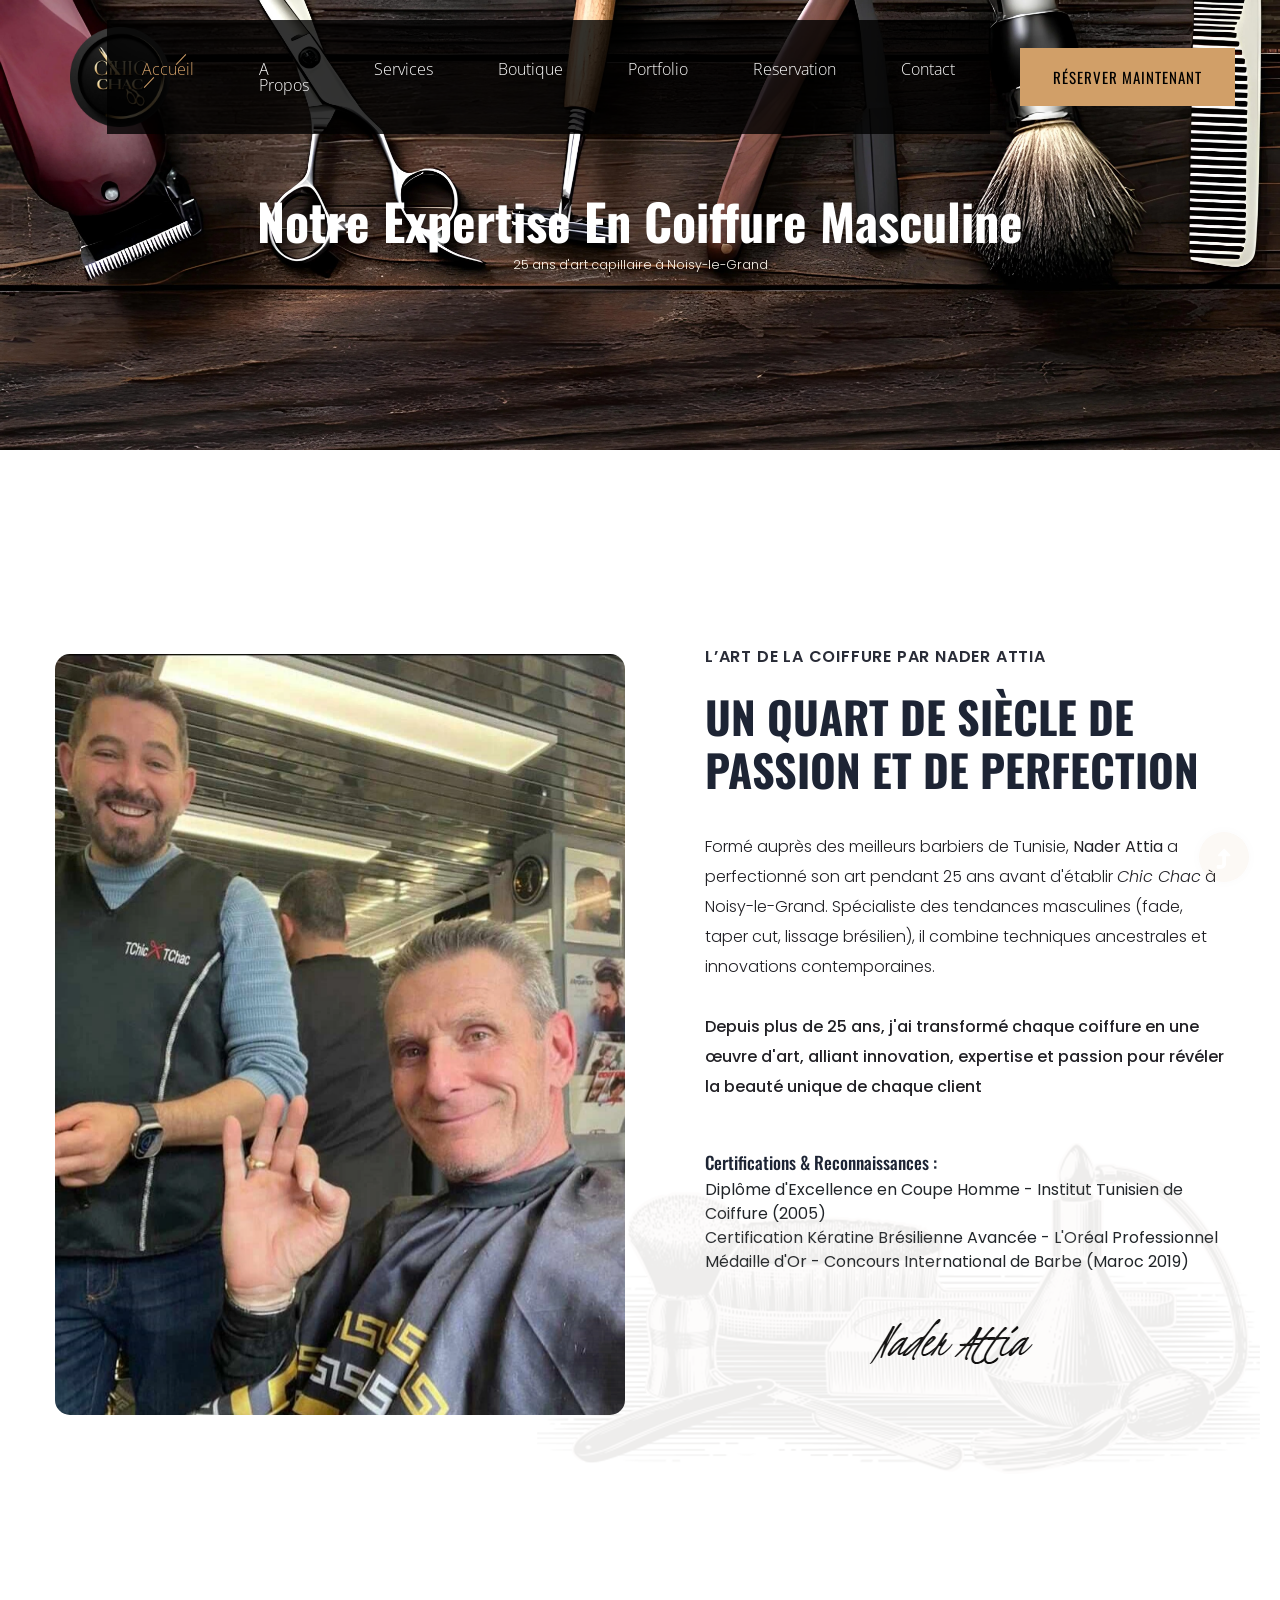
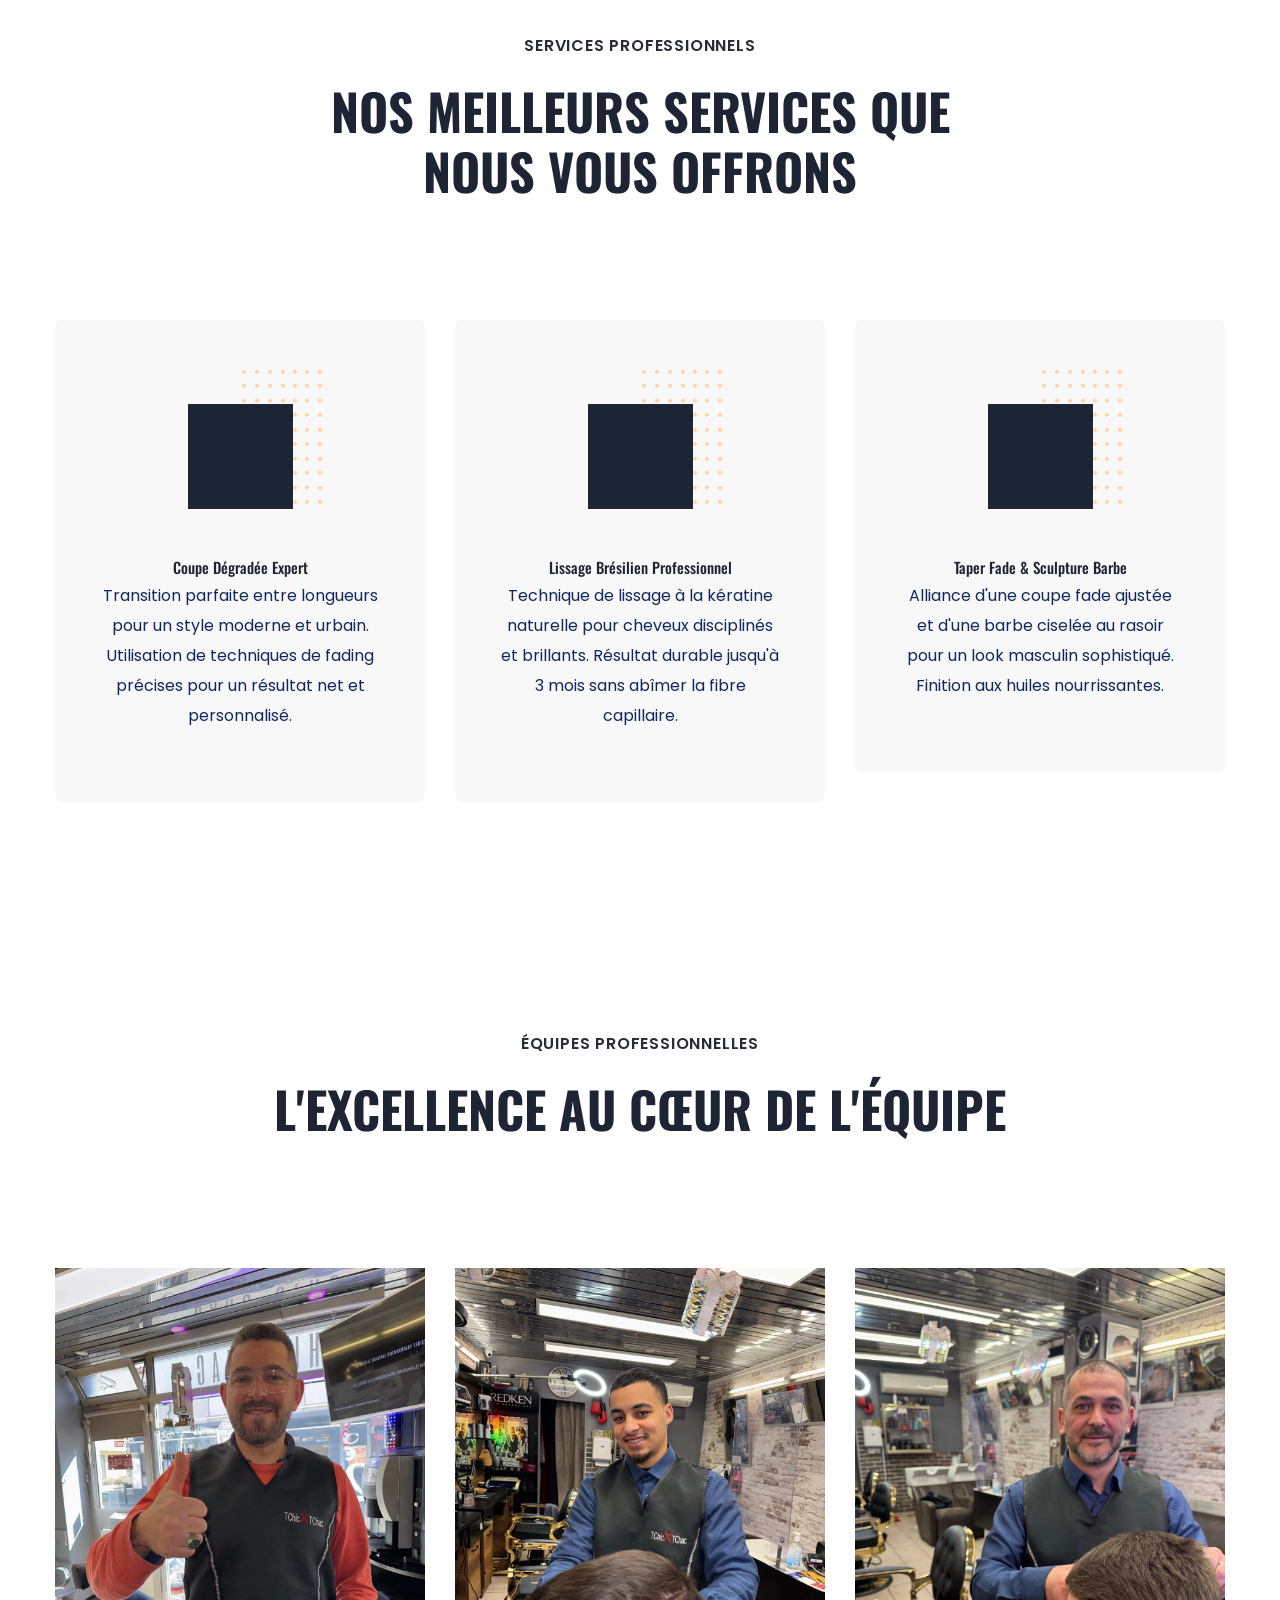
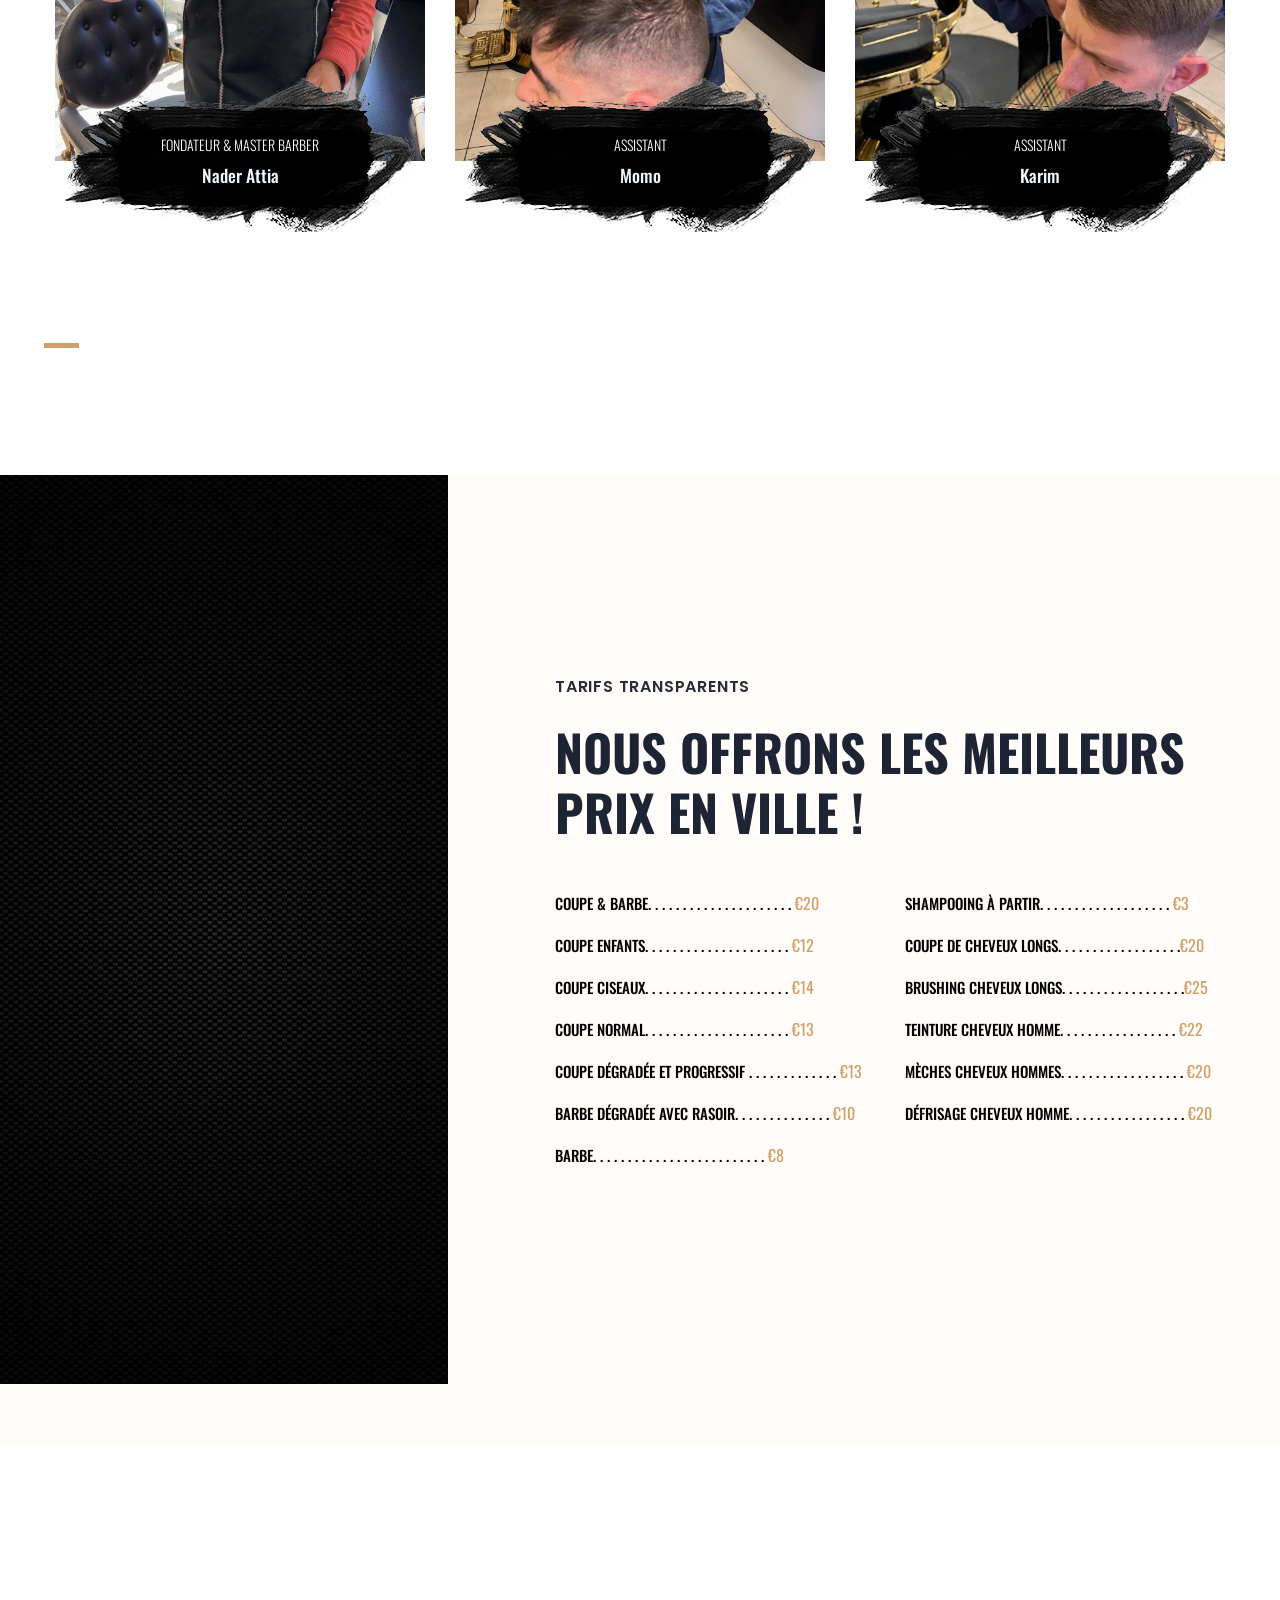
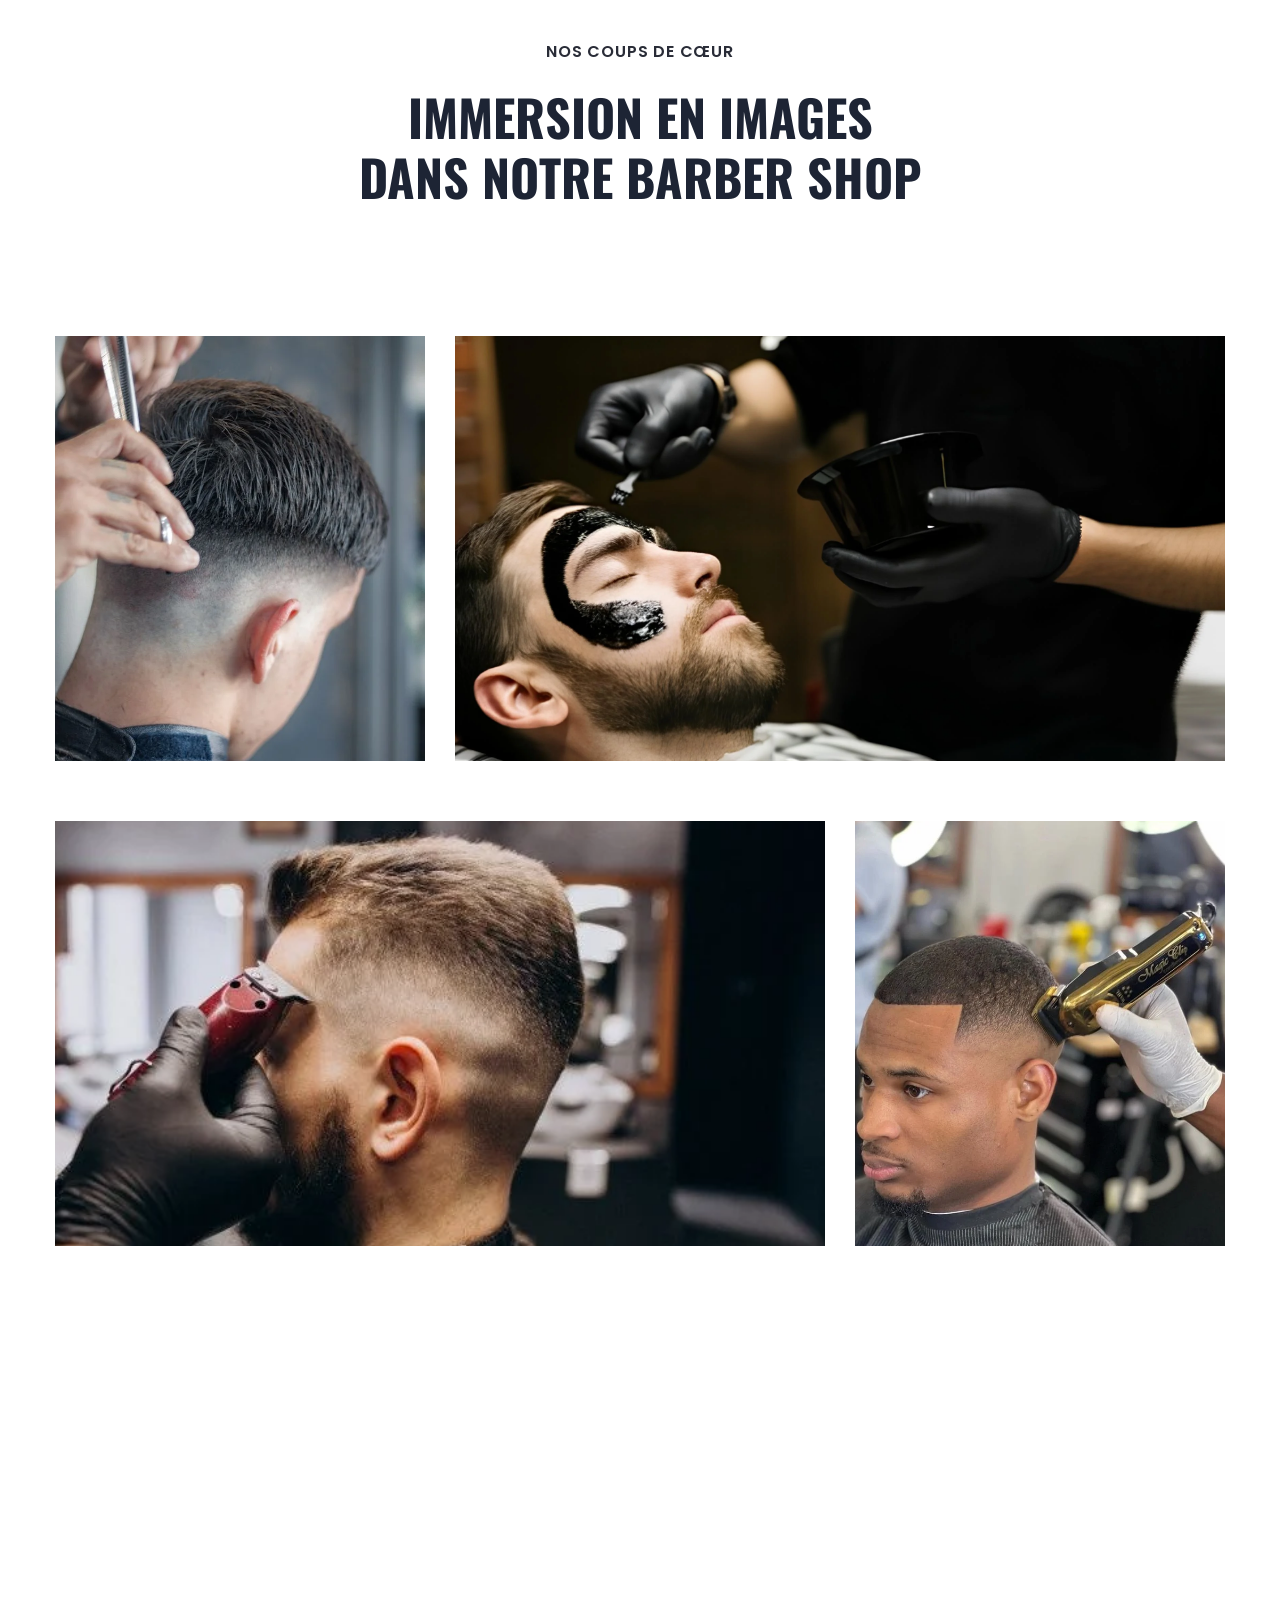
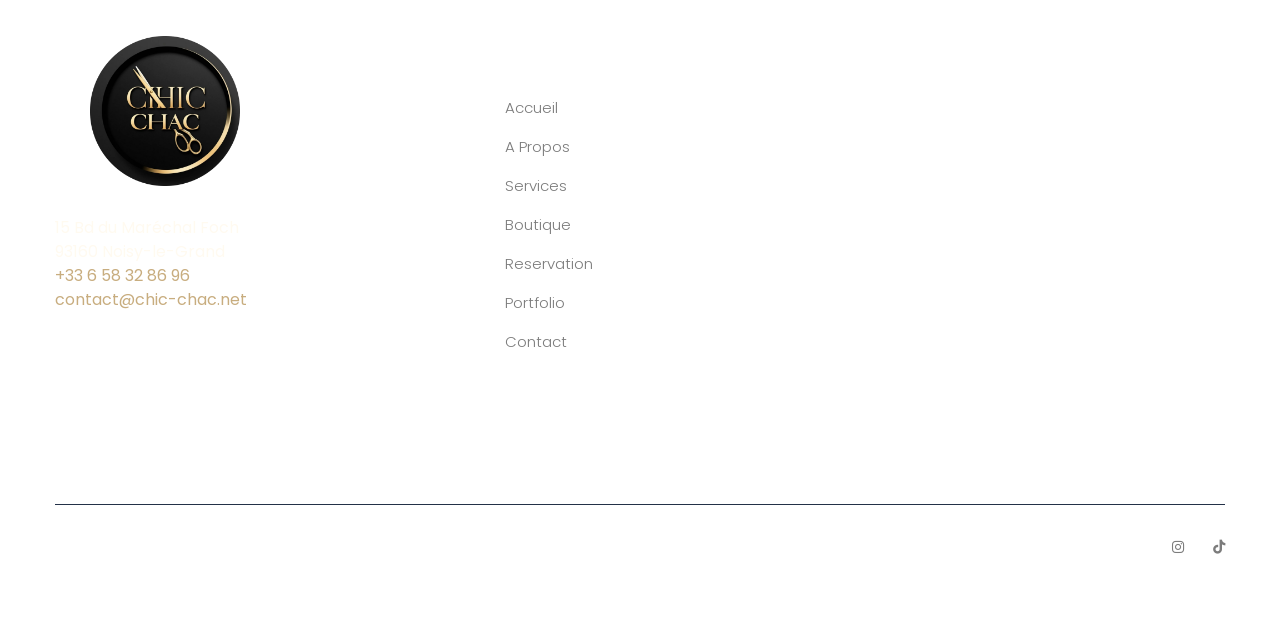
==== commit e75537cd: "Remove obsolete template comments" ====
--- a/about.html
+++ b/about.html
@@ -445,9 +445,6 @@
                     <div class="row d-flex justify-content-between align-items-center">
                         <div class="col-xl-9 col-lg-8">
                             <div class="footer-copy-right">
-                                <p><!-- Link back to Colorlib can't be removed. Template is licensed under CC BY 3.0. -->
-  Copyright &copy;<script>document.write(new Date().getFullYear());</script> All rights reserved | This template is made  by <a href="https://github.com/azizmhiri" target="_blank">Ahmed Aziz Mhiri</a>
-  <!-- Link back to Colorlib can't be removed. Template is licensed under CC BY 3.0. --></p>
                             </div>
                         </div>
                         <div class="col-xl-3 col-lg-4">
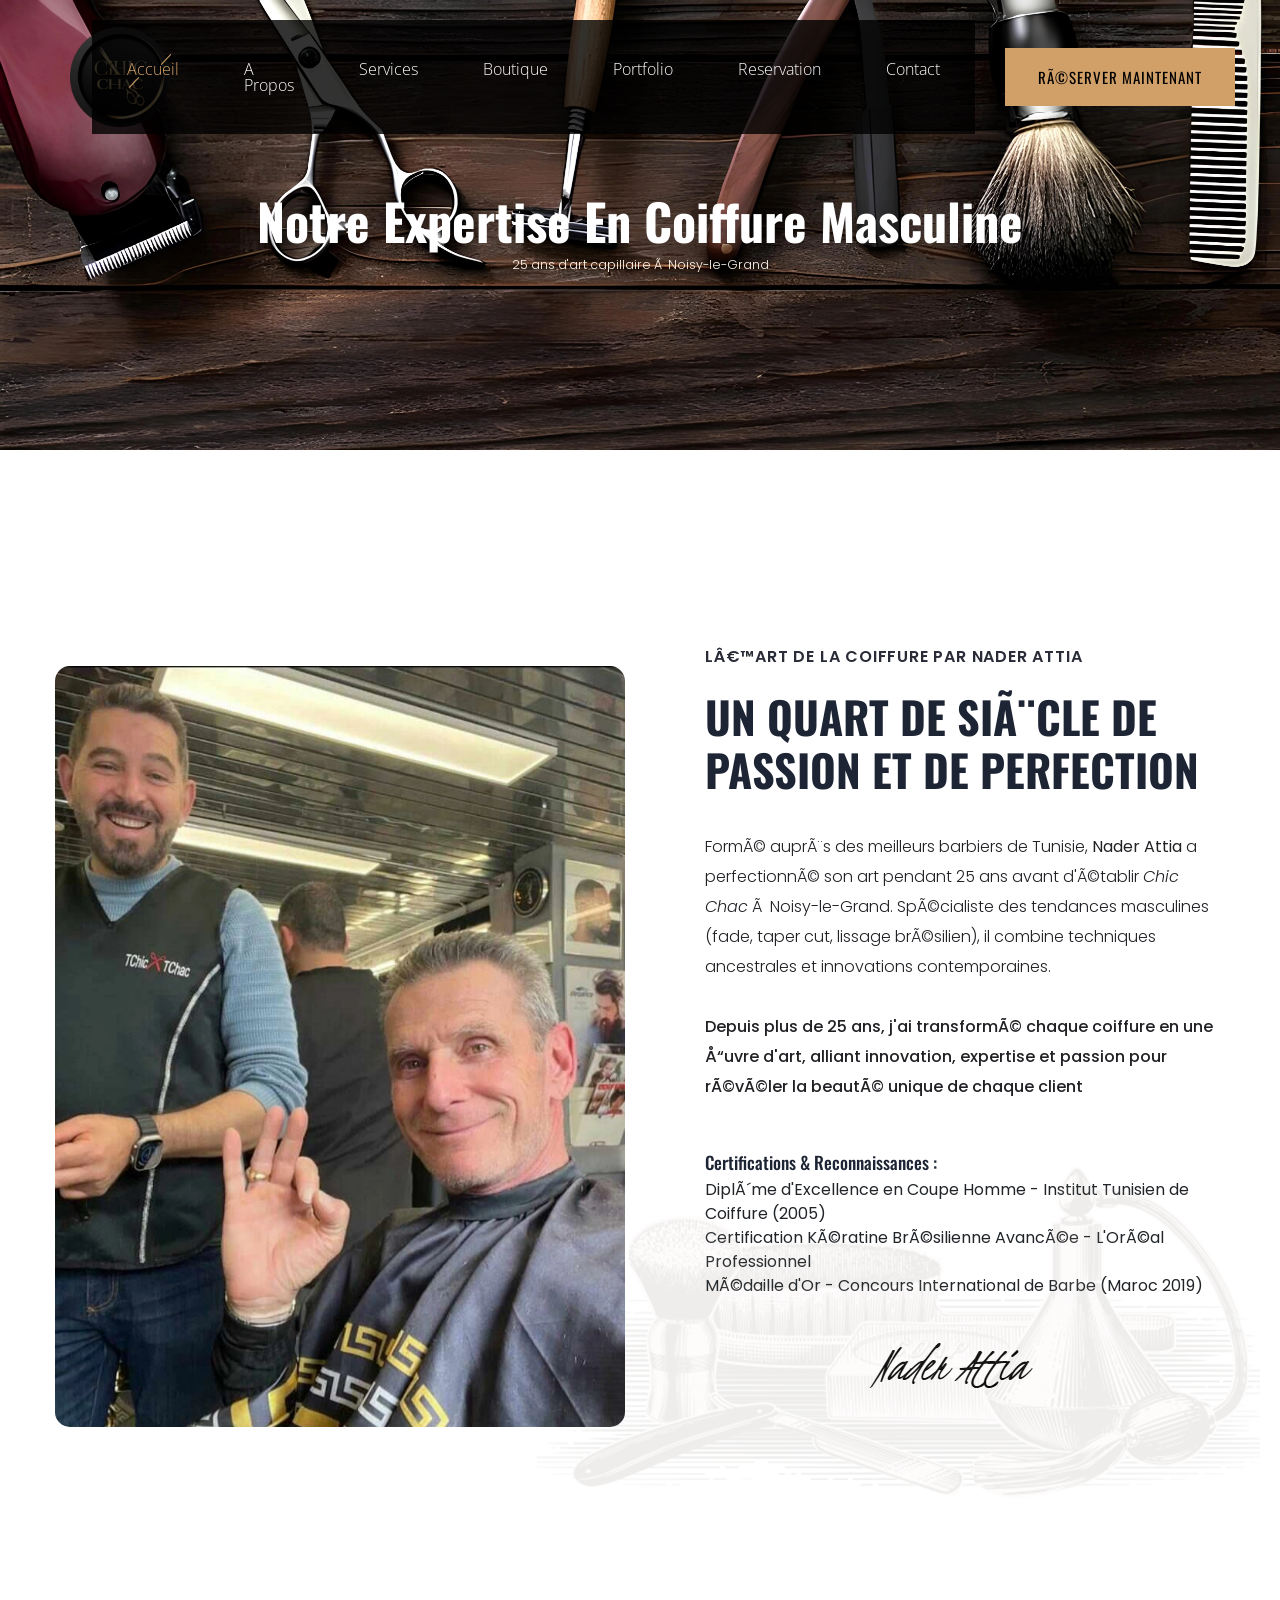
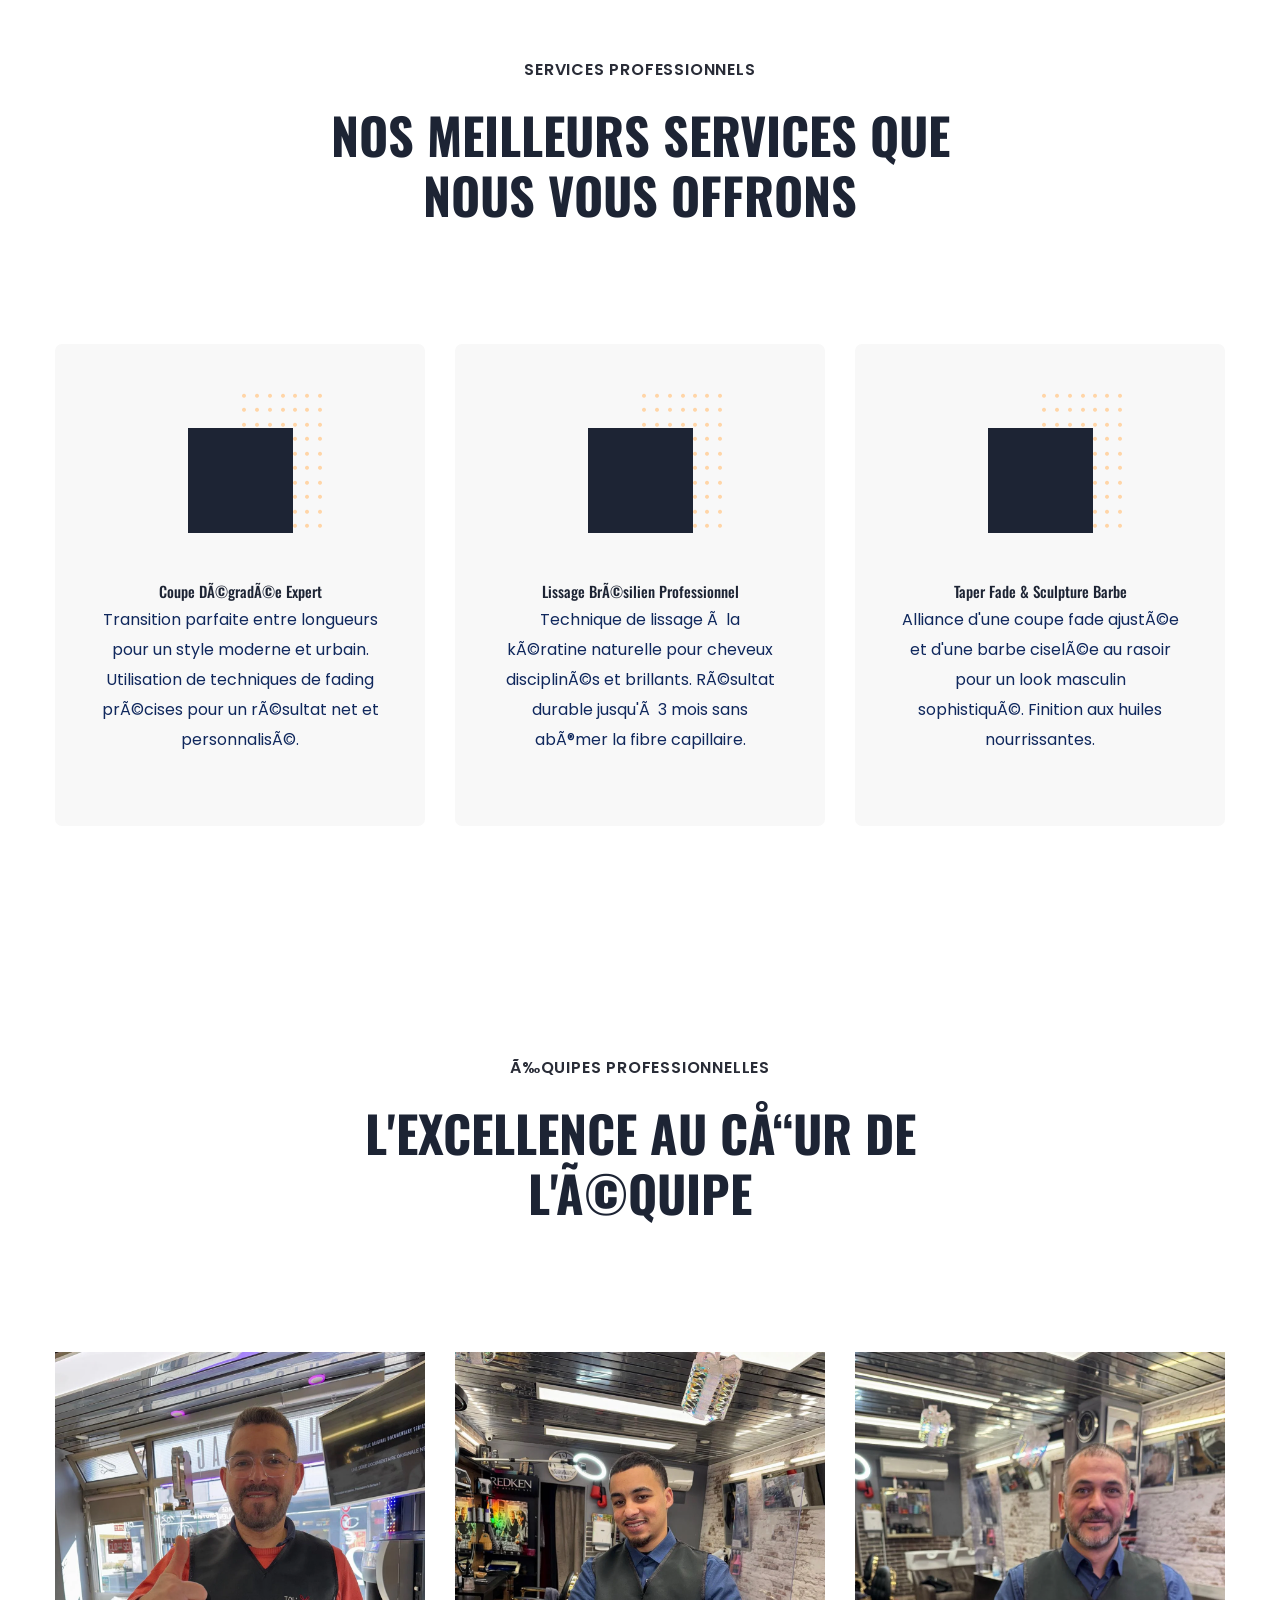
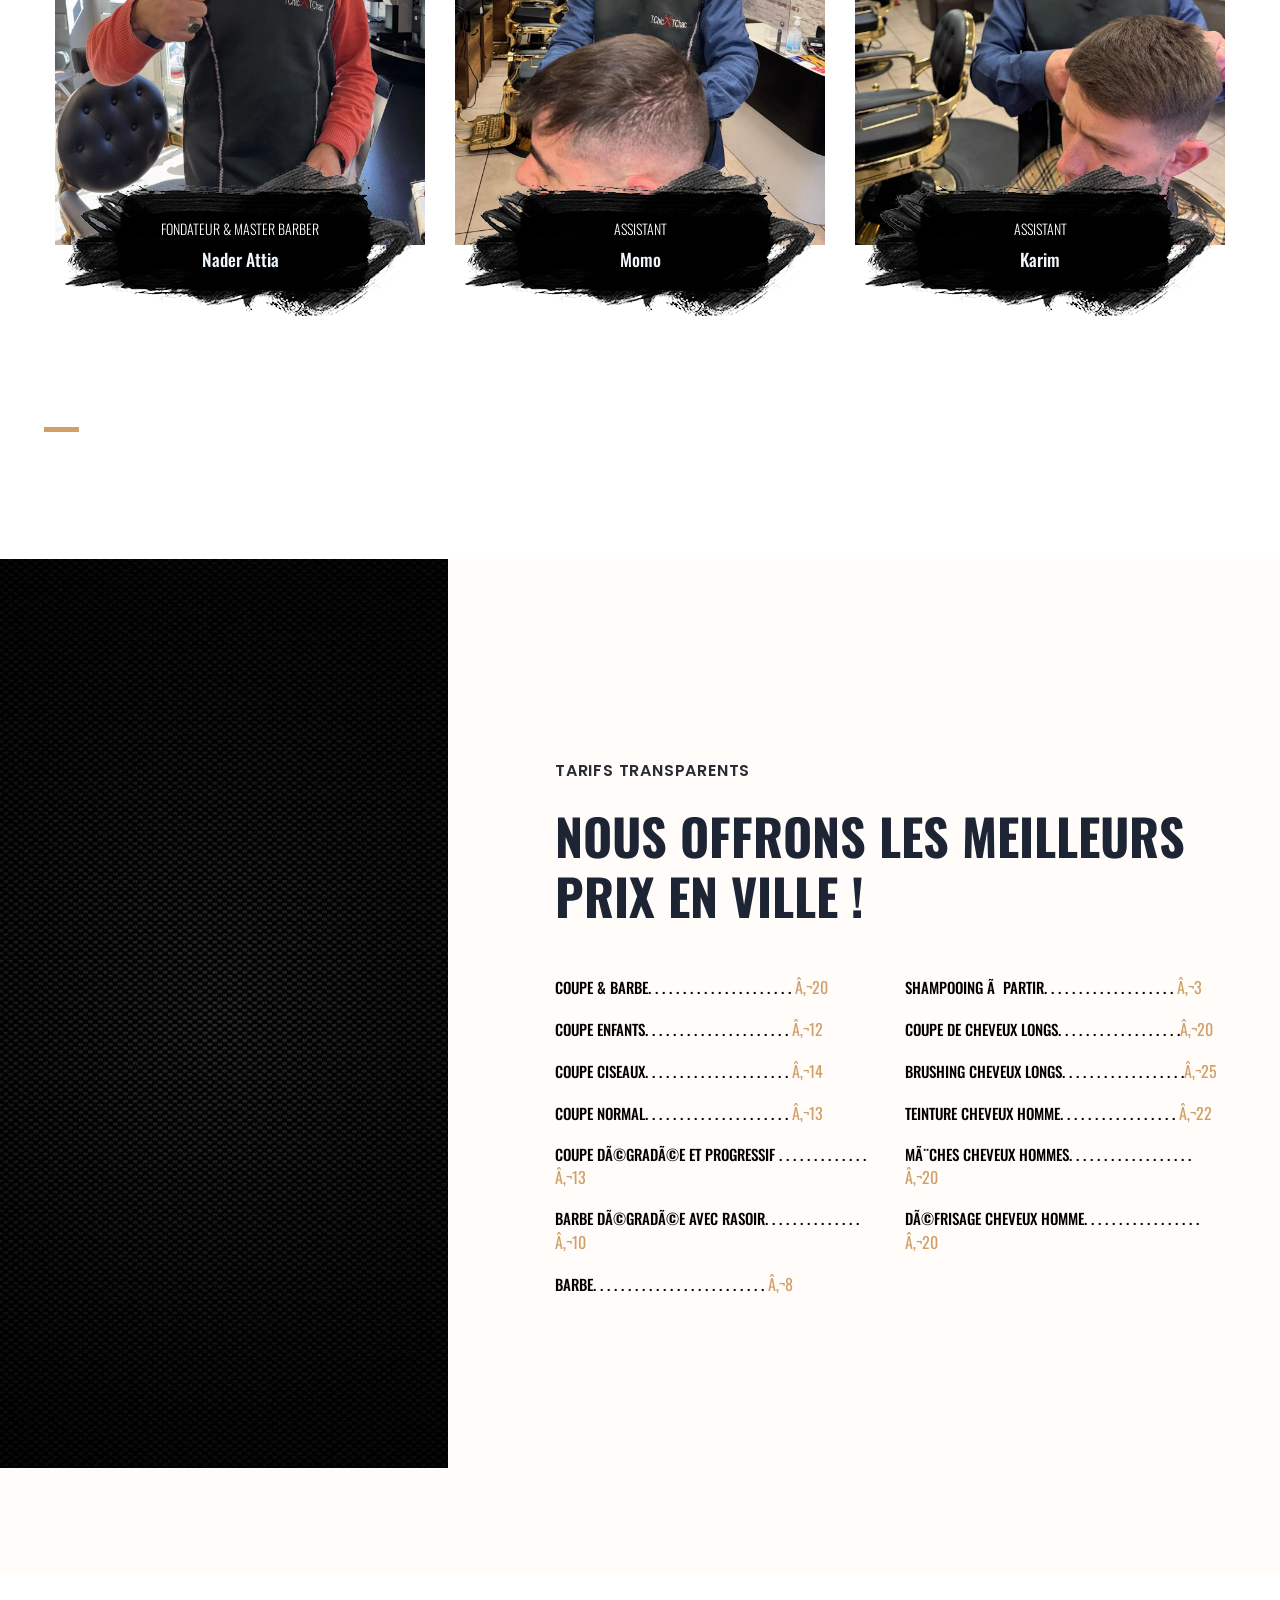
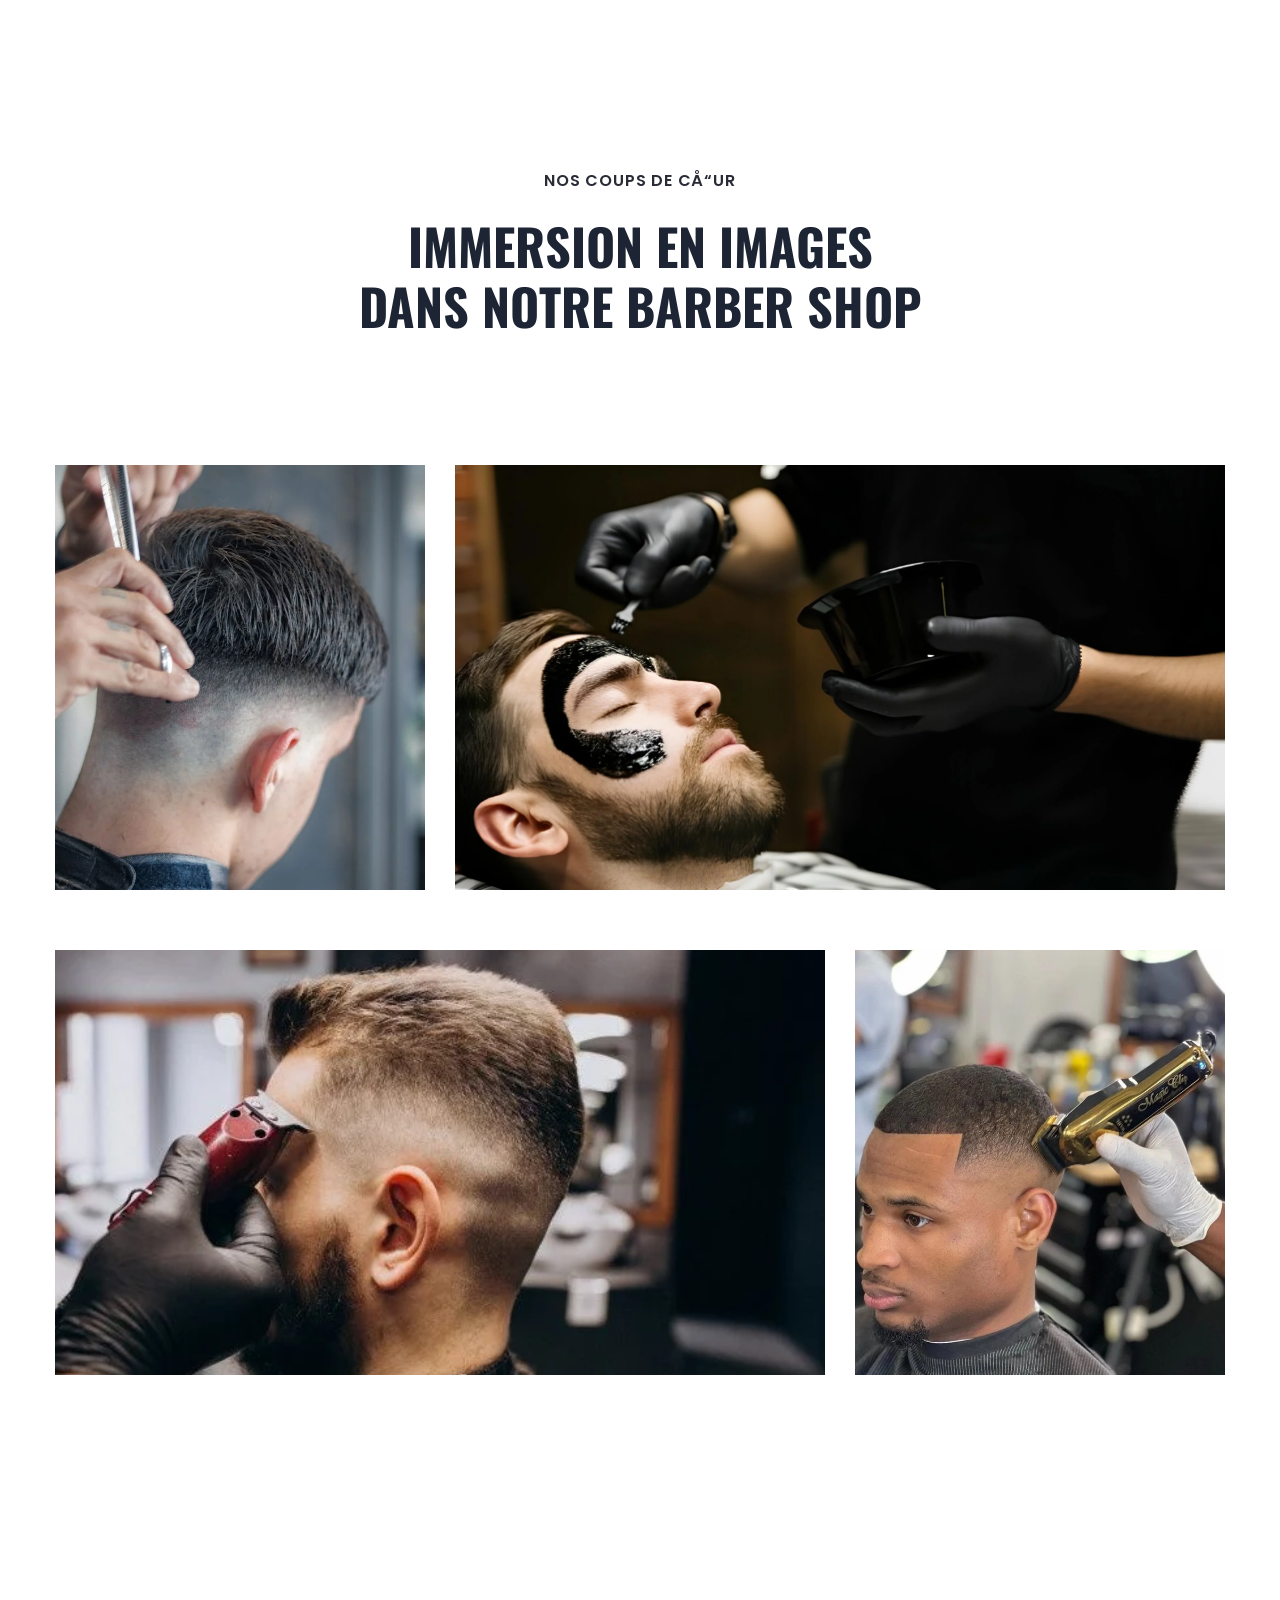
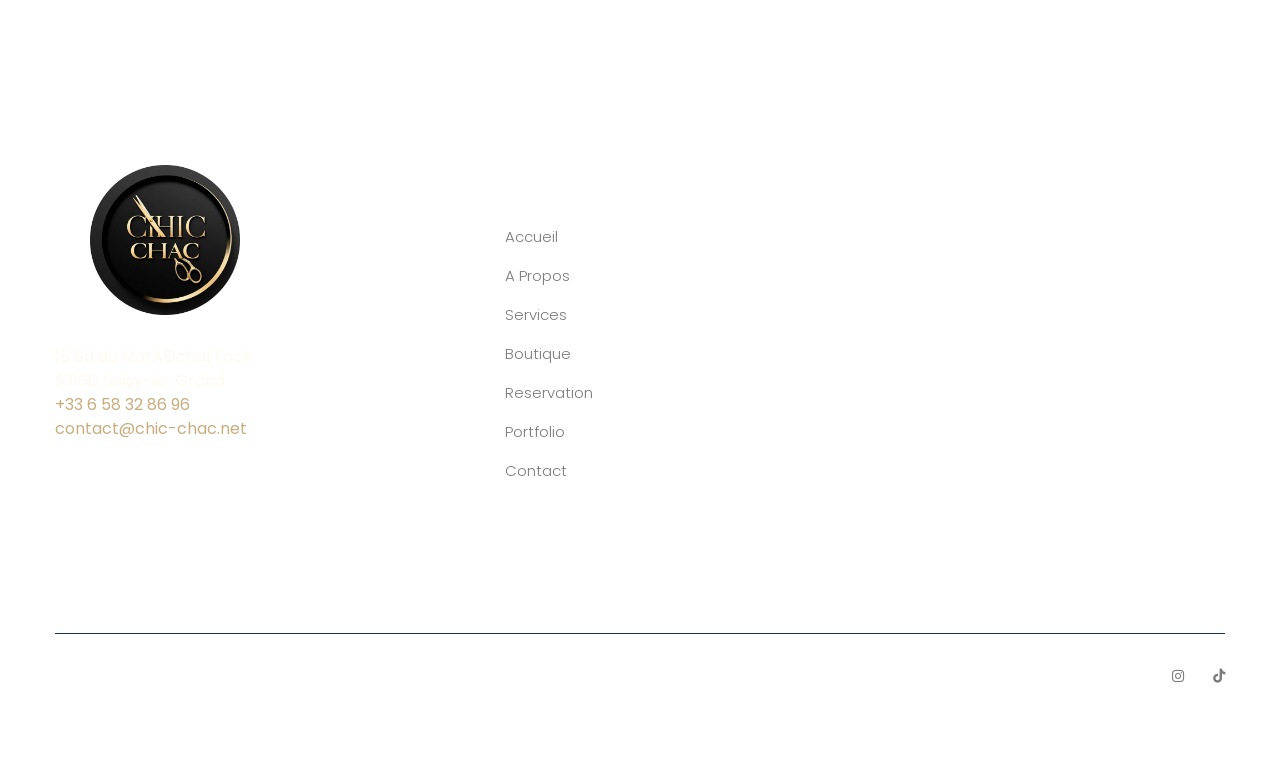
==== commit 80b26b9d: "Remove obsolete backend test script" ====
--- a/about.html
+++ b/about.html
@@ -1,4 +1,4 @@
-<!doctype html>
+﻿<!doctype html>
 <html class="no-js" lang="fr" dir="ltr">
 <head>
     <script async src="https://www.googletagmanager.com/gtag/js?id=G-BL8CVHNL11"></script>
@@ -10,19 +10,19 @@
   gtag('config', 'G-BL8CVHNL11');
 </script>
 <script>
-    const CACHE_VERSION = 1.23; // Incrémentez ce numéro à CHAQUE modification
+    const CACHE_VERSION = 1.23; // IncrÃ©mentez ce numÃ©ro Ã  CHAQUE modification
     document.write(`<link rel="stylesheet" href="assets/css/style.css?v=${CACHE_VERSION}">`);
   </script>
     <meta charset="utf-8">
     <meta http-equiv="x-ua-compatible" content="ie=edge">
-    <title>À Propos | Chic Chac - Coiffeur Expert Homme à Noisy-le-Grand (93160)</title>
-    <meta name="description" content="Découvrez Nader Attia, coiffeur expert homme à Noisy-le-Grand avec 25 ans d'expérience. Certifications professionnelles, tendances actuelles & savoir-faire artisanal.">
+    <title>Ã€ Propos | Chic Chac - Coiffeur Expert Homme Ã  Noisy-le-Grand (93160)</title>
+    <meta name="description" content="DÃ©couvrez Nader Attia, coiffeur expert homme Ã  Noisy-le-Grand avec 25 ans d'expÃ©rience. Certifications professionnelles, tendances actuelles & savoir-faire artisanal.">
     <meta name="viewport" content="width=device-width, initial-scale=1">
     <meta name="geo.placename" content="Noisy-le-Grand">
     <meta name="geo.position" content="48.8478;2.5526">
     <meta name="ICBM" content="48.8478, 2.5526">
     <meta property="og:type" content="website">
-    <meta property="og:title" content="Chic Chac - 25 ans d'expertise en coiffure masculine à Noisy-le-Grand">
+    <meta property="og:title" content="Chic Chac - 25 ans d'expertise en coiffure masculine Ã  Noisy-le-Grand">
     <meta property="og:image" content="https://www.chic-chac.net/assets/img/logo/logo-chicchac.webp">
     <link rel="manifest" href="site.webmanifest">
     <link rel="shortcut icon" type="image/x-icon" href="assets/img/logo/logo-chicchac.webp">
@@ -89,7 +89,7 @@
                                     </nav>
                                 </div>
                                 <div class="header-right-btn f-right d-none d-lg-block ml-30">
-                                    <a href="reservation.html" class="btn header-btn">Réserver maintenant</a>
+                                    <a href="reservation.html" class="btn header-btn">RÃ©server maintenant</a>
                                 </div>
                             </div>
                         </div>   
@@ -99,7 +99,7 @@
                               <i class="fas fa-bars"></i>
                             </button>
                           
-                            <!-- Menu Latéral -->
+                            <!-- Menu LatÃ©ral -->
                             <div class="mobile-sidebar">
                               <div class="mobile-menu-overlay"></div>
                               <nav class="mobile-nav">
@@ -108,11 +108,11 @@
                                 </div>
                                 <ul>
                                   <li><a href="index.html">Accueil</a></li>
-                                  <li><a href="about.html">À Propos</a></li>
+                                  <li><a href="about.html">Ã€ Propos</a></li>
                                   <li><a href="services.html">Services</a></li>
                                   <li><a href="shop.html">Boutique</a></li>
                                   <li><a href="portfolio.html">Portfolio</a></li>
-                                  <li><a href="reservation.html">Réservation</a></li>
+                                  <li><a href="reservation.html">RÃ©servation</a></li>
                                   <li><a href="contact.html">Contact</a></li>
                                 </ul>
                               </nav>
@@ -134,7 +134,7 @@
                         <div class="col-xl-12">
                             <div class="hero-cap hero-cap2 pt-70 text-center">
                                 <h2>Notre Expertise en Coiffure Masculine</h2>
-                                <p class="lead" style="color: floralwhite;">25 ans d'art capillaire à Noisy-le-Grand</p>
+                                <p class="lead" style="color: floralwhite;">25 ans d'art capillaire Ã  Noisy-le-Grand</p>
                             </div>
                         </div>
                     </div>
@@ -149,24 +149,24 @@
                     <div class="col-lg-6 col-md-11">
                         <!-- about-img -->
                         <div class="about-img ">
-                            <img src="assets/img/gallery/neder-et-client.webp" alt="Nader Attia en démonstration de coupe homme - Salon Chic Chac">
+                            <img src="assets/img/gallery/neder-et-client.webp" alt="Nader Attia en dÃ©monstration de coupe homme - Salon Chic Chac">
                         </div>
                     </div>
                     <div class="col-lg-6 col-md-12">
                         <div class="about-caption">
                             <!-- Section Tittle -->
                             <div class="section-tittle section-tittle3 mb-35">
-                                <span>L’Art de la Coiffure par Nader Attia</span>
-                                <h2>Un Quart de Siècle de Passion et de Perfection</h2>
-                            </div>
-                            <p class="mb-30 pera-bottom">Formé auprès des meilleurs barbiers de Tunisie, <strong>Nader Attia</strong> a perfectionné son art pendant 25 ans avant d'établir <em>Chic Chac</em> à Noisy-le-Grand. Spécialiste des tendances masculines (fade, taper cut, lissage brésilien), il combine techniques ancestrales et innovations contemporaines.</p>
-                            <p class="pera-top mb-50">Depuis plus de 25 ans, j'ai transformé chaque coiffure en une œuvre d'art, alliant innovation, expertise et passion pour révéler la beauté unique de chaque client</p>
+                                <span>Lâ€™Art de la Coiffure par Nader Attia</span>
+                                <h2>Un Quart de SiÃ¨cle de Passion et de Perfection</h2>
+                            </div>
+                            <p class="mb-30 pera-bottom">FormÃ© auprÃ¨s des meilleurs barbiers de Tunisie, <strong>Nader Attia</strong> a perfectionnÃ© son art pendant 25 ans avant d'Ã©tablir <em>Chic Chac</em> Ã  Noisy-le-Grand. SpÃ©cialiste des tendances masculines (fade, taper cut, lissage brÃ©silien), il combine techniques ancestrales et innovations contemporaines.</p>
+                            <p class="pera-top mb-50">Depuis plus de 25 ans, j'ai transformÃ© chaque coiffure en une Å“uvre d'art, alliant innovation, expertise et passion pour rÃ©vÃ©ler la beautÃ© unique de chaque client</p>
                             <div class="certifications mt-4">
                                 <h3>Certifications &amp; Reconnaissances :</h3>
                                 <ul>
-                                    <li>Diplôme d'Excellence en Coupe Homme - Institut Tunisien de Coiffure (2005)</li>
-                                    <li>Certification Kératine Brésilienne Avancée - L'Oréal Professionnel</li>
-                                    <li>Médaille d'Or - Concours International de Barbe (Maroc 2019)</li>
+                                    <li>DiplÃ´me d'Excellence en Coupe Homme - Institut Tunisien de Coiffure (2005)</li>
+                                    <li>Certification KÃ©ratine BrÃ©silienne AvancÃ©e - L'OrÃ©al Professionnel</li>
+                                    <li>MÃ©daille d'Or - Concours International de Barbe (Maroc 2019)</li>
                             <img src="assets/img/gallery/signature.png" alt="Signature Nader Attia Chic Chac - Coiffeur homme Noisy-le-Grand">
                         </div>
                     </div>
@@ -198,8 +198,8 @@
                                 <i class="fi fi-ts-barber-shop"></i>
                             </div>
                             <div class="service-cap">
-                                <h4 itemprop="name">Coupe Dégradée Expert</h4>
-                                <p itemprop="description">Transition parfaite entre longueurs pour un style moderne et urbain. Utilisation de techniques de fading précises pour un résultat net et personnalisé.</p>
+                                <h4 itemprop="name">Coupe DÃ©gradÃ©e Expert</h4>
+                                <p itemprop="description">Transition parfaite entre longueurs pour un style moderne et urbain. Utilisation de techniques de fading prÃ©cises pour un rÃ©sultat net et personnalisÃ©.</p>
                                 <meta itemprop="price" content="20 EUR">
                                 <meta itemprop="serviceType" content="Coupe homme">
                             </div>
@@ -211,8 +211,8 @@
                                 <i class="fi fi-ss-soap"></i>
                             </div>
                             <div class="service-cap">
-                                <h4 itemprop="name">Lissage Brésilien Professionnel</h4>
-                                <p itemprop="description">Technique de lissage à la kératine naturelle pour cheveux disciplinés et brillants. Résultat durable jusqu'à 3 mois sans abîmer la fibre capillaire.</p>
+                                <h4 itemprop="name">Lissage BrÃ©silien Professionnel</h4>
+                                <p itemprop="description">Technique de lissage Ã  la kÃ©ratine naturelle pour cheveux disciplinÃ©s et brillants. RÃ©sultat durable jusqu'Ã  3 mois sans abÃ®mer la fibre capillaire.</p>
                                 <meta itemprop="price" content="25 EUR">
                                 <meta itemprop="serviceType" content="Soin capillaire">
                             </div>
@@ -225,7 +225,7 @@
                             </div>
                             <div class="service-cap">
                                 <h4 itemprop="name">Taper Fade & Sculpture Barbe</h4>
-                                <p itemprop="description">Alliance d'une coupe fade ajustée et d'une barbe ciselée au rasoir pour un look masculin sophistiqué. Finition aux huiles nourrissantes.</p>
+                                <p itemprop="description">Alliance d'une coupe fade ajustÃ©e et d'une barbe ciselÃ©e au rasoir pour un look masculin sophistiquÃ©. Finition aux huiles nourrissantes.</p>
                                 <meta itemprop="price" content="30 EUR">
                                 <meta itemprop="serviceType" content="Coupe barbe">
                             </div>
@@ -233,7 +233,7 @@
                     </div>
                     
 
-                    <!-- Ajouter les autres services avec la même structure -->
+                    <!-- Ajouter les autres services avec la mÃªme structure -->
                 </div>
                     
                 </div>
@@ -247,8 +247,8 @@
                 <div class="row justify-content-center">
                     <div class="col-xl-8 col-lg-8 col-md-11 col-sm-11">
                         <div class="section-tittle text-center mb-100">
-                            <span>Équipes Professionnelles</span>
-                            <h2>L'excellence au cœur de l'équipe</h2>
+                            <span>Ã‰quipes Professionnelles</span>
+                            <h2>L'excellence au cÅ“ur de l'Ã©quipe</h2>
                         </div>
                     </div>
                 </div>
@@ -311,25 +311,25 @@
                             <div class="col-lg-6 col-md-6 col-sm-6">
                                 <div class="pricing-list">
                                     <ul>
-                                        <li>Coupe & Barbe. . . . . . . . . . . . . . . . . . . . . <span>€20</span></li>
-                                        <li>Coupe enfants. . . . . . . . . . . . . . . . . . . . . <span>€12</span></li>
-                                        <li>Coupe ciseaux. . . . . . . . . . . . . . . . . . . . . <span>€14</span></li>
-                                        <li>Coupe normal. . . . . . . . . . . . . . . . . . . . .  <span>€13</span></li>
-                                        <li>Coupe dégradée et progressif . . . . . . . . . . . . . <span>€13</span></li>
-                                        <li>Barbe dégradée avec rasoir. . . . . . . . . . . . .  . <span>€10</span></li>
-                                        <li>Barbe. . . . . . . . . . . . . . . . . . . . . . . . . <span>€8</span></li>
+                                        <li>Coupe & Barbe. . . . . . . . . . . . . . . . . . . . . <span>â‚¬20</span></li>
+                                        <li>Coupe enfants. . . . . . . . . . . . . . . . . . . . . <span>â‚¬12</span></li>
+                                        <li>Coupe ciseaux. . . . . . . . . . . . . . . . . . . . . <span>â‚¬14</span></li>
+                                        <li>Coupe normal. . . . . . . . . . . . . . . . . . . . .  <span>â‚¬13</span></li>
+                                        <li>Coupe dÃ©gradÃ©e et progressif . . . . . . . . . . . . . <span>â‚¬13</span></li>
+                                        <li>Barbe dÃ©gradÃ©e avec rasoir. . . . . . . . . . . . .  . <span>â‚¬10</span></li>
+                                        <li>Barbe. . . . . . . . . . . . . . . . . . . . . . . . . <span>â‚¬8</span></li>
                                     </ul>
                                 </div>
                             </div>
                             <div class="col-lg-6 col-md-6 col-sm-6">
                                 <div class="pricing-list">
                                     <ul>
-                                        <li>Shampooing à partir. . . . . . . . . . . . . . . . . . . <span>€3</span></li>
-                                        <li>Coupe de cheveux longs. . . . . . . . . . . . . . . . . .<span>€20</span></li>
-                                        <li>Brushing cheveux longs. . . . . . . . . . . . . . . . . .<span>€25</span></li>
-                                        <li>Teinture cheveux homme. . . . . . . . . . . . . . . . .  <span>€22</span></li>
-                                        <li>Mèches cheveux hommes. . . . . . . . . . . . . . . . . . <span>€20</span></li>
-                                        <li>Défrisage cheveux homme. . . . . . . . . . . . . . . . . <span>€20</span></li>
+                                        <li>Shampooing Ã  partir. . . . . . . . . . . . . . . . . . . <span>â‚¬3</span></li>
+                                        <li>Coupe de cheveux longs. . . . . . . . . . . . . . . . . .<span>â‚¬20</span></li>
+                                        <li>Brushing cheveux longs. . . . . . . . . . . . . . . . . .<span>â‚¬25</span></li>
+                                        <li>Teinture cheveux homme. . . . . . . . . . . . . . . . .  <span>â‚¬22</span></li>
+                                        <li>MÃ¨ches cheveux hommes. . . . . . . . . . . . . . . . . . <span>â‚¬20</span></li>
+                                        <li>DÃ©frisage cheveux homme. . . . . . . . . . . . . . . . . <span>â‚¬20</span></li>
                                     </ul>
                                 </div>
                             </div>
@@ -351,7 +351,7 @@
                 <div class="row justify-content-center">
                     <div class="col-xl-6 col-lg-7 col-md-9 col-sm-10">
                         <div class="section-tittle text-center mb-100">
-                            <span>Nos coups de cœur</span>
+                            <span>Nos coups de cÅ“ur</span>
                             <h2>Immersion en images dans notre barber shop</h2>
                         </div>
                     </div>
@@ -401,7 +401,7 @@
                                     <a href="index.html"><img src="assets/img/logo/logo-chicchac.webp" alt="Chic Chac - Coiffeur homme 93160 Noisy-le-Grand"></a>
                                 </div>
                                 <address class="footer-number" itemprop="address" itemscope itemtype="http://schema.org/PostalAddress"> <!-- SEO: Microdata -->
-                                    <span itemprop="streetAddress" style="color: floralwhite;" >15 Bd du Maréchal Foch</span><br>
+                                    <span itemprop="streetAddress" style="color: floralwhite;" >15 Bd du MarÃ©chal Foch</span><br>
                                     <span itemprop="postalCode" style="color: floralwhite;">93160</span> 
                                     <span itemprop="addressLocality" style="color: floralwhite;">Noisy-le-Grand</span><br>
                                     <a href="tel:+336583286296" itemprop="telephone" style="color:#c8ad7f;">+33 6 58 32 86 96</a><br> <!-- SEO: Tel cliquable -->
@@ -429,13 +429,13 @@
                         <div class="col-xl-4 col-lg-4 col-md-6 col-sm-8">
                             <div class="single-footer-caption mb-50">
                                 <div class="footer-tittle">
-                                    <h4>Confidentialité</h4>
+                                    <h4>ConfidentialitÃ©</h4>
                                     <p class="privacy-text">
-                                        Nous respectons votre vie privée. Aucune donnée personnelle n'est collectée ou utilisée, 
-                                        à l'exception de votre numéro de téléphone qui est exclusivement utilisé pour vous prévenir 
+                                        Nous respectons votre vie privÃ©e. Aucune donnÃ©e personnelle n'est collectÃ©e ou utilisÃ©e, 
+                                        Ã  l'exception de votre numÃ©ro de tÃ©lÃ©phone qui est exclusivement utilisÃ© pour vous prÃ©venir 
                                         en cas de modification de votre rendez-vous.
                                     </p>
-                                    <a href="javascript:void(0)" class="footer-link" onclick="openPrivacyModal()">Politique de confidentialité</a>
+                                    <a href="javascript:void(0)" class="footer-link" onclick="openPrivacyModal()">Politique de confidentialitÃ©</a>
                                 </div>
                             </div>
                         </div>
@@ -500,8 +500,7 @@
     <script src="./assets/js/contact.js"></script>
     <script src="./assets/js/jquery.form.js"></script>
     <script src="./assets/js/jquery.validate.min.js"></script>
-    <script src="./assets/js/mail-script.js"></script>
-    <script src="./assets/js/jquery.ajaxchimp.min.js"></script>
+<script src="./assets/js/jquery.ajaxchimp.min.js"></script>
     
     <!-- Jquery Plugins, main Jquery -->	
     <script src="./assets/js/plugins.js"></script>
@@ -518,27 +517,27 @@
       <div id="privacyModal" class="privacy-modal">
         <div class="modal-content">
             <span class="close-modal">&times;</span>
-            <h2>Politique de confidentialité complète</h2>
+            <h2>Politique de confidentialitÃ© complÃ¨te</h2>
             <div class="policy-text">
-                <h3>1. Collecte des données</h3>
-                <p>Seul votre numéro de téléphone est collecté lors de la prise de rendez-vous.</p>
+                <h3>1. Collecte des donnÃ©es</h3>
+                <p>Seul votre numÃ©ro de tÃ©lÃ©phone est collectÃ© lors de la prise de rendez-vous.</p>
     
                 <h3>2. Utilisation</h3>
-                <p>Utilisé exclusivement pour :</p>
+                <p>UtilisÃ© exclusivement pour :</p>
                 <ul>
                     <li>Confirmation des rendez-vous</li>
                     <li>Alerte en cas de modification</li>
                 </ul>
     
                 <h3>3. Conservation</h3>
-                <p>Vos données sont supprimées :</p>
+                <p>Vos donnÃ©es sont supprimÃ©es :</p>
                 <ul>
-                    <li>6 mois après votre dernier rendez-vous</li>
-                    <li>Sur simple demande à <a href="mailto:contact@chic-chac.net">contact@chic-chac.net</a></li>
+                    <li>6 mois aprÃ¨s votre dernier rendez-vous</li>
+                    <li>Sur simple demande Ã  <a href="mailto:contact@chic-chac.net">contact@chic-chac.net</a></li>
                 </ul>
     
-                <h3>4. Sécurité</h3>
-                <p>Vos informations sont stockées dans un système sécurisé et ne sont jamais partagées avec des tiers.</p>
+                <h3>4. SÃ©curitÃ©</h3>
+                <p>Vos informations sont stockÃ©es dans un systÃ¨me sÃ©curisÃ© et ne sont jamais partagÃ©es avec des tiers.</p>
             </div>
         </div>
     </div>
@@ -593,7 +592,7 @@
         text-decoration: underline;
     }
     .modal-content a:hover {
-        color: #e6e6e6 !important; /* Léger changement au survol */
+        color: #e6e6e6 !important; /* LÃ©ger changement au survol */
     }
     .close-modal {
         color: #fff !important;
@@ -606,7 +605,7 @@
         document.getElementById('privacyModal').style.display = 'block';
     }
     
-    // Fermer en cliquant sur ×
+    // Fermer en cliquant sur Ã—
     document.querySelector('.close-modal').onclick = function() {
         document.getElementById('privacyModal').style.display = 'none';
     }
@@ -619,4 +618,4 @@
     }
     </script> 
     </body>
-</html>+</html>
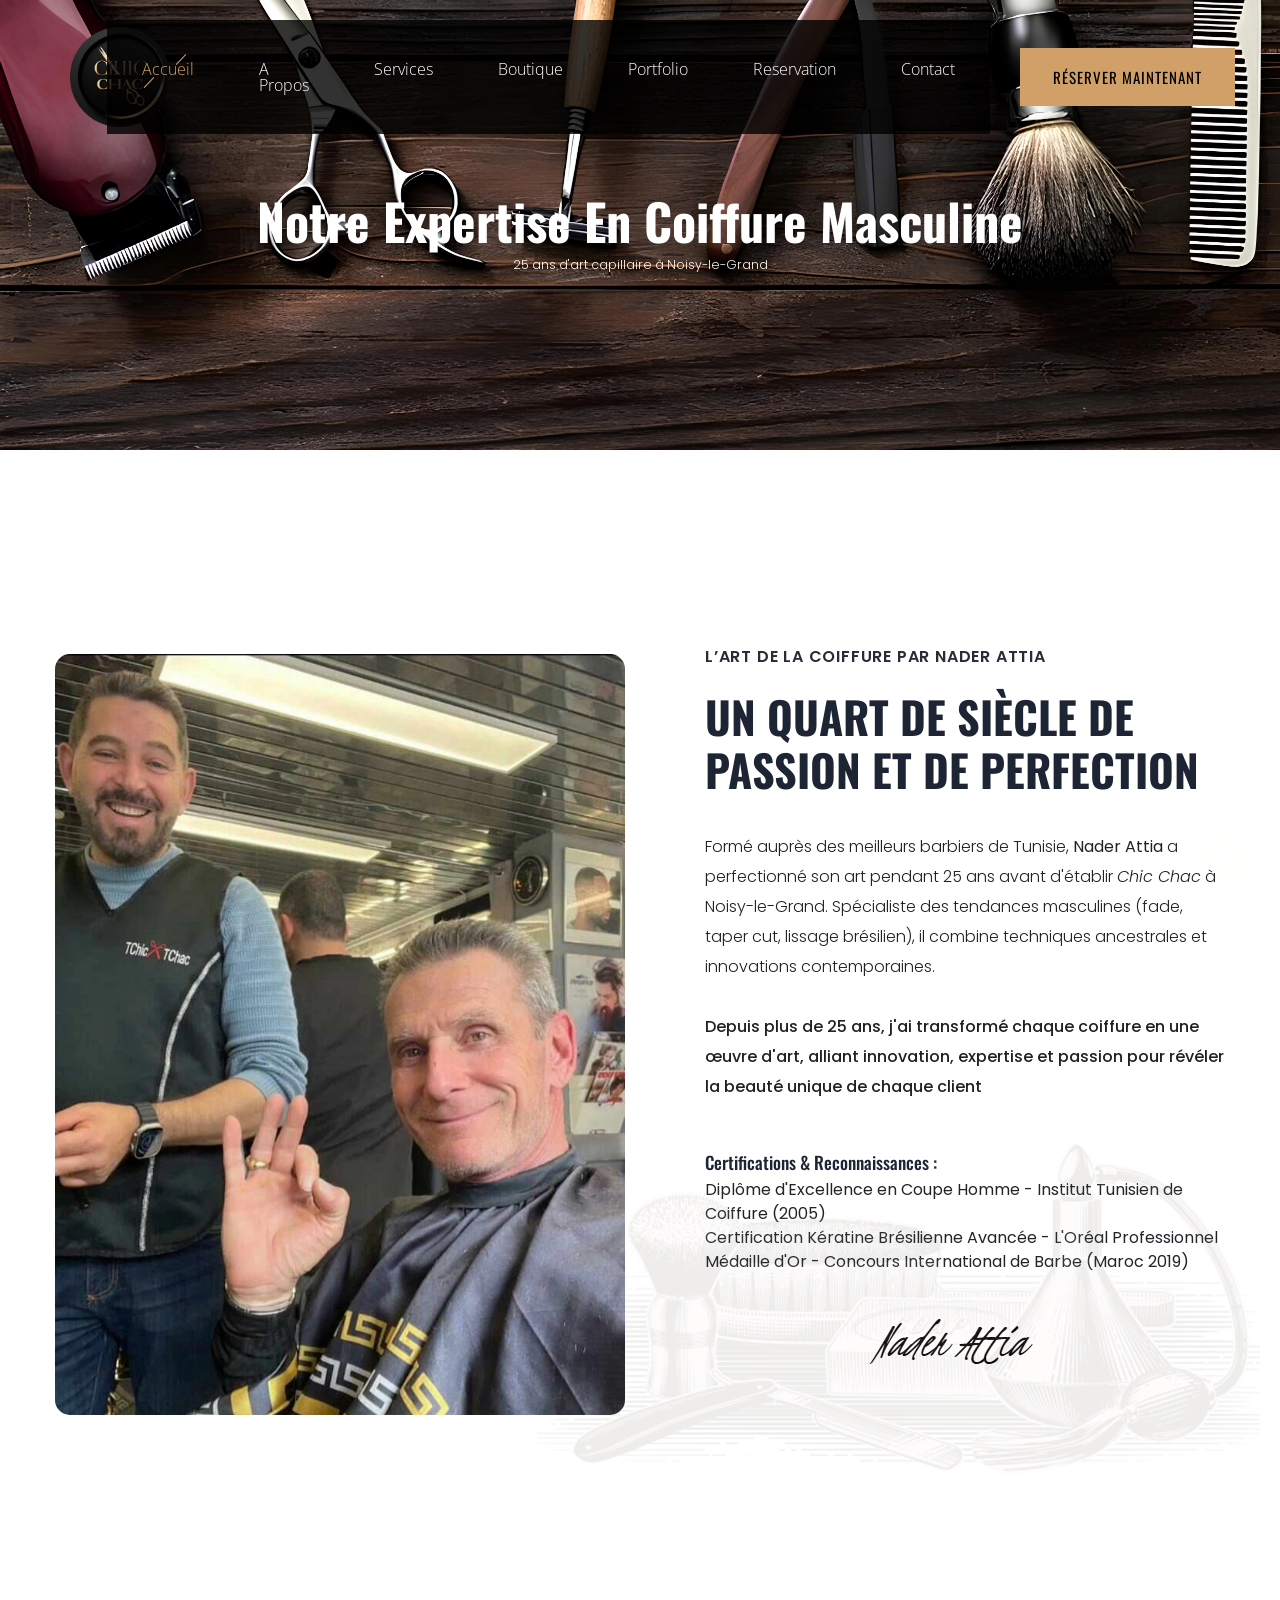
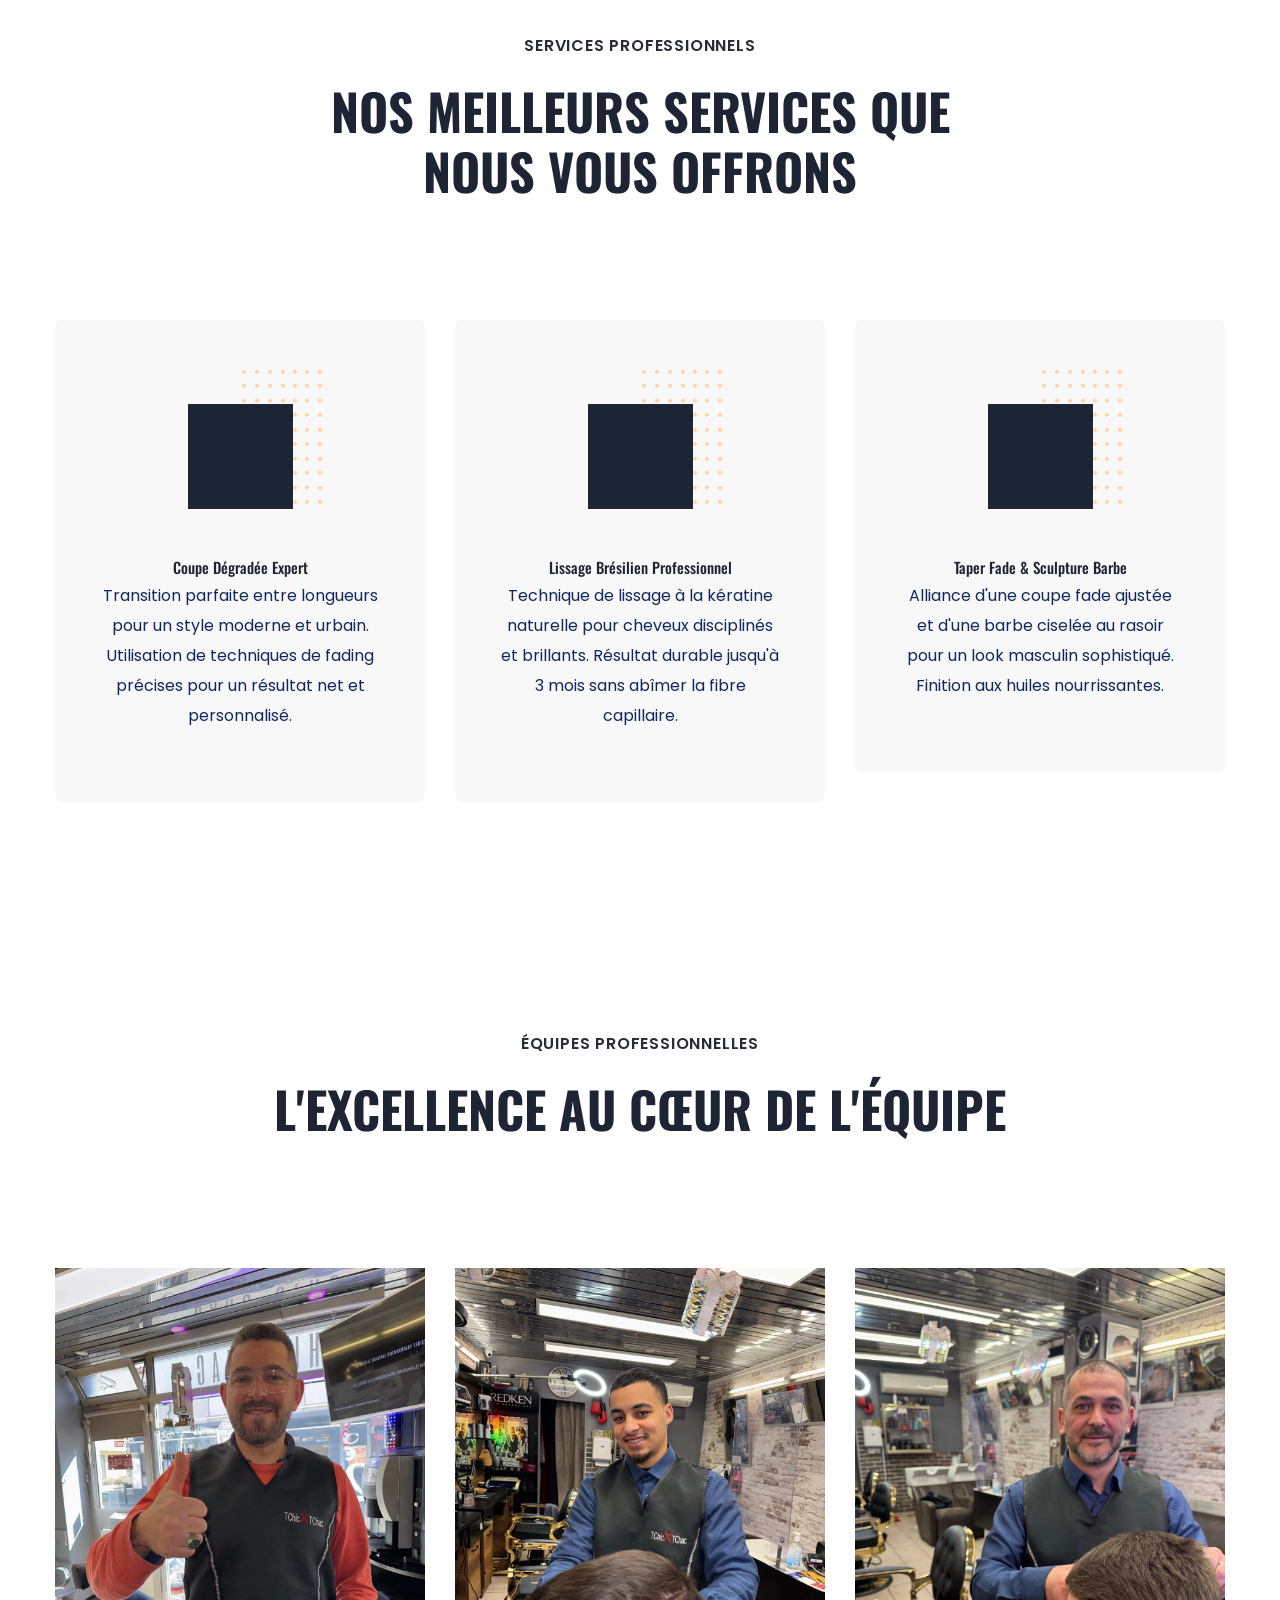
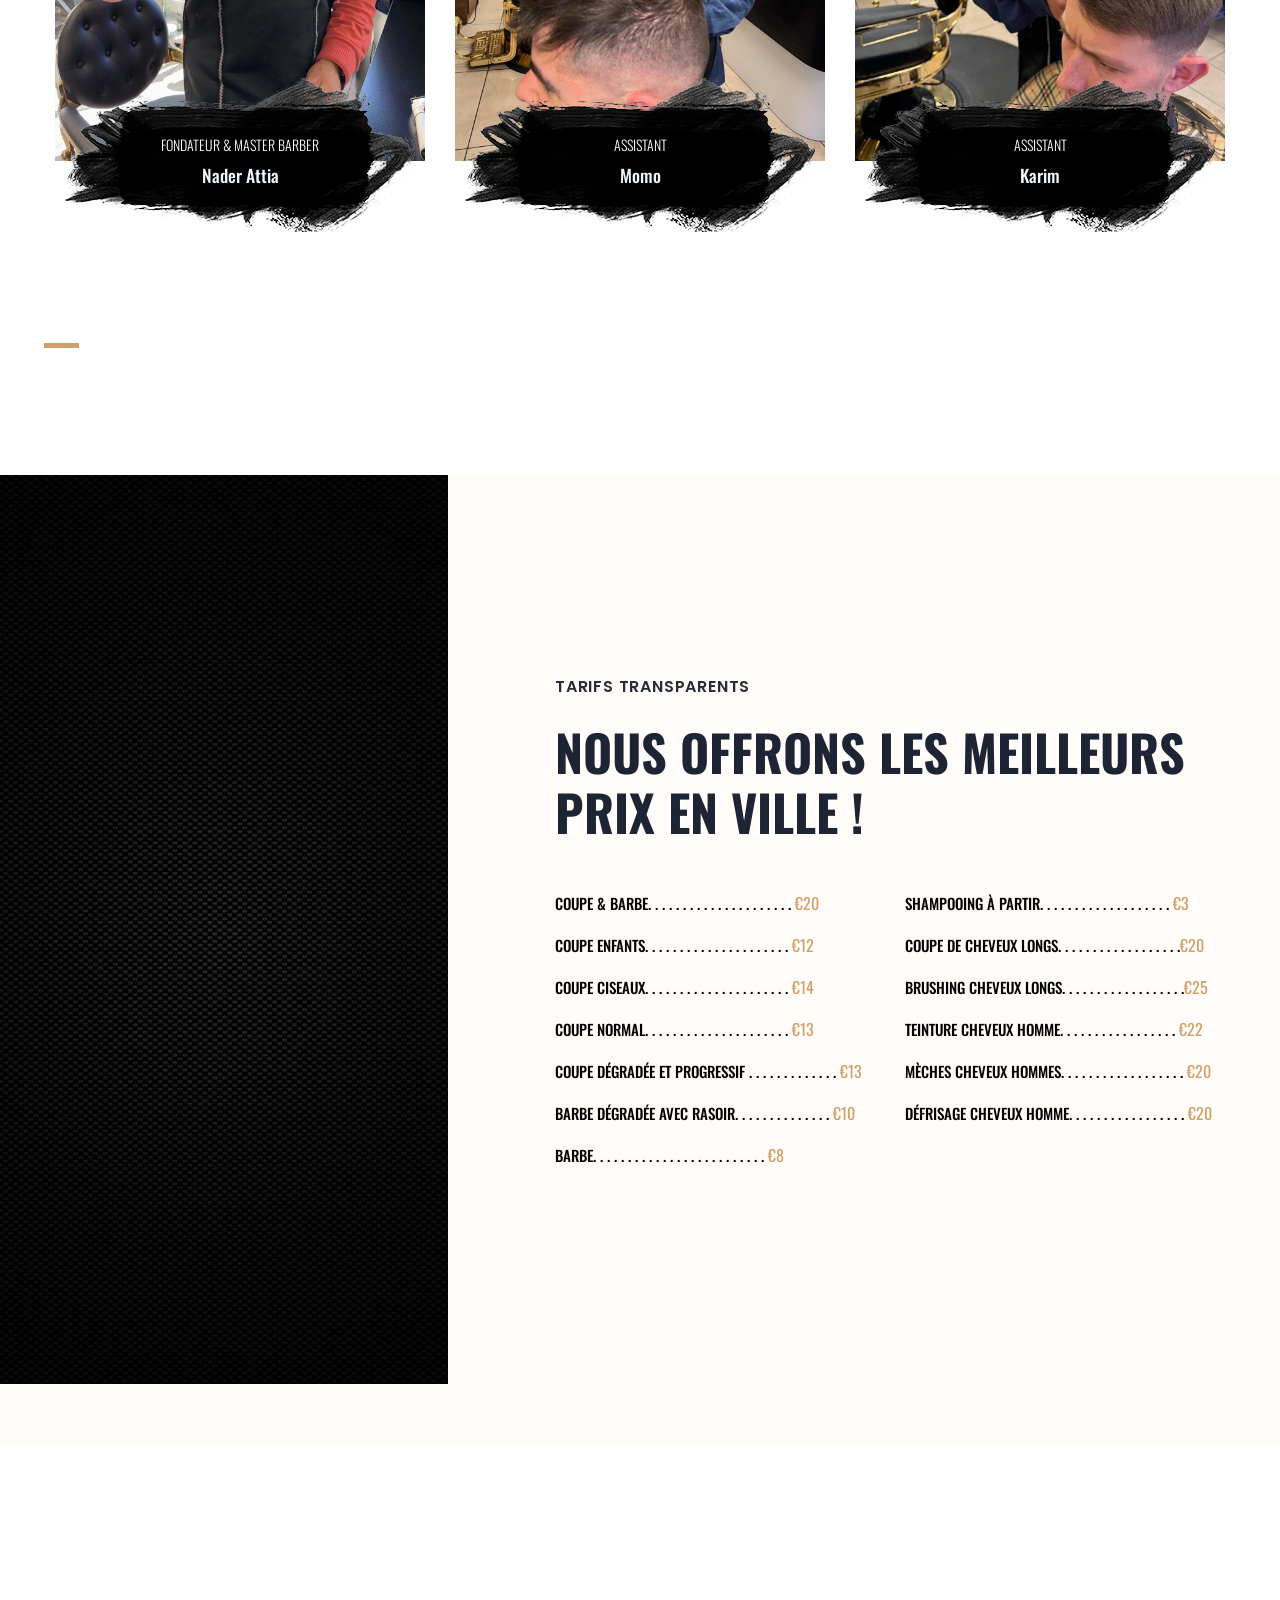
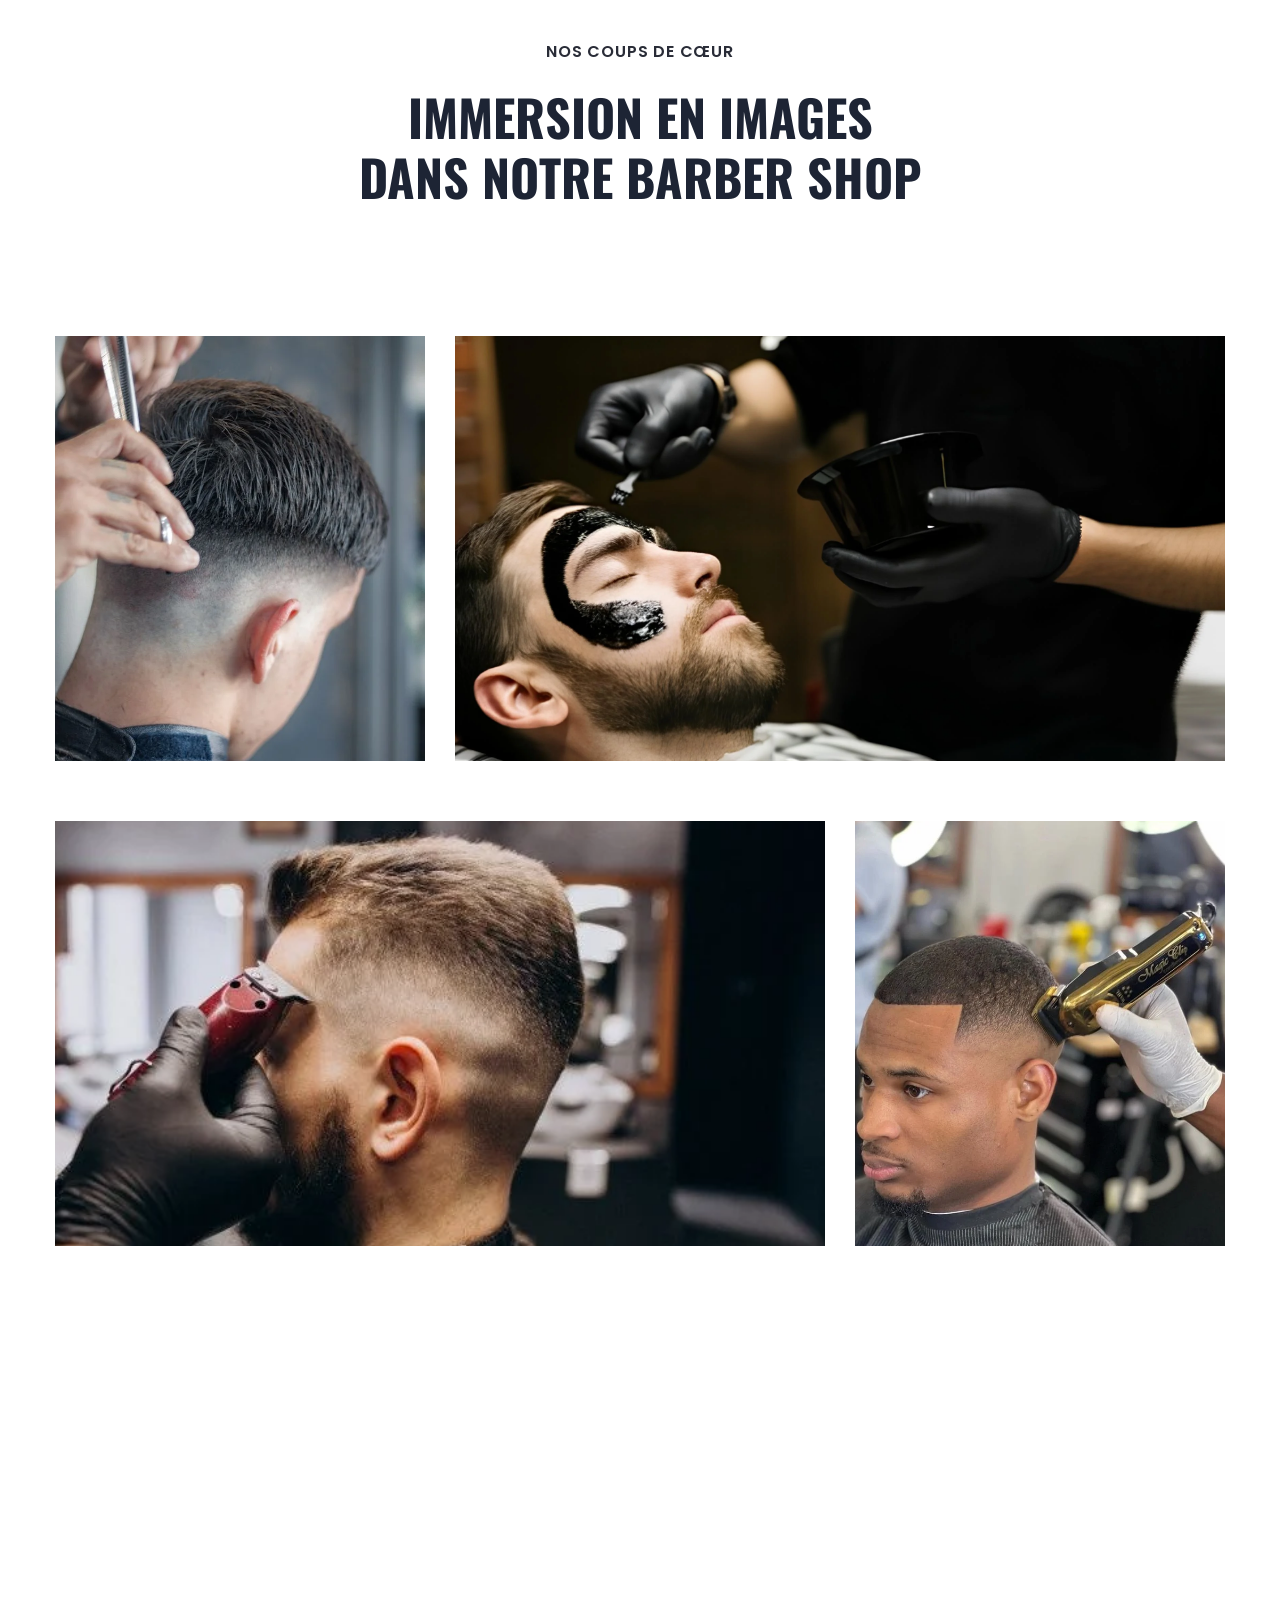
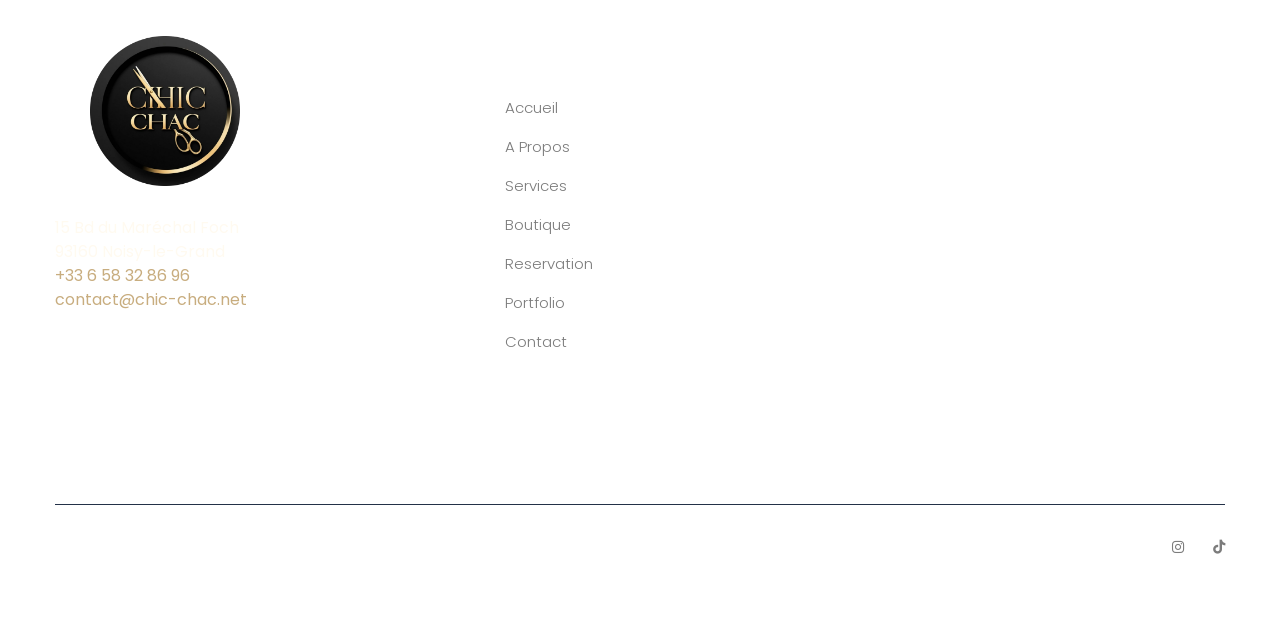
==== commit 6d15af63: "Restore UTF-8 encoding after legacy script cleanup" ====
--- a/about.html
+++ b/about.html
@@ -1,4 +1,4 @@
-﻿<!doctype html>
+<!doctype html>
 <html class="no-js" lang="fr" dir="ltr">
 <head>
     <script async src="https://www.googletagmanager.com/gtag/js?id=G-BL8CVHNL11"></script>
@@ -10,19 +10,19 @@
   gtag('config', 'G-BL8CVHNL11');
 </script>
 <script>
-    const CACHE_VERSION = 1.23; // IncrÃ©mentez ce numÃ©ro Ã  CHAQUE modification
+    const CACHE_VERSION = 1.23; // Incrémentez ce numéro à CHAQUE modification
     document.write(`<link rel="stylesheet" href="assets/css/style.css?v=${CACHE_VERSION}">`);
   </script>
     <meta charset="utf-8">
     <meta http-equiv="x-ua-compatible" content="ie=edge">
-    <title>Ã€ Propos | Chic Chac - Coiffeur Expert Homme Ã  Noisy-le-Grand (93160)</title>
-    <meta name="description" content="DÃ©couvrez Nader Attia, coiffeur expert homme Ã  Noisy-le-Grand avec 25 ans d'expÃ©rience. Certifications professionnelles, tendances actuelles & savoir-faire artisanal.">
+    <title>À Propos | Chic Chac - Coiffeur Expert Homme à Noisy-le-Grand (93160)</title>
+    <meta name="description" content="Découvrez Nader Attia, coiffeur expert homme à Noisy-le-Grand avec 25 ans d'expérience. Certifications professionnelles, tendances actuelles & savoir-faire artisanal.">
     <meta name="viewport" content="width=device-width, initial-scale=1">
     <meta name="geo.placename" content="Noisy-le-Grand">
     <meta name="geo.position" content="48.8478;2.5526">
     <meta name="ICBM" content="48.8478, 2.5526">
     <meta property="og:type" content="website">
-    <meta property="og:title" content="Chic Chac - 25 ans d'expertise en coiffure masculine Ã  Noisy-le-Grand">
+    <meta property="og:title" content="Chic Chac - 25 ans d'expertise en coiffure masculine à Noisy-le-Grand">
     <meta property="og:image" content="https://www.chic-chac.net/assets/img/logo/logo-chicchac.webp">
     <link rel="manifest" href="site.webmanifest">
     <link rel="shortcut icon" type="image/x-icon" href="assets/img/logo/logo-chicchac.webp">
@@ -89,7 +89,7 @@
                                     </nav>
                                 </div>
                                 <div class="header-right-btn f-right d-none d-lg-block ml-30">
-                                    <a href="reservation.html" class="btn header-btn">RÃ©server maintenant</a>
+                                    <a href="reservation.html" class="btn header-btn">Réserver maintenant</a>
                                 </div>
                             </div>
                         </div>   
@@ -99,7 +99,7 @@
                               <i class="fas fa-bars"></i>
                             </button>
                           
-                            <!-- Menu LatÃ©ral -->
+                            <!-- Menu Latéral -->
                             <div class="mobile-sidebar">
                               <div class="mobile-menu-overlay"></div>
                               <nav class="mobile-nav">
@@ -108,11 +108,11 @@
                                 </div>
                                 <ul>
                                   <li><a href="index.html">Accueil</a></li>
-                                  <li><a href="about.html">Ã€ Propos</a></li>
+                                  <li><a href="about.html">À Propos</a></li>
                                   <li><a href="services.html">Services</a></li>
                                   <li><a href="shop.html">Boutique</a></li>
                                   <li><a href="portfolio.html">Portfolio</a></li>
-                                  <li><a href="reservation.html">RÃ©servation</a></li>
+                                  <li><a href="reservation.html">Réservation</a></li>
                                   <li><a href="contact.html">Contact</a></li>
                                 </ul>
                               </nav>
@@ -134,7 +134,7 @@
                         <div class="col-xl-12">
                             <div class="hero-cap hero-cap2 pt-70 text-center">
                                 <h2>Notre Expertise en Coiffure Masculine</h2>
-                                <p class="lead" style="color: floralwhite;">25 ans d'art capillaire Ã  Noisy-le-Grand</p>
+                                <p class="lead" style="color: floralwhite;">25 ans d'art capillaire à Noisy-le-Grand</p>
                             </div>
                         </div>
                     </div>
@@ -149,24 +149,24 @@
                     <div class="col-lg-6 col-md-11">
                         <!-- about-img -->
                         <div class="about-img ">
-                            <img src="assets/img/gallery/neder-et-client.webp" alt="Nader Attia en dÃ©monstration de coupe homme - Salon Chic Chac">
+                            <img src="assets/img/gallery/neder-et-client.webp" alt="Nader Attia en démonstration de coupe homme - Salon Chic Chac">
                         </div>
                     </div>
                     <div class="col-lg-6 col-md-12">
                         <div class="about-caption">
                             <!-- Section Tittle -->
                             <div class="section-tittle section-tittle3 mb-35">
-                                <span>Lâ€™Art de la Coiffure par Nader Attia</span>
-                                <h2>Un Quart de SiÃ¨cle de Passion et de Perfection</h2>
-                            </div>
-                            <p class="mb-30 pera-bottom">FormÃ© auprÃ¨s des meilleurs barbiers de Tunisie, <strong>Nader Attia</strong> a perfectionnÃ© son art pendant 25 ans avant d'Ã©tablir <em>Chic Chac</em> Ã  Noisy-le-Grand. SpÃ©cialiste des tendances masculines (fade, taper cut, lissage brÃ©silien), il combine techniques ancestrales et innovations contemporaines.</p>
-                            <p class="pera-top mb-50">Depuis plus de 25 ans, j'ai transformÃ© chaque coiffure en une Å“uvre d'art, alliant innovation, expertise et passion pour rÃ©vÃ©ler la beautÃ© unique de chaque client</p>
+                                <span>L’Art de la Coiffure par Nader Attia</span>
+                                <h2>Un Quart de Siècle de Passion et de Perfection</h2>
+                            </div>
+                            <p class="mb-30 pera-bottom">Formé auprès des meilleurs barbiers de Tunisie, <strong>Nader Attia</strong> a perfectionné son art pendant 25 ans avant d'établir <em>Chic Chac</em> à Noisy-le-Grand. Spécialiste des tendances masculines (fade, taper cut, lissage brésilien), il combine techniques ancestrales et innovations contemporaines.</p>
+                            <p class="pera-top mb-50">Depuis plus de 25 ans, j'ai transformé chaque coiffure en une œuvre d'art, alliant innovation, expertise et passion pour révéler la beauté unique de chaque client</p>
                             <div class="certifications mt-4">
                                 <h3>Certifications &amp; Reconnaissances :</h3>
                                 <ul>
-                                    <li>DiplÃ´me d'Excellence en Coupe Homme - Institut Tunisien de Coiffure (2005)</li>
-                                    <li>Certification KÃ©ratine BrÃ©silienne AvancÃ©e - L'OrÃ©al Professionnel</li>
-                                    <li>MÃ©daille d'Or - Concours International de Barbe (Maroc 2019)</li>
+                                    <li>Diplôme d'Excellence en Coupe Homme - Institut Tunisien de Coiffure (2005)</li>
+                                    <li>Certification Kératine Brésilienne Avancée - L'Oréal Professionnel</li>
+                                    <li>Médaille d'Or - Concours International de Barbe (Maroc 2019)</li>
                             <img src="assets/img/gallery/signature.png" alt="Signature Nader Attia Chic Chac - Coiffeur homme Noisy-le-Grand">
                         </div>
                     </div>
@@ -198,8 +198,8 @@
                                 <i class="fi fi-ts-barber-shop"></i>
                             </div>
                             <div class="service-cap">
-                                <h4 itemprop="name">Coupe DÃ©gradÃ©e Expert</h4>
-                                <p itemprop="description">Transition parfaite entre longueurs pour un style moderne et urbain. Utilisation de techniques de fading prÃ©cises pour un rÃ©sultat net et personnalisÃ©.</p>
+                                <h4 itemprop="name">Coupe Dégradée Expert</h4>
+                                <p itemprop="description">Transition parfaite entre longueurs pour un style moderne et urbain. Utilisation de techniques de fading précises pour un résultat net et personnalisé.</p>
                                 <meta itemprop="price" content="20 EUR">
                                 <meta itemprop="serviceType" content="Coupe homme">
                             </div>
@@ -211,8 +211,8 @@
                                 <i class="fi fi-ss-soap"></i>
                             </div>
                             <div class="service-cap">
-                                <h4 itemprop="name">Lissage BrÃ©silien Professionnel</h4>
-                                <p itemprop="description">Technique de lissage Ã  la kÃ©ratine naturelle pour cheveux disciplinÃ©s et brillants. RÃ©sultat durable jusqu'Ã  3 mois sans abÃ®mer la fibre capillaire.</p>
+                                <h4 itemprop="name">Lissage Brésilien Professionnel</h4>
+                                <p itemprop="description">Technique de lissage à la kératine naturelle pour cheveux disciplinés et brillants. Résultat durable jusqu'à 3 mois sans abîmer la fibre capillaire.</p>
                                 <meta itemprop="price" content="25 EUR">
                                 <meta itemprop="serviceType" content="Soin capillaire">
                             </div>
@@ -225,7 +225,7 @@
                             </div>
                             <div class="service-cap">
                                 <h4 itemprop="name">Taper Fade & Sculpture Barbe</h4>
-                                <p itemprop="description">Alliance d'une coupe fade ajustÃ©e et d'une barbe ciselÃ©e au rasoir pour un look masculin sophistiquÃ©. Finition aux huiles nourrissantes.</p>
+                                <p itemprop="description">Alliance d'une coupe fade ajustée et d'une barbe ciselée au rasoir pour un look masculin sophistiqué. Finition aux huiles nourrissantes.</p>
                                 <meta itemprop="price" content="30 EUR">
                                 <meta itemprop="serviceType" content="Coupe barbe">
                             </div>
@@ -233,7 +233,7 @@
                     </div>
                     
 
-                    <!-- Ajouter les autres services avec la mÃªme structure -->
+                    <!-- Ajouter les autres services avec la même structure -->
                 </div>
                     
                 </div>
@@ -247,8 +247,8 @@
                 <div class="row justify-content-center">
                     <div class="col-xl-8 col-lg-8 col-md-11 col-sm-11">
                         <div class="section-tittle text-center mb-100">
-                            <span>Ã‰quipes Professionnelles</span>
-                            <h2>L'excellence au cÅ“ur de l'Ã©quipe</h2>
+                            <span>Équipes Professionnelles</span>
+                            <h2>L'excellence au cœur de l'équipe</h2>
                         </div>
                     </div>
                 </div>
@@ -311,25 +311,25 @@
                             <div class="col-lg-6 col-md-6 col-sm-6">
                                 <div class="pricing-list">
                                     <ul>
-                                        <li>Coupe & Barbe. . . . . . . . . . . . . . . . . . . . . <span>â‚¬20</span></li>
-                                        <li>Coupe enfants. . . . . . . . . . . . . . . . . . . . . <span>â‚¬12</span></li>
-                                        <li>Coupe ciseaux. . . . . . . . . . . . . . . . . . . . . <span>â‚¬14</span></li>
-                                        <li>Coupe normal. . . . . . . . . . . . . . . . . . . . .  <span>â‚¬13</span></li>
-                                        <li>Coupe dÃ©gradÃ©e et progressif . . . . . . . . . . . . . <span>â‚¬13</span></li>
-                                        <li>Barbe dÃ©gradÃ©e avec rasoir. . . . . . . . . . . . .  . <span>â‚¬10</span></li>
-                                        <li>Barbe. . . . . . . . . . . . . . . . . . . . . . . . . <span>â‚¬8</span></li>
+                                        <li>Coupe & Barbe. . . . . . . . . . . . . . . . . . . . . <span>€20</span></li>
+                                        <li>Coupe enfants. . . . . . . . . . . . . . . . . . . . . <span>€12</span></li>
+                                        <li>Coupe ciseaux. . . . . . . . . . . . . . . . . . . . . <span>€14</span></li>
+                                        <li>Coupe normal. . . . . . . . . . . . . . . . . . . . .  <span>€13</span></li>
+                                        <li>Coupe dégradée et progressif . . . . . . . . . . . . . <span>€13</span></li>
+                                        <li>Barbe dégradée avec rasoir. . . . . . . . . . . . .  . <span>€10</span></li>
+                                        <li>Barbe. . . . . . . . . . . . . . . . . . . . . . . . . <span>€8</span></li>
                                     </ul>
                                 </div>
                             </div>
                             <div class="col-lg-6 col-md-6 col-sm-6">
                                 <div class="pricing-list">
                                     <ul>
-                                        <li>Shampooing Ã  partir. . . . . . . . . . . . . . . . . . . <span>â‚¬3</span></li>
-                                        <li>Coupe de cheveux longs. . . . . . . . . . . . . . . . . .<span>â‚¬20</span></li>
-                                        <li>Brushing cheveux longs. . . . . . . . . . . . . . . . . .<span>â‚¬25</span></li>
-                                        <li>Teinture cheveux homme. . . . . . . . . . . . . . . . .  <span>â‚¬22</span></li>
-                                        <li>MÃ¨ches cheveux hommes. . . . . . . . . . . . . . . . . . <span>â‚¬20</span></li>
-                                        <li>DÃ©frisage cheveux homme. . . . . . . . . . . . . . . . . <span>â‚¬20</span></li>
+                                        <li>Shampooing à partir. . . . . . . . . . . . . . . . . . . <span>€3</span></li>
+                                        <li>Coupe de cheveux longs. . . . . . . . . . . . . . . . . .<span>€20</span></li>
+                                        <li>Brushing cheveux longs. . . . . . . . . . . . . . . . . .<span>€25</span></li>
+                                        <li>Teinture cheveux homme. . . . . . . . . . . . . . . . .  <span>€22</span></li>
+                                        <li>Mèches cheveux hommes. . . . . . . . . . . . . . . . . . <span>€20</span></li>
+                                        <li>Défrisage cheveux homme. . . . . . . . . . . . . . . . . <span>€20</span></li>
                                     </ul>
                                 </div>
                             </div>
@@ -351,7 +351,7 @@
                 <div class="row justify-content-center">
                     <div class="col-xl-6 col-lg-7 col-md-9 col-sm-10">
                         <div class="section-tittle text-center mb-100">
-                            <span>Nos coups de cÅ“ur</span>
+                            <span>Nos coups de cœur</span>
                             <h2>Immersion en images dans notre barber shop</h2>
                         </div>
                     </div>
@@ -401,7 +401,7 @@
                                     <a href="index.html"><img src="assets/img/logo/logo-chicchac.webp" alt="Chic Chac - Coiffeur homme 93160 Noisy-le-Grand"></a>
                                 </div>
                                 <address class="footer-number" itemprop="address" itemscope itemtype="http://schema.org/PostalAddress"> <!-- SEO: Microdata -->
-                                    <span itemprop="streetAddress" style="color: floralwhite;" >15 Bd du MarÃ©chal Foch</span><br>
+                                    <span itemprop="streetAddress" style="color: floralwhite;" >15 Bd du Maréchal Foch</span><br>
                                     <span itemprop="postalCode" style="color: floralwhite;">93160</span> 
                                     <span itemprop="addressLocality" style="color: floralwhite;">Noisy-le-Grand</span><br>
                                     <a href="tel:+336583286296" itemprop="telephone" style="color:#c8ad7f;">+33 6 58 32 86 96</a><br> <!-- SEO: Tel cliquable -->
@@ -429,13 +429,13 @@
                         <div class="col-xl-4 col-lg-4 col-md-6 col-sm-8">
                             <div class="single-footer-caption mb-50">
                                 <div class="footer-tittle">
-                                    <h4>ConfidentialitÃ©</h4>
+                                    <h4>Confidentialité</h4>
                                     <p class="privacy-text">
-                                        Nous respectons votre vie privÃ©e. Aucune donnÃ©e personnelle n'est collectÃ©e ou utilisÃ©e, 
-                                        Ã  l'exception de votre numÃ©ro de tÃ©lÃ©phone qui est exclusivement utilisÃ© pour vous prÃ©venir 
+                                        Nous respectons votre vie privée. Aucune donnée personnelle n'est collectée ou utilisée, 
+                                        à l'exception de votre numéro de téléphone qui est exclusivement utilisé pour vous prévenir 
                                         en cas de modification de votre rendez-vous.
                                     </p>
-                                    <a href="javascript:void(0)" class="footer-link" onclick="openPrivacyModal()">Politique de confidentialitÃ©</a>
+                                    <a href="javascript:void(0)" class="footer-link" onclick="openPrivacyModal()">Politique de confidentialité</a>
                                 </div>
                             </div>
                         </div>
@@ -500,7 +500,7 @@
     <script src="./assets/js/contact.js"></script>
     <script src="./assets/js/jquery.form.js"></script>
     <script src="./assets/js/jquery.validate.min.js"></script>
-<script src="./assets/js/jquery.ajaxchimp.min.js"></script>
+    <script src="./assets/js/jquery.ajaxchimp.min.js"></script>
     
     <!-- Jquery Plugins, main Jquery -->	
     <script src="./assets/js/plugins.js"></script>
@@ -517,27 +517,27 @@
       <div id="privacyModal" class="privacy-modal">
         <div class="modal-content">
             <span class="close-modal">&times;</span>
-            <h2>Politique de confidentialitÃ© complÃ¨te</h2>
+            <h2>Politique de confidentialité complète</h2>
             <div class="policy-text">
-                <h3>1. Collecte des donnÃ©es</h3>
-                <p>Seul votre numÃ©ro de tÃ©lÃ©phone est collectÃ© lors de la prise de rendez-vous.</p>
+                <h3>1. Collecte des données</h3>
+                <p>Seul votre numéro de téléphone est collecté lors de la prise de rendez-vous.</p>
     
                 <h3>2. Utilisation</h3>
-                <p>UtilisÃ© exclusivement pour :</p>
+                <p>Utilisé exclusivement pour :</p>
                 <ul>
                     <li>Confirmation des rendez-vous</li>
                     <li>Alerte en cas de modification</li>
                 </ul>
     
                 <h3>3. Conservation</h3>
-                <p>Vos donnÃ©es sont supprimÃ©es :</p>
+                <p>Vos données sont supprimées :</p>
                 <ul>
-                    <li>6 mois aprÃ¨s votre dernier rendez-vous</li>
-                    <li>Sur simple demande Ã  <a href="mailto:contact@chic-chac.net">contact@chic-chac.net</a></li>
+                    <li>6 mois après votre dernier rendez-vous</li>
+                    <li>Sur simple demande à <a href="mailto:contact@chic-chac.net">contact@chic-chac.net</a></li>
                 </ul>
     
-                <h3>4. SÃ©curitÃ©</h3>
-                <p>Vos informations sont stockÃ©es dans un systÃ¨me sÃ©curisÃ© et ne sont jamais partagÃ©es avec des tiers.</p>
+                <h3>4. Sécurité</h3>
+                <p>Vos informations sont stockées dans un système sécurisé et ne sont jamais partagées avec des tiers.</p>
             </div>
         </div>
     </div>
@@ -592,7 +592,7 @@
         text-decoration: underline;
     }
     .modal-content a:hover {
-        color: #e6e6e6 !important; /* LÃ©ger changement au survol */
+        color: #e6e6e6 !important; /* Léger changement au survol */
     }
     .close-modal {
         color: #fff !important;
@@ -605,7 +605,7 @@
         document.getElementById('privacyModal').style.display = 'block';
     }
     
-    // Fermer en cliquant sur Ã—
+    // Fermer en cliquant sur ×
     document.querySelector('.close-modal').onclick = function() {
         document.getElementById('privacyModal').style.display = 'none';
     }
@@ -618,4 +618,4 @@
     }
     </script> 
     </body>
-</html>
+</html>
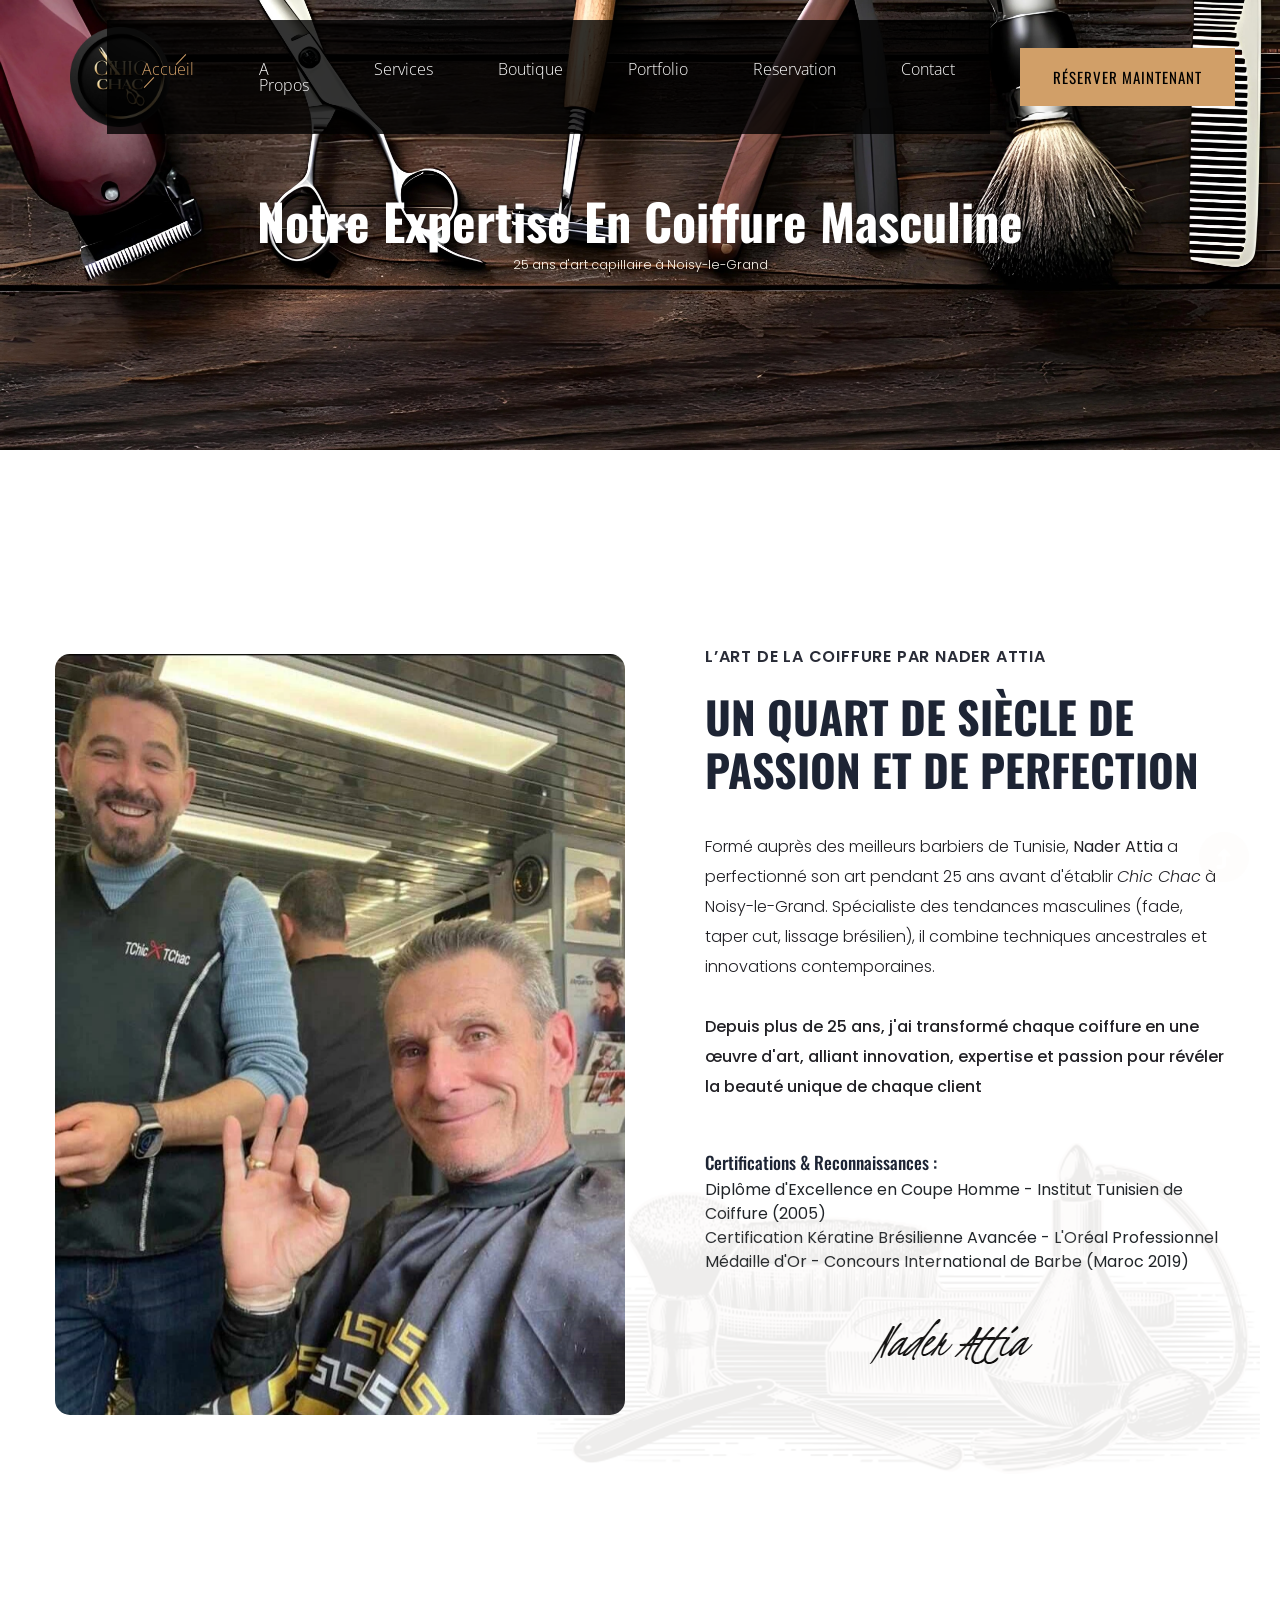
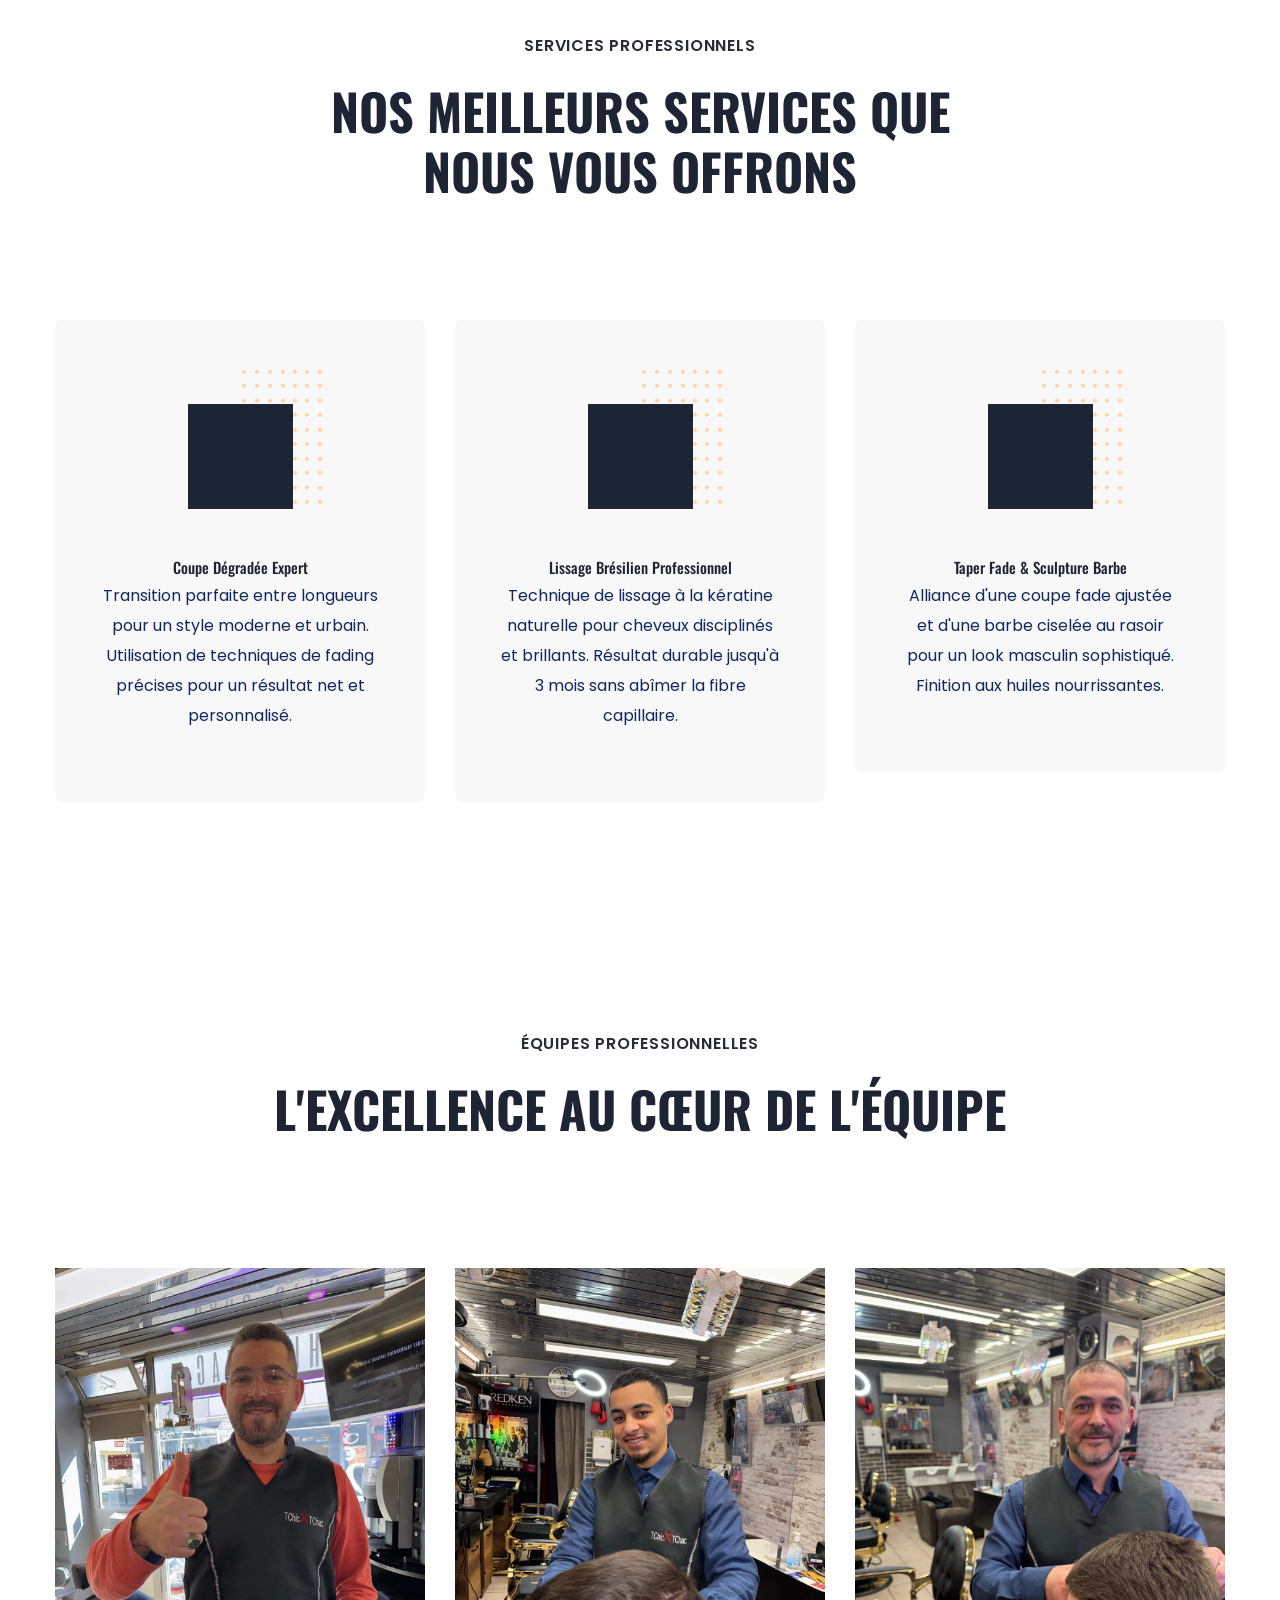
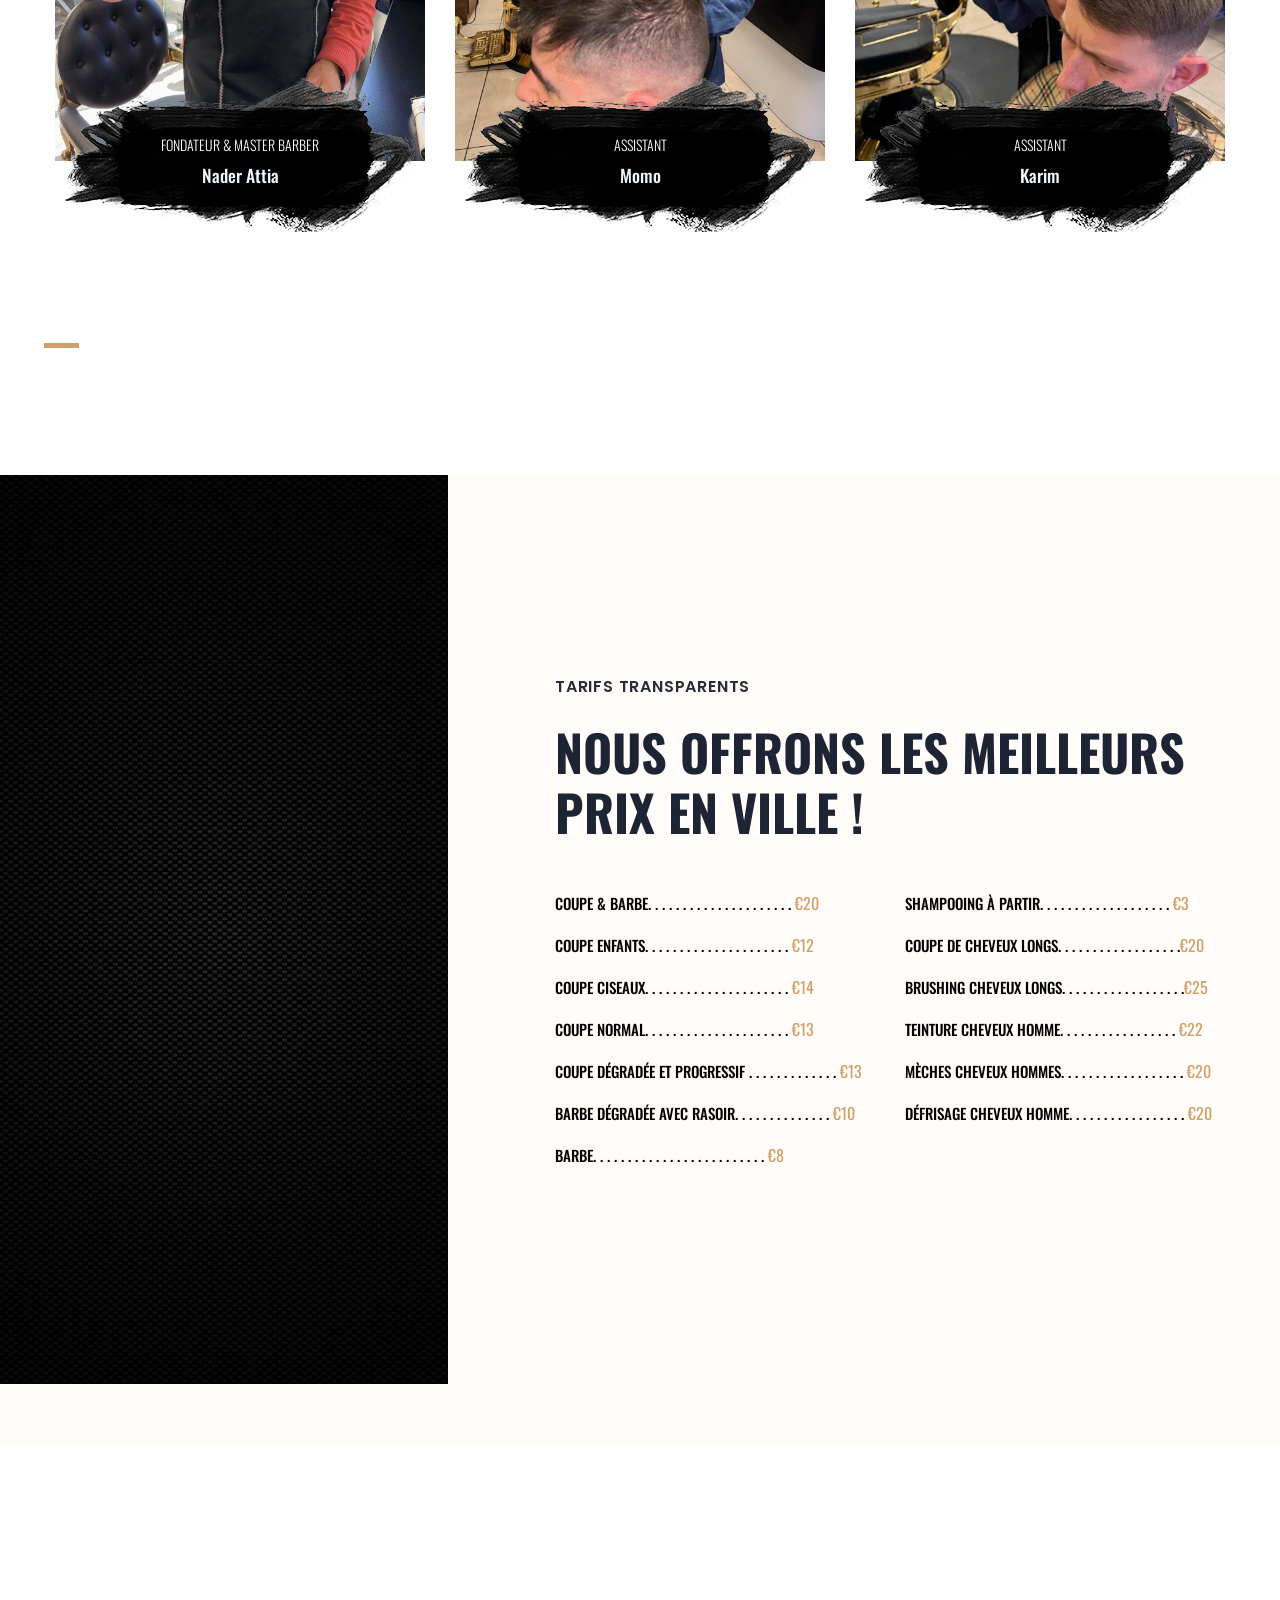
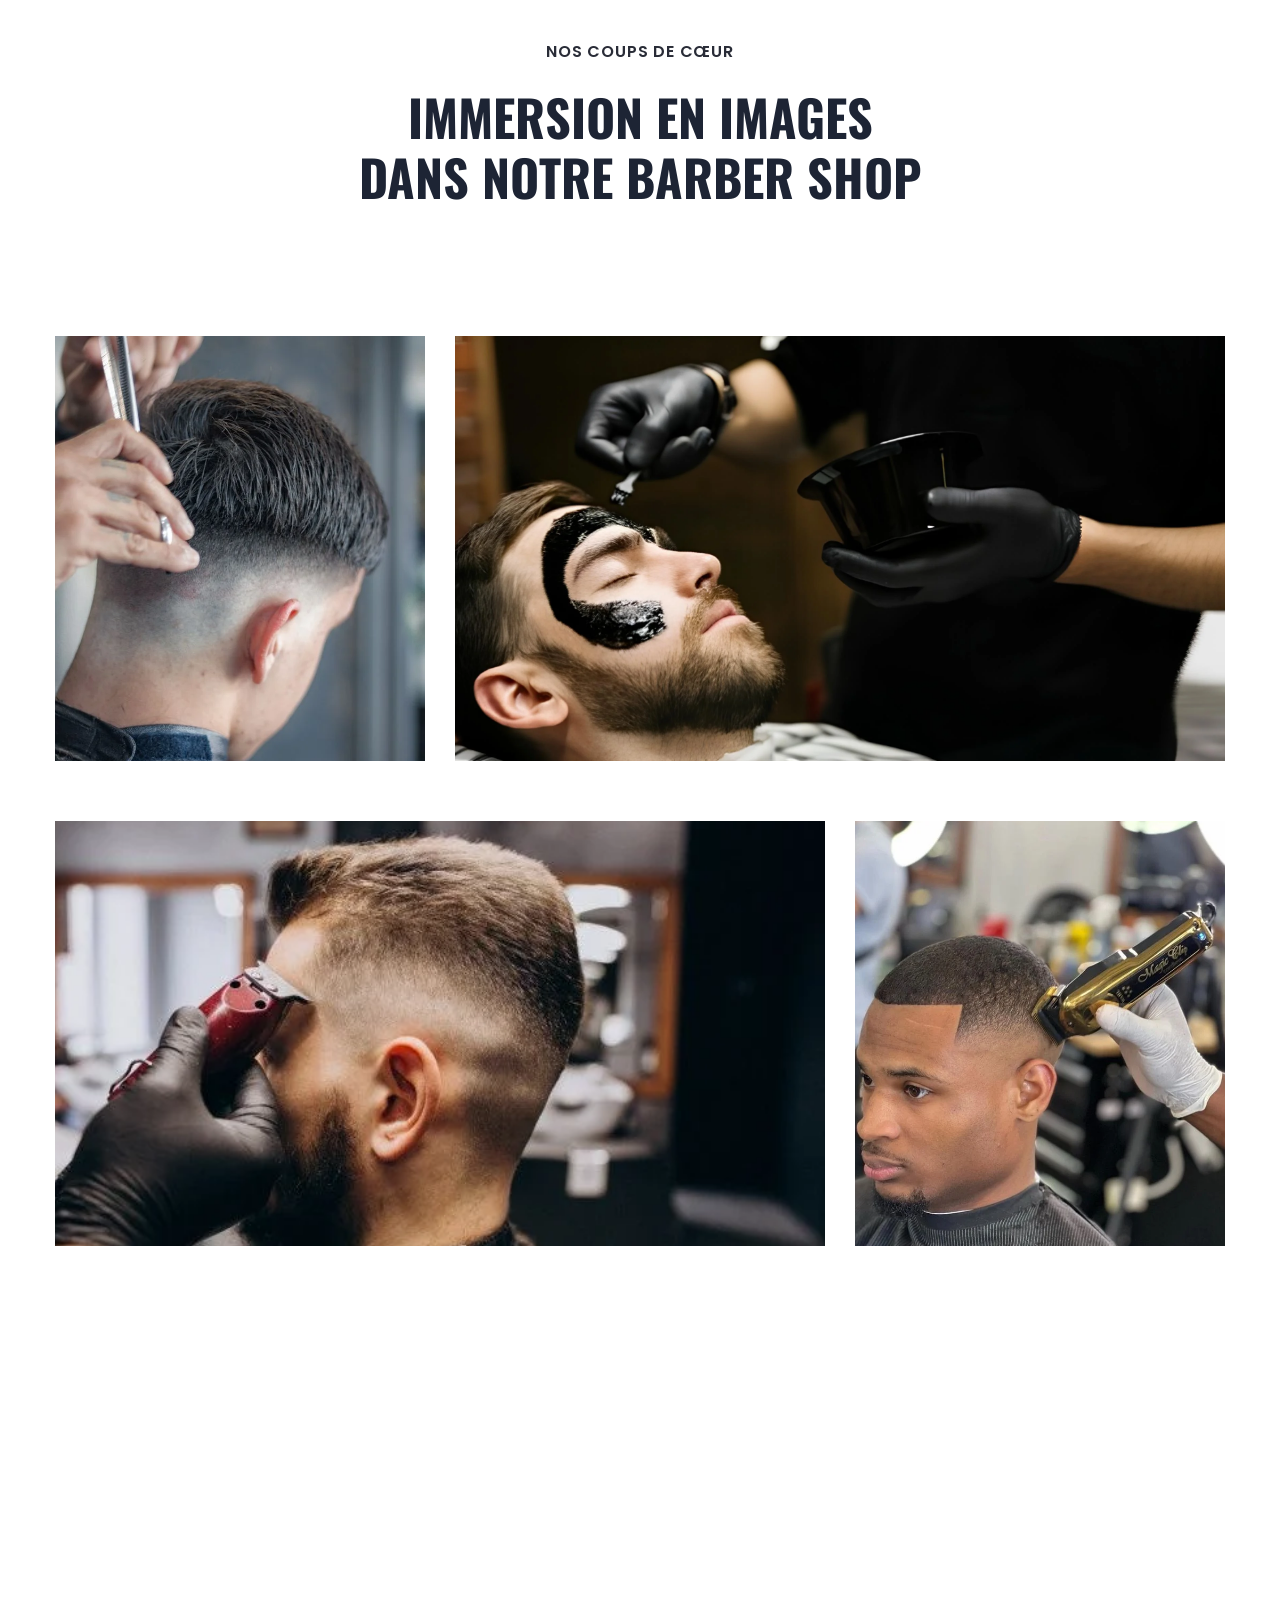
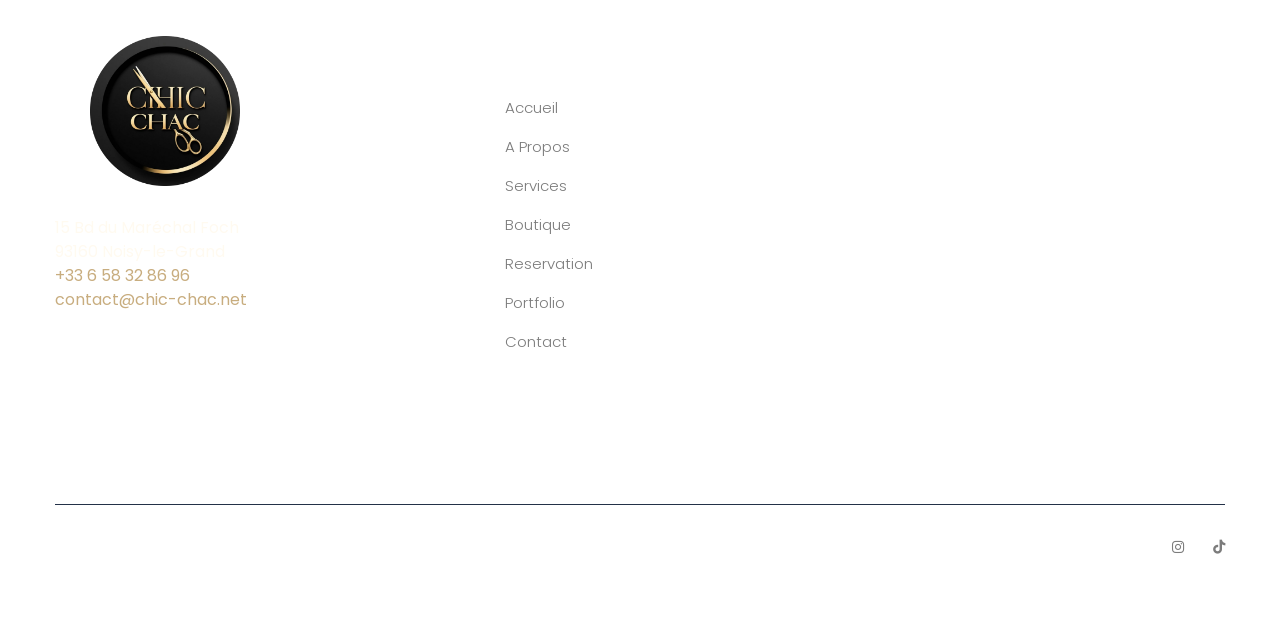
==== commit b8e80c7d: "Fix final HTML structure and stale manifest references" ====
--- a/about.html
+++ b/about.html
@@ -24,7 +24,6 @@
     <meta property="og:type" content="website">
     <meta property="og:title" content="Chic Chac - 25 ans d'expertise en coiffure masculine à Noisy-le-Grand">
     <meta property="og:image" content="https://www.chic-chac.net/assets/img/logo/logo-chicchac.webp">
-    <link rel="manifest" href="site.webmanifest">
     <link rel="shortcut icon" type="image/x-icon" href="assets/img/logo/logo-chicchac.webp">
 
 	<!-- CSS here -->
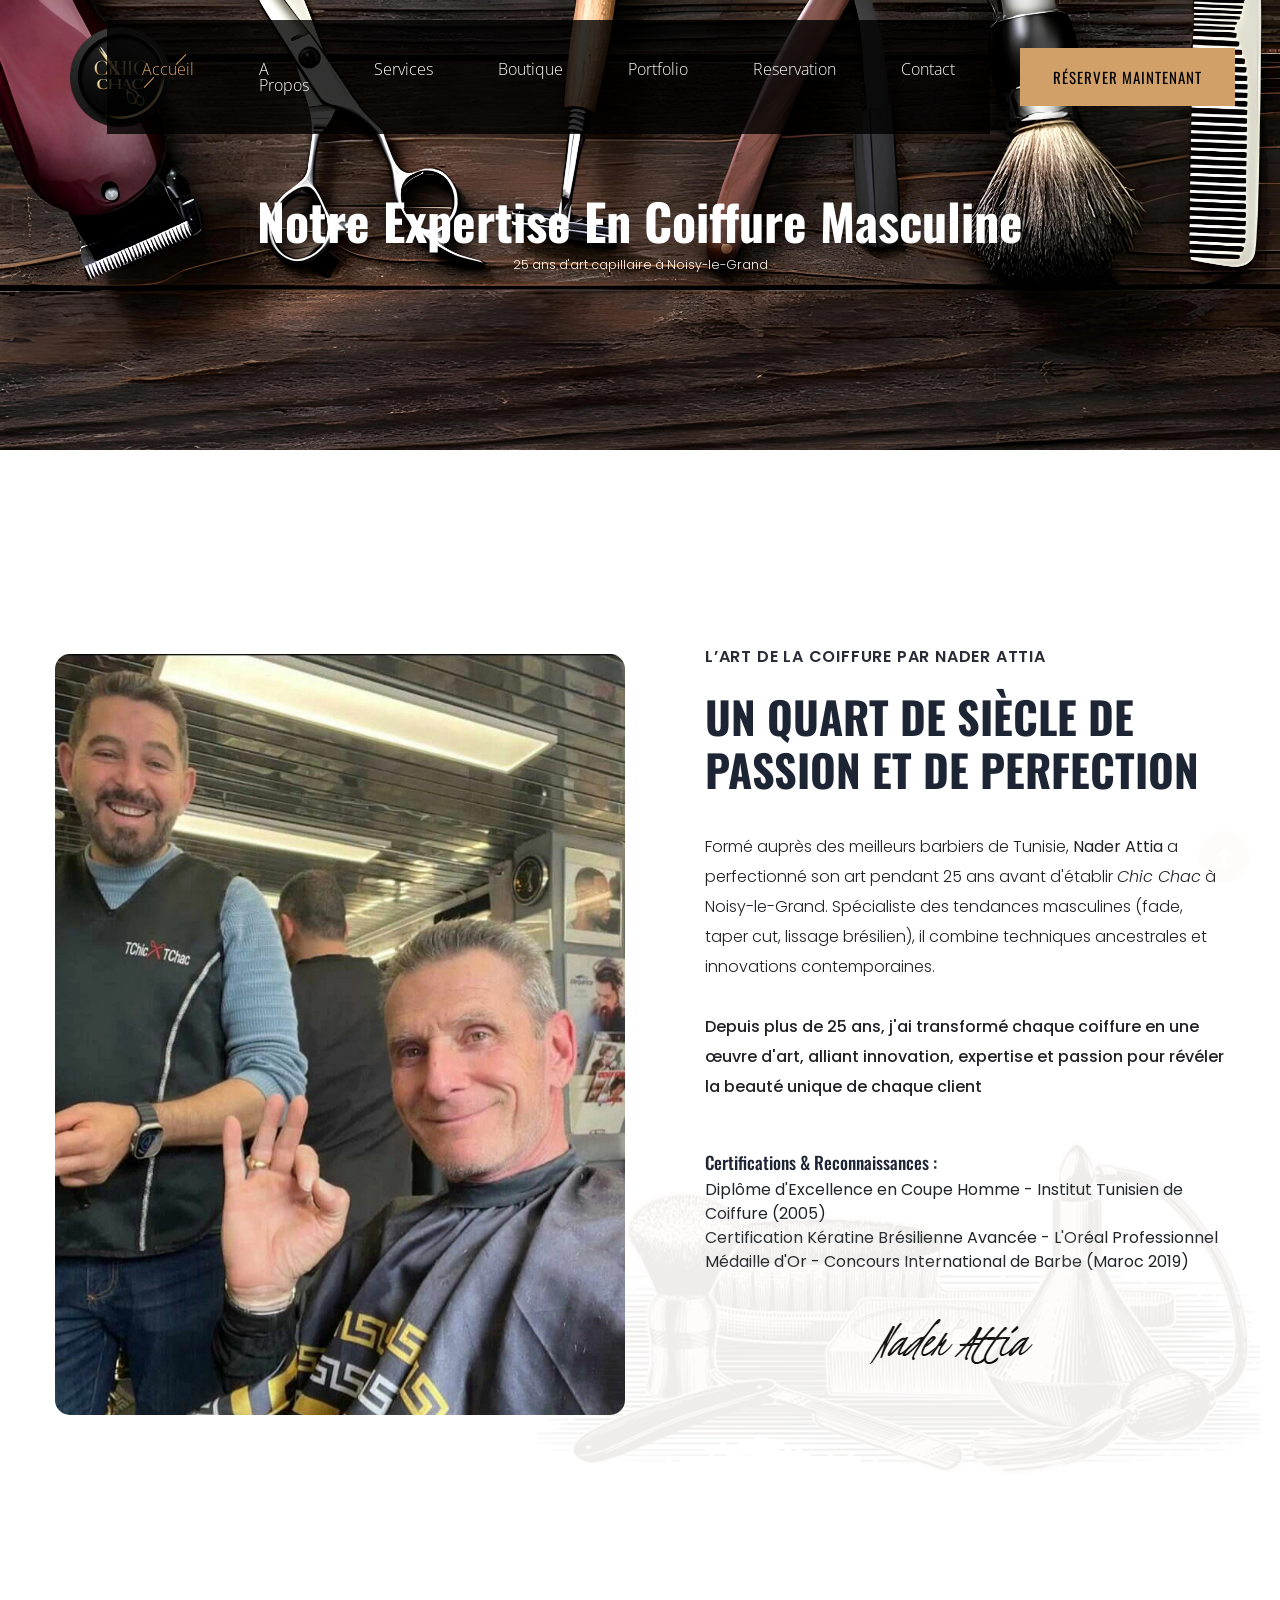
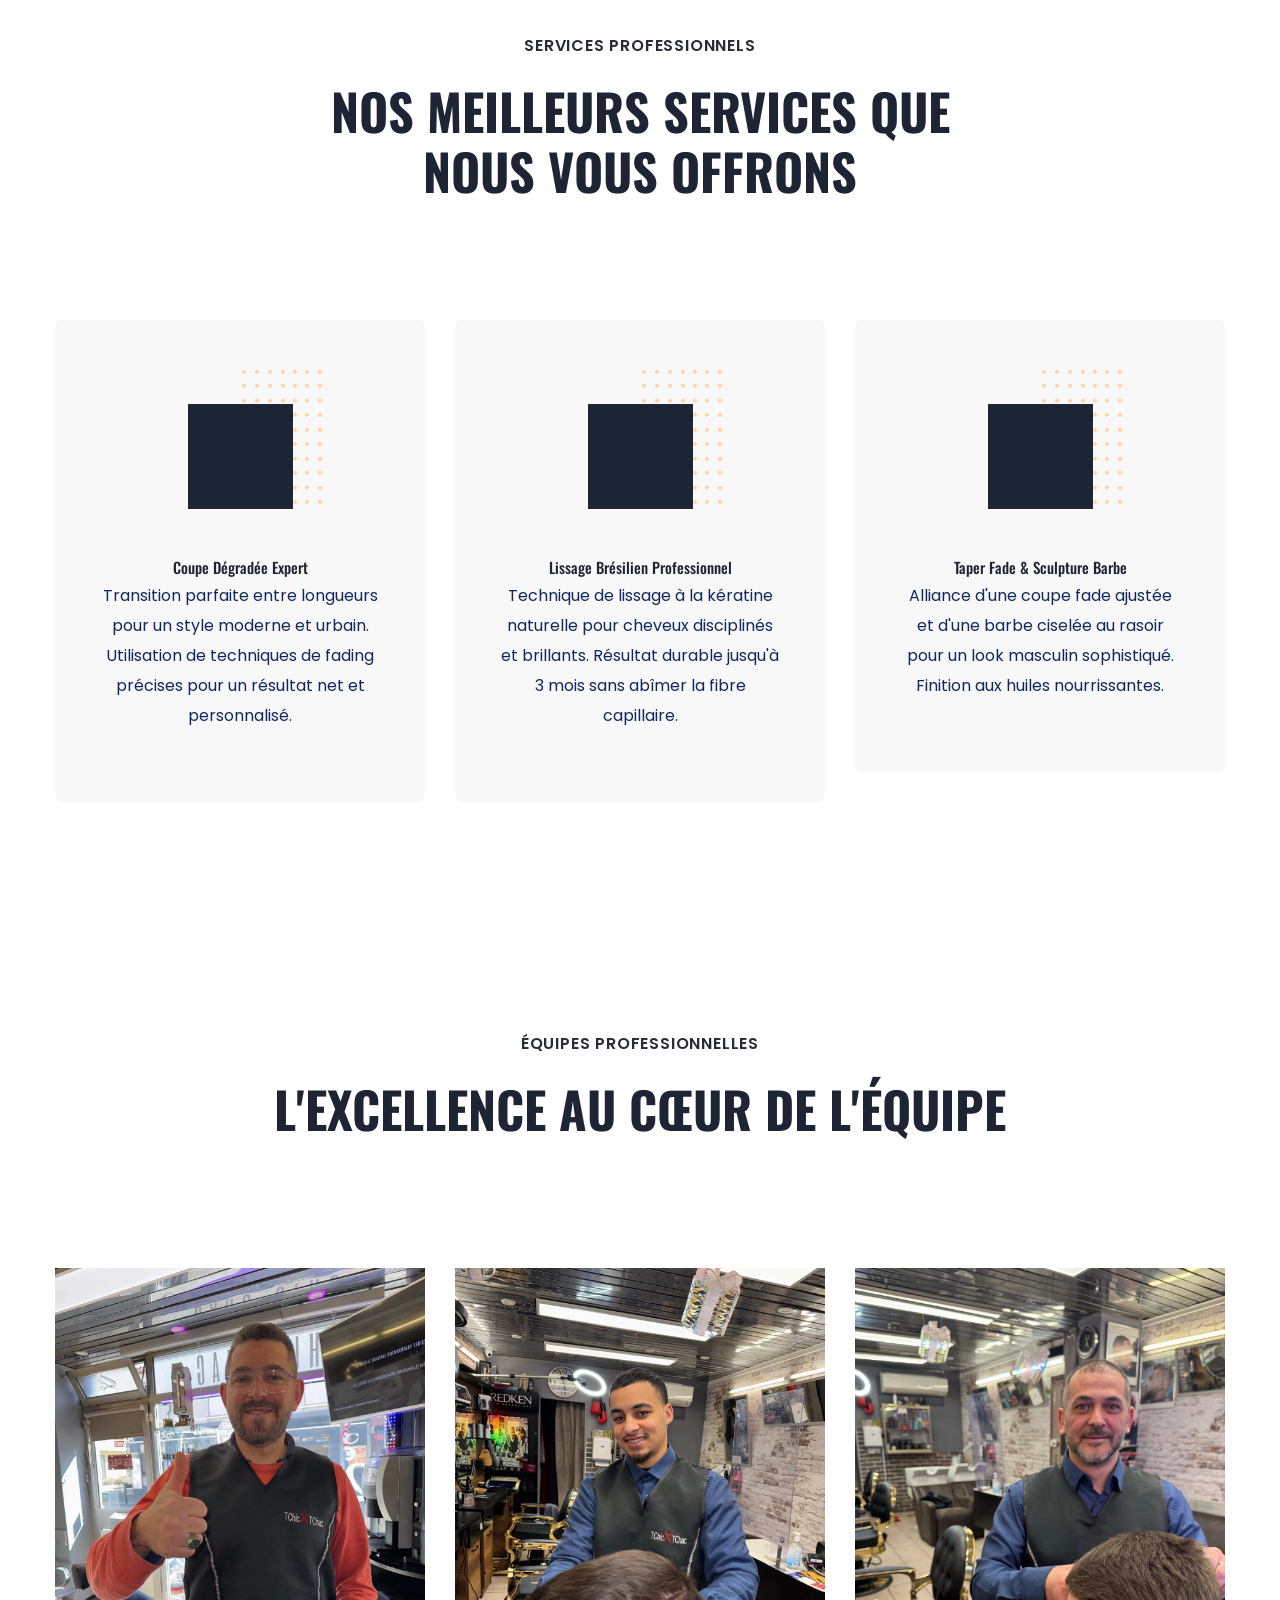
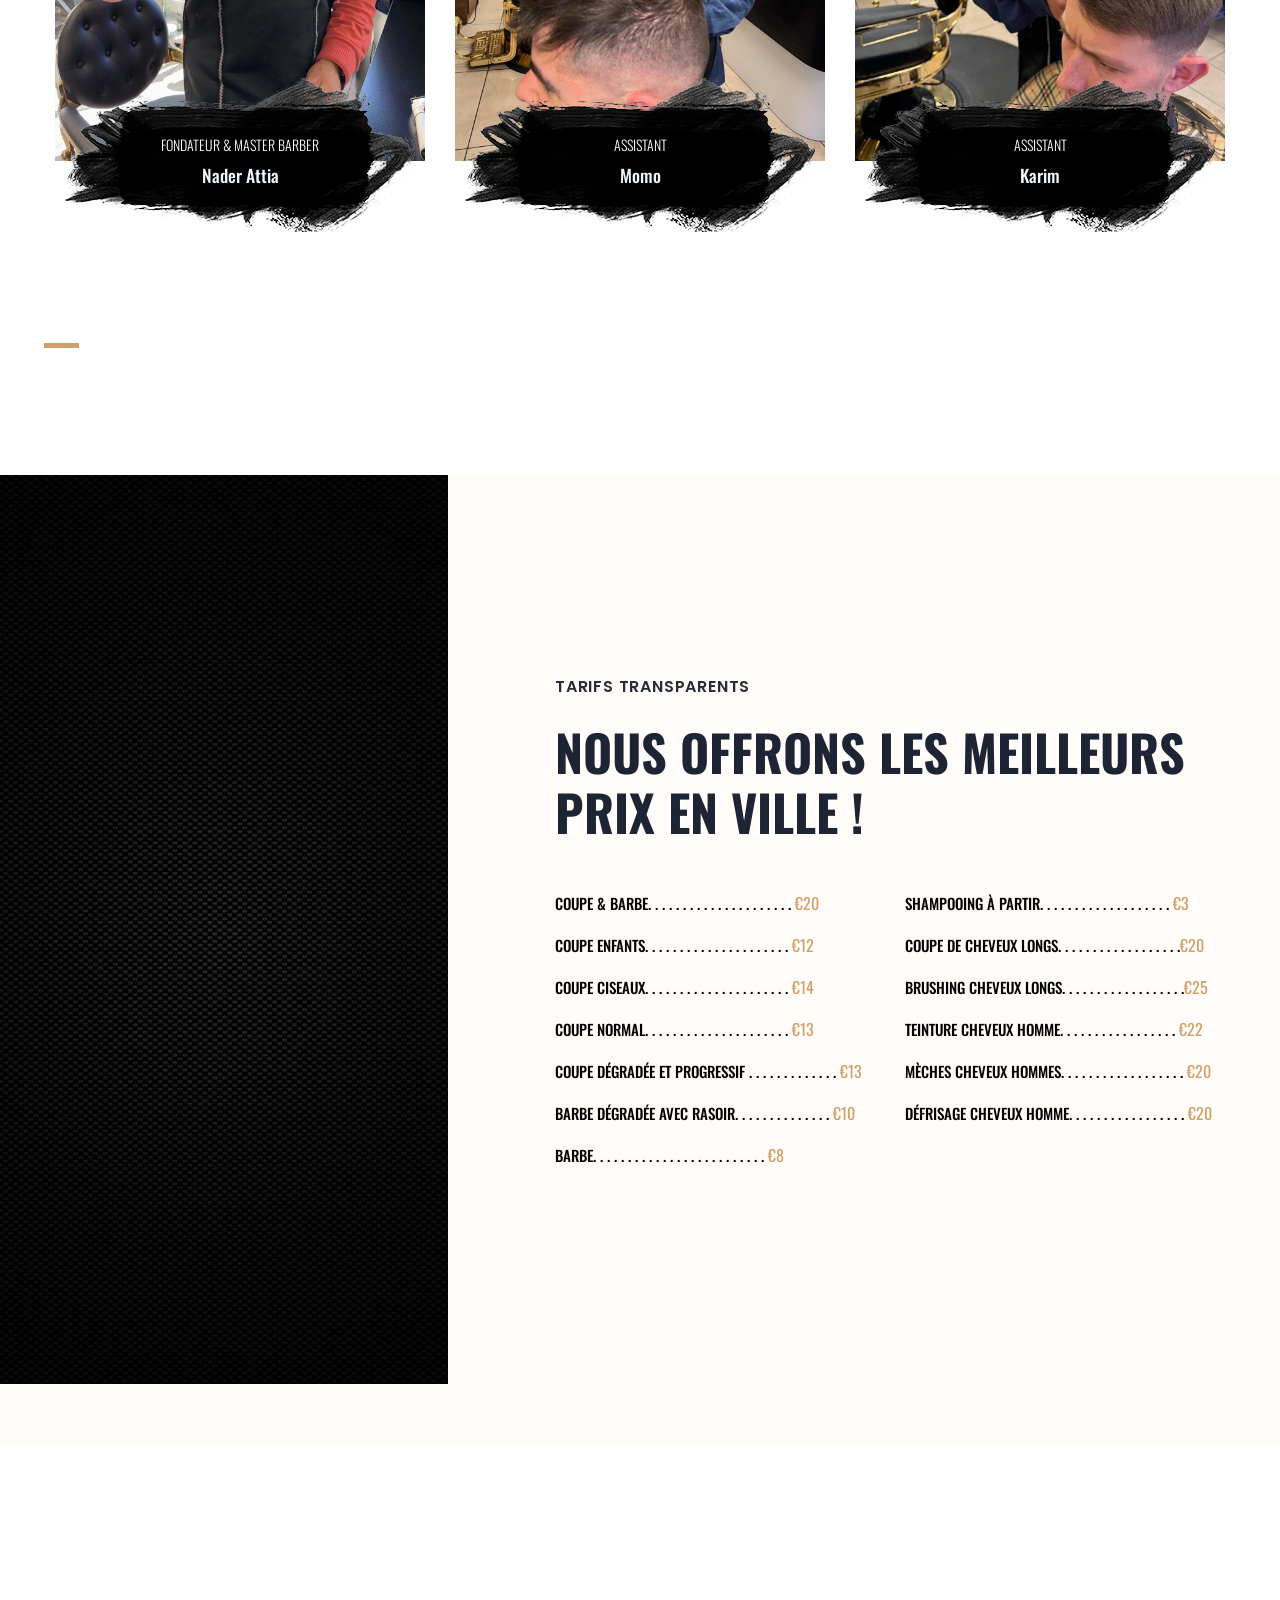
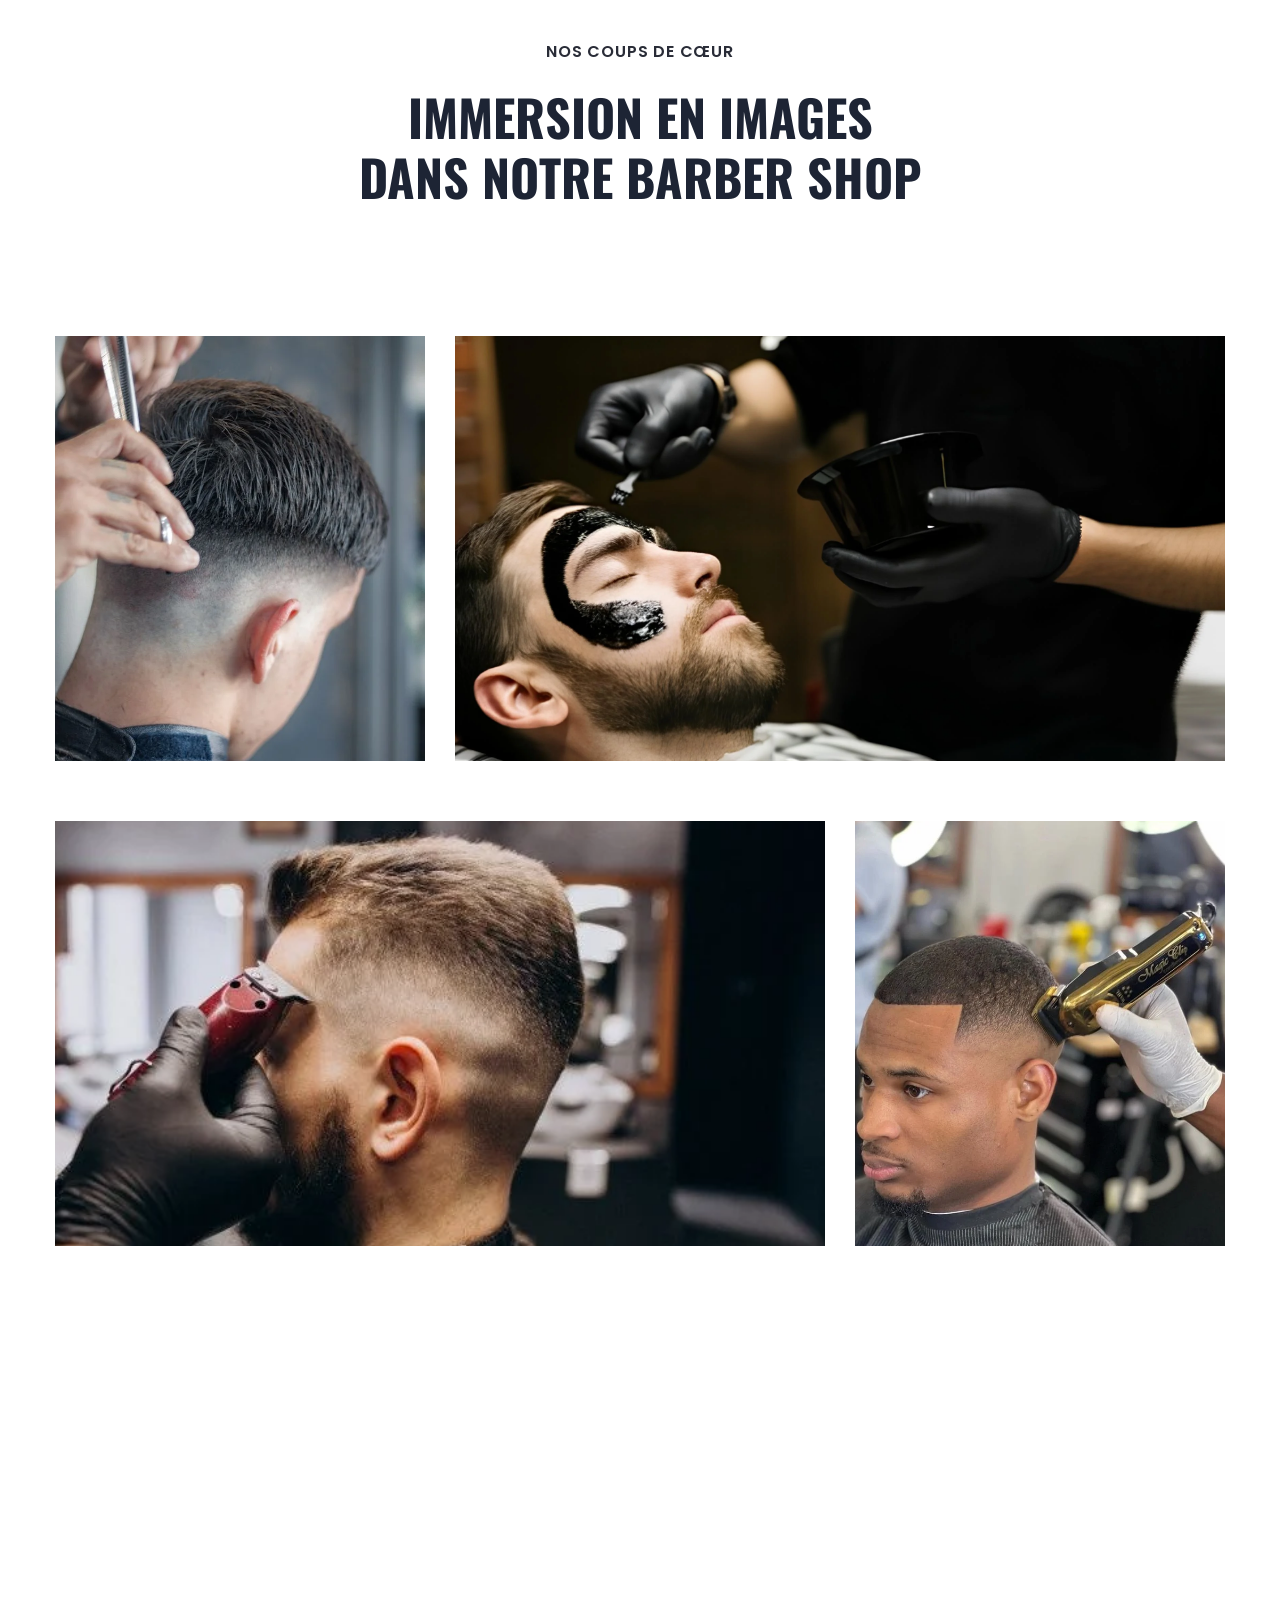
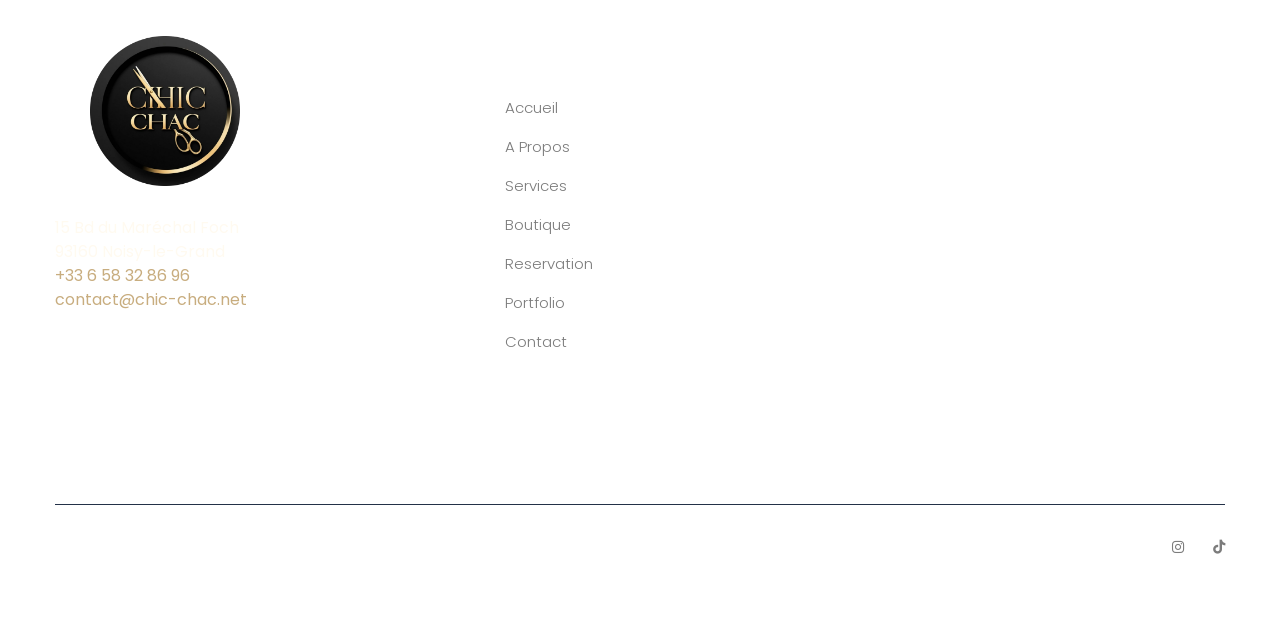
==== commit 334a65b2: "Align SEO metadata with Netlify deployment" ====
--- a/about.html
+++ b/about.html
@@ -23,7 +23,7 @@
     <meta name="ICBM" content="48.8478, 2.5526">
     <meta property="og:type" content="website">
     <meta property="og:title" content="Chic Chac - 25 ans d'expertise en coiffure masculine à Noisy-le-Grand">
-    <meta property="og:image" content="https://www.chic-chac.net/assets/img/logo/logo-chicchac.webp">
+    <meta property="og:image" content="https://chic-chac.netlify.applify.app/assets/img/logo/logo-chicchac.webp">
     <link rel="shortcut icon" type="image/x-icon" href="assets/img/logo/logo-chicchac.webp">
 
 	<!-- CSS here -->
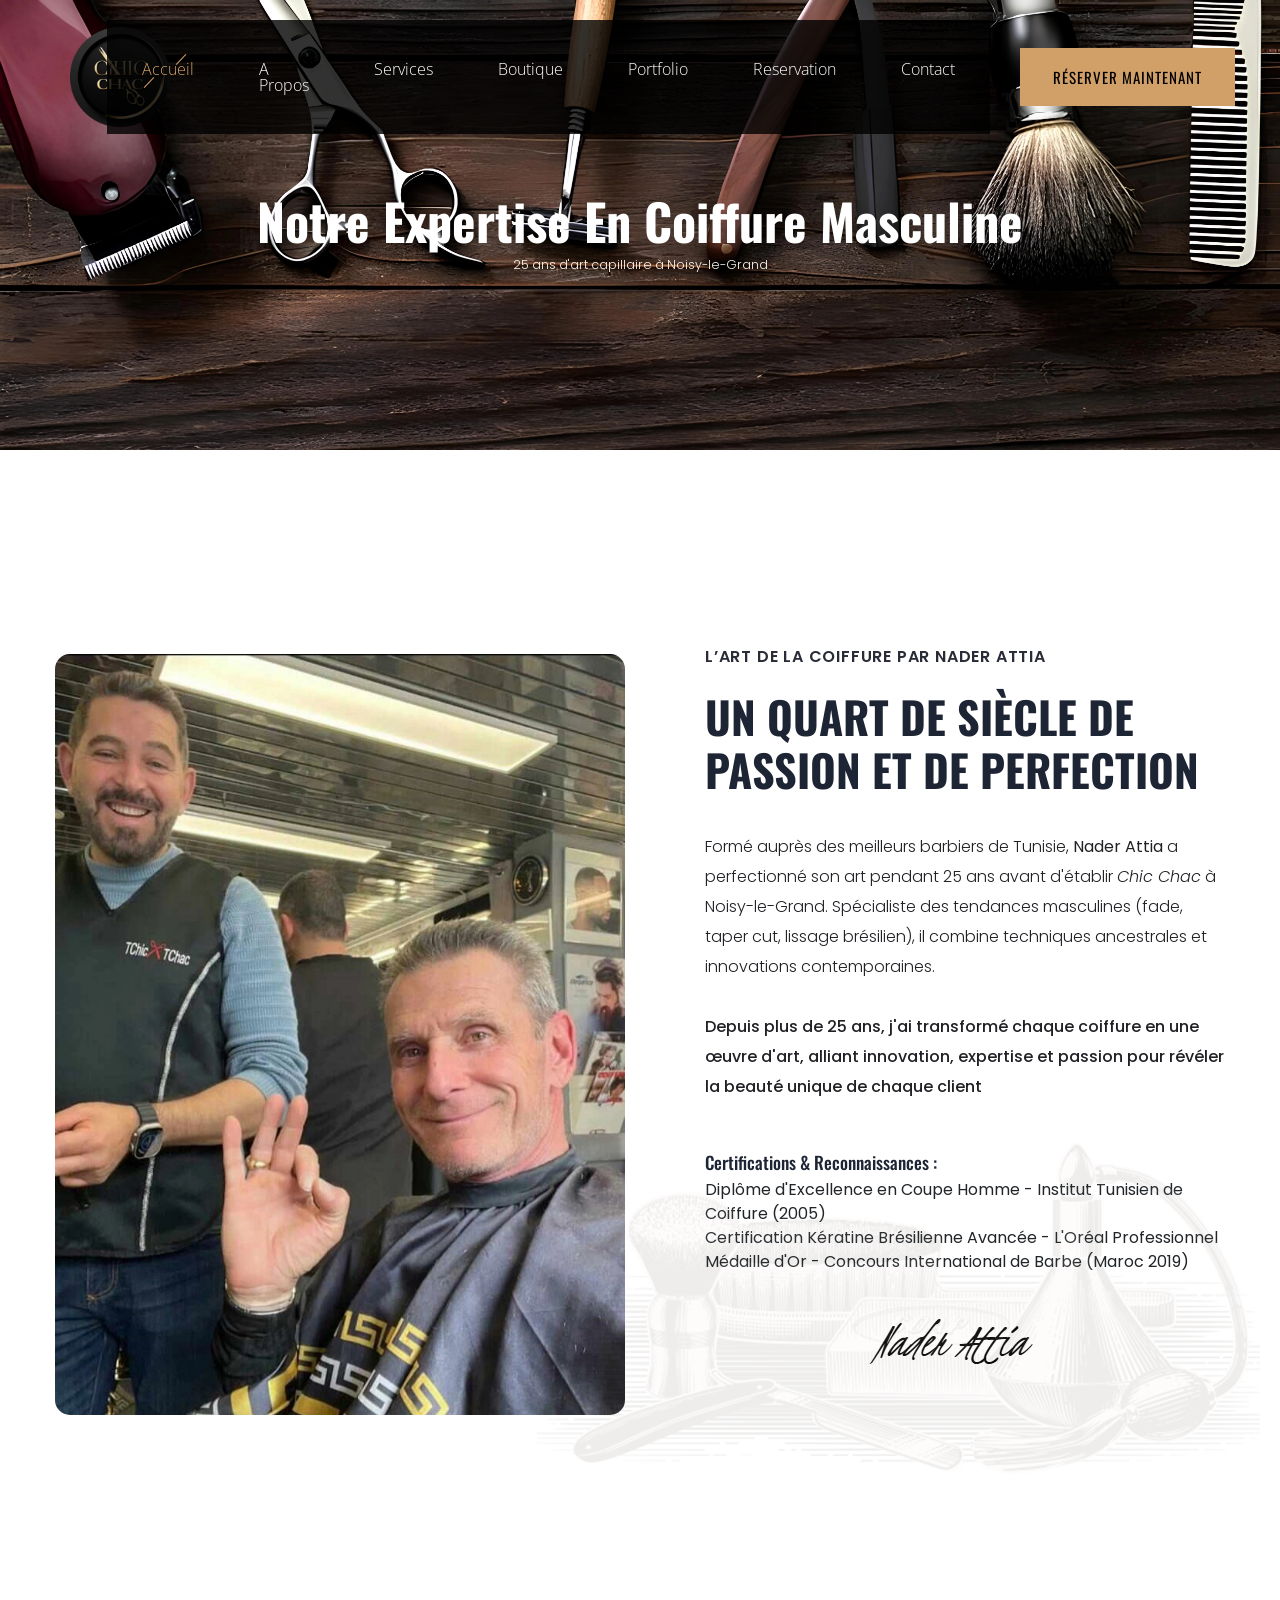
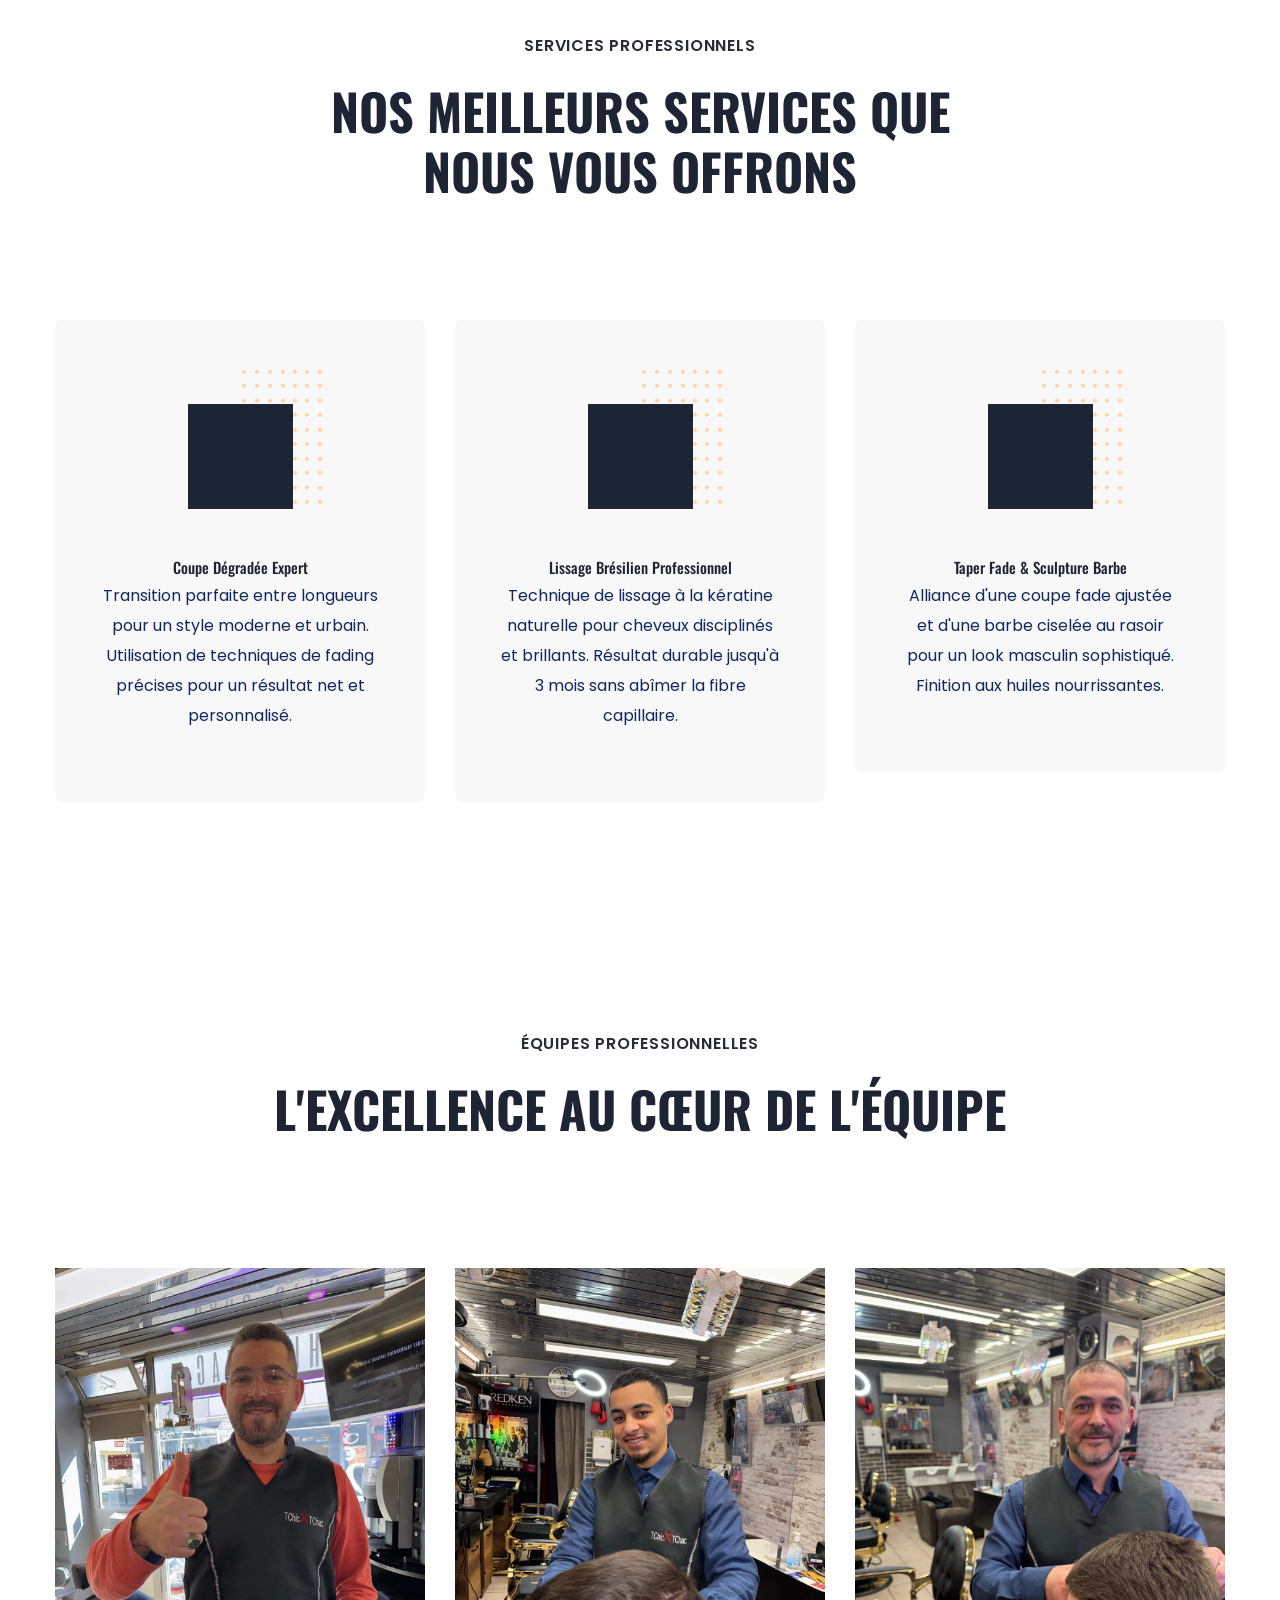
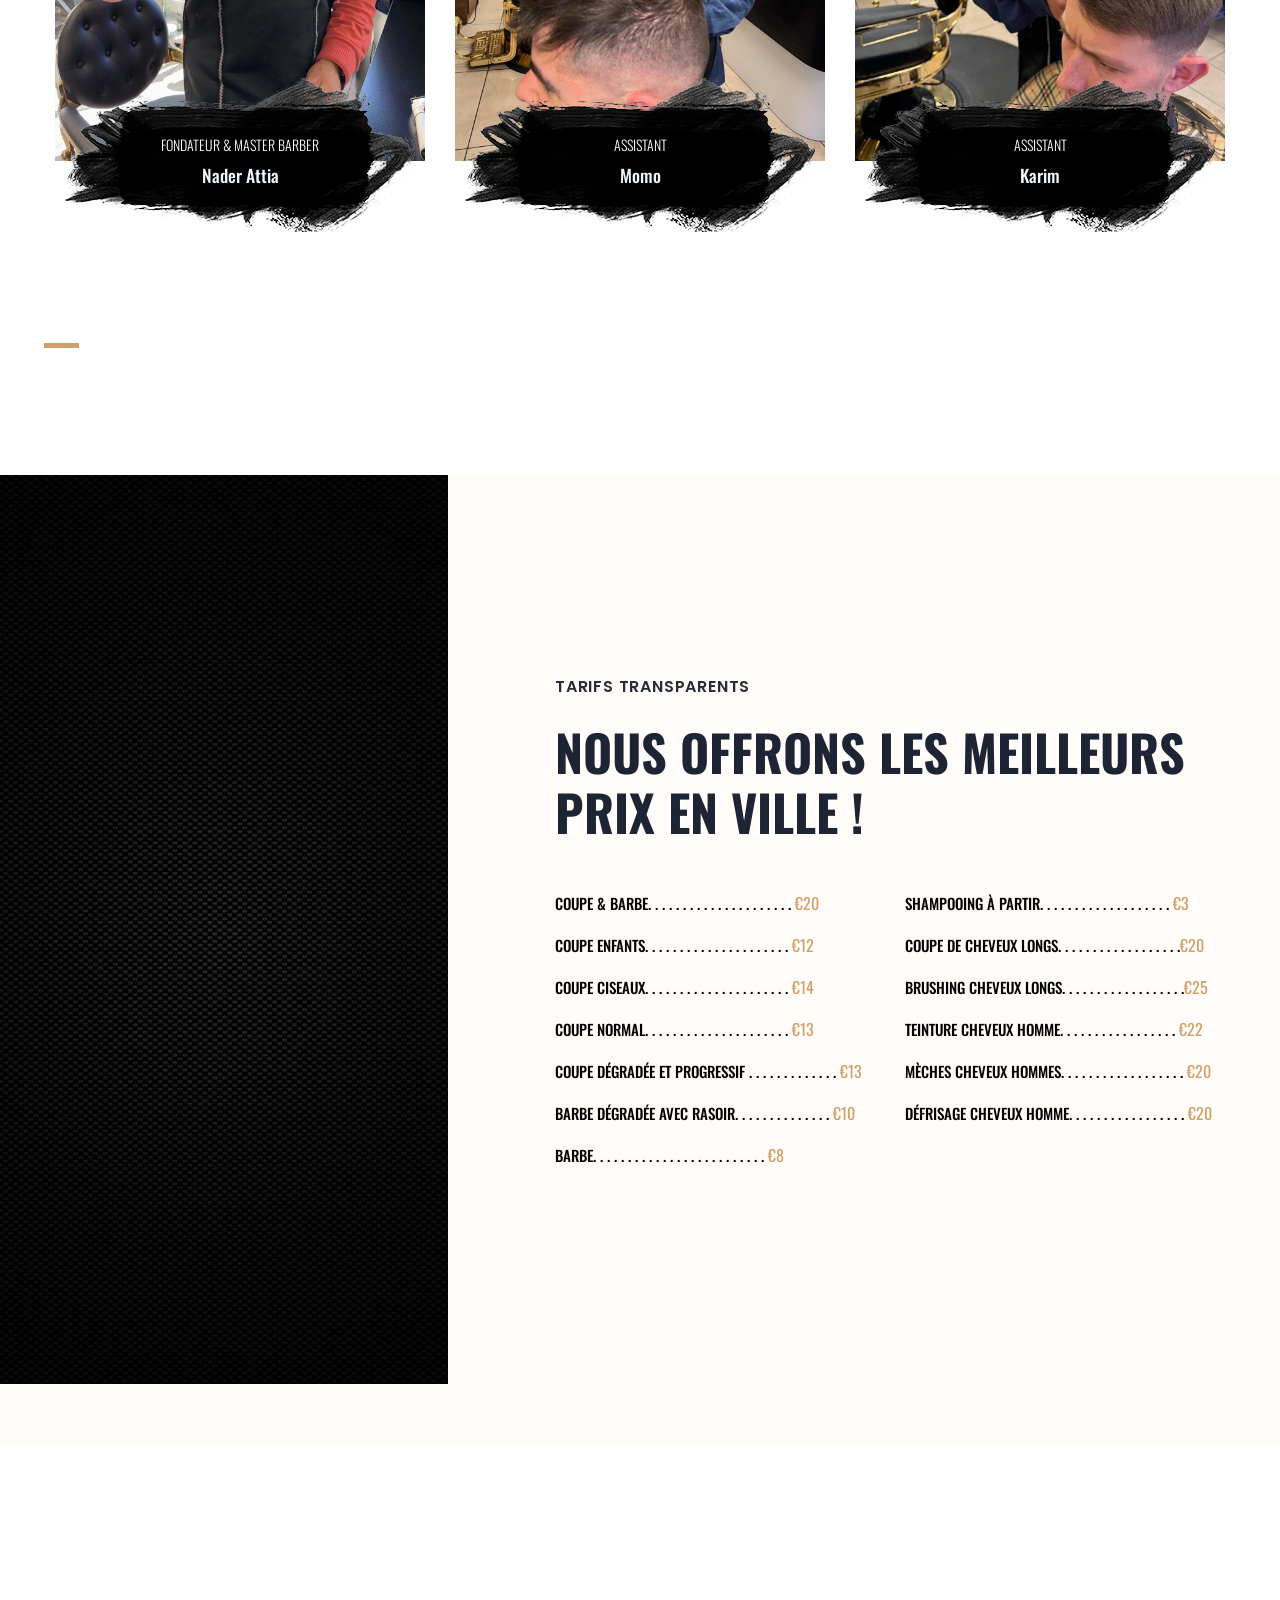
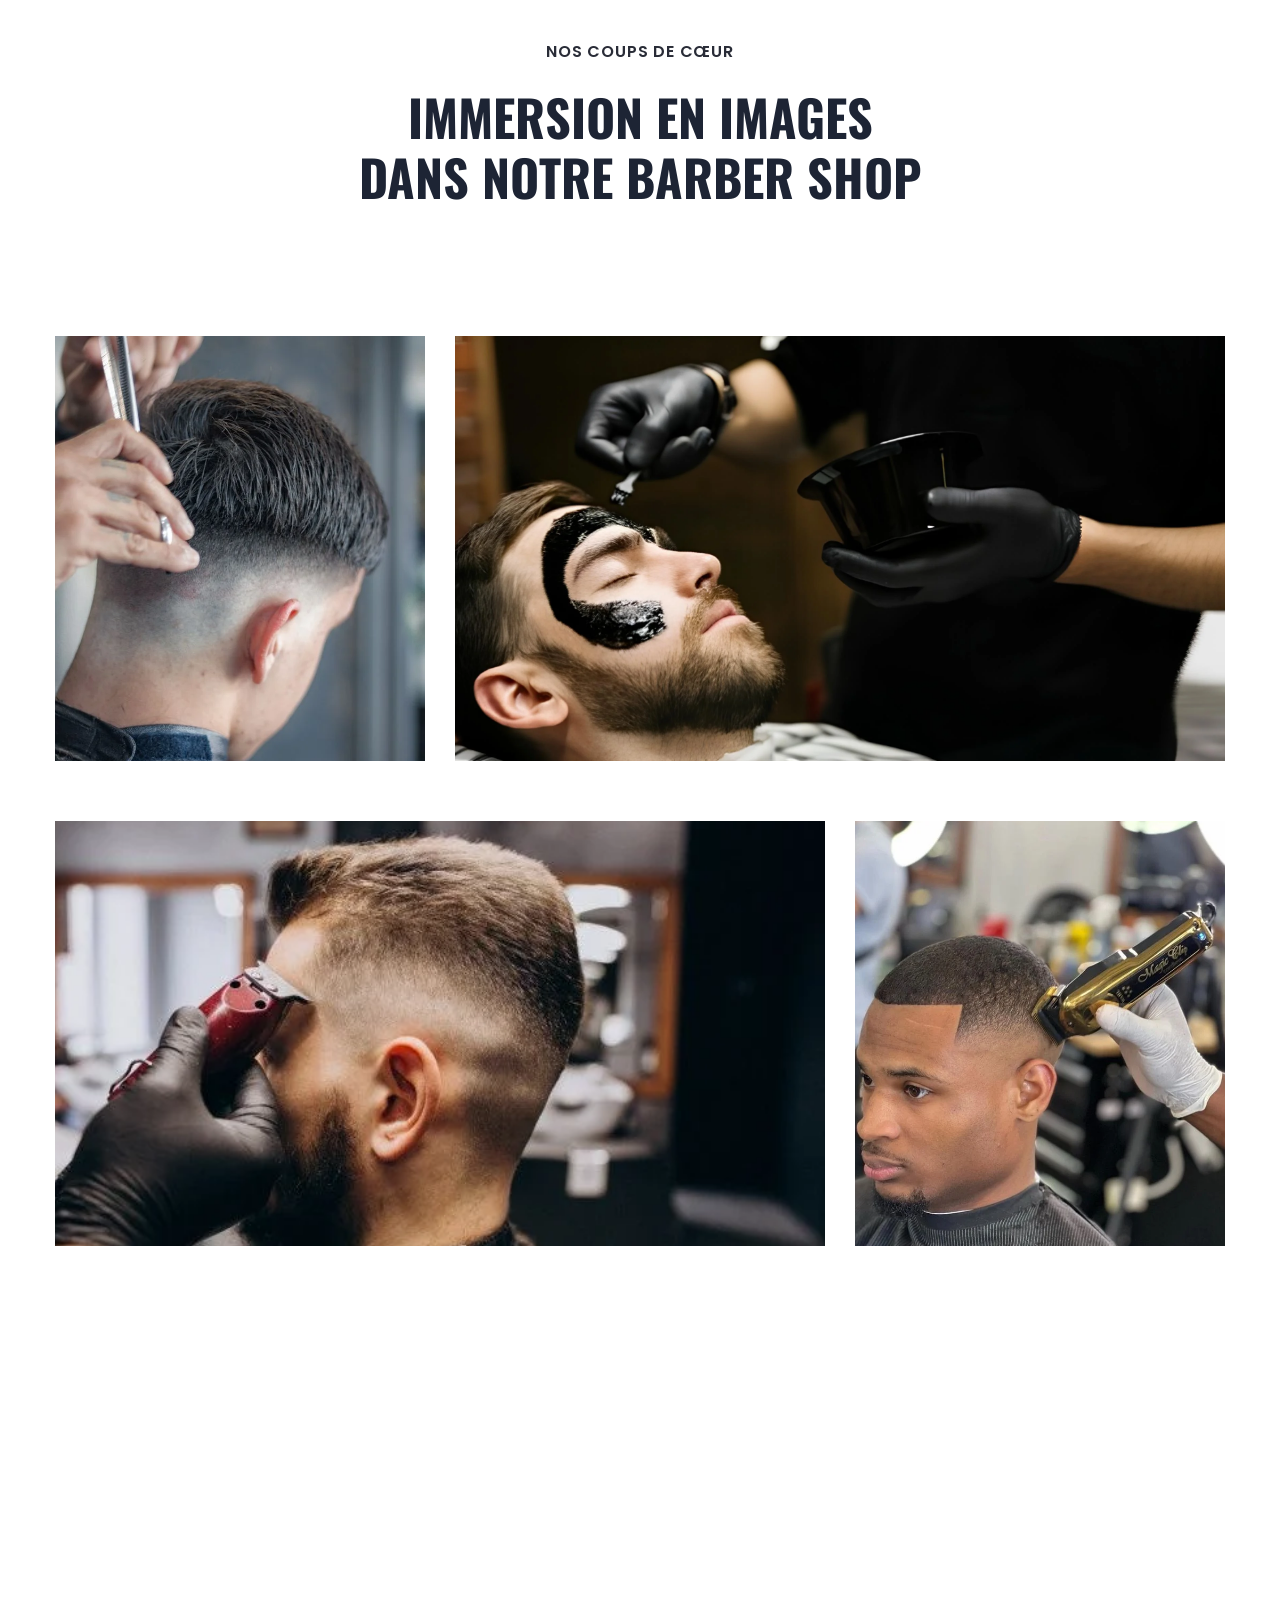
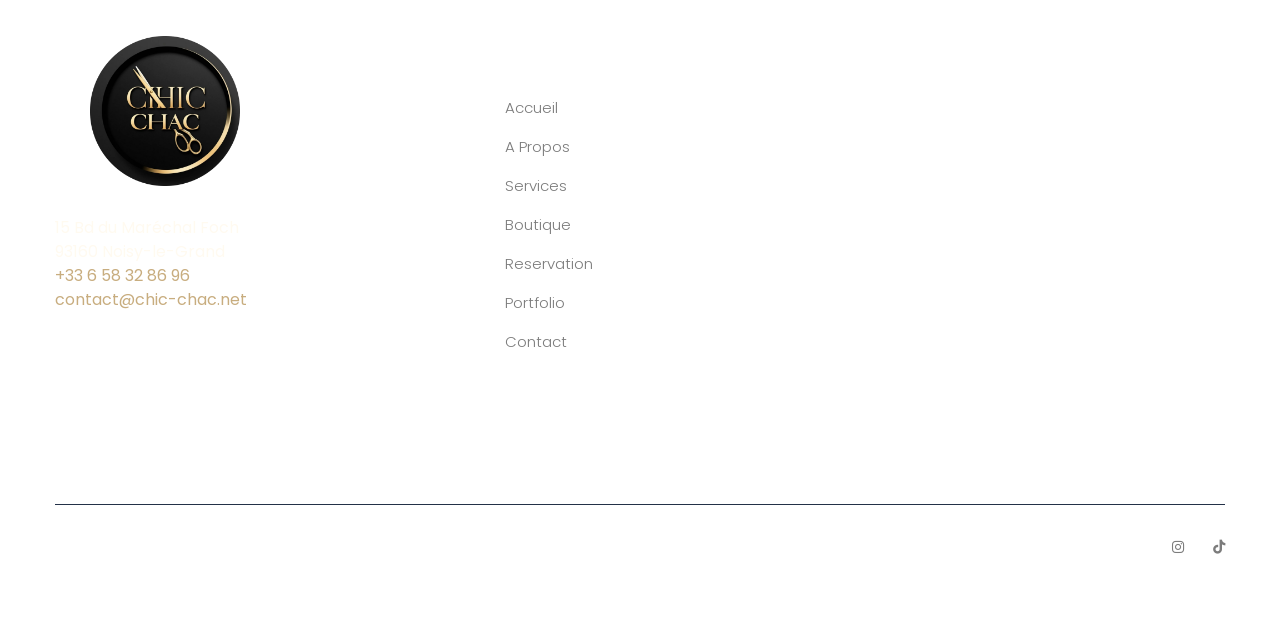
==== commit 62240865: "Fix Netlify SEO URL normalization" ====
--- a/about.html
+++ b/about.html
@@ -23,7 +23,7 @@
     <meta name="ICBM" content="48.8478, 2.5526">
     <meta property="og:type" content="website">
     <meta property="og:title" content="Chic Chac - 25 ans d'expertise en coiffure masculine à Noisy-le-Grand">
-    <meta property="og:image" content="https://chic-chac.netlify.applify.app/assets/img/logo/logo-chicchac.webp">
+    <meta property="og:image" content="https://chic-chac.netlify.app/assets/img/logo/logo-chicchac.webp">
     <link rel="shortcut icon" type="image/x-icon" href="assets/img/logo/logo-chicchac.webp">
 
 	<!-- CSS here -->
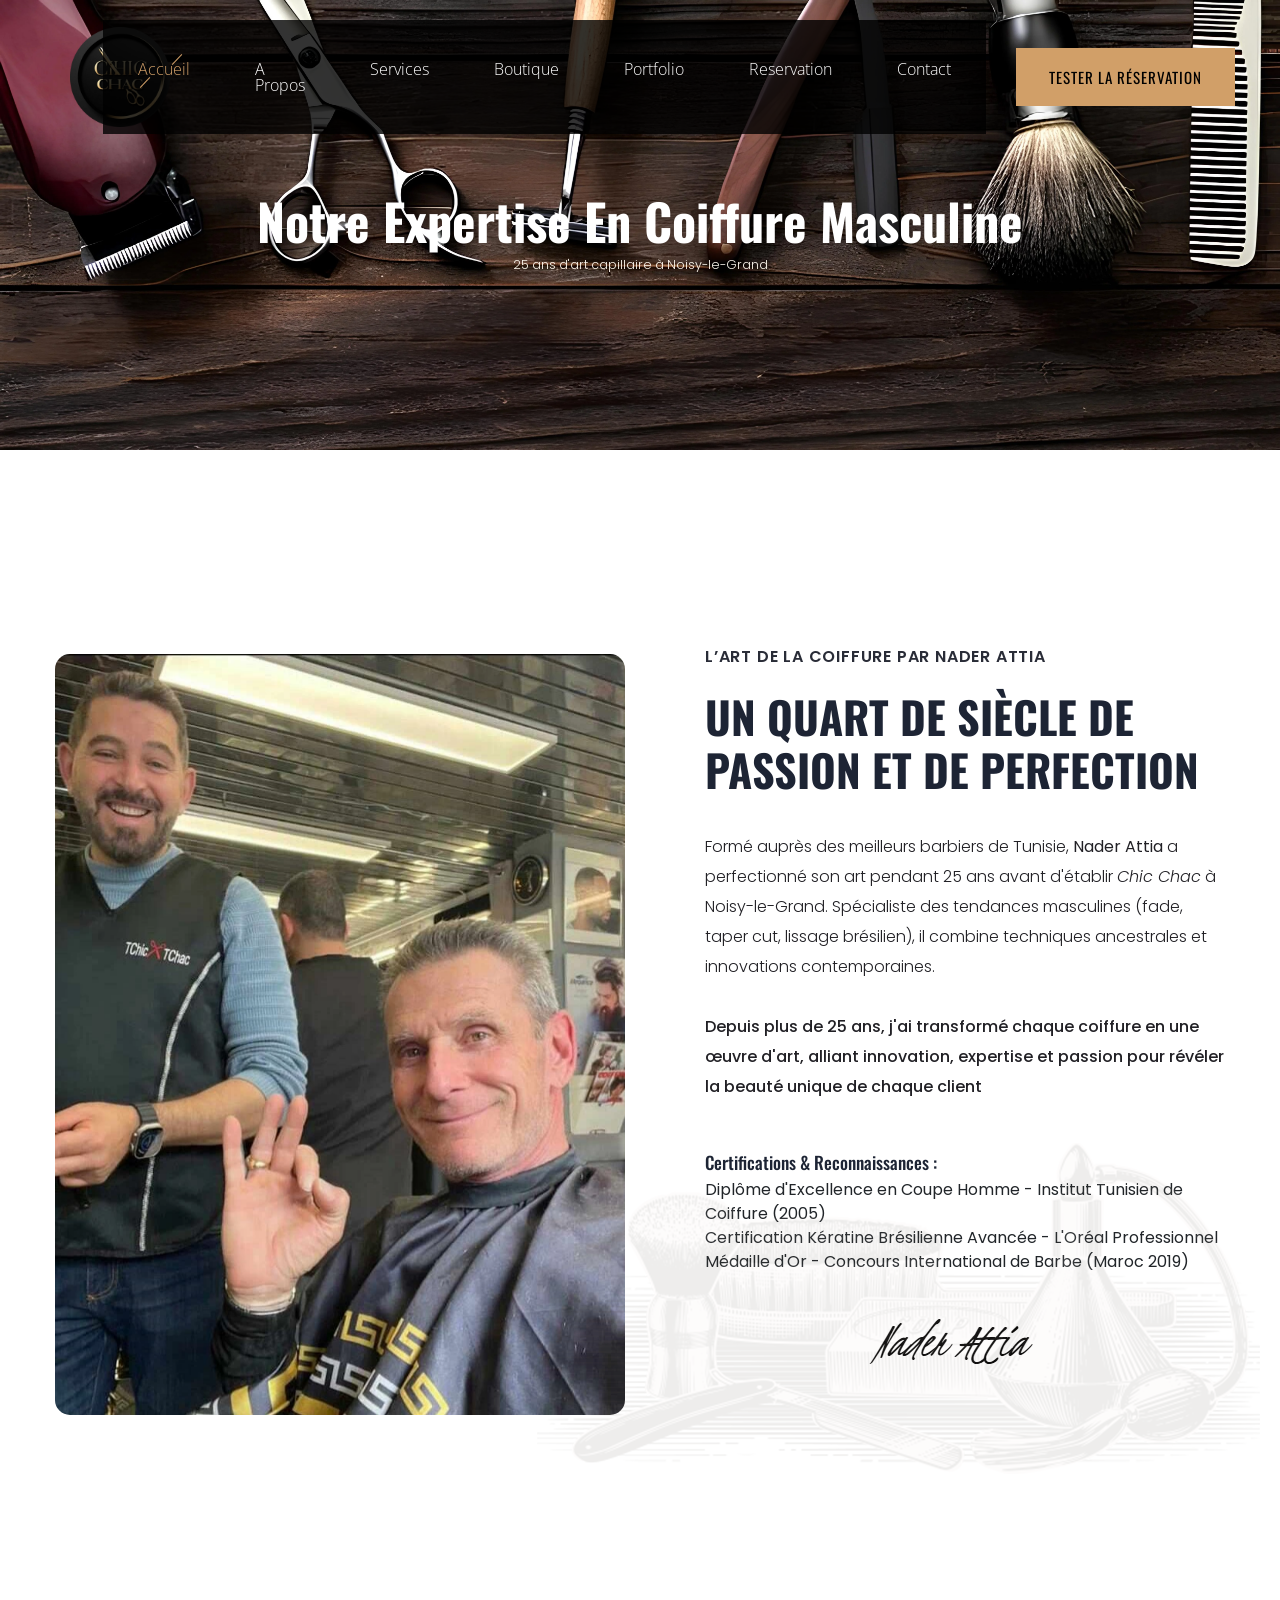
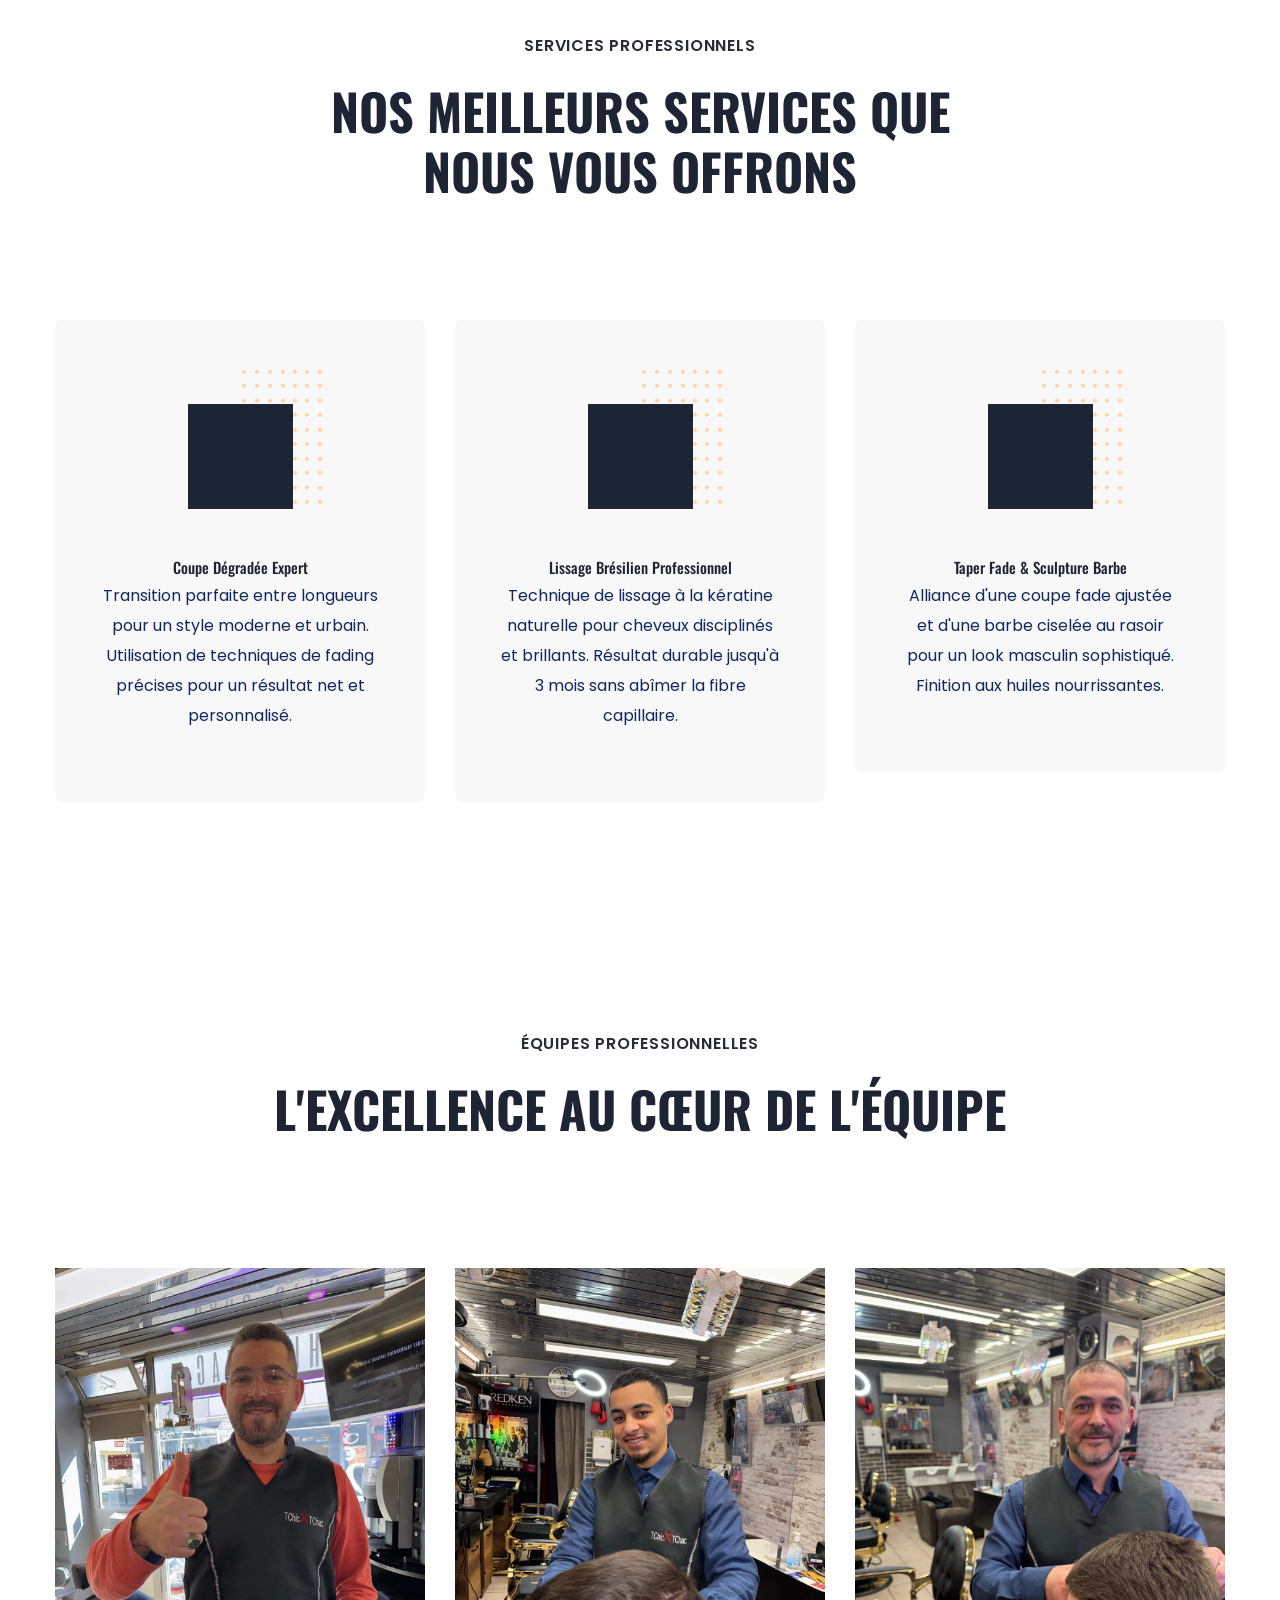
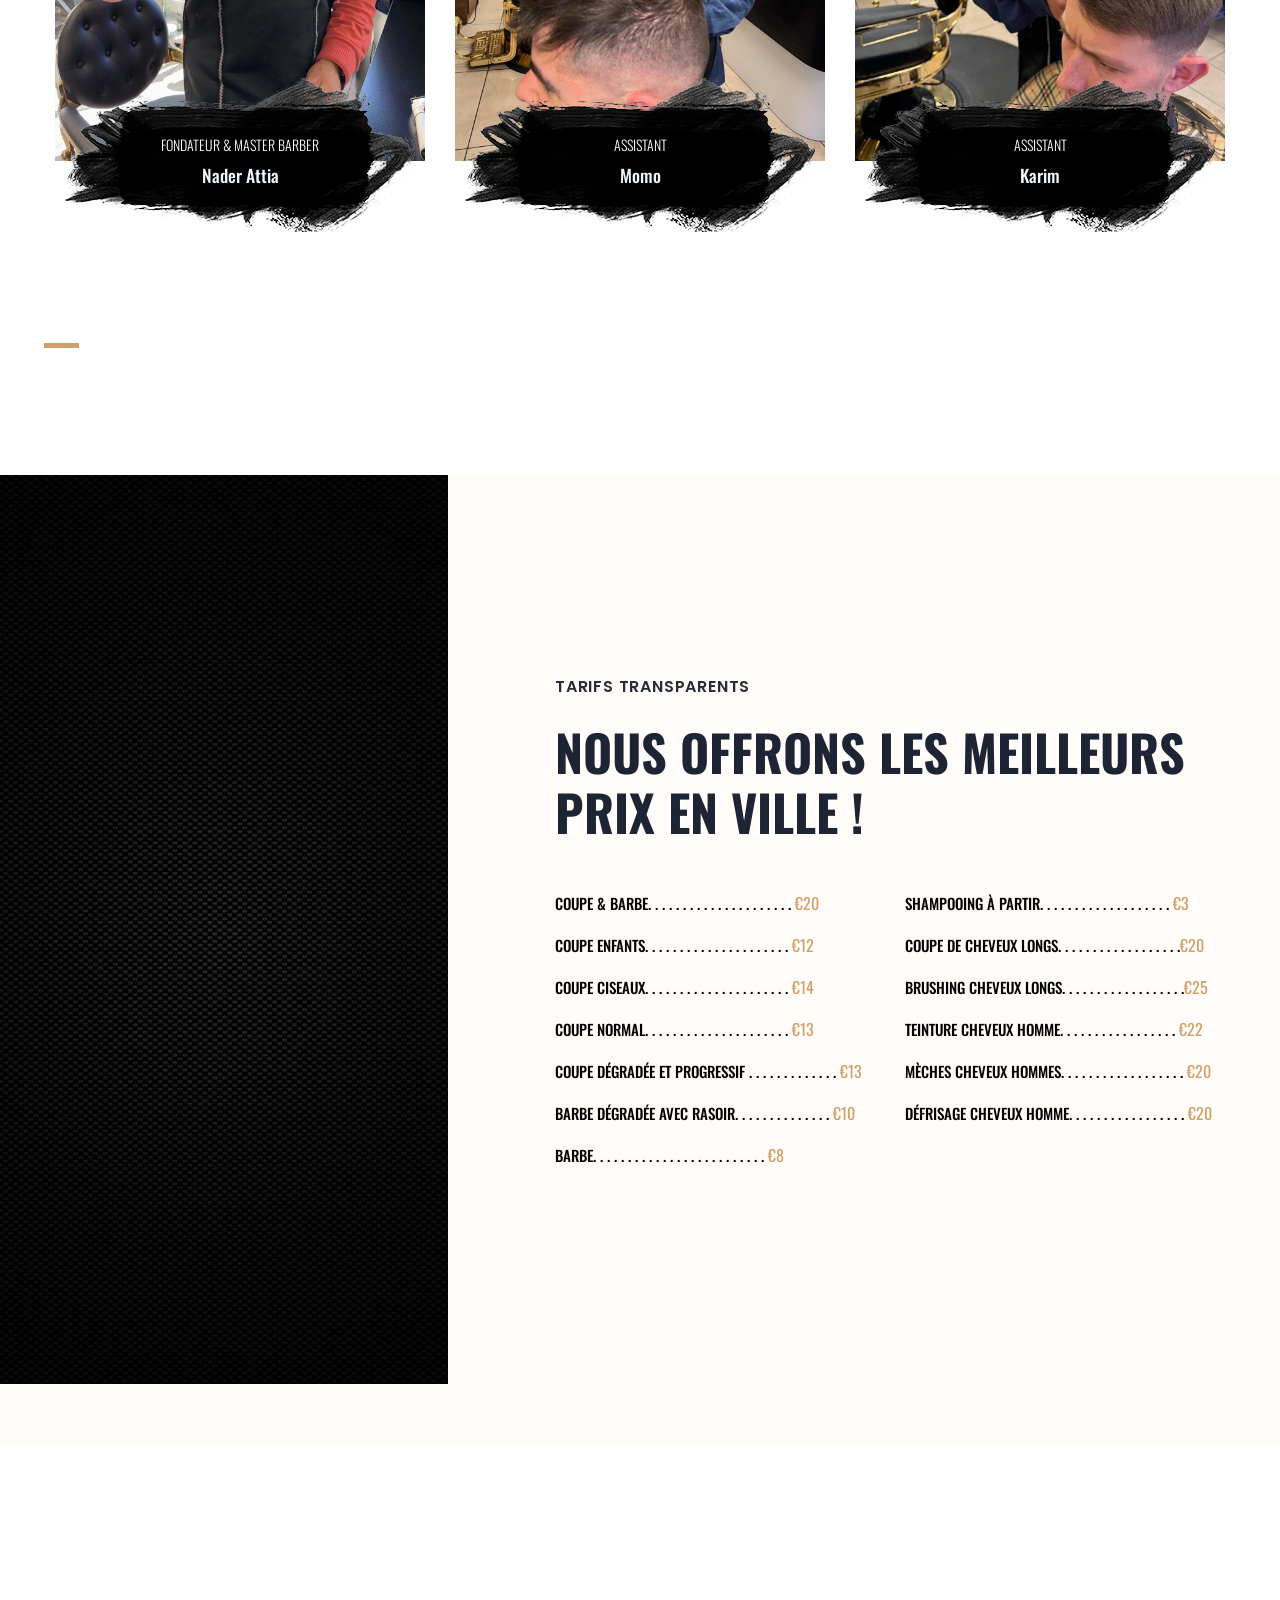
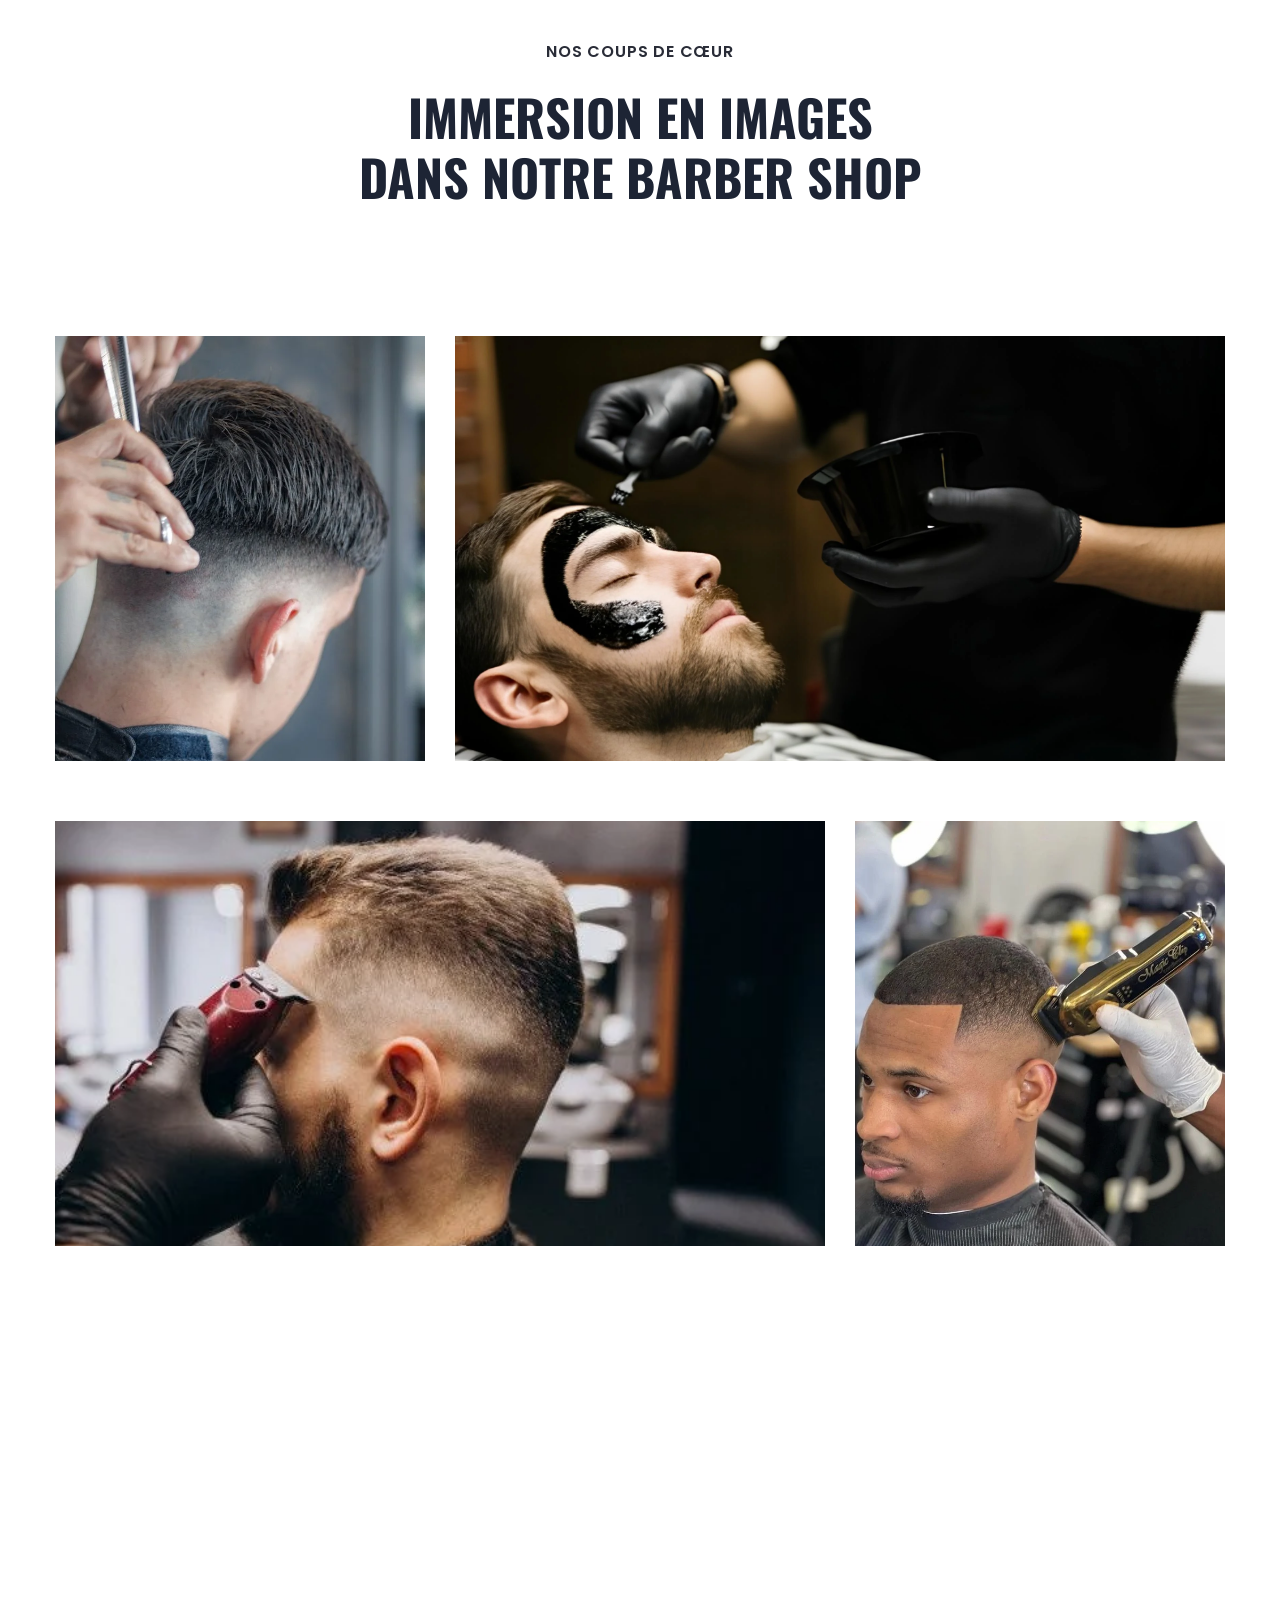
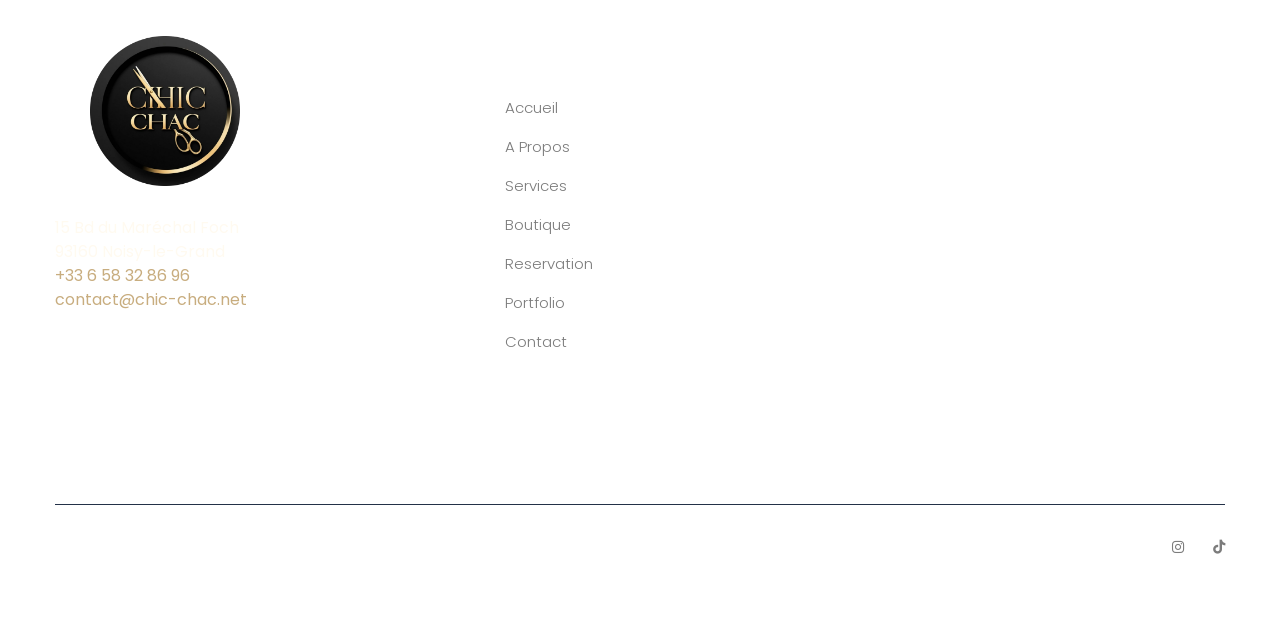
==== commit ce4150bb: "Align public demo content and structured data" ====
--- a/about.html
+++ b/about.html
@@ -88,7 +88,7 @@
                                     </nav>
                                 </div>
                                 <div class="header-right-btn f-right d-none d-lg-block ml-30">
-                                    <a href="reservation.html" class="btn header-btn">Réserver maintenant</a>
+                                    <a href="reservation.html" class="btn header-btn">Tester la réservation</a>
                                 </div>
                             </div>
                         </div>   
@@ -430,10 +430,10 @@
                                 <div class="footer-tittle">
                                     <h4>Confidentialité</h4>
                                     <p class="privacy-text">
-                                        Nous respectons votre vie privée. Aucune donnée personnelle n'est collectée ou utilisée, 
-                                        à l'exception de votre numéro de téléphone qui est exclusivement utilisé pour vous prévenir 
-                                        en cas de modification de votre rendez-vous.
-                                    </p>
+    Cette version publique est une démonstration frontend B2C.
+    Aucune réservation ni donnée produit n'est envoyée à l'ancien backend.
+    Le formulaire de contact prépare uniquement un e-mail dans le client de messagerie de l'utilisateur.
+</p>
                                     <a href="javascript:void(0)" class="footer-link" onclick="openPrivacyModal()">Politique de confidentialité</a>
                                 </div>
                             </div>
